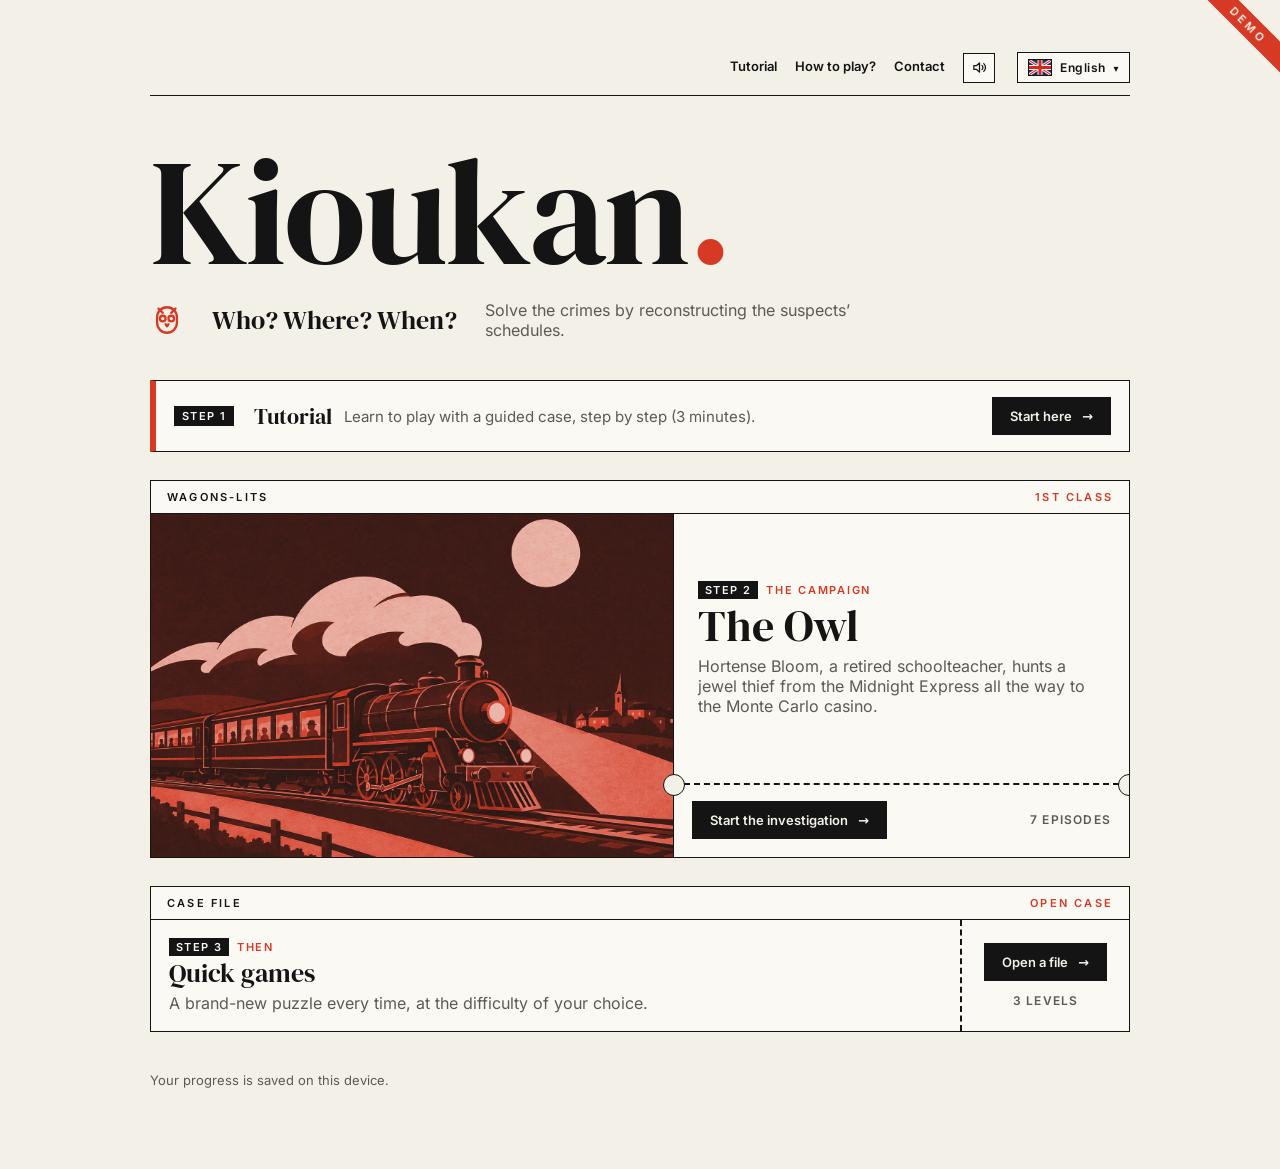
==== index.html @ ba227528 "Menu en trois étapes : tutoriel, campagne du Hibou, puis parties rapides Co-Authored-By: Claude Opus" ====
<!doctype html>
<html lang="fr">
<head>
<meta charset="utf-8">
<meta name="viewport" content="width=device-width,initial-scale=1,viewport-fit=cover">
<title>Kioukan · Qui ? Où ? Quand ?</title>
<link rel="preconnect" href="https://fonts.googleapis.com">
<link rel="preconnect" href="https://fonts.gstatic.com" crossorigin>
<link rel="stylesheet" href="https://fonts.googleapis.com/css2?family=Noto+Sans:wght@400;600;700&family=Playfair+Display:ital,wght@0,700;0,900;1,700;1,900&display=swap">
<style>
.menu{max-width:980px;margin:0 auto;padding:44px 20px 60px;color:var(--ink)}
.mtop{display:flex;justify-content:space-between;align-items:center;font:600 13px var(--sans);border-bottom:1.5px solid var(--ink);padding-bottom:12px}
.mtop .badge{font:600 11px var(--sans);letter-spacing:.14em;text-transform:uppercase;color:var(--accent)}
.mtop nav{display:flex;gap:22px}
.mtop nav a{color:var(--ink);text-decoration:none;border-bottom:1.5px solid transparent;padding-bottom:2px;transition:transform .18s cubic-bezier(.3,1.6,.5,1),color .15s,border-color .15s}
.mtop nav a:hover,.mtop nav a:focus-visible{border-color:var(--accent);color:var(--accent);transform:translateY(-2px)}
.head{margin:50px 0 40px}
.head h1.logo{margin:0 0 8px;font:400 clamp(64px,15vw,150px)/.88 var(--display);letter-spacing:-.02em;display:inline-block;transition:transform .4s cubic-bezier(.3,1.6,.5,1);cursor:default}
.head h1.logo span{display:inline-block}
.head:hover h1.logo{transform:scale(1.04)}
.head h1.logo:hover span{animation:logohop .6s ease-in-out calc(var(--i) * 55ms) 1}
@keyframes logohop{0%,100%{transform:translateY(0) rotate(0)}35%{transform:translateY(-14px) rotate(-6deg)}65%{transform:translateY(2px) rotate(3deg)}}
.sub{display:flex;gap:18px 28px;flex-wrap:wrap;align-items:center;margin-top:14px}
.sub .owl{width:34px;height:34px;color:var(--accent);flex:none;transition:transform .45s cubic-bezier(.3,1.7,.5,1)}
.head:hover .owl{transform:scale(1.5) rotate(-10deg)}
.sub b{font:400 26px/1.1 var(--display)}
.sub p{margin:0;color:var(--ink-2);max-width:44ch}
.tickets{display:grid;gap:28px}
.k-n{display:inline-block;margin-right:8px;padding:2px 7px;background:var(--ink);color:var(--paper);letter-spacing:.12em}
@media(min-width:760px){a.ticket.main{display:grid;grid-template-columns:1.15fr 1fr;grid-template-rows:auto 1fr auto}a.ticket.main .t-top{grid-column:1/-1}a.ticket.main .img{grid-row:2/4;aspect-ratio:auto;min-height:320px;border-right:1.5px solid var(--ink)}a.ticket.main .t-body{display:flex;flex-direction:column;justify-content:center;padding:26px 24px}a.ticket.main h2{font-size:44px}}
a.ticket.quick .img{display:none}a.ticket.quick h2{font-size:26px}
@media(min-width:760px){a.ticket.quick{display:grid;grid-template-columns:1fr auto}a.ticket.quick .t-top{grid-column:1/-1}a.ticket.quick .stub{border-top:0;border-left:2px dashed var(--ink);flex-direction:column;justify-content:center;align-items:stretch;text-align:center;padding:16px 22px}a.ticket.quick .stub::before,a.ticket.quick .stub::after{display:none}}
a.ticket{position:relative;display:flex;flex-direction:column;color:var(--ink);text-decoration:none;background:var(--paper);border:1.5px solid var(--ink);overflow:hidden;transition:transform .25s cubic-bezier(.3,1.5,.5,1),box-shadow .25s}
a.ticket:hover,a.ticket:focus-visible{transform:translate(-3px,-5px) rotate(-.5deg);box-shadow:7px 9px 0 var(--accent)}
a.ticket.quick:hover{transform:translate(-3px,-5px) rotate(.5deg)}
.t-top{display:flex;justify-content:space-between;padding:9px 16px;border-bottom:1.5px solid var(--ink);font:600 11px var(--sans);letter-spacing:.2em;text-transform:uppercase}
.t-top span:last-child{color:var(--accent)}
.img{aspect-ratio:16/10;overflow:hidden;background:var(--panel-2);position:relative}
.img img.p{width:100%;height:100%;object-fit:cover;display:block;transition:transform .6s}
a.ticket:hover .img img.p{transform:scale(1.07)}
.faces{display:flex;gap:12px;padding:18px 16px 0;height:100%;align-items:flex-end;background:var(--panel-2)}
.faces div{flex:1;aspect-ratio:2/3;background-size:cover;background-position:center 18%;transform:rotate(var(--r,0deg));transition:transform .3s}
a.ticket:hover .faces div{transform:translateY(-6px) rotate(var(--r,0deg))}
.t-body{padding:18px 18px 18px;flex:1}
.t-body .k{margin:0;font:600 11px var(--sans);letter-spacing:.16em;text-transform:uppercase;color:var(--accent)}
.t-body h2{margin:4px 0 6px;font:400 32px/1.05 var(--display)}
.t-body p.d{margin:0;color:var(--ink-2)}
.stub{position:relative;display:flex;justify-content:space-between;align-items:center;gap:12px;padding:16px 18px 18px;border-top:2px dashed var(--ink)}
.stub::before,.stub::after{content:"";position:absolute;top:-11px;width:20px;height:20px;border-radius:50%;background:var(--bg);border:1.5px solid var(--ink)}
.stub::before{left:-11px}.stub::after{right:-11px}
.go{display:inline-flex;gap:10px;align-items:center;background:var(--btn);color:var(--btn-ink);padding:11px 18px;font:600 13px var(--sans);transition:background .2s,gap .2s}
.go::after{content:"→"}
a.ticket:hover .go{background:var(--accent);color:var(--accent-ink);gap:16px}
.no{font:600 12px var(--sans);letter-spacing:.1em;text-transform:uppercase;color:var(--ink-2);white-space:nowrap}
.no.prog{color:var(--accent)}
.mtuto{display:flex;gap:12px;align-items:center;flex-wrap:wrap;padding:16px 18px;border:1.5px solid var(--ink);border-left:6px solid var(--accent);background:var(--paper);color:var(--ink);text-decoration:none;font-size:15px;transition:transform .25s,box-shadow .25s}.mtuto:hover{transform:translate(-3px,-4px);box-shadow:6px 7px 0 var(--accent)}.mtuto .k-n{font:600 11px var(--sans);text-transform:uppercase;padding:3px 8px}.mtuto b{font-family:var(--display);font-size:22px;font-weight:400}.mtuto .go{flex:none}.mtuto .d{flex:1 1 240px;color:var(--ink-2)}.mtuto.done{border-left-color:var(--ink-2)}.mtuto.done .go{background:transparent;color:var(--ink);border:1.5px solid var(--ink)}
.mfoot{margin-top:40px;color:var(--ink-2);font-size:13px}
@media(prefers-reduced-motion:reduce){.head h1.logo,.owl,a.ticket,.img img.p,.faces div{transition:none!important;animation:none!important}.head:hover .owl,.head:hover h1.logo,a.ticket:hover{transform:none}}
</style>
<div class="menu">
<div class="mtop"><span></span><nav><a href="tutoriel.html" data-i18n id="tuto-open">Tutoriel</a><a href="histoire.html#rules" data-i18n id="howto-open">Comment jouer ?</a><a href="mailto:maisonparadoxe@gmail.com?subject=Kioukan%20-%20contact" data-i18n>Contact</a><button type="button" class="sndbtn" data-sound-toggle></button><div class="langdd" data-lang-menu></div></nav></div>
<header class="head"><h1 class="logo">Kioukan</h1>
<div class="sub"><span class="owl" aria-hidden="true"><svg viewBox="0 0 24 24" fill="none" stroke="currentColor" stroke-width="1.6" stroke-linecap="round" stroke-linejoin="round"><path d="M6 4 9 7M18 4l-3 3"/><path d="M5 10a7 7 0 0 1 14 0v4a7 7 0 0 1-14 0z"/><circle cx="9" cy="11" r="2"/><circle cx="15" cy="11" r="2"/><path d="m11 15 1 1.5 1-1.5"/></svg></span><b data-i18n>Qui ? Où ? Quand ?</b><p data-i18n>Résolvez les crimes en reconstituant les emplois du temps des suspects.</p></div></header>

<script>window.KIOUKAN_DEMO_CH=1</script>
<script>/* Langue : détection, T(), noms adaptés, bandeau de changement de langue. Chargé avant tout le reste. */
(function () {
  var stored = '';
  try { stored = localStorage.getItem('kioukan.lang') || ''; } catch (e) { /* stockage indisponible */ }
  var nav = (navigator.language || 'en').toLowerCase();
  var lang = stored === 'fr' || stored === 'en' ? stored : (nav.indexOf('fr') === 0 ? 'fr' : 'en');
  window.KIOUKAN_LANG = lang;
  try { document.documentElement.lang = lang; } catch (e) { /* rien */ }

  /* Noms : identifiant interne (français, sert aux images et aux couleurs) → nom affiché en anglais */
  var NAMES = {
    'Hortense Lafleur': 'Hortense Bloom', 'Comtesse Diane de Carat': 'Countess Diana Carat',
    'Rémi Sansou': 'Remy Skint', 'Aria Vibrato': 'Aria Vibrato', 'Ernest Couchette': 'Ernest Bunkley',
    'Jean Bilet': 'Jack Punch', 'Pr Hector Tumulus': 'Prof. Hector Barrow',
    'Mme Vernet': 'Mrs Vernet', 'Dr Aubry': 'Dr Aubry', 'Lucas': 'Lucas', 'Colonel Marchal': 'Colonel Marchal', 'Inès': 'Inès',
    'Mme Delaunay': 'Mrs Delaunay', 'Dr Moreau': 'Dr Moreau', 'Baron Voss': 'Baron Voss', 'Roux': 'Roux', 'Mlle Ferrand': 'Miss Ferrand',
    'Mme Lefèvre': 'Mrs Lefèvre', 'M. Costa': 'Mr Costa', 'Dr Bellamy': 'Dr Bellamy', 'Mme Okafor': 'Mrs Okafor', 'Chef Duval': 'Chef Duval'
  };
  window.KIOUKAN_SHORT_EN = { 'Hortense Lafleur': 'Hortense', 'Comtesse Diane de Carat': 'Countess', 'Rémi Sansou': 'Remy', 'Aria Vibrato': 'Aria', 'Ernest Couchette': 'Ernest', 'Jean Bilet': 'Punch', 'Pr Hector Tumulus': 'Barrow' };
  var REV = {}, k;
  for (k in NAMES) REV[NAMES[k]] = k;
  window.KIOUKAN_NAMES = NAMES;
  /* nom affiché pour un identifiant */
  window.tn = function (n) { return lang === 'en' ? (NAMES[n] || n) : n; };
  /* identifiant français pour un nom affiché (ou déjà un identifiant) */
  window.frName = function (n) { return REV[n] || n; };

  /* Textes d'interface : la clé est le texte français ; sans traduction on garde le français */
  window.KIOUKAN_EN = window.KIOUKAN_EN || {};
  window.T = function (fr, vars) {
    var s = lang === 'en' && window.KIOUKAN_EN[fr] != null ? window.KIOUKAN_EN[fr] : fr;
    if (vars) for (var key in vars) s = s.split('{' + key + '}').join(vars[key]);
    return s;
  };

  /* Changement de langue : bandeau qui descend avec le drapeau, puis la page se recharge ; il remonte à l'arrivée */
  var FLAGS = {
    fr: '<svg viewBox="0 0 3 2" preserveAspectRatio="none"><rect width="1" height="2" fill="#0a3a9c"/><rect x="1" width="1" height="2" fill="#f4f1ea"/><rect x="2" width="1" height="2" fill="#d6281f"/></svg>',
    en: '<svg viewBox="0 0 60 40" preserveAspectRatio="xMidYMid slice"><rect width="60" height="40" fill="#1c2f6e"/><path d="M0 0L60 40M60 0L0 40" stroke="#f4f1ea" stroke-width="8"/><path d="M0 0L60 40M60 0L0 40" stroke="#d6281f" stroke-width="3"/><path d="M30 0V40M0 20H60" stroke="#f4f1ea" stroke-width="13"/><path d="M30 0V40M0 20H60" stroke="#d6281f" stroke-width="8"/></svg>'
  };
  window.setLang = function (l) {
    if (l === lang) return;
    try { localStorage.setItem('kioukan.lang', l); } catch (e) { /* rien */ }
    var on = window.KSFX && window.KSFX.isOn();
    if (on) window.KSFX.play('pick');
    setTimeout(function () { location.reload(); }, on ? 280 : 10);
  };
  document.addEventListener('DOMContentLoaded', function () {
    var tx = document.querySelectorAll('[data-i18n]');
    for (var j = 0; j < tx.length; j++) { var el0 = tx[j]; if (!el0.getAttribute('data-fr')) el0.setAttribute('data-fr', el0.textContent); el0.textContent = window.T(el0.getAttribute('data-fr')); }
    var ar = document.querySelectorAll('[data-i18n-aria]');
    for (var q = 0; q < ar.length; q++) ar[q].setAttribute('aria-label', window.T(ar[q].getAttribute('data-i18n-aria')));
    var menus = document.querySelectorAll('[data-lang-menu]');
    var LANGS = [['fr', 'Français'], ['en', 'English']];
    for (var i = 0; i < menus.length; i++) {
      (function (host) {
        var cur = LANGS.filter(function (x) { return x[0] === lang; })[0];
        host.innerHTML = '<button type="button" class="ld-btn" aria-haspopup="listbox" aria-expanded="false" aria-label="' + (lang === 'fr' ? 'Langue' : 'Language') + '"><i class="lf">' + FLAGS[lang] + '</i><span>' + cur[1] + '</span><em aria-hidden="true">▾</em></button>' +
          '<ul class="ld-list" role="listbox" hidden>' + LANGS.map(function (x) {
            return '<li role="option" tabindex="-1" data-l="' + x[0] + '" aria-selected="' + (x[0] === lang) + '"><i class="lf">' + FLAGS[x[0]] + '</i>' + x[1] + '</li>';
          }).join('') + '</ul>';
        var btn = host.querySelector('.ld-btn'), list = host.querySelector('.ld-list');
        function open(o) { list.hidden = !o; btn.setAttribute('aria-expanded', o ? 'true' : 'false'); host.classList.toggle('open', o); if (o) { var sel = list.querySelector('[aria-selected="true"]'); if (sel) sel.focus(); } }
        btn.addEventListener('click', function (ev) { ev.stopPropagation(); open(list.hidden); });
        list.addEventListener('click', function (ev) { var li = ev.target.closest('li'); if (!li) return; open(false); window.setLang(li.getAttribute('data-l')); });
        list.addEventListener('keydown', function (ev) {
          var items = [].slice.call(list.children), k = items.indexOf(document.activeElement);
          if (ev.key === 'ArrowDown') { ev.preventDefault(); items[(k + 1) % items.length].focus(); }
          else if (ev.key === 'ArrowUp') { ev.preventDefault(); items[(k + items.length - 1) % items.length].focus(); }
          else if (ev.key === 'Enter' || ev.key === ' ') { ev.preventDefault(); if (document.activeElement.click) document.activeElement.click(); }
          else if (ev.key === 'Escape' || ev.key === 'Tab') { open(false); btn.focus(); }
        });
        document.addEventListener('click', function () { if (!list.hidden) open(false); });
      })(menus[i]);
    }
  });
})();
</script>
<script>window.KIOUKAN_EN = window.KIOUKAN_EN || {};
Object.assign(window.KIOUKAN_EN, {"Les Larmes de Lune": "Moon Tears", "Le collier de la comtesse a disparu.": "The countess’s necklace has vanished.", "Bijou, son caniche, a aboyé à {h} : c’est l’heure du vol, et le voleur était seul avec lui {lieu}. Reconstitue les déplacements des trois passagers.": "Jewel, her poodle, barked at {h}: that is the time of the theft, and the thief was alone with the dog {lieu}. Reconstruct the movements of the three passengers.", "le voleur": "the thief", "vol": "theft", "Paris – Nice, par le chemin des écoliers : sept nuits à bord de l’Express de minuit.": "Paris to Nice, the scenic route: seven nights aboard the Midnight Express.", "Première nuit. Le train file vers le sud.": "First night. The train races south.", "Non… Non, non, non !": "No… No, no, no!", "CLAC": "SLAM", "Mon collier ! Les Larmes de Lune ! Volé pendant que je dînais !": "My necklace! The Moon Tears! Stolen while I was at dinner!", "Respirez, comtesse. Prochain arrêt : Lyon, à minuit. Votre voleur est encore à bord.": "Breathe, Countess. Next stop: Lyon, at midnight. Your thief is still on board.", "Hortense Lafleur. Institutrice à la retraite… et détective à ses heures.": "Hortense Bloom. Retired schoolteacher… and part-time detective.", "Votre caniche a aboyé à {h} précises.": "Your poodle barked at {h} sharp.", "C’est l’heure du vol. Le voleur était seul avec le chien {lieu}.": "That is the time of the theft. The thief was alone with the dog {lieu}.", "Trois passagers n’ont pas d’alibi. Reconstitue leurs allées et venues.": "Three passengers have no alibi. Reconstruct their comings and goings.", "Bon, bon… Je voulais juste l’emprunter pour le casino de Monte-Carlo. Je l’aurais rendu avant le petit-déjeuner !": "Well, well… I only wanted to borrow it for the Monte Carlo casino. I’d have returned it before breakfast!", "Le casino attendra, jeune homme. Rendez ce collier à votre tante.": "The casino can wait, young man. Give that necklace back to your aunt.", "La nuit suivante, un cri d’horreur retentit à bord. Celui du professeur Tumulus…": "The next night, a scream of horror rings out on board. Professor Barrow’s…", "AAAAH !": "AAAAH!", "Le papyrus à la soupe": "The Papyrus in the Soup", "Le papyrus du professeur a fini dans la soupe.": "The professor’s papyrus ended up in the soup.", "La soupière a été renversée à {h}, {lieu}, par la seule personne présente. Qui a noyé Ramsès Deux-Fois ?": "The soup tureen was knocked over at {h}, {lieu}, by the only person there. Who drowned Ramses the Second Helping?", "le coupable": "the culprit", "méfait": "mischief", "Mon papyrus de Ramsès Deux-Fois ! Trempé dans la soupe à l’oignon ! Trois mille ans d’histoire, et ça sent la ciboulette !": "My papyrus of Ramses the Second Helping! Soaked in onion soup! Three thousand years of history, and it smells of chives!", "La soupière a été renversée à {h}, {lieu}. Une seule personne s’y trouvait.": "The tureen was knocked over at {h}, {lieu}. Only one person was there.", "Ce soir, le professeur Tumulus n’a pas quitté la voiture-bar. Restent trois suspects.": "Tonight, Professor Barrow never left the bar car. That leaves three suspects.", "Je voulais seulement le faire sécher… sur la soupière. Elle était chaude, c’était pratique !": "I only wanted to dry it… on the tureen. It was hot, it was handy!", "Un papyrus n’est pas une serviette, Ernest. Même en wagon-restaurant.": "A papyrus is not a napkin, Ernest. Even in a dining car.", "Troisième nuit. Le contrôleur cherche désespérément quelque chose…": "Third night. The inspector is desperately looking for something…", "La poinçonneuse": "The Ticket Punch", "La poinçonneuse du contrôleur a disparu.": "The inspector’s ticket punch has disappeared.", "Elle a été dérobée à {h}, {lieu}. Jean Bilet était au fourgon, il est hors de cause. Lequel des trois autres passagers ?": "It was stolen at {h}, {lieu}. Jack Punch was in the luggage van, so he is in the clear. Which of the other three passengers did it?", "Ma poinçonneuse ! Sans elle, je ne peux plus poinçonner ! Un contrôleur qui ne poinçonne pas, c’est un passager !": "My ticket punch! Without it, I can’t punch! An inspector who doesn’t punch is just a passenger!", "On l’a prise {lieu}, à {h}. Le voleur y était seul.": "It was taken {lieu}, at {h}. The thief was alone there.", "Cette fois, la nuit sera plus longue : six créneaux à reconstituer.": "This time the night will be longer: six time slots to reconstruct.", "Je voulais faire des confettis pour ma première à l’Opéra. Les confettis poinçonnés, c’est très chic.": "I wanted to make confetti for my opening night at the Opera. Punched confetti is very chic.", "Chic, peut-être. Légal, certainement pas.": "Chic, perhaps. Legal, certainly not.", "Quatrième nuit. C’est Bijou, le caniche, qui disparaît.": "Fourth night. This time it’s Jewel the poodle who vanishes.", "OUAF !": "WOOF!", "Un caniche sans billet": "A Poodle Without a Ticket", "Bijou le caniche a été enlevé.": "Jewel the poodle has been kidnapped.", "Le chien a été emmené à {h}, {lieu}, par une personne seule avec lui. Retrouve-la.": "The dog was taken at {h}, {lieu}, by someone alone with it. Find them.", "enlèvement": "kidnapping", "Bijou ! Mon Bijou ! Quelqu’un a enlevé mon caniche !": "Jewel! My Jewel! Someone has kidnapped my poodle!", "On l’a entendu gémir {lieu} à {h}. Son ravisseur était seul avec lui.": "Whimpering was heard {lieu} at {h}. The kidnapper was alone with the dog.", "Le professeur Tumulus dormait sous ses papyrus et le neveu ronflait. Restent trois suspects.": "Professor Barrow was asleep under his papyri and the nephew was snoring. That leaves three suspects.", "Le règlement est clair : pas de billet, pas de voyage. Même pour un caniche.": "The rules are clear: no ticket, no travel. Even for a poodle.", "Le caniche voyage avec sa maîtresse, monsieur Bilet. Il a même un collier, lui.": "The poodle travels with its mistress, Mr Punch. It even has a collar, which is more than I can say for you.", "Cinquième nuit. La diva Aria Vibrato ne peut plus chanter une note…": "Fifth night. The diva Aria Vibrato can’t sing a single note…", "Fausse note": "A Sour Note", "Les pastilles de la diva ont été piégées.": "The diva’s throat lozenges have been tampered with.", "Quelqu’un a glissé des bonbons au piment dans la boîte d’Aria Vibrato à {h}, {lieu}. Lequel des quatre ?": "Someone slipped chilli sweets into Aria Vibrato’s tin at {h}, {lieu}. Which of the four?", "Mes pastilles pour la voix ! Remplacées par des bonbons au piment ! Ma voix… elle est partie en fumée !": "My voice lozenges! Swapped for chilli sweets! My voice… it went up in smoke!", "Quatre suspects, cette fois. L’échange a eu lieu {lieu}, à {h}.": "Four suspects this time. The swap took place {lieu}, at {h}.", "La comtesse, elle, ne quittait pas Bijou d’une semelle.": "The countess, meanwhile, never let Jewel out of her sight.", "Elle faisait ses vocalises toute la nuit ! Même mes momies ne pouvaient plus dormir.": "She did her vocal warm-ups all night long! Even my mummies couldn’t sleep.", "Il existe des bouchons d’oreilles, professeur. Ils sont moins épicés.": "Earplugs exist, Professor. They are less spicy.", "Sixième nuit. Le train freine brutalement en pleine campagne.": "Sixth night. The train brakes sharply in the middle of the countryside.", "SKRIIII !": "SKREEEE!", "Signal d’alarme": "Pull the Cord", "Le signal d’alarme a été tiré.": "The emergency cord has been pulled.", "Le train s’est arrêté net à {h}. La poignée se trouve {lieu}, et le coupable y était seul. Qui a fait ça ?": "The train stopped dead at {h}. The handle is {lieu}, and the culprit was alone there. Who did this?", "alarme": "alarm", "Quelqu’un a tiré le signal d’alarme ! Une heure de retard ! Vous savez combien de billets je vais devoir re-poinçonner ?": "Someone pulled the emergency cord! An hour late! Do you know how many tickets I’ll have to re-punch?", "La poignée a été tirée {lieu}, à {h}. Le coupable était seul.": "The handle was pulled {lieu}, at {h}. The culprit was alone.", "Je pensais que c’était la poignée des toilettes ! Et puis… je voulais descendre à Monaco. Le casino, vous comprenez.": "I thought it was the toilet chain! And then… I wanted to get off at Monaco. The casino, you understand.", "Rémi, encore vous. Je commence à connaître votre chronologie par cœur.": "Remy, you again. I’m starting to know your timeline by heart.", "Au matin du septième jour, la comtesse ouvre son écrin. Le collier est là… mais il est faux.": "On the morning of the seventh day, the countess opens her jewel case. The necklace is there… but it’s fake.", "La plume du Hibou": "The Owl’s Feather", "Le vrai collier a été remplacé par une copie.": "The real necklace has been replaced by a copy.", "Une plume de hibou a été trouvée dans l’écrin. L’échange a eu lieu à {h}, {lieu}. Qui travaille pour le Hibou ?": "An owl feather was found in the case. The swap took place at {h}, {lieu}. Who works for the Owl?", "échange": "swap", "C’est du verre ! On a échangé mes Larmes de Lune contre une vulgaire copie ! Et il y a… une plume !": "It’s glass! My Moon Tears have been swapped for a cheap copy! And there’s… a feather!", "Une plume de hibou. La signature d’un cambrioleur célèbre. L’échange a eu lieu {lieu}, à {h}.": "An owl feather. The signature of a famous burglar. The swap took place {lieu}, at {h}.", "Dernier mystère avant Nice. Rémi, puni, n’a pas quitté sa tante de la nuit : il est hors de cause.": "Last mystery before Nice. Remy, grounded, never left his aunt all night: he is in the clear.", "Un monsieur masqué m’a donné un très gros pourboire pour échanger deux colliers. Je croyais que c’était un jeu de société !": "A masked gentleman gave me a very generous tip to swap two necklaces. I thought it was a parlour game!", "Le Hibou. Il a déjà filé avec le vrai collier. Mais un hibou, ça finit toujours par rentrer au nid.": "The Owl. He has already made off with the real necklace. But an owl always comes back to its nest.", "Fin du chapitre 1. Direction Nice, et le Grand Hôtel des Mouettes.": "End of chapter 1. Next stop: Nice, and the Grand Hôtel des Mouettes.", "À 22 h, Rémi a emprunté dix francs à Ernest « jusqu’à demain ». À 23 h, Ernest le cherchait pour récupérer son argent : ils n’étaient pas dans la même voiture.": "At 10 pm, Remy borrowed ten francs from Ernest \"until tomorrow\". At 11 pm, Ernest was looking for him to get his money back: they were not in the same car.", "De 21 h à 21 h 30, Aria a fait ses vocalises sans bouger d’un pouce : une diva ne se déplace pas pendant ses gammes.": "From 9 pm to 9:30 pm, Aria did her vocal exercises without moving an inch: a diva does not move during her scales.", "Ernest a changé trois fois de voiture dans la soirée, plateau à la main : une fois entre 21 h et 21 h 30, une autre entre 22 h et 22 h 30.": "Ernest changed cars three times during the evening, tray in hand: once between 9 pm and 9:30 pm, and once between 10 pm and 10:30 pm.", "Rémi est passé par le fourgon à un moment de la soirée. Pour y cacher ses créanciers, paraît-il.": "Remy passed through the luggage van at some point in the evening. To hide from his creditors, apparently.", "Au cours de la soirée, Aria est passée au wagon-restaurant réclamer du miel pour sa gorge. Ernest y est passé lui aussi, à un moment ou à un autre.": "During the evening, Aria passed through the dining car to ask for honey for her throat. Ernest passed through too, at one time or another.", "Le contrôleur a vérifié le billet d’Aria quand la pendule a sonné dix coups… puis encore à 23 h, « par précaution ». Les deux fois, ils étaient dans la même voiture.": "The inspector checked Aria’s ticket when the clock struck ten… then again at 11 pm, \"just in case\". Both times, they were in the same car.", "À 21 h comme à 22 h, Ernest astiquait l’argenterie, seul dans sa voiture.": "At 9 pm and at 10 pm, Ernest was polishing the silverware, alone in his car.", "Jean Bilet a changé de voiture quatre fois dans la soirée. Un contrôleur ne tient pas en place.": "Jack Punch changed cars four times during the evening. An inspector can’t sit still.", "Ernest a changé trois fois de voiture, mais de 22 h 30 à 23 h, il n’a pas quitté la sienne : il recollait une soupière.": "Ernest changed cars three times, but from 10:30 pm to 11 pm he stayed put: he was gluing a soup tureen back together.", "À 21 h 30, Aria n’était plus dans la voiture où elle se trouvait à 21 h : elle fuyait un courant d’air.": "At 9:30 pm, Aria was no longer in the car she had been in at 9 pm: she was fleeing a draught.", "Dans la soirée, Aria est passée par le salon-fumoir (en toussant ostensiblement) et Ernest par la voiture-bar.": "During the evening, Aria passed through the smoking lounge (coughing ostentatiously) and Ernest through the bar car.", "À 21 h 30, le professeur Tumulus expliquait à Aria comment on momifie un chat. Elle faisait semblant d’écouter, juste à côté de lui.": "At 9:30 pm, Professor Barrow was explaining to Aria how to mummify a cat. She pretended to listen, right next to him.", "Rémi a suivi Aria comme son ombre à 22 h et à 22 h 30, pour lui emprunter de quoi jouer. Entre ces deux heures, elle a changé de voiture pour le semer… en vain.": "Remy followed Aria like a shadow at 10 pm and 10:30 pm, to borrow gambling money. Between those two times she changed cars to shake him off… in vain.", "Quand la pendule a sonné onze coups, le professeur faisait la sieste, seul dans sa voiture. Et le wagon-lit A était désert.": "When the clock struck eleven, the professor was napping, alone in his car. And sleeper A was deserted.", "Aria a changé trois fois de voiture dans la soirée, mais elle n’a pas bougé de 22 h 30 à 23 h : elle se remaquillait.": "Aria changed cars three times during the evening, but she didn’t move from 10:30 pm to 11 pm: she was touching up her make-up.", "Rémi a changé trois fois de voiture, mais de 21 h à 21 h 30 il est resté au même endroit, à recompter ses dettes.": "Remy changed cars three times, but from 9 pm to 9:30 pm he stayed put, recounting his debts.", "Le professeur a changé trois fois de voiture. Il n’a pas bougé de 21 h 30 à 22 h, ni de 22 h 30 à 23 h : il dort beaucoup.": "The professor changed cars three times. He didn’t move from 9:30 pm to 10 pm, nor from 10:30 pm to 11 pm: he sleeps a lot.", "Ni Rémi ni le professeur n’ont mis les pieds dans la voiture-bar de la soirée : l’un n’a plus un sou, l’autre ne boit que de la tisane.": "Neither Remy nor the professor set foot in the bar car all evening: one is out of money, the other only drinks herbal tea.", "Le professeur est passé par le wagon-lit A à un moment de la soirée, à la recherche de ses lunettes (qu’il avait sur le nez).": "The professor passed through sleeper A at some point in the evening, looking for his glasses (which he was wearing).", "À 21 h, Ernest a proposé un café au contrôleur, qui l’a refusé : « Pas pendant le service. »": "At 9 pm, Ernest offered the inspector a coffee, who refused: \"Not while on duty.\"", "Quand la pendule a sonné dix coups, puis encore à 22 h 30, Ernest servait du miel chaud à Aria, qui se plaignait de sa gorge.": "When the clock struck ten, and again at 10:30 pm, Ernest was serving hot honey to Aria, who was complaining about her throat.", "À 23 h, le contrôleur exigeait le billet d’Aria. Ernest, lui, n’était pas avec eux.": "At 11 pm, the inspector was demanding Aria’s ticket. Ernest was not with them.", "Ernest a changé quatre fois de voiture dans la soirée, dont une fois entre 21 h 30 et 22 h.": "Ernest changed cars four times during the evening, once of them between 9:30 pm and 10 pm.", "Le contrôleur a changé quatre fois de voiture, notamment entre 21 h 30 et 22 h, puis entre 22 h et 22 h 30.": "The inspector changed cars four times, notably between 9:30 pm and 10 pm, then between 10 pm and 10:30 pm.", "Le wagon-restaurant était désert à 21 h et à 22 h : le chef était en grève.": "The dining car was deserted at 9 pm and at 10 pm: the chef was on strike.", "Ernest n’a jamais mis les pieds dans le salon-fumoir de la soirée : la fumée lui fait pleurer les yeux.": "Ernest never set foot in the smoking lounge all evening: the smoke makes his eyes water.", "Le contrôleur n’a mis les pieds ni dans le wagon-lit A, ni dans la voiture-bar. Le règlement, c’est le règlement.": "The inspector set foot in neither sleeper A nor the bar car. Rules are rules.", "Au cours de la soirée, Aria est passée par le salon-fumoir et, à un moment, sur le toit du train pour « respirer l’air des cimes ».": "During the evening, Aria passed through the smoking lounge and, at one point, onto the roof of the train to \"breathe the mountain air\".", "Le contrôleur est passé par le wagon-restaurant à un moment de la soirée.": "The inspector passed through the dining car at some point in the evening.", "À 21 h comme à 21 h 30, Rémi était avec le professeur, à essayer de lui vendre une « authentique » momie de chat.": "At 9 pm and at 9:30 pm, Remy was with the professor, trying to sell him an \"authentic\" cat mummy.", "À 22 h 30, le contrôleur a surpris Rémi sans billet. Il l’a noté deux fois dans son carnet.": "At 10:30 pm, the inspector caught Remy without a ticket. He wrote it down twice in his notebook.", "Quand la pendule a sonné onze coups, Ernest consolait Rémi, qui venait de perdre aux cartes.": "When the clock struck eleven, Ernest was comforting Remy, who had just lost at cards.", "Le professeur a changé trois fois de voiture, mais il n’a pas bougé de 22 h à 22 h 30 : il ronflait.": "The professor changed cars three times, but he didn’t move from 10 pm to 10:30 pm: he was snoring.", "Le professeur est passé par le wagon-lit A au cours de la soirée.": "The professor passed through sleeper A during the evening.", "Ernest n’a changé que deux fois de voiture dans la soirée, dont une fois entre 21 h et 21 h 30.": "Ernest changed cars only twice during the evening, once of them between 9 pm and 9:30 pm.", "Le contrôleur a changé trois fois de voiture, mais de 22 h 30 à 23 h, il n’a pas bougé : il remplissait son carnet.": "The inspector changed cars three times, but from 10:30 pm to 11 pm he didn’t move: he was filling in his notebook.", "Trois lieux déserts : le wagon-lit A à 21 h, la voiture-bar à 22 h et le toit du train à 22 h 30.": "Three deserted spots: sleeper A at 9 pm, the bar car at 10 pm and the roof of the train at 10:30 pm.", "Trois serments : le professeur n’a jamais mis les pieds dans la voiture-bar, Rémi jamais dans le wagon-restaurant, et le contrôleur jamais sur le toit.": "Three oaths: the professor never set foot in the bar car, Remy never in the dining car, and the inspector never on the roof.", "Ernest est monté sur le toit du train à un moment de la soirée, pour secouer une nappe.": "Ernest climbed onto the roof of the train at some point in the evening, to shake out a tablecloth.", "Quand la pendule a sonné neuf coups, ils étaient tous les quatre dans la même voiture pour le tournoi de belote : Rémi, Ernest, Aria et le professeur.": "When the clock struck nine, all four were in the same car for the belote tournament: Remy, Ernest, Aria and the professor.", "À 22 h, Aria, Rémi et le professeur partageaient la même voiture… et la même tarte.": "At 10 pm, Aria, Remy and the professor shared the same car… and the same tart.", "À 22 h 30 comme à 23 h, Ernest était seul dans sa voiture, à compter ses pourboires.": "At 10:30 pm and at 11 pm, Ernest was alone in his car, counting his tips.", "Ernest a changé trois fois de voiture dans la soirée, mais pas entre 21 h et 21 h 30 : la belote, c’est sacré.": "Ernest changed cars three times during the evening, but not between 9 pm and 9:30 pm: belote is sacred.", "Aria n’a pas bougé de 22 h à 22 h 30 : elle avait trouvé un public.": "Aria didn’t move from 10 pm to 10:30 pm: she had found an audience.", "Le professeur n’a pas bougé de 22 h 30 à 23 h : il dormait.": "The professor didn’t move from 10:30 pm to 11 pm: he was sleeping.", "Personne dans le salon-fumoir à 22 h 30. Personne sur le toit ni dans le wagon-restaurant à 23 h.": "Nobody in the smoking lounge at 10:30 pm. Nobody on the roof or in the dining car at 11 pm.", "Le professeur est passé par le salon-fumoir à un moment de la soirée, sa pipe éteinte à la main.": "The professor passed through the smoking lounge at some point in the evening, an unlit pipe in his hand.", "À 21 h, puis de nouveau à 23 h, Aria répétait son grand air devant le professeur.": "At 9 pm, and again at 11 pm, Aria rehearsed her big aria in front of the professor.", "À 21 h 30, Ernest apportait un grog à Aria.": "At 9:30 pm, Ernest brought Aria a hot toddy.", "À 21 h 30, le contrôleur a réveillé le professeur pour contrôler son billet. Le professeur s’est rendormi aussitôt et n’a pas bougé jusqu’à 22 h.": "At 9:30 pm, the inspector woke the professor to check his ticket. The professor fell straight back asleep and didn’t move until 10 pm.", "Quand la pendule a sonné dix coups, Aria signait un autographe au contrôleur… sur son carnet de contraventions.": "When the clock struck ten, Aria was signing an autograph for the inspector… in his book of fines.", "À 22 h 30, Aria s’était isolée pour se concentrer : personne d’autre dans sa voiture. La voiture-bar, elle, était vide.": "At 10:30 pm, Aria had shut herself away to concentrate: nobody else in her car. The bar car was empty.", "À 23 h 30, le professeur était seul, penché sur un hiéroglyphe.": "At 11:30 pm, the professor was alone, bent over a hieroglyph.", "Le professeur a changé quatre fois de voiture et il est passé par le toit du train à un moment de la soirée.": "The professor changed cars four times and passed over the roof of the train at some point in the evening.", "À 22 h, à 22 h 30 et à 23 h, Ernest était toujours dans la même voiture, à préparer les plateaux du petit-déjeuner.": "At 10 pm, 10:30 pm and 11 pm, Ernest was always in the same car, preparing the breakfast trays.", "Le contrôleur n’a pas bougé de 23 h à 23 h 30.": "The inspector didn’t move from 11 pm to 11:30 pm.", "Aria et Ernest sont tous deux passés par le salon-fumoir dans la soirée, pas forcément au même moment.": "Aria and Ernest both passed through the smoking lounge during the evening, not necessarily at the same time.", "Le contrôleur est passé par le wagon-lit A à un moment de la soirée, pour compter les couchettes.": "The inspector passed through sleeper A at some point in the evening, to count the berths.", "Hmm. Son alibi tient. Reprenons la chronologie.": "Hmm. Their alibi holds. Let’s go back over the timeline.", "Je retire ce que j’ai dit. Mon carnet n’a pas dit son dernier mot.": "I take back what I said. My notebook has not had its final word.", "Fausse piste. Le coupable doit bien rire.": "A false lead. The culprit must be laughing.", "Ce n’était pas l’heure ni la bonne personne. Recomptons.": "Wrong time, wrong person. Let’s recount.", "Moi ? Je n’ai même pas de quoi m’offrir un alibi !": "Me? I can’t even afford an alibi!", "Quelle audace ! Je n’ai que faire des bijoux des autres : j’ai les miens.": "How dare you! I have no use for other people’s jewels: I have my own.", "Vingt ans de service, et pas une petite cuillère ne m’a jamais manqué !": "Twenty years of service, and not one teaspoon has ever gone missing!", "Je contrôle les billets, madame, pas les soupçons.": "I check tickets, madam, not suspicions.", "J’étudie les momies, pas les cambriolages. Elles au moins ne me dérangent pas.": "I study mummies, not burglaries. At least they don’t disturb me.", "Moi ? Votre cliente ? Vous perdez la tête, ma chère Hortense.": "Me? Your client? You’re losing your mind, my dear Hortense.", "L’Express de minuit": "The Midnight Express", "Paris – Nice, en wagon-lit. Un collier, un caniche et beaucoup trop de suspects pour un seul train.": "Paris to Nice, by sleeper train. A necklace, a poodle and far too many suspects for a single train.", "Affaire classée": "Case closed", "Annuler": "Cancel", "Au moins une de ses déclarations est vraie et au moins une est fausse.": "At least one of their statements is true and at least one is false.", "Bientôt": "Coming soon", "Carnet d’Hortense": "Hortense’s notebook", "Chapitre": "Chapter", "Chapitres 2 à {n}": "Chapters 2 to {n}", "Choisir un lieu": "Choose a location", "Chronologie": "Timeline", "Constats": "Clues", "Contrôle toute la grille d’un coup": "Checks the whole grid at once", "Demi-vérités": "Half-truths", "Désigner le coupable": "Name the culprit", "Effacer": "Clear", "Effacer la case": "Clear cell", "Fermer": "Close", "Fin de la démo": "End of the demo", "Il sera marqué « résolu avec aide ».": "It will be marked “solved with help”.", "Indice": "Hint", "J’accuse !": "I accuse!", "J’accuse…": "I accuse…", "Kioukan - mes retours sur la démo": "Kioukan - my feedback on the demo", "Le reste de l’enquête est encore en développement.": "The rest of the investigation is still in development.", "Les suspects": "The suspects", "Lis d’abord « Comment jouer »": "Read “How to play” first", "Masquer les déclarations confirmées": "Hide confirmed statements", "Masquer les indices confirmés": "Hide confirmed clues", "Merci d’avoir mené l’enquête ! Le chapitre 1 s’achève ici : le Hibou court toujours, et le reste du jeu (hôtel, manoir, paquebot, opéra et casino) est encore en développement.": "Thank you for investigating! Chapter 1 ends here: the Owl is still at large, and the rest of the game (hotel, manor, ocean liner, opera and casino) is still in development.", "Ouvrir l’enquête": "Open the case", "Passer cet épisode": "Skip this episode", "Plan à": "Plan at", "Première enquête ?": "First case?", "Preuves": "Proof", "Qui ment ?": "Who is lying?", "Rejouer": "Play again", "Tous les constats sont confirmés.": "All clues are confirmed.", "Toutes ses déclarations sont confirmées.": "All of their statements are confirmed.", "Témoignages": "Statements", "Un menteur": "One liar", "Verrouillé": "Locked", "Vos retours sont précieux : dites-nous ce que vous avez aimé, ce qui vous a bloqué, et ce que vous voudriez voir ensuite.": "Your feedback matters: tell us what you liked, what stumped you, and what you would like to see next.", "Vérification en direct": "Live checking", "Vérification en direct : les erreurs s’affichent tout de suite en rouge.": "Live checking: mistakes show up in red straight away.", "Vérification manuelle : rien ne s’affiche tant que tu n’appuies pas sur « Vérifier ».": "Manual checking: nothing shows until you press “Check”.", "Vérifier": "Check", "cases": "cells", "certaines": "certain", "chronologie complète : désigne le menteur": "timeline complete: name the liar", "confirmé": "confirmed", "confirmés": "confirmed", "constats": "clues", "coupable": "guilty", "dit vrai": "tells the truth", "désigne un menteur": "name a liar", "faux": "false", "indices": "clues", "innocent": "innocent", "lieu des faits": "scene of the crime", "menteur ?": "liar?", "passage entre voitures": "passage between cars", "personnes": "people", "porte": "door", "résolu avec aide": "solved with help", "résolu ✓": "solved ✓", "touche une case": "tap a cell", "trappe vers le toit": "hatch to the roof", "trop loin": "too far", "vide": "empty", "vrai": "true", "vérification en direct désactivée": "live checking off", "Écrire à l’équipe": "Write to the team", "Épisode": "Episode", "à": "at", "contradiction": "contradiction", "contradictions": "contradictions", "fausse accusation": "wrong accusation", "fausses accusations": "wrong accusations", "ment en partie": "partly lies", "ment sur tout": "lies about everything", "Démo terminée, merci !": "Demo complete, thank you!", "Bravo, l’histoire est terminée !": "Well done, the story is over!", "Vous faites erreur !": "You are mistaken!", "Pr Hector Tumulus": "Prof. Hector Barrow", "← Menu": "← Menu", "Comment jouer ?": "How to play?", "Comment jouer": "How to play", "Mode histoire · Le Hibou": "Story mode · The Owl", "Épisodes": "Episodes", "Introduction": "Introduction", "L'affaire": "The case", "Chronologie des déplacements": "Timeline of movements", "Le train en coupe": "The train, cutaway", "Dossier en préparation…": "Preparing the case file…", "Nouvelle affaire": "New case", "Décor": "Setting", "Mode de jeu": "Game mode", "Difficulté": "Difficulty", "Plan du manoir": "Plan of the manor", "Classique": "Classic", "Plan du train": "Plan of the train", "Plan de l’hôtel": "Plan of the hotel", "Manoir": "Manor", "Train": "Train", "Hôtel": "Hotel", "Le maître des lieux a été retrouvé mort": "The master of the house has been found dead", "Sa montre s’est arrêtée à": "His watch stopped at", "dans le manoir ce soir-là": "in the manor that evening", "Un riche voyageur a été retrouvé mort": "A wealthy traveller has been found dead", "Sa montre à gousset s’est arrêtée à": "His pocket watch stopped at", "à bord de l’express cette nuit-là": "aboard the express that night", "Le directeur de l’hôtel a été retrouvé mort": "The hotel manager has been found dead", "dans l’hôtel ce soir-là": "in the hotel that evening", "L’affaire": "The case", "Trois": "Three", "Quatre": "Four", "Cinq": "Five", "scène du crime": "scene of the crime", " suspects ont été interrogés. Les innocents ont dit la vérité. Le meurtrier, seul avec la victime à cet instant, a mêlé le vrai et le faux : au moins une de ses déclarations est vraie, au moins une est fausse. Démasque-le.": " suspects were questioned. The innocent told the truth. The killer, alone with the victim at that moment, mixed truth and lies: at least one of the statements is true and at least one is false. Unmask them.", " suspects ont été interrogés. Les innocents ont dit la vérité. Le meurtrier, seul avec la victime à cet instant, a menti dans chacune de ses déclarations. Démasque-le.": " suspects were questioned. The innocent told the truth. The killer, alone with the victim at that moment, lied in every statement. Unmask them.", "Déclarations": "Statements", "confirmées": "confirmed", "ment : tout est faux": "lies: everything is false", "Affaire suivante": "Next case", "Qui est le meurtrier ? Une mauvaise réponse est comptée comme une erreur.": "Who is the killer? A wrong answer counts as a mistake.", "Instruction du dossier…": "Preparing the case file…", "Masquer les constats confirmés": "Hide confirmed clues", "Vérification manuelle : rien ne s’affiche tant que tu n’appuies pas sur « Vérifier », qui contrôle toute la grille d’un coup.": "Manual checking: nothing shows while you play; press “Check” to check the whole grid at once.", "Chaque case de la <b>chronologie</b> indique la pièce où se trouvait un suspect à une heure donnée. Touche une case pour choisir la pièce.": "Each cell of the <b>timeline</b> shows which {unit} a suspect was in at a given time. Tap a cell to choose the {unit}.", "Entre deux heures, un suspect <b>reste sur place</b> ou <b>passe une porte</b> (les traits colorés du plan). Un mur sans porte ne se traverse pas.": "Between two times, a suspect either <b>stays put</b> or <b>goes through a door</b> (the coloured marks on the plan). Nobody walks through a wall.", "Tous les <b>constats</b> sont vrais. Il n’existe qu’une seule chronologie qui les respecte tous.": "Every <b>clue</b> is true. Only one timeline fits them all.", "À l’heure du crime, un seul suspect se trouvait dans la pièce du crime : c’est le <b>meurtrier</b>. Complète la grille pour le démasquer.": "At the time of the crime, only one suspect was in the {unit} of the crime: that is the <b>killer</b>. Fill in the grid to unmask them.", "Touche une heure pour voir qui était où sur le plan. Les cases au fond doré sont des alibis déjà confirmés.": "Tap a time to see who was where on the plan. Gold cells are alibis already confirmed.", "Chaque case de la <b>chronologie</b> indique la pièce où se trouvait un suspect à une heure donnée. Entre deux heures, on reste sur place ou on passe une porte.": "Each cell of the <b>timeline</b> shows which {unit} a suspect was in at a given time. Between two times, you either stay put or go through a door.", "Chaque suspect fait des <b>déclarations</b>. Les innocents disent la vérité. <b>Un seul suspect ment</b>, et toutes ses déclarations sont fausses.": "Each suspect makes <b>statements</b>. The innocent tell the truth. <b>Only one suspect lies</b>, and all of their statements are false.", "Le menteur est le <b>meurtrier</b> : c’est le seul suspect qui se trouvait dans la pièce du crime à l’heure du crime.": "The liar is the <b>killer</b>: the only suspect who was in the {unit} of the crime at the time of the crime.", "Désigne celui que tu soupçonnes sous <b>Qui ment ?</b>, puis remplis la grille. Chaque déclaration se vérifie sur la chronologie : essaie un suspect, change d’avis si ça coince.": "Pick the one you suspect under <b>Who is lying?</b>, then fill in the grid. Each statement is checked against the timeline: try a suspect, and change your mind if it gets stuck.", "Les <b>preuves</b> sont des faits certains. Elles sont déjà placées dans les cases au fond doré.": "<b>Proof</b> is certain fact. It is already placed in the gold cells.", "Chaque suspect fait des <b>déclarations</b>. Les innocents disent toujours la vérité.": "Each suspect makes <b>statements</b>. The innocent always tell the truth.", "Le <b>meurtrier</b> mélange le vrai et le faux : <b>au moins une</b> de ses déclarations est vraie et <b>au moins une</b> est fausse. C’est le seul suspect qui se trouvait dans la pièce du crime à l’heure du crime.": "The <b>killer</b> mixes truth and lies: <b>at least one</b> of their statements is true and <b>at least one</b> is false. They are the only suspect who was in the {unit} of the crime at the time of the crime.", "Désigne celui que tu soupçonnes sous <b>Qui ment ?</b>. Ses déclarations s’affichent alors comme vraies ou fausses d’après ta grille, et il doit en avoir des deux sortes.": "Pick the one you suspect under <b>Who is lying?</b>. Their statements then show as true or false based on your grid, and they must have both kinds.", "Dans ce mode, le coupable est le menteur. <b>Qui ment ?</b> sert à tester une hypothèse (les déclarations se colorent). <b>J’accuse !</b> sert à la valider : une bonne accusation gagne tout de suite.": "In this mode, the culprit is the liar. <b>Who is lying?</b> lets you test a hypothesis (statements get coloured). <b>I accuse!</b> confirms it: a correct accusation wins immediately.", "Pas besoin de tout remplir : dès que tu es sûr, touche <b>J’accuse !</b> et désigne le coupable. Une bonne accusation gagne tout de suite. Une mauvaise est comptée comme une erreur et le suspect est écarté.": "No need to fill everything in: as soon as you are sure, tap <b>I accuse!</b> and name the culprit. A correct accusation wins immediately. A wrong one counts as a mistake and the suspect is ruled out.", "<b>Vérification en direct</b> : cochée, les erreurs apparaissent aussitôt en rouge (une case qui contredit un constat, ou un trajet impossible). Décochée, rien ne s’affiche pendant que tu joues : le bouton <b>Vérifier</b> contrôle alors toute la grille d’un coup, à la demande. C’est le mode sans filet.": "<b>Live checking</b>: when ticked, mistakes turn red straight away (a cell that contradicts a clue, or an impossible journey). When unticked, nothing shows while you play: the <b>Check</b> button then checks the whole grid on demand. No safety net.", "Contact": "Contact", "Wagons-Lits": "Wagons-Lits", "1ʳᵉ classe": "1st class", "Mode histoire": "Story mode", "Le Hibou": "The Owl", "Hortense Lafleur, institutrice à la retraite, traque un voleur de bijoux de l’Express de minuit jusqu’au casino de Monte-Carlo.": "Hortense Bloom, a retired schoolteacher, hunts a jewel thief from the Midnight Express all the way to the Monte Carlo casino.", "Commencer l’enquête": "Start the investigation", "7 épisodes": "7 episodes", "Dossier": "Case file", "Affaire libre": "Open case", "Partie rapide": "Quick game", "Une affaire au hasard": "A random case", "Une énigme toujours nouvelle, à la difficulté de votre choix.": "A brand-new puzzle every time, at the difficulty of your choice.", "Ouvrir un dossier": "Open a file", "3 niveaux": "3 levels", "Votre progression est enregistrée sur cet appareil.": "Your progress is saved on this device.", "Qui ? Où ? Quand ?": "Who? Where? When?", "Résolvez les crimes en reconstituant les emplois du temps des suspects.": "Solve the crimes by reconstructing the suspects’ schedules.", "Démo terminée": "Demo complete", "Relire l’enquête": "Reread the case", "Reprendre l’enquête": "Resume the case", "Passer en français": "Passer en français", "Merci d’avoir joué !": "Thank you for playing!", "Le chapitre 1 s’achève ici : le Hibou court toujours, et le reste du jeu (hôtel, manoir, paquebot, opéra et casino) est encore en développement. Vous venez de tester la démo, et cela compte énormément pour nous.": "Chapter 1 ends here: the Owl is still at large, and the rest of the game (hotel, manor, ocean liner, opera and casino) is still in development. You have just played the demo, and that means a great deal to us.", "Si le jeu vous a plu, faites-le découvrir à vos proches : chaque joueur de plus nous aide à continuer l’enquête.": "If you enjoyed the game, please tell your friends and family: every extra player helps us continue the investigation.", "Dites-nous ce que vous avez aimé, ce qui vous a bloqué, et ce que vous voudriez voir ensuite.": "Tell us what you liked, what stumped you, and what you would like to see next.", "Partager le jeu": "Share the game", "Nous écrire": "Write to us", "Essayer la partie rapide": "Try the quick game", "Ce que j’ai aimé :\n\nCe qui m’a bloqué :\n\nCe que j’aimerais voir ensuite :\n": "What I liked:\n\nWhat stumped me:\n\nWhat I would like to see next:\n", "Je viens d’essayer Kioukan, un jeu d’enquête où l’on reconstitue les alibis des suspects. Essaie !": "I just tried Kioukan, a detective game where you reconstruct the suspects’ alibis. Give it a go!", "Lien copié, il ne reste qu’à le coller !": "Link copied, just paste it!", "Les trois modes de jeu": "The three game modes", "mode actuel": "current mode", "Tous les indices du carnet sont vrais : il suffit de reconstituer la seule chronologie qui les respecte tous.": "Every clue in the notebook is true: you just need to rebuild the one timeline that fits them all.", "Les suspects font des déclarations. Un seul ment, et c’est le coupable : toutes ses déclarations sont fausses.": "The suspects make statements. Only one is lying, and that is the culprit: all of their statements are false.", "Le coupable mêle le vrai et le faux : au moins une de ses déclarations est vraie et au moins une est fausse. Les innocents disent toujours vrai.": "The culprit mixes truth and lies: at least one of their statements is true and at least one is false. The innocent always tell the truth.", "<b>La chronologie.</b> Chaque case indique dans quelle pièce se trouvait un suspect à une heure donnée. Touche une case pour choisir la pièce.": "<b>The timeline.</b> Each cell shows which room a suspect was in at a given time. Tap a cell to choose the room.", "<b>Les déplacements.</b> Entre deux heures, un suspect reste sur place ou franchit une porte. Un mur ne se traverse pas : le plan te montre les passages.": "<b>Movements.</b> Between two times, a suspect either stays put or goes through a door. Nobody walks through walls: the plan shows you the passages.", "<b>Le crime.</b> À l’heure du crime, le coupable était seul dans la pièce où il a été commis.": "<b>The crime.</b> At the time of the crime, the culprit was alone in the room where it happened.", "<b>Les cases dorées</b> sont des faits établis. Le bouton <b>Indice</b> en révèle une de plus, et la <b>vérification en direct</b> signale tes erreurs en rouge.": "<b>Gold cells</b> are established facts. The <b>Hint</b> button reveals one more, and <b>live checking</b> flags your mistakes in red.", "<b>J’accuse !</b> Dès que tu es sûr, désigne le coupable. Une mauvaise accusation compte comme une erreur.": "<b>I accuse!</b> As soon as you are sure, name the culprit. A wrong accusation counts as a mistake.", "Mode d’emploi": "Instructions", "Un crime a été commis. Reconstitue qui était où, et à quelle heure, pour démasquer le coupable.": "A crime has been committed. Work out who was where, and when, to unmask the culprit.", "Deux façons de jouer": "Two ways to play", "une enquête en épisodes, avec ses personnages et ses dialogues.": "an episodic investigation, with its characters and dialogue.", "une affaire au hasard, avec le décor (manoir, train, hôtel), le mode et la difficulté de ton choix.": "a random case, with the setting (manor, train, hotel), mode and difficulty of your choice."});
Object.assign(window.KIOUKAN_EN, {"Moi, noyer un papyrus ? Mes cordes vocales ont horreur de la vapeur de soupe !": "Me, drown a papyrus? My vocal cords can't stand soup steam!", "Je contrôle les billets, madame, pas les soupes.": "I check tickets, madam, not soups.", "Moi ? Je n’ai même pas de quoi payer un billet à poinçonner !": "Me? I can't even afford a ticket to punch!", "Je ne collectionne que les antiquités, madame, pas les poinçonneuses.": "I only collect antiquities, madam, not ticket punches.", "Enlever Bijou ? Il me mord les mollets depuis Paris, madame !": "Kidnap Bijou? He's been biting my calves since Paris, madam!", "Je suis allergique aux poils, madame. Un caniche ? Atchoum !": "I'm allergic to fur, madam. A poodle? Achoo!", "Des bonbons au piment ? Je n’ai même pas de quoi acheter des bonbons doux !": "Chili candies? I can't even afford the mild ones!", "Vingt ans de service, madame : jamais je ne mettrais de piment dans une boîte de pastilles !": "Twenty years of service, madam: I would never put chili in a tin of lozenges!", "Je contrôle les billets, madame, pas les pastilles.": "I check tickets, madam, not lozenges.", "Moi ? Si je veux arrêter un train, il me suffit de chanter une note aiguë !": "Me? If I want to stop a train, I just sing a high note!", "Un steward ne tire pas le signal d’alarme, madame : il rassure les passagers !": "A steward doesn't pull the alarm, madam: he reassures the passengers!", "J’étais plongé dans mes notes sur Ramsès : le train aurait pu dérailler que je n’aurais rien remarqué.": "I was buried in my notes on Ramses: the train could have derailed and I wouldn't have noticed.", "Un hibou, moi ? Je suis un rossignol, madame, nuance !": "An owl, me? I'm a nightingale, madam, there's a difference!", "J’ai poinçonné bien des billets, madame, mais jamais celui d’un hibou !": "I've punched plenty of tickets, madam, but never an owl's!", "Le Hibou ? J’étudie les momies, madame, pas les oiseaux de nuit.": "The Owl? I study mummies, madam, not birds of the night."});
Object.assign(window.KIOUKAN_EN, {"À 21 h 30, le contrôleur relisait son carnet, seul dans sa voiture : personne d’autre ne supportait ses remarques.": "At 9:30 pm, the inspector was rereading his notebook, alone in his car: nobody else could stand his remarks.", "À 22 h, Rémi était seul dans sa voiture, à recompter ses dernières pièces. Ça ne prend pas longtemps.": "At 10 pm, Remy was alone in his car, recounting his last few coins. It doesn’t take long.", "À 21 h comme à 21 h 30, le professeur est resté dans la même voiture, à réciter ses fouilles à une momie de poche.": "At 9 pm and at 9:30 pm, the professor stayed in the same car, reciting his excavations to a pocket mummy.", "Le professeur et le contrôleur ont voyagé ensemble à 22 h comme à 22 h 30 : l’un dormait, l’autre vérifiait que ce sommeil était réglementaire.": "The professor and the inspector travelled together at 10 pm and at 10:30 pm: one slept, the other checked that the sleep was within regulations.", "À 22 h 30, Ernest et le professeur se trouvaient dans la même voiture : la tisane du professeur refroidissait, comme d’habitude.": "At 10:30 pm, Ernest and the professor were in the same car: the professor’s herbal tea was getting cold, as usual.", "Rémi a changé trois fois de voiture dans la soirée : il fuyait ses créanciers, et ils étaient nombreux.": "Remy changed cars three times during the evening: he was dodging his creditors, and there were many of them.", "À 21 h 30 comme à 22 h, Rémi est resté dans la même voiture, le temps de parier sur l’heure d’arrivée du train.": "At 9:30 pm and at 10 pm, Remy stayed in the same car, just long enough to bet on the train’s arrival time.", "Rémi n’a jamais mis les pieds dans la voiture-bar : il n’avait même pas de quoi s’y payer un verre.": "Remy never set foot in the bar car: he couldn’t even afford a drink there.", "Rémi a traversé le toit du train à un moment de la soirée, pour échapper à un créancier.": "Remy crossed the roof of the train at some point in the evening, to escape a creditor.", "Ernest n’a changé que deux fois de voiture dans la soirée, plateau à la main.": "Ernest changed cars only twice during the evening, tray in hand.", "À 22 h comme à 22 h 30, Ernest est resté dans la même voiture : un plateau de tisanes à servir sans rien renverser.": "At 10 pm and at 10:30 pm, Ernest stayed in the same car: a tray of herbal teas to serve without spilling a drop.", "Ernest est passé par le salon-fumoir à un moment de la soirée, à la recherche d’un cendrier.": "Ernest passed through the smoking lounge at some point in the evening, looking for an ashtray.", "Le contrôleur a changé deux fois de voiture : un homme de règlement ne court pas après les wagons.": "The inspector changed cars twice: a man of regulations doesn’t chase after carriages."});
Object.assign(window.KIOUKAN_EN, {"À 21 h comme à 21 h 30, Aria a fait ses vocalises sans bouger d’un pouce : une diva ne se déplace pas pendant ses gammes.": "At 9 pm and at 9:30 pm, Aria did her vocal exercises without moving an inch: a diva does not move during her scales.", "Ernest a changé trois fois de voiture, mais à 22 h 30 comme à 23 h, il n’a pas quitté la sienne : il recollait une soupière.": "Ernest changed cars three times, but at 10:30 pm and at 11 pm he stayed put: he was gluing a soup tureen back together.", "Aria a changé trois fois de voiture dans la soirée, mais elle n’a pas bougé à 22 h 30 comme à 23 h : elle se remaquillait.": "Aria changed cars three times during the evening, but she was in the same car at 10:30 pm and at 11 pm: she was touching up her make-up.", "Rémi a changé trois fois de voiture, mais à 21 h comme à 21 h 30 il est resté au même endroit, à recompter ses dettes.": "Remy changed cars three times, but at 9 pm and at 9:30 pm he stayed put, recounting his debts.", "Le professeur a changé trois fois de voiture. Il n’a pas bougé à 21 h 30 comme à 22 h, ni à 22 h 30 comme à 23 h : il dort beaucoup.": "The professor changed cars three times. He was in the same car at 9:30 pm and at 10 pm, and again at 10:30 pm and at 11 pm: he sleeps a lot.", "Aria n’a pas bougé à 22 h comme à 22 h 30 : elle avait trouvé un public.": "Aria stayed put at 10 pm and at 10:30 pm: she had found an audience.", "Le professeur n’a pas bougé à 22 h 30 comme à 23 h : il dormait.": "The professor stayed put at 10:30 pm and at 11 pm: he was sleeping.", "Le contrôleur n’a pas bougé à 23 h comme à 23 h 30.": "The inspector stayed put at 11 pm and at 11:30 pm."});
Object.assign(window.KIOUKAN_EN, {"Mon papyrus de Ramsès Deux ! Trempé dans la soupe à l’oignon ! Ramsès Deux-Louches, voilà ce qu’il est devenu ! Trois mille ans d’histoire, et ça sent la ciboulette !": "My papyrus of Ramses the Second! Soaked in onion soup! Ramses the Second Helping, that’s what it’s become! Three thousand years of history, and it smells of chives!", "La soupière a été renversée à {h}, {lieu}, par la seule personne présente. Qui a noyé Ramsès Deux ?": "The soup tureen was knocked over at {h}, {lieu}, by the only person there. Who drowned Ramses the Second?"});
Object.assign(window.KIOUKAN_EN, {"Tutoriel": "Tutorial", "Une enquête pour apprendre à jouer, étape par étape.": "A case to learn how to play, step by step.", "Le sucrier de la comtesse": "The countess’s sugar bowl", "Mon sucrier en argent ! Il a disparu de la voiture-bar !": "My silver sugar bowl! It has vanished from the bar car!", "Du calme, comtesse. Nous allons retrouver le voleur… et je vais t’expliquer chaque étape.": "Calm down, countess. We will find the thief… and I will explain every step.", "Entraînement : trois suspects, quatre heures à reconstituer, et un guide pour t’accompagner.": "Practice case: three suspects, four times to rebuild, and a guide to walk you through it.", "Le sucrier de la comtesse a disparu.": "The countess’s sugar bowl has vanished.", "Le sucrier a disparu {lieu}, à {h}, et le voleur y était seul. Trois passagers, quatre heures à reconstituer.": "The sugar bowl vanished {lieu}, at {h}, and the thief was alone there. Three passengers, four times to rebuild.", "Un sucrier en argent, ça fait un si joli tintement… Je voulais seulement l’entendre sonner.": "A silver sugar bowl makes such a lovely ring… I only wanted to hear it chime.", "Entraînement terminé ! Maintenant, la vraie enquête commence : un collier a disparu dans l’Express de minuit.": "Practice over! Now the real case begins: a necklace has vanished on the Midnight Express.", "Commencer la vraie enquête": "Start the real case", "À 21 h 30, Aria et Ernest étaient dans la même voiture : elle lui racontait sa dernière tournée.": "At 9:30 pm, Aria and Ernest were in the same car: she was telling him about her latest tour.", "Rémi a changé de voiture entre 21 h et 21 h 30 : il cherchait un endroit où compter ses pièces en paix.": "Remy changed cars between 9 pm and 9:30 pm: he was looking for somewhere to count his coins in peace.", "À 21 h 30, personne dans le fourgon : même les bagages avaient pris congé.": "At 9:30 pm, nobody in the luggage van: even the bags had taken the evening off.", "À 21 h 30 comme à 22 h, Rémi est resté dans la même voiture, à bouder.": "At 9:30 pm and at 10 pm, Remy stayed in the same car, sulking.", "À 21 h comme à 21 h 30, Ernest est resté dans la même voiture : un steward ne lâche pas son plateau.": "At 9 pm and at 9:30 pm, Ernest stayed in the same car: a steward never lets go of his tray.", "À 21 h 30 comme à 22 h, Aria est restée dans la même voiture, à s’échauffer la voix.": "At 9:30 pm and at 10 pm, Aria stayed in the same car, warming up her voice.", "À 22 h comme à 22 h 30, Aria est encore restée dans la même voiture, très sûre d’elle.": "At 10 pm and at 10:30 pm, Aria stayed in the same car again, very sure of herself.", "À 22 h, Aria était seule dans sa voiture : personne ne supportait ses vocalises.": "At 10 pm, Aria was alone in her car: nobody could stand her vocal exercises.", "Rémi est passé par le wagon-restaurant à un moment de la soirée, attiré par l’odeur du potage.": "Remy passed through the dining car at some point in the evening, drawn by the smell of soup.", "À 22 h 30, Ernest et Rémi étaient dans la même voiture : l’un servait, l’autre mendiait.": "At 10:30 pm, Ernest and Remy were in the same car: one was serving, the other begging."});
Object.assign(window.KIOUKAN_EN, {"Première fois ?": "First time?", "Apprends à jouer avec une enquête guidée, pas à pas (3 minutes).": "Learn to play with a guided case, step by step (3 minutes)."});

Object.assign(window.KIOUKAN_EN, {'Étape 1':'Step 1','Étape 2':'Step 2','Étape 3':'Step 3','Tutoriel':'Tutorial','Commencer ici':'Start here','Refaire':'Replay','La campagne':'The campaign','Pour continuer':'Then','Parties rapides':'Quick games'});
</script>
<script>/* Effets sonores synthétisés (WebAudio, aucun fichier) : composteur, coq, Big Ben, jeu. */
(function () {
  var ctx = null, master = null, on = true, vol = 0.7;
  try { on = localStorage.getItem('kioukan.sound') !== 'off'; var sv = parseFloat(localStorage.getItem('kioukan.volume')); if (sv >= 0 && sv <= 1) vol = sv; } catch (e) { /* rien */ }
  function ac() {
    if (!ctx) {
      var C = window.AudioContext || window.webkitAudioContext;
      if (!C) return null;
      ctx = new C(); master = ctx.createGain(); master.gain.value = 0.8 * vol; master.connect(ctx.destination); setTimeout(decodeAll, 0);
    }
    if (ctx.state === 'suspended') ctx.resume();
    return ctx;
  }
  function env(g, t, a, peak, d) { g.gain.setValueAtTime(0.0001, t); g.gain.exponentialRampToValueAtTime(peak, t + a); g.gain.exponentialRampToValueAtTime(0.0001, t + a + d); }
  function osc(type, f0, f1, t, dur, peak, dest) {
    var o = ctx.createOscillator(), g = ctx.createGain();
    o.type = type; o.frequency.setValueAtTime(f0, t); if (f1 !== f0) o.frequency.exponentialRampToValueAtTime(f1, t + dur);
    env(g, t, Math.min(0.01, dur / 3), peak, dur); o.connect(g); g.connect(dest || master); o.start(t); o.stop(t + dur + 0.05);
  }
  function noise(t, dur, peak, f, q, type) {
    var n = Math.floor(ctx.sampleRate * dur), buf = ctx.createBuffer(1, n, ctx.sampleRate), d = buf.getChannelData(0), i;
    for (i = 0; i < n; i++) d[i] = Math.random() * 2 - 1;
    var s = ctx.createBufferSource(), fl = ctx.createBiquadFilter(), g = ctx.createGain();
    s.buffer = buf; fl.type = type || 'bandpass'; fl.frequency.value = f; fl.Q.value = q || 1;
    env(g, t, 0.002, peak, dur); s.connect(fl); fl.connect(g); g.connect(master); s.start(t);
  }

  /* vrais enregistrements : chargés à la demande, décodés au premier usage */
  var SAMPLES = { tic: 'audio/tic.mp3', flip: 'audio/flip.mp3', bonus: 'audio/bonus.mp3', coin: 'audio/coin.mp3', tear: 'audio/tear.mp3', malus: 'audio/malus.mp3', forbid: 'audio/forbid.mp3', ok: 'audio/ok.mp3', ko: 'audio/ko.mp3', victory: 'audio/victory.mp3' }, bufs = {}, raw = {};
  /* nom du jeu -> [échantillon, gain] ; sans échantillon prêt, on retombe sur la version synthétisée */
  var MAP = { tick: ['tic', 0.9], flip: ['flip', 0.6], pick: ['bonus', 0.55], hint: ['coin', 0.8], erase: ['tear', 0.7], win: ['ok', 0.8], wrong: ['ko', 0.8], malus: ['malus', 0.7], forbid: ['forbid', 0.7], victory: ['victory', 0.8] };
  function sampleLoad(name) {
    if (raw[name] || !SAMPLES[name] || !window.fetch) return;
    raw[name] = fetch(SAMPLES[name]).then(function (r) { return r.arrayBuffer(); }).catch(function () { return null; });
  }
  function decodeAll() {
    Object.keys(SAMPLES).forEach(function (n) {
      sampleLoad(n);
      raw[n].then(function (ab) { if (!ab || bufs[n]) return null; return new Promise(function (ok, ko) { ctx.decodeAudioData(ab.slice(0), ok, ko); }); })
        .then(function (b) { if (b) bufs[n] = b; }).catch(function () { /* rien */ });
    });
  }
  function samplePlay(name, gain) {
    sampleLoad(name);
    var go = function (b) { var s = ctx.createBufferSource(), g = ctx.createGain(); s.buffer = b; g.gain.value = gain || 1; s.connect(g); g.connect(master); s.start(); };
    if (bufs[name]) { go(bufs[name]); return; }
    raw[name].then(function (ab) { if (!ab) return null; return new Promise(function (ok, ko) { ctx.decodeAudioData(ab.slice(0), ok, ko); }); })
      .then(function (b) { if (b) { bufs[name] = b; go(b); } }).catch(function () { /* rien */ });
  }
  var S = {
    /* composteur de billet : clic métallique, coup sourd, petit tintement */
    punch: function (t) {
      noise(t, 0.03, 0.9, 3200, 3);
      osc('sine', 190, 55, t + 0.01, 0.11, 0.9);
      noise(t + 0.012, 0.05, 0.5, 900, 1.2);
      osc('triangle', 2900, 2600, t + 0.05, 0.22, 0.12);
      osc('triangle', 4300, 4100, t + 0.05, 0.14, 0.06);
    },
    click: function (t) { noise(t, 0.02, 0.35, 2400, 2); osc('sine', 900, 600, t, 0.04, 0.12); },
    tick: function (t) { noise(t, 0.015, 0.3, 3000, 4); osc('square', 1500, 1500, t, 0.02, 0.04); },
    pick: function (t) { osc('triangle', 520, 780, t, 0.09, 0.22); osc('sine', 1040, 1040, t + 0.03, 0.08, 0.08); },
    hint: function (t) { osc('sine', 880, 880, t, 0.16, 0.2); osc('sine', 1320, 1320, t + 0.09, 0.28, 0.16); },
    erase: function (t) { noise(t, 0.12, 0.25, 1800, 0.7, 'highpass'); },
    accuse: function (t) { osc('sawtooth', 220, 220, t, 0.28, 0.12); osc('sawtooth', 277, 277, t, 0.28, 0.1); osc('sawtooth', 330, 330, t, 0.28, 0.09); },
    wrong: function (t) { osc('sawtooth', 160, 110, t, 0.38, 0.28); osc('square', 150, 100, t + 0.02, 0.34, 0.1); },
    win: function (t) {
      [523.25, 659.25, 783.99, 1046.5].forEach(function (f, i) { osc('triangle', f, f, t + i * 0.1, 0.5, 0.2); osc('sine', f * 2, f * 2, t + i * 0.1, 0.4, 0.06); });
      noise(t + 0.45, 0.4, 0.12, 6000, 1, 'highpass');
    }
  };

  var DUR = {};
  window.KSFX = {
    play: function (name) {
      if (!on || vol <= 0 || !S[name]) return;
      var c = ac(); if (!c) return;
      var m = MAP[name];
      if (m) { sampleLoad(m[0]); if (bufs[m[0]]) { samplePlay(m[0], m[1]); return; } if (!S[name]) { samplePlay(m[0], m[1]); return; } }
      try { S[name](c.currentTime + 0.01); } catch (e) { /* rien */ }
    },
    force: function (name) { var c = ac(); if (!c) return; var m = MAP[name]; if (m && (bufs[m[0]] || !S[name])) { samplePlay(m[0], m[1]); return; } if (S[name]) { try { S[name](c.currentTime + 0.01); } catch (e) { /* rien */ } } },
    dur: function (name) { return (DUR[name] || 0.4) * 1000; },
    preload: function (name) { sampleLoad(name); },
    preloadAll: function () { for (var k in SAMPLES) sampleLoad(k); },
    isOn: function () { return on && vol > 0; },
    vol: function () { return vol; },
    setVol: function (v) { vol = Math.max(0, Math.min(1, v)); if (vol > 0 && !on) on = true; if (master) master.gain.value = 0.8 * vol; try { localStorage.setItem('kioukan.volume', String(vol)); localStorage.setItem('kioukan.sound', on ? 'on' : 'off'); } catch (e) { /* rien */ } sync(); },
    set: function (v) { on = !!v; if (on && vol <= 0) vol = 0.7; if (master) master.gain.value = 0.8 * vol; try { localStorage.setItem('kioukan.sound', on ? 'on' : 'off'); localStorage.setItem('kioukan.volume', String(vol)); } catch (e) { /* rien */ } sync(); if (on) window.KSFX.play('click'); }
  };

  var ICON_ON = '<svg viewBox="0 0 24 24" width="17" height="17" fill="none" stroke="currentColor" stroke-width="1.8" stroke-linecap="round" stroke-linejoin="round" aria-hidden="true"><path d="M4 9.5v5h3.5L12 18.5v-13L7.5 9.5z"/><path d="M15.5 9a4 4 0 0 1 0 6M18 6.5a7.5 7.5 0 0 1 0 11"/></svg>';
  var ICON_OFF = '<svg viewBox="0 0 24 24" width="17" height="17" fill="none" stroke="currentColor" stroke-width="1.8" stroke-linecap="round" stroke-linejoin="round" aria-hidden="true"><path d="M4 9.5v5h3.5L12 18.5v-13L7.5 9.5z"/><path d="M16 9.5l5 5M21 9.5l-5 5"/></svg>';
  function sync() {
    var b = document.querySelectorAll('[data-sound-toggle]'), fr = window.KIOUKAN_LANG !== 'en', muted = !on || vol <= 0;
    for (var i = 0; i < b.length; i++) {
      b[i].innerHTML = muted ? ICON_OFF : ICON_ON;
      b[i].setAttribute('aria-expanded', b[i].parentNode.classList.contains('open') ? 'true' : 'false');
      b[i].setAttribute('aria-label', fr ? 'Réglages du son' : 'Sound settings');
      b[i].title = b[i].getAttribute('aria-label');
      var w = b[i].parentNode, r = w.querySelector('.snd-range'), m = w.querySelector('.snd-mute');
      if (r) { r.value = Math.round(vol * 100); r.setAttribute('aria-label', fr ? 'Volume' : 'Volume'); }
      if (m) m.textContent = fr ? (muted ? 'Activer le son' : 'Couper le son') : (muted ? 'Turn sound on' : 'Mute');
    }
  }
  function build() {
    var b = document.querySelectorAll('[data-sound-toggle]');
    for (var i = 0; i < b.length; i++) {
      (function (btn) {
        var w = document.createElement('span'); w.className = 'sndwrap';
        btn.parentNode.insertBefore(w, btn); w.appendChild(btn);
        var pop = document.createElement('div'); pop.className = 'sndpop'; pop.hidden = true;
        pop.innerHTML = '<input type="range" class="snd-range" min="0" max="100" step="5"><button type="button" class="snd-mute"></button>';
        w.appendChild(pop);
        btn.setAttribute('aria-haspopup', 'true');
        btn.addEventListener('click', function (e) { e.preventDefault(); e.stopPropagation(); pop.hidden = !pop.hidden; w.classList.toggle('open', !pop.hidden); sync(); if (!pop.hidden) window.KSFX.force('click'); });
        var r = pop.querySelector('.snd-range');
        r.addEventListener('input', function () { window.KSFX.setVol(r.value / 100); });
        r.addEventListener('change', function () { window.KSFX.play('pick'); });
        pop.querySelector('.snd-mute').addEventListener('click', function (e) { e.stopPropagation(); window.KSFX.set(!(on && vol > 0)); });
        pop.addEventListener('click', function (e) { e.stopPropagation(); });
        document.addEventListener('click', function () { if (!pop.hidden) { pop.hidden = true; w.classList.remove('open'); sync(); } });
        document.addEventListener('keydown', function (e) { if (e.key === 'Escape' && !pop.hidden) { pop.hidden = true; w.classList.remove('open'); btn.focus(); sync(); } });
      })(b[i]);
    }
  }
  document.addEventListener('DOMContentLoaded', function () {
    build(); sync(); window.KSFX.preloadAll();
    document.addEventListener('click', function (e) {
      var t = e.target.closest ? e.target : null; if (!t) return;
      if (t.closest('.sndwrap')) return;
      var tk = t.closest('a.ticket');
      if (tk && on && !(e.metaKey || e.ctrlKey || e.shiftKey || e.button)) {
        e.preventDefault(); window.KSFX.play('punch');
        var href = tk.getAttribute('href'); setTimeout(function () { location.href = href; }, 330); return;
      }
      var act = t.closest('[data-act]');
      if (act) {
        var a = act.getAttribute('data-act');
        var map = { cell: 'tick', clear: 'erase', reset: 'erase', hint: 'hint', accuse: 'accuse', time: 'tick', liar: 'tick', next: 'punch', ep: 'punch', new: 'punch', skip: 'click', replay: 'click', list: 'flip', share: 'pick', close: 'click', check: 'click' };
        if (map[a]) window.KSFX.play(map[a]);
      } else if (t.closest('.btn, .navbtn, button')) { if (!t.closest('.ld-list, .acc-btn')) window.KSFX.play('click'); }
    }, true);
  });
})();
</script>
<style id="skin">@font-face{font-family:'DM Serif Display';src:url(fonts/dm-serif-display-latin-400-normal.woff2) format('woff2');font-display:swap}
@font-face{font-family:'Inter';font-weight:400;src:url(fonts/inter-latin-400-normal.woff2) format('woff2');font-display:swap}
@font-face{font-family:'Inter';font-weight:600;src:url(fonts/inter-latin-600-normal.woff2) format('woff2');font-display:swap}
/* ===== Habillage éditorial : papier blanc cassé, noir, vermillon ===== */
:root{
  --bg:#f3f0e8; --paper:#fbf9f3; --panel-2:#ece7da; --cell:#f6f3ea; --gutter:#fbf9f3;
  --ink:#141414; --ink-2:#5d5a52; --line:#d9d4c6; --line-2:#b8b1a0;
  --accent:#d63a24; --accent-ink:#fbf9f3; --accent-2:#d63a24; --ok:#2f6f4e;
  --btn:#141414; --btn-ink:#f3f0e8; --shadow:none;
  --display:'DM Serif Display',Georgia,serif;
  --given:#f0dba0;
  --sans:'Inter','Noto Sans',system-ui,sans-serif;
}
@media (prefers-color-scheme: dark){:root:not([data-theme="light"]){
  --bg:#121211; --paper:#1b1b19; --panel-2:#262623; --cell:#161614; --gutter:#121211;
  --ink:#f3f0e8; --ink-2:#aaa69b; --line:#34332f; --line-2:#4b4a44;
  --accent:#ff6a4d; --accent-ink:#121211; --accent-2:#ff6a4d; --ok:#6fd3a2;
  --btn:#f3f0e8; --btn-ink:#121211; --given:#5a4a1c;}}
:root[data-theme="dark"]{
  --bg:#121211; --paper:#1b1b19; --panel-2:#262623; --cell:#161614; --gutter:#121211;
  --ink:#f3f0e8; --ink-2:#aaa69b; --line:#34332f; --line-2:#4b4a44;
  --accent:#ff6a4d; --accent-ink:#121211; --accent-2:#ff6a4d; --ok:#6fd3a2;
  --btn:#f3f0e8; --btn-ink:#121211; --given:#5a4a1c;}
body{background:var(--bg);font-family:var(--sans)}

/* navigation */
.topnav{max-width:1040px;margin:0 auto 14px;display:flex;gap:18px;align-items:center;font:600 13px var(--sans)}
.navbtn{color:var(--ink);text-decoration:none;border-bottom:1.5px solid transparent;padding:6px 0;transition:transform .18s cubic-bezier(.3,1.6,.5,1),color .15s,border-color .15s}
.navbtn:hover,.navbtn:focus-visible{border-color:var(--accent);color:var(--accent);transform:translateY(-2px)}

/* titres */
.logo,h1,.lvl-title,.demo-end h3{font-family:var(--display)!important;font-weight:400!important;font-style:normal!important}
h1,.logo{letter-spacing:-.01em;color:var(--ink);text-shadow:none}
h1::after,.logo::after{content:".";color:var(--accent)}
.lvl-title{letter-spacing:0;font-size:32px;line-height:1.05}
.motto{font-family:var(--display);font-style:normal}
.collection,.mode-tag,.kicker,.lvl-title span{font-family:var(--sans)!important;font-weight:600!important;letter-spacing:.16em!important}
.label,h2.label{font:600 12px var(--sans)!important;letter-spacing:.16em;text-transform:uppercase;color:var(--accent-2)}
details.panel>summary{font:600 12px var(--sans);letter-spacing:.16em;text-transform:uppercase;color:var(--accent);cursor:pointer}

/* panneaux : filet noir en haut, le reste léger */
.panel,.card,.mode,.fiche,details{border:1px solid var(--line)!important;border-top:3px solid var(--ink)!important;border-radius:0!important;box-shadow:none!important}
select,.lvl-select,.ep-picker{border:1px solid var(--ink)!important;border-radius:0!important;box-shadow:none!important}
.scene{border:0!important;border-radius:0!important}

/* boutons */
button,.btn,a.btn{border:1.5px solid var(--ink)!important;border-radius:0!important;box-shadow:none!important;font-family:var(--sans);font-weight:600;
  transition:transform .18s cubic-bezier(.3,1.6,.5,1),background .15s,color .15s,box-shadow .15s}
button:not(:disabled):not(.time):not(.ep-btn):hover,button:not(:disabled):not(.time):not(.ep-btn):focus-visible,.btn:hover,a.btn:hover,.btn:focus-visible{transform:translate(-2px,-3px);box-shadow:4px 5px 0 var(--accent)!important}
button:not(:disabled):active,.btn:active{transform:translate(2px,2px)!important;box-shadow:none!important}
button.primary,.btn.primary{background:var(--btn);border-color:var(--btn)!important;color:var(--btn-ink)}
.btn.accuse{background:var(--accent);border-color:var(--accent)!important;color:var(--accent-ink)}
button.time{padding-left:3px;padding-right:3px;font-size:13px;letter-spacing:-.02em;white-space:nowrap;overflow:visible}
button.time:not(:disabled):hover{transform:translate(-1px,-2px);box-shadow:3px 4px 0 var(--accent)}
.ep-btn:not(:disabled):hover{transform:translateX(4px)}
.seg{border:0!important;background:transparent!important;padding:0!important;gap:8px!important;box-shadow:none!important}
.seg button{margin:0}
.pcard{border:0!important;border-radius:0!important;box-shadow:none!important}
.mini{border:2px solid var(--ink)!important}

/* carnet */
.clue{border-top:1px solid var(--line)!important}
.clue.rule .txt{font-weight:600;border-left:3px solid var(--accent);padding-left:10px}
.speaker b{font-family:var(--display)!important;font-weight:400!important;font-size:17px}
.bubbles .clue{border-radius:0!important;background:var(--panel-2)!important;border:0!important}
.bubbles .clue::before{display:none}
.tag{border-radius:0!important;letter-spacing:.1em;text-transform:uppercase;font-size:10px}

/* dialogues façon pièce de théâtre */
.story-text .sq b{font-family:var(--sans);font-weight:600;color:var(--accent);letter-spacing:.14em}
.snar{color:var(--ink-2)}
.story-text .sline{display:block;margin:14px 0 4px}
.story-text .sline .mini{display:none}
.story-text .sline .sq{display:block}
.story-text .sline .sq b{display:block;font-size:11.5px;text-transform:uppercase;margin-bottom:2px}
.story-text .sline .sq i,.story-text .sline .sq{font-family:var(--display);font-style:normal;font-size:19px;line-height:1.4;color:var(--ink)}
.story-text .sline .sq{padding-left:14px;border-left:3px solid var(--accent)}
.story-text .snar{font-style:italic;color:var(--ink-2);margin:10px 0}

/* démo */
body::before{content:"DÉMO";position:fixed;top:14px;right:-38px;width:140px;text-align:center;transform:rotate(45deg);background:var(--accent);color:var(--accent-ink);font:600 11px var(--sans);letter-spacing:.3em;padding:4px 0;z-index:50;pointer-events:none;animation:demoroll 9s ease-in-out infinite}
@keyframes demoroll{0%,60%{opacity:1;transform:rotate(45deg) scale(1,1)}70%{opacity:1;transform:rotate(45deg) scale(.15,1.8)}74%,84%{opacity:0;transform:rotate(45deg) scale(.02,1.8)}94%,100%{opacity:1;transform:rotate(45deg) scale(1,1)}}
@media (prefers-reduced-motion:reduce){body::before{animation:none}}
.demo-end{margin:18px 0 6px;padding:18px 20px;border:1px solid var(--line);border-top:3px solid var(--accent);background:var(--panel-2)}
.demo-end h3{margin:0 0 6px;font-size:26px;color:var(--ink)}
.demo-end p{margin:6px 0}
.demo-soon h3 span{color:var(--ink-2)}
.demo-soon p{margin:4px 0 0;color:var(--ink-2);font-style:italic}

/* bandeau d'ambiance d'épisode : un billet, avec ses encoches */
.cover.ep-banner{position:relative;margin:6px 0 20px;padding:84px 20px 20px;border:0;border-radius:0;background-size:cover;background-position:center 68%;overflow:hidden;text-align:left;
  -webkit-mask:radial-gradient(circle 11px at 0 50%,#0000 98%,#000) left/51% 100% no-repeat,radial-gradient(circle 11px at 100% 50%,#0000 98%,#000) right/51% 100% no-repeat;
  mask:radial-gradient(circle 11px at 0 50%,#0000 98%,#000) left/51% 100% no-repeat,radial-gradient(circle 11px at 100% 50%,#0000 98%,#000) right/51% 100% no-repeat}
.cover.ep-banner::before{content:"";position:absolute;inset:0;background:linear-gradient(to top,rgba(20,20,20,.94) 12%,rgba(20,20,20,.7) 62%,rgba(20,20,20,.3) 100%)}
.cover.ep-banner>*{position:relative}
.cover.ep-banner .kicker,.cover.ep-banner .blurb,.cover.ep-banner .lvl-title{color:#f3f0e8!important}
.cover.ep-banner .lvl-title span{color:#ff8a70!important}
.cover.ep-banner .blurb{font-style:italic}

/* avatars ronds cadrés sur le visage */
.mini{position:relative;overflow:hidden}
.mini img.pcard,.mini img.pbw{position:absolute!important;max-width:none!important;transform:none!important;object-fit:fill!important;border:0!important;border-radius:0!important;box-shadow:none!important;
  width:calc(var(--z,1) * 100%)!important;height:auto!important;left:calc(50% - var(--fx,.5) * var(--z,1) * 100%)!important;top:calc(50% - var(--fy,.33) * 1.5 * var(--z,1) * 100%)!important}

.howto{text-align:center;color:var(--ink-2);font-size:14px;margin:6px 0 14px}
.howto a,.foot a{color:var(--accent);font-weight:600}

/* plans : fonds recolorés (noir, vermillon, papier) */
.plan .furn,.plan .deco,.plan rect[fill^="url(#pf-"],.plan>image{filter:url(#duo)}
.plan .wall{stroke:var(--ink)!important}
@media (prefers-reduced-motion:reduce){button,.btn,.navbtn{transition:none!important}button:hover,.btn:hover,.navbtn:hover{transform:none!important}}

/* une couleur par suspect */
:root{--s0:#2f5fc4; --s1:#1f9a6b; --s2:#c99a14; --s3:#1a8a92; --s4:#9b2e45; --s5:#4a4a52; --s6:#8a6bb8; --s7:#6b3fa0; --s8:#6b7a2a; --s9:#4a8fd6; --s10:#6b7f95; --s11:#c93a58; --s12:#2f6b4f; --s13:#d9a21b; --s14:#c9702a; --s15:#c23f86; --s16:#8a5a36; --s17:#4b49b0; --s18:#e07a1f;}
@media (prefers-color-scheme: dark){:root:not([data-theme="light"]){--s0:#6f9bf2; --s1:#4cc58f; --s2:#f0c24a; --s3:#4fc3d6; --s4:#e0708a; --s5:#b4b4be; --s6:#b9a0e6; --s7:#b28cf0; --s8:#aab85a; --s9:#7fb8f0; --s10:#a3b4c8; --s11:#f27c96; --s12:#6fb08f; --s13:#f2c14b; --s14:#f0a066; --s15:#f27cc0; --s16:#c99468; --s17:#8f8df0; --s18:#f6a45a;}}
:root[data-theme="dark"]{--s0:#6f9bf2; --s1:#4cc58f; --s2:#f0c24a; --s3:#4fc3d6; --s4:#e0708a; --s5:#b4b4be; --s6:#b9a0e6; --s7:#b28cf0; --s8:#aab85a; --s9:#7fb8f0; --s10:#a3b4c8; --s11:#f27c96; --s12:#6fb08f; --s13:#f2c14b; --s14:#f0a066; --s15:#f27cc0; --s16:#c99468; --s17:#8f8df0; --s18:#f6a45a;}
.s0{--c:var(--s0)} .s1{--c:var(--s1)} .s2{--c:var(--s2)} .s3{--c:var(--s3)} .s4{--c:var(--s4)} .s5{--c:var(--s5)} .s6{--c:var(--s6)} .s7{--c:var(--s7)} .s8{--c:var(--s8)} .s9{--c:var(--s9)} .s10{--c:var(--s10)} .s11{--c:var(--s11)} .s12{--c:var(--s12)} .s13{--c:var(--s13)} .s14{--c:var(--s14)} .s15{--c:var(--s15)} .s16{--c:var(--s16)} .s17{--c:var(--s17)} .s18{--c:var(--s18)}
.mini{border:3px solid var(--c,var(--ink))!important}
.fiche,.pola{border-bottom:4px solid var(--c,var(--ink))!important;transition:transform .25s cubic-bezier(.3,1.6,.5,1),box-shadow .25s,opacity .2s}
.fiche-img,.pola-img{overflow:hidden}
.fiche .pcard,.pola .pcard{transition:transform .5s}
.fiche:hover,.pola:hover{transform:translateY(-5px) rotate(-1deg);box-shadow:0 9px 0 -3px var(--c)!important}
.fiche:hover .pcard,.pola:hover .pcard{transform:scale(1.05)}
.cell{box-shadow:inset 0 -4px 0 var(--c,var(--line-2))!important;transition:opacity .2s,transform .15s}
.cell:not(.empty):not(.given){background:color-mix(in srgb,var(--c) 14%,var(--cell))}
button.cell:not(:disabled):not(.time):not(.ep-btn):hover{transform:translateY(-1px);box-shadow:inset 0 -4px 0 var(--c,var(--line-2))!important}
.who,.tok,.lc-tok{transition:opacity .2s}
.tok .ring{stroke-width:3}
body:has(.fiche.s0:hover) :is(.cell,.who,.tok,.lc-tok,.fiche,.pola):not(.s0),
body:has(.pola.s0:hover) :is(.cell,.who,.tok,.lc-tok,.fiche,.pola):not(.s0),
body:has(.who.s0:hover) :is(.cell,.who,.tok,.lc-tok,.fiche,.pola):not(.s0){opacity:.32}
body:has(.fiche.s1:hover) :is(.cell,.who,.tok,.lc-tok,.fiche,.pola):not(.s1),
body:has(.pola.s1:hover) :is(.cell,.who,.tok,.lc-tok,.fiche,.pola):not(.s1),
body:has(.who.s1:hover) :is(.cell,.who,.tok,.lc-tok,.fiche,.pola):not(.s1){opacity:.32}
body:has(.fiche.s2:hover) :is(.cell,.who,.tok,.lc-tok,.fiche,.pola):not(.s2),
body:has(.pola.s2:hover) :is(.cell,.who,.tok,.lc-tok,.fiche,.pola):not(.s2),
body:has(.who.s2:hover) :is(.cell,.who,.tok,.lc-tok,.fiche,.pola):not(.s2){opacity:.32}
body:has(.fiche.s3:hover) :is(.cell,.who,.tok,.lc-tok,.fiche,.pola):not(.s3),
body:has(.pola.s3:hover) :is(.cell,.who,.tok,.lc-tok,.fiche,.pola):not(.s3),
body:has(.who.s3:hover) :is(.cell,.who,.tok,.lc-tok,.fiche,.pola):not(.s3){opacity:.32}
body:has(.fiche.s4:hover) :is(.cell,.who,.tok,.lc-tok,.fiche,.pola):not(.s4),
body:has(.pola.s4:hover) :is(.cell,.who,.tok,.lc-tok,.fiche,.pola):not(.s4),
body:has(.who.s4:hover) :is(.cell,.who,.tok,.lc-tok,.fiche,.pola):not(.s4){opacity:.32}
body:has(.fiche.s5:hover) :is(.cell,.who,.tok,.lc-tok,.fiche,.pola):not(.s5),
body:has(.pola.s5:hover) :is(.cell,.who,.tok,.lc-tok,.fiche,.pola):not(.s5),
body:has(.who.s5:hover) :is(.cell,.who,.tok,.lc-tok,.fiche,.pola):not(.s5){opacity:.32}
body:has(.fiche.s6:hover) :is(.cell,.who,.tok,.lc-tok,.fiche,.pola):not(.s6),
body:has(.pola.s6:hover) :is(.cell,.who,.tok,.lc-tok,.fiche,.pola):not(.s6),
body:has(.who.s6:hover) :is(.cell,.who,.tok,.lc-tok,.fiche,.pola):not(.s6){opacity:.32}
body:has(.fiche.s7:hover) :is(.cell,.who,.tok,.lc-tok,.fiche,.pola):not(.s7),
body:has(.pola.s7:hover) :is(.cell,.who,.tok,.lc-tok,.fiche,.pola):not(.s7),
body:has(.who.s7:hover) :is(.cell,.who,.tok,.lc-tok,.fiche,.pola):not(.s7){opacity:.32}
body:has(.fiche.s8:hover) :is(.cell,.who,.tok,.lc-tok,.fiche,.pola):not(.s8),
body:has(.pola.s8:hover) :is(.cell,.who,.tok,.lc-tok,.fiche,.pola):not(.s8),
body:has(.who.s8:hover) :is(.cell,.who,.tok,.lc-tok,.fiche,.pola):not(.s8){opacity:.32}
body:has(.fiche.s9:hover) :is(.cell,.who,.tok,.lc-tok,.fiche,.pola):not(.s9),
body:has(.pola.s9:hover) :is(.cell,.who,.tok,.lc-tok,.fiche,.pola):not(.s9),
body:has(.who.s9:hover) :is(.cell,.who,.tok,.lc-tok,.fiche,.pola):not(.s9){opacity:.32}
body:has(.fiche.s10:hover) :is(.cell,.who,.tok,.lc-tok,.fiche,.pola):not(.s10),
body:has(.pola.s10:hover) :is(.cell,.who,.tok,.lc-tok,.fiche,.pola):not(.s10),
body:has(.who.s10:hover) :is(.cell,.who,.tok,.lc-tok,.fiche,.pola):not(.s10){opacity:.32}
body:has(.fiche.s11:hover) :is(.cell,.who,.tok,.lc-tok,.fiche,.pola):not(.s11),
body:has(.pola.s11:hover) :is(.cell,.who,.tok,.lc-tok,.fiche,.pola):not(.s11),
body:has(.who.s11:hover) :is(.cell,.who,.tok,.lc-tok,.fiche,.pola):not(.s11){opacity:.32}
body:has(.fiche.s12:hover) :is(.cell,.who,.tok,.lc-tok,.fiche,.pola):not(.s12),
body:has(.pola.s12:hover) :is(.cell,.who,.tok,.lc-tok,.fiche,.pola):not(.s12),
body:has(.who.s12:hover) :is(.cell,.who,.tok,.lc-tok,.fiche,.pola):not(.s12){opacity:.32}
body:has(.fiche.s13:hover) :is(.cell,.who,.tok,.lc-tok,.fiche,.pola):not(.s13),
body:has(.pola.s13:hover) :is(.cell,.who,.tok,.lc-tok,.fiche,.pola):not(.s13),
body:has(.who.s13:hover) :is(.cell,.who,.tok,.lc-tok,.fiche,.pola):not(.s13){opacity:.32}
body:has(.fiche.s14:hover) :is(.cell,.who,.tok,.lc-tok,.fiche,.pola):not(.s14),
body:has(.pola.s14:hover) :is(.cell,.who,.tok,.lc-tok,.fiche,.pola):not(.s14),
body:has(.who.s14:hover) :is(.cell,.who,.tok,.lc-tok,.fiche,.pola):not(.s14){opacity:.32}
body:has(.fiche.s15:hover) :is(.cell,.who,.tok,.lc-tok,.fiche,.pola):not(.s15),
body:has(.pola.s15:hover) :is(.cell,.who,.tok,.lc-tok,.fiche,.pola):not(.s15),
body:has(.who.s15:hover) :is(.cell,.who,.tok,.lc-tok,.fiche,.pola):not(.s15){opacity:.32}
body:has(.fiche.s16:hover) :is(.cell,.who,.tok,.lc-tok,.fiche,.pola):not(.s16),
body:has(.pola.s16:hover) :is(.cell,.who,.tok,.lc-tok,.fiche,.pola):not(.s16),
body:has(.who.s16:hover) :is(.cell,.who,.tok,.lc-tok,.fiche,.pola):not(.s16){opacity:.32}
body:has(.fiche.s17:hover) :is(.cell,.who,.tok,.lc-tok,.fiche,.pola):not(.s17),
body:has(.pola.s17:hover) :is(.cell,.who,.tok,.lc-tok,.fiche,.pola):not(.s17),
body:has(.who.s17:hover) :is(.cell,.who,.tok,.lc-tok,.fiche,.pola):not(.s17){opacity:.32}
body:has(.fiche.s18:hover) :is(.cell,.who,.tok,.lc-tok,.fiche,.pola):not(.s18),
body:has(.pola.s18:hover) :is(.cell,.who,.tok,.lc-tok,.fiche,.pola):not(.s18),
body:has(.who.s18:hover) :is(.cell,.who,.tok,.lc-tok,.fiche,.pola):not(.s18){opacity:.32}
@media (prefers-reduced-motion:reduce){.fiche,.pola,.fiche .pcard,.pola .pcard,.cell{transition:none!important}.fiche:hover,.pola:hover,.fiche:hover .pcard,.pola:hover .pcard{transform:none}}

/* ---------- Langue : menu déroulant + bannière ---------- */
.langdd{position:relative;margin-left:4px;font:600 12px var(--sans)}
.ld-btn{display:inline-flex;align-items:center;gap:8px;padding:6px 10px;background:var(--paper);color:var(--ink);border:1px solid var(--ink);cursor:pointer;font:inherit;letter-spacing:.04em;transition:transform .15s,box-shadow .15s}
.ld-btn:hover{transform:translate(-1px,-2px);box-shadow:3px 4px 0 var(--accent)}
.ld-btn em{font-style:normal;font-size:10px;transition:transform .2s}
.langdd.open .ld-btn em{transform:rotate(180deg)}
.lf{display:inline-block;width:22px;height:15px;border:1px solid var(--ink);line-height:0;overflow:hidden;flex:none}
.lf svg{width:100%;height:100%;display:block}
.ld-list{position:absolute;right:0;top:calc(100% + 6px);min-width:100%;margin:0;padding:4px;list-style:none;background:var(--paper);border:1px solid var(--ink);border-top:3px solid var(--ink);box-shadow:4px 5px 0 var(--accent);z-index:60;animation:ldin .16s ease-out}
.ld-list[hidden]{display:none}
.ld-list li{display:flex;align-items:center;gap:10px;padding:8px 10px;cursor:pointer;white-space:nowrap;outline:0}
.ld-list li:hover,.ld-list li:focus{background:var(--ink);color:var(--paper)}
.ld-list li[aria-selected="true"]{color:var(--accent)}
.ld-list li[aria-selected="true"]:hover,.ld-list li[aria-selected="true"]:focus{color:var(--paper)}
@keyframes ldin{from{opacity:0;transform:translateY(-4px)}to{opacity:1;transform:none}}
.mtop nav{display:flex;align-items:center;gap:18px}
html[lang="en"] .board{--tw:64px}
html[lang="en"] .board .time{font-size:12px;padding-left:4px;padding-right:4px;white-space:nowrap}
html[lang="en"] body::before{content:"DEMO"}

.sndbtn{display:inline-flex;align-items:center;justify-content:center;width:32px;height:30px;padding:0;background:var(--paper);color:var(--ink);border:1px solid var(--ink);cursor:pointer;transition:transform .15s,box-shadow .15s}
.sndbtn:hover{transform:translate(-1px,-2px);box-shadow:3px 4px 0 var(--accent)}
.sndbtn[aria-pressed="false"]{opacity:.65}
.sndwrap{position:relative;display:inline-flex}
.sndpop{position:absolute;right:0;top:calc(100% + 6px);z-index:60;display:flex;flex-direction:column;gap:10px;min-width:176px;padding:12px;background:var(--paper);border:1px solid var(--ink);border-top:3px solid var(--ink);box-shadow:4px 5px 0 var(--accent);animation:ldin .16s ease-out}
.sndpop[hidden]{display:none}
.snd-range{width:100%;accent-color:var(--accent);cursor:pointer}
.snd-mute{padding:7px 10px;background:var(--ink);color:var(--paper);border:0;cursor:pointer;font:600 12px var(--sans);letter-spacing:.04em}
.snd-mute:hover{background:var(--accent)}
.demo-end .end-btns{display:flex;flex-wrap:wrap;gap:10px;margin-top:6px}
.demo-end .end-btns .btn{text-decoration:none;display:inline-flex;align-items:center}
.share-msg{margin:10px 0 0;font-size:13px;color:var(--accent);min-height:1em}
.plan .rtint{opacity:.42;pointer-events:none}
.rules .modes-help{list-style:none;margin-left:-22px;padding:12px 14px;background:var(--bg);border-left:3px solid var(--accent)}
.rules .modes-help>b{display:block;margin-bottom:6px;font-family:'DM Serif Display',serif;font-weight:400;font-size:17px;color:var(--ink)}
.rules .modes-help ul{margin:0;padding-left:18px;display:flex;flex-direction:column;gap:6px}
.rules .modes-help li.cur{color:var(--ink)}
.rules .modes-help em{font-style:normal;color:var(--accent);font-size:12px;letter-spacing:.04em}
.howto-dlg{width:min(640px,calc(100vw - 32px));max-height:calc(100vh - 48px);padding:0;border:1px solid var(--ink);border-top:4px solid var(--ink);background:var(--paper);color:var(--ink);box-shadow:8px 9px 0 var(--accent);overflow:auto}
.howto-dlg::backdrop{background:rgba(10,10,10,.55)}
.howto-in{position:relative;padding:28px 28px 26px}
.howto-x{position:absolute;right:10px;top:8px;width:34px;height:34px;border:0;background:transparent;color:var(--ink);font-size:28px;line-height:1;cursor:pointer}
.howto-x:hover{color:var(--accent)}
.howto-in .hk{margin:0 0 4px;font:600 11px var(--sans);letter-spacing:.18em;text-transform:uppercase;color:var(--accent)}
.howto-in h2{margin:0 0 10px;font:400 34px 'DM Serif Display',serif}
.howto-in h3{margin:22px 0 8px;font:400 20px 'DM Serif Display',serif}
.howto-in .hl{margin:0 0 14px;font-size:16px}
.howto-in ol{margin:0;padding-left:22px;display:flex;flex-direction:column;gap:8px}
.howto-in .hm{margin:0;padding-left:18px;display:flex;flex-direction:column;gap:7px}
.howto-in li{font-size:15px;line-height:1.5}
</style>
</head>
<body>
<svg width="0" height="0" style="position:absolute" aria-hidden="true" focusable="false"><filter id="duo" color-interpolation-filters="sRGB"><feColorMatrix type="matrix" values="0.33 0.5 0.17 0 0  0.33 0.5 0.17 0 0  0.33 0.5 0.17 0 0  0 0 0 1 0"/><feComponentTransfer><feFuncR type="table" tableValues="0.078 0.839 0.953"/><feFuncG type="table" tableValues="0.078 0.227 0.941"/><feFuncB type="table" tableValues="0.078 0.141 0.910"/></feComponentTransfer></filter></svg><script>
window.addEventListener('error', function (e) {
  var d = document.getElementById('err-banner');
  if (!d) { d = document.createElement('pre'); d.id = 'err-banner'; d.style.cssText = 'position:fixed;left:0;right:0;top:0;z-index:99;margin:0;padding:10px 12px;background:#fff;color:#b00020;font:12px/1.4 monospace;white-space:pre-wrap;border-bottom:3px solid #b00020'; document.body.appendChild(d); }
  d.textContent += 'Erreur : ' + e.message + (e.lineno ? ' (ligne ' + e.lineno + ')' : '') + '\n';
});
</script>
<noscript><p style="padding:16px">Kioukan a besoin de JavaScript pour fonctionner.</p></noscript>
<main class="tickets">
<a class="mtuto" href="tutoriel.html" id="tuto-cta"><span class="k-n" data-i18n>Étape 1</span><b data-i18n>Tutoriel</b> <span class="d" data-i18n>Apprends à jouer avec une enquête guidée, pas à pas (3 minutes).</span> <span class="go" id="tuto-btn" data-i18n>Commencer ici</span></a>
<a class="ticket main" href="histoire.html"><div class="t-top"><span data-i18n>Wagons-Lits</span><span data-i18n>1ʳᵉ classe</span></div>
<div class="img"><img class="p" id="story-img" src="img/bg-night.webp" alt=""></div>
<div class="t-body"><p class="k"><span class="k-n" data-i18n>Étape 2</span><span data-i18n>La campagne</span></p><h2 data-i18n>Le Hibou</h2><p class="d" data-i18n>Hortense Lafleur, institutrice à la retraite, traque un voleur de bijoux de l’Express de minuit jusqu’au casino de Monte-Carlo.</p></div>
<div class="stub"><span class="go" id="story-btn" data-i18n>Commencer l’enquête</span><span class="no" id="story-no" data-i18n>7 épisodes</span></div></a>
<a class="ticket quick" href="partie.html"><div class="t-top"><span data-i18n>Dossier</span><span data-i18n>Affaire libre</span></div>
<div class="img"><div class="faces" id="faces"></div></div>
<div class="t-body"><p class="k"><span class="k-n" data-i18n>Étape 3</span><span data-i18n>Pour continuer</span></p><h2 data-i18n>Parties rapides</h2><p class="d" data-i18n>Une énigme toujours nouvelle, à la difficulté de votre choix.</p></div>
<div class="stub"><span class="go" data-i18n>Ouvrir un dossier</span><span class="no" data-i18n>3 niveaux</span></div></a>
</main>
<p class="mfoot" data-i18n>Votre progression est enregistrée sur cet appareil.</p></div>
<dialog id="howto" class="howto-dlg" aria-labelledby="howto-title"><div class="howto-in"><button type="button" class="howto-x" aria-label="Fermer" data-close>×</button><div id="howto-body"></div></div></dialog>
<script src="img/images.js"></script>
<script>
(function () {
  var I = window.KIOUKAN_IMAGES || {};
  try { if (localStorage.getItem('kioukan.tuto') === 'done') { var tc = document.getElementById('tuto-cta'); if (tc) tc.classList.add('done'); var tb = document.getElementById('tuto-btn'); if (tb) tb.textContent = (window.T || String)('Refaire'); } } catch (e) { /* stockage indisponible */ }
  var lg = document.querySelector('.logo');
  if (lg) { lg.setAttribute('aria-label', 'Kioukan'); lg.innerHTML = lg.textContent.split('').map(function (c, i) { return '<span aria-hidden="true" style="--i:' + i + '">' + c + '</span>'; }).join(''); }
  if (I['bg:night']) document.getElementById('story-img').src = I['bg:night'];
  var f = document.getElementById('faces'), rot = [-3, 2, -1];
  ['remi-sansou', 'aria-vibrato', 'ernest-couchette'].forEach(function (k, i) { if (I[k]) f.innerHTML += '<div style="background-image:url(' + I[k] + ');--r:' + rot[i] + 'deg"></div>'; });
  try {
    var pr = JSON.parse(localStorage.getItem('kioukan.histoire') || '{}'), n = Object.keys(pr.solved || {}).length;
    if (n) {
      var no = document.getElementById('story-no');
      no.removeAttribute('data-i18n'); no.textContent = n >= 7 ? T('Démo terminée') : T('Épisode') + ' ' + Math.min(n + 1, 7) + ' / 7'; no.className = 'no prog';
      var sb = document.getElementById('story-btn'); sb.removeAttribute('data-i18n'); sb.textContent = T(n >= 7 ? 'Relire l’enquête' : 'Reprendre l’enquête');
    }
  } catch (e) { /* stockage indisponible */ }
})();

(function () {
  var dlg = document.getElementById('howto'), op = document.getElementById('howto-open');
  if (!dlg || !op || !dlg.showModal) return;
  var body = document.getElementById('howto-body');
  function build() {
    var steps = [
      T('<b>La chronologie.</b> Chaque case indique dans quelle pièce se trouvait un suspect à une heure donnée. Touche une case pour choisir la pièce.'),
      T('<b>Les déplacements.</b> Entre deux heures, un suspect reste sur place ou franchit une porte. Un mur ne se traverse pas : le plan te montre les passages.'),
      T('<b>Le crime.</b> À l’heure du crime, le coupable était seul dans la pièce où il a été commis.'),
      T('<b>Les cases dorées</b> sont des faits établis. Le bouton <b>Indice</b> en révèle une de plus, et la <b>vérification en direct</b> signale tes erreurs en rouge.'),
      T('<b>J’accuse !</b> Dès que tu es sûr, désigne le coupable. Une mauvaise accusation compte comme une erreur.')
    ];
    var modes = [[T('Classique'), T('Tous les indices du carnet sont vrais : il suffit de reconstituer la seule chronologie qui les respecte tous.')],
      [T('Un menteur'), T('Les suspects font des déclarations. Un seul ment, et c’est le coupable : toutes ses déclarations sont fausses.')],
      [T('Demi-vérités'), T('Le coupable mêle le vrai et le faux : au moins une de ses déclarations est vraie et au moins une est fausse. Les innocents disent toujours vrai.')]];
    body.innerHTML = '<p class="hk">' + T('Mode d’emploi') + '</p><h2 id="howto-title">' + T('Comment jouer') + '</h2>' +
      '<p class="hl">' + T('Un crime a été commis. Reconstitue qui était où, et à quelle heure, pour démasquer le coupable.') + '</p>' +
      '<ol>' + steps.map(function (s) { return '<li>' + s + '</li>'; }).join('') + '</ol>' +
      '<h3>' + T('Les trois modes de jeu') + '</h3><ul class="hm">' + modes.map(function (x) { return '<li><b>' + x[0] + '</b> : ' + x[1] + '</li>'; }).join('') + '</ul>' +
      '<h3>' + T('Deux façons de jouer') + '</h3><ul class="hm"><li><b>' + T('Mode histoire') + '</b> : ' + T('une enquête en épisodes, avec ses personnages et ses dialogues.') + '</li><li><b>' + T('Partie rapide') + '</b> : ' + T('une affaire au hasard, avec le décor (manoir, train, hôtel), le mode et la difficulté de ton choix.') + '</li></ul>';
    dlg.querySelector('.howto-x').setAttribute('aria-label', T('Fermer'));
  }
  op.addEventListener('click', function (e) { e.preventDefault(); build(); dlg.showModal(); });
  dlg.addEventListener('click', function (e) { if (e.target === dlg || e.target.hasAttribute('data-close')) dlg.close(); });
  if (location.hash === '#how') { build(); dlg.showModal(); }
})();
</script>

</body>
</html>
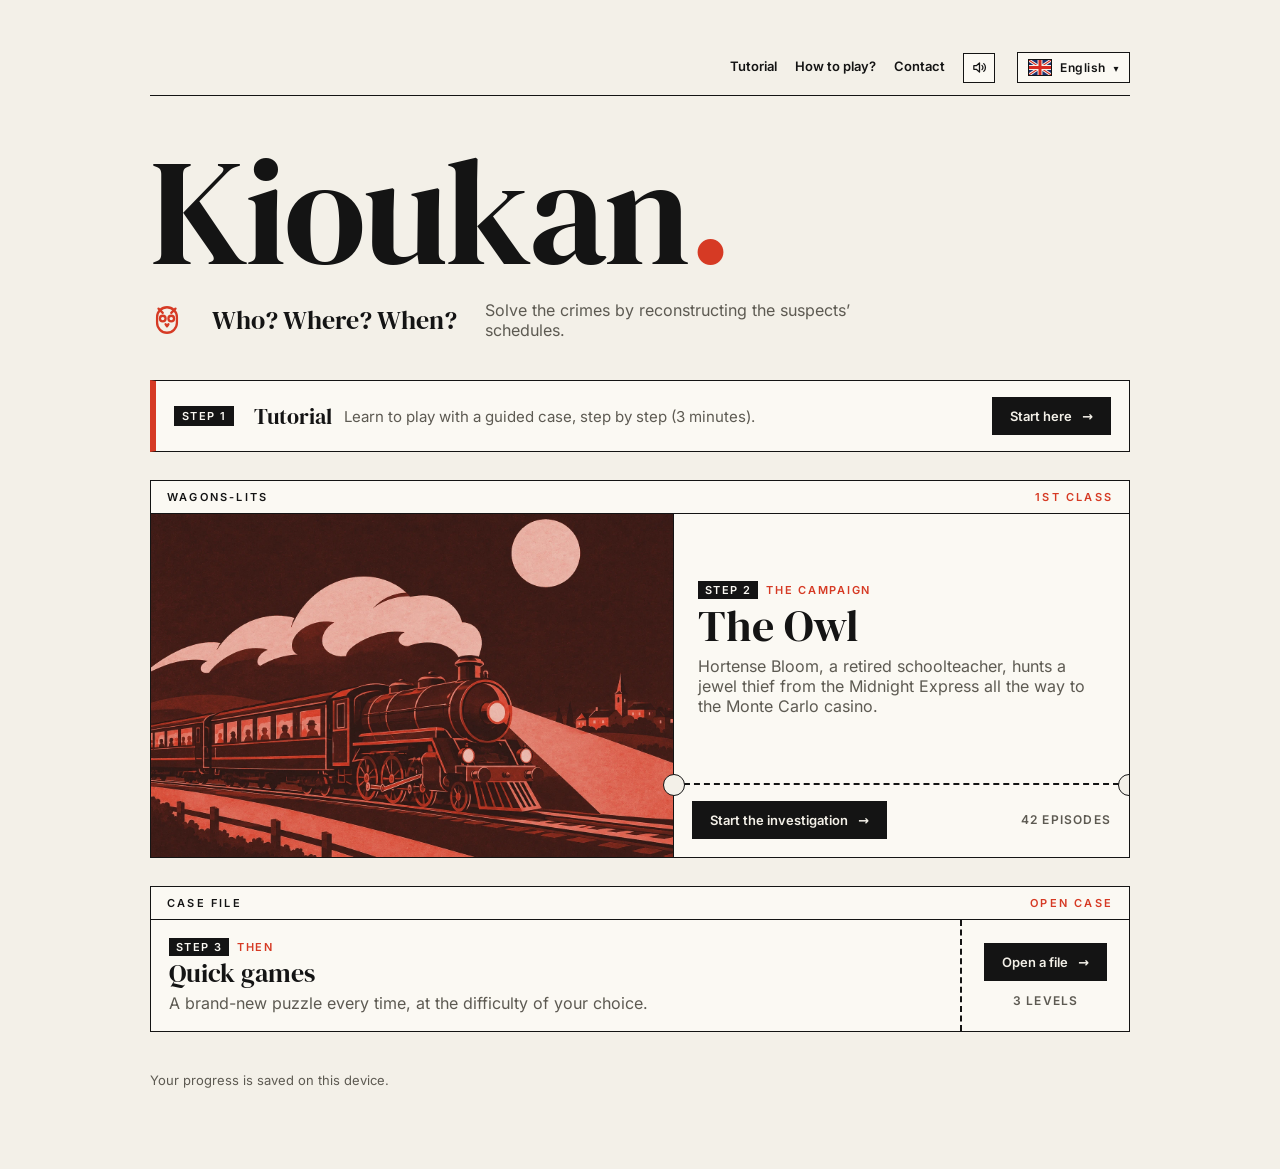
==== commit c5ac9449: "Jeu complet : les 6 chapitres (42 épisodes) sont ouverts, mentions de démo retirées Co-Authored-By: " ====
--- a/index.html
+++ b/index.html
@@ -62,7 +62,7 @@
 <header class="head"><h1 class="logo">Kioukan</h1>
 <div class="sub"><span class="owl" aria-hidden="true"><svg viewBox="0 0 24 24" fill="none" stroke="currentColor" stroke-width="1.6" stroke-linecap="round" stroke-linejoin="round"><path d="M6 4 9 7M18 4l-3 3"/><path d="M5 10a7 7 0 0 1 14 0v4a7 7 0 0 1-14 0z"/><circle cx="9" cy="11" r="2"/><circle cx="15" cy="11" r="2"/><path d="m11 15 1 1.5 1-1.5"/></svg></span><b data-i18n>Qui ? Où ? Quand ?</b><p data-i18n>Résolvez les crimes en reconstituant les emplois du temps des suspects.</p></div></header>
 
-<script>window.KIOUKAN_DEMO_CH=1</script>
+<script>window.KIOUKAN_DEMO_CH=0</script>
 <script>/* Langue : détection, T(), noms adaptés, bandeau de changement de langue. Chargé avant tout le reste. */
 (function () {
   var stored = '';
@@ -77,11 +77,12 @@
     'Hortense Lafleur': 'Hortense Bloom', 'Comtesse Diane de Carat': 'Countess Diana Carat',
     'Rémi Sansou': 'Remy Skint', 'Aria Vibrato': 'Aria Vibrato', 'Ernest Couchette': 'Ernest Bunkley',
     'Jean Bilet': 'Jack Punch', 'Pr Hector Tumulus': 'Prof. Hector Barrow',
+    'André Vivalto': 'André Vivalto', 'Paul Ochon': 'Paul Pillow', 'Lise Défait': 'Sheila Sheets', 'Max Valise': 'Lou Gage', 'Jacques Teil': 'Tom Collins', 'Ginette Pépite': 'Goldie Nugget', 'Chef Al Dente': 'Chef Al Dente', 'Maître Gérard Menvussa': 'Seymour Nott', 'Lucie Fer': 'Lucy Fer', 'Hippolyte Plateau': 'Ivor Tray', 'Julie Enne': 'Julie Anne', 'Basile Bouture': 'Bud Cutting', 'Dr Mehdi Cament': 'Dr Medi Cation', 'Marcel Hélice': 'Rusty Propp', 'Paul Ka': 'Paul Kerr', 'Cécile Ence': 'Cecily Hush', 'Agathe Crispie': 'Agatha Crispy', 'Capitaine Jean Tempête': 'Captain John Gale', 'Enzo Lyrico': 'Enzo Lyrico', 'Paulette Paillette': 'Sally Sequin', 'Sam Souffle': 'Sam Whisper', 'Gérard Rideau': 'Kurt Tenn', 'Maestro Vivaldo Baguette': 'Maestro Vivaldo Baguette', 'René Vaplu': 'Noah Morbets', 'Bernadette Banco': 'Betty Allin', 'Jacques Potte': 'Jack Potts',
     'Mme Vernet': 'Mrs Vernet', 'Dr Aubry': 'Dr Aubry', 'Lucas': 'Lucas', 'Colonel Marchal': 'Colonel Marchal', 'Inès': 'Inès',
     'Mme Delaunay': 'Mrs Delaunay', 'Dr Moreau': 'Dr Moreau', 'Baron Voss': 'Baron Voss', 'Roux': 'Roux', 'Mlle Ferrand': 'Miss Ferrand',
     'Mme Lefèvre': 'Mrs Lefèvre', 'M. Costa': 'Mr Costa', 'Dr Bellamy': 'Dr Bellamy', 'Mme Okafor': 'Mrs Okafor', 'Chef Duval': 'Chef Duval'
   };
-  window.KIOUKAN_SHORT_EN = { 'Hortense Lafleur': 'Hortense', 'Comtesse Diane de Carat': 'Countess', 'Rémi Sansou': 'Remy', 'Aria Vibrato': 'Aria', 'Ernest Couchette': 'Ernest', 'Jean Bilet': 'Punch', 'Pr Hector Tumulus': 'Barrow' };
+  window.KIOUKAN_SHORT_EN = { 'Hortense Lafleur': 'Hortense', 'Comtesse Diane de Carat': 'Countess', 'Rémi Sansou': 'Remy', 'Aria Vibrato': 'Aria', 'Ernest Couchette': 'Ernest', 'Jean Bilet': 'Punch', 'Pr Hector Tumulus': 'Barrow', 'André Vivalto': 'Vivalto', 'Paul Ochon': 'Pillow', 'Lise Défait': 'Sheila', 'Max Valise': 'Lou', 'Jacques Teil': 'Collins', 'Ginette Pépite': 'Goldie', 'Chef Al Dente': 'Al Dente', 'Maître Gérard Menvussa': 'Nott', 'Lucie Fer': 'Lucy', 'Hippolyte Plateau': 'Ivor', 'Julie Enne': 'Julie', 'Basile Bouture': 'Bud', 'Dr Mehdi Cament': 'Cation', 'Marcel Hélice': 'Rusty', 'Paul Ka': 'Kerr', 'Cécile Ence': 'Cecily', 'Agathe Crispie': 'Agatha', 'Capitaine Jean Tempête': 'Gale', 'Enzo Lyrico': 'Enzo', 'Paulette Paillette': 'Sally', 'Sam Souffle': 'Sam', 'Gérard Rideau': 'Tenn', 'Maestro Vivaldo Baguette': 'Baguette', 'René Vaplu': 'Noah', 'Bernadette Banco': 'Betty', 'Jacques Potte': 'Potts' };
   var REV = {}, k;
   for (k in NAMES) REV[NAMES[k]] = k;
   window.KIOUKAN_NAMES = NAMES;
@@ -151,6 +152,9 @@
 Object.assign(window.KIOUKAN_EN, {"Première fois ?": "First time?", "Apprends à jouer avec une enquête guidée, pas à pas (3 minutes).": "Learn to play with a guided case, step by step (3 minutes)."});
 
 Object.assign(window.KIOUKAN_EN, {'Étape 1':'Step 1','Étape 2':'Step 2','Étape 3':'Step 3','Tutoriel':'Tutorial','Commencer ici':'Start here','Refaire':'Replay','La campagne':'The campaign','Pour continuer':'Then','Parties rapides':'Quick games'});
+
+/* Chapitres 2 à 6 */
+Object.assign(window.KIOUKAN_EN, {"Le Grand Hôtel des Mouettes": "The Grand Hotel of Gulls", "Nice. Un palace où les clés disparaissent plus vite que les croissants.": "Nice. A palace where keys vanish faster than croissants.", "Les croissants fantômes": "The phantom croissants", "Les croissants de la comtesse ont été mangés.": "The countess’s croissants have been eaten.", "Le plateau a été dévalisé à {h}, {lieu}. Il reste des miettes et trois suspects.": "The tray was raided at {h}, {lieu}. All that’s left are crumbs and three suspects.", "larcin": "pilfering", "Nice. Le Grand Hôtel des Mouettes, cinq étoiles, trois mouettes empaillées et un directeur très nerveux.": "Nice. The Grand Hotel of Gulls: five stars, three stuffed seagulls and a very nervous manager.", "On m’a monté un plateau de petit-déjeuner… vide ! Où sont passés mes croissants ?": "They brought up my breakfast tray… empty! Where have my croissants gone?", "Le plateau est resté sans surveillance {lieu} à {h}. Quelqu’un y était seul… avec la faim.": "The tray was left unattended {lieu} at {h}. Someone was alone there… with an appetite.", "Je porte des valises toute la journée… J’avais un petit creux. Ils avaient l’air tellement seuls, ces croissants.": "I carry suitcases all day long… I was feeling peckish. Those croissants looked so lonely.", "Des miettes sur votre veste, Max. Le pire alibi du monde.": "Crumbs on your jacket, Lou. The worst alibi in the world.", "À midi, c’est le passe-partout de l’hôtel qui s’évapore.": "At noon, it’s the hotel’s master key that vanishes into thin air.", "Max a tenu compagnie à Lise à 20 h et à 20 h 30 : il l’aidait à porter les draps propres (et goûtait les chocolats des oreillers).": "Lou kept Sheila company at 8 pm and at 8:30 pm: he was helping her carry clean sheets (and tasting the chocolates on the pillows).", "À 21 h 30, Max, Lise et le chef se sont retrouvés au même endroit, à se marcher sur les pieds.": "At 9:30 pm, Lou, Sheila and the chef ended up in the same place, treading on each other’s toes.", "À 22 h, le chef était seul, à goûter sa sauce pour la quarantième fois.": "At 10 pm, the chef was alone, tasting his sauce for the fortieth time.", "Lise a changé trois fois de pièce : pas entre 20 h 30 et 21 h (un drap à plier au carré), mais bien entre 21 h 30 et 22 h.": "Sheila changed rooms three times: not between 8:30 pm and 9 pm (a sheet to fold just so), but indeed between 9:30 pm and 10 pm.", "Le chef n’a pas bougé à 20 h comme à 20 h 30, ni à 21 h comme à 21 h 30. Un chef ne court pas : il mijote.": "The chef stayed put at 8 pm and at 8:30 pm, and again at 9 pm and at 9:30 pm. A chef doesn’t run: he simmers.", "Max a changé de pièce entre 21 h et 21 h 30 : quelqu’un avait sonné.": "Lou changed rooms between 9 pm and 9:30 pm: someone had rung.", "À 22 h 30, la terrasse était déserte. Même les mouettes dormaient.": "At 10:30 pm, the terrace was deserted. Even the seagulls were asleep.", "Le chef est passé par le restaurant à un moment de la soirée, pour sermonner un client sur la cuisson de ses pâtes.": "The chef passed through the restaurant at some point in the evening, to lecture a guest on how to cook pasta.", "Je change les draps, madame, pas les plateaux. Et je préfère les biscottes.": "I change sheets, madam, not trays. And I prefer rusks.", "Manger mes propres croissants ? Jamais ! Je les goûte, nuance.": "Eat my own croissants? Never! I taste them. There’s a difference.", "Le passe-partout": "The master key", "La clé qui ouvre toutes les portes a disparu.": "The key that opens every door has disappeared.", "Le passe-partout a été décroché à {h}, {lieu}. Quatre suspects, une seule clé.": "The master key was taken off its hook at {h}, {lieu}. Four suspects, one single key.", "Le passe-partout ! Vingt ans de contrôle dans l’Express, et on me vole la clé de l’hôtel sous le nez ! Mon sifflet n’y survivra pas !": "The master key! Twenty years checking tickets on the Express, and they steal the hotel key from under my nose! My whistle will never get over it!", "Elle était accrochée {lieu}. Disparue à {h}, quand une seule personne y était.": "It was hanging {lieu}. Gone at {h}, when only one person was there.", "Je voulais juste admirer les bijoux des autres suites. Regarder n’est pas voler, voyons !": "I only wanted to admire the jewels in the other suites. Looking isn’t stealing, surely!", "Ouvrir la porte des autres, si, madame Pépite.": "Opening other people’s doors is, Mrs Nugget.", "Le soir, c’est au bar que le drame éclate.": "In the evening, drama breaks out at the bar.", "Quand la pendule a sonné huit coups, Lise et le chef ont entamé une dispute sur la bonne façon de plier une serviette. À 20 h 30, ils y étaient encore. À 21 h aussi.": "When the clock struck eight, Sheila and the chef started arguing about the proper way to fold a napkin. At 8:30 pm they were still at it. At 9 pm too.", "À 22 h, le barman, le chef et Lise trinquaient ensemble : la serviette se plie en cygne, c’est réglé.": "At 10 pm, the barman, the chef and Sheila were raising a glass together: the napkin folds into a swan, case closed.", "Lise a changé de pièce entre 21 h et 21 h 30 : un oreiller mal tapé l’appelait.": "Sheila changed rooms between 9 pm and 9:30 pm: a badly plumped pillow was calling her.", "Le barman a changé quatre fois de pièce sans jamais mettre les pieds à la réception, où l’attend une pile de factures. Il est passé par la suite 12, en revanche.": "The barman changed rooms four times without ever setting foot in the reception, where a pile of bills awaits him. He did pass through suite 12, though.", "Ginette a changé trois fois de pièce, et elle est passée par la terrasse pour faire admirer son collier aux mouettes.": "Goldie changed rooms three times, and she passed through the terrace to show her necklace off to the seagulls.", "Personne dans le couloir à 21 h 30. Le chef, lui, est passé par l’ascenseur à un moment de la soirée, en chantant.": "Nobody in the corridor at 9:30 pm. The chef, for his part, passed through the lift at some point in the evening, singing.", "J’ai déjà mon trousseau, madame : vingt-trois clés, et aucune n’ouvre le bonheur.": "I already have my own bunch, madam: twenty-three keys, and none of them opens the door to happiness.", "Une clé ? Moi, je n’ouvre que des bouteilles.": "A key? The only thing I open is bottles.", "La seule clé qui m’intéresse, c’est la clé du garde-manger !": "The only key I care about is the key to the pantry!", "Cocktail secret": "Secret cocktail", "Le carnet de cocktails du barman a été volé.": "The barman’s cocktail notebook has been stolen.", "Il a été subtilisé à {h}, {lieu}. Le voleur y était seul, peut-être un peu assoiffé.": "It was swiped at {h}, {lieu}. The thief was alone there, perhaps a little thirsty.", "Mon carnet de recettes ! Le secret du « Mouette Sauvage » ! Trente ans de shaker, envolés !": "My recipe book! The secret of the “Wild Gull”! Thirty years of shaking, gone!", "Le carnet a disparu {lieu}, à {h}.": "The notebook disappeared {lieu}, at {h}.", "Mamma mia… je voulais la recette pour ma sauce. Une sauce Mouette Sauvage, ça aurait fait un malheur !": "Mamma mia… I wanted the recipe for my sauce. A Wild Gull sauce would have been a smash hit!", "Un malheur, c’est le mot, chef.": "A smash is the word, chef.", "Le lendemain, la femme de chambre fait une découverte troublante.": "The next day, the chambermaid makes a troubling discovery.", "À 20 h et à 20 h 30, le directeur suivait le chef partout pour discuter du prix du caviar.": "At 8 pm and at 8:30 pm, the manager was following the chef everywhere to discuss the price of caviar.", "Ginette a gardé Max près d’elle à 20 h comme à 20 h 30, pour lui faire porter ses quatorze chapeaux.": "Goldie kept Lou close at 8 pm and at 8:30 pm, to have him carry her fourteen hats.", "Quand la pendule a sonné neuf coups, Ginette complimentait le chef Al Dente sur ses moustaches.": "When the clock struck nine, Goldie was complimenting Chef Al Dente on his moustache.", "À 21 h, Max était seul, assis sur une valise. Il n’en a pas bougé jusqu’à 21 h 30.": "At 9 pm, Lou was alone, sitting on a suitcase. He didn’t move from it until 9:30 pm.", "Ginette a changé quatre fois de pièce. À 22 h, elle était seule, et elle s’en plaignait à voix haute.": "Goldie changed rooms four times. At 10 pm she was alone, and complaining about it loudly.", "Le directeur n’a changé que deux fois de pièce, dont une entre 20 h 30 et 21 h. Il économise ses pas.": "The manager changed rooms only twice, once of them between 8:30 pm and 9 pm. He saves his steps.", "Le chef n’a pas bougé à 21 h 30 comme à 22 h. Il « réfléchissait », dit-il.": "The chef stayed put at 9:30 pm and at 10 pm. He was “thinking”, he says.", "Personne sur la terrasse à 22 h : les mouettes avaient chassé tout le monde.": "Nobody on the terrace at 10 pm: the seagulls had chased everyone away.", "Max n’a jamais mis les pieds dans le couloir de la soirée, mais il est passé par le restaurant.": "Lou never set foot in the corridor all evening, but he did pass through the restaurant.", "Le chef est passé par la terrasse, mais jamais par la suite 12 : « Je ne monte pas, je cuisine. »": "The chef passed through the terrace, but never through suite 12: “I don’t go upstairs, I cook.”", "Voler une recette dans mon propre hôtel ? Je préfère encore la commander au bar.": "Steal a recipe in my own hotel? I’d rather just order it at the bar.", "Moi, je ne bois que du lait-grenadine, madame.": "Me, I only drink milk with grenadine, madam.", "Je ne copie pas les recettes, très chère. Je les fais servir.": "I don’t copy recipes, darling. I have them served.", "Lit défait": "The unmade bed", "Quelqu’un a fait la sieste dans le lit de camp du veilleur.": "Someone took a nap on the night watchman’s camp bed.", "La sieste a commencé à {h}, {lieu}. Le dormeur y était seul. Qui ?": "The nap began at {h}, {lieu}. The sleeper was alone there. Who?", "sieste": "nap", "Le lit de camp du veilleur de nuit, je l’avais fait au carré. Et maintenant… il est défait ! Quelqu’un a dormi dedans !": "I made the night watchman’s camp bed with hospital corners. And now… it’s unmade! Someone slept in it!", "Quelqu’un s’est glissé {lieu} à {h}. Seul, et sans doute fatigué.": "Someone slipped in {lieu} at {h}. Alone, and no doubt tired.", "Je dirige cet hôtel depuis vingt ans sans jamais dormir une nuit entière… Ce lit de camp est divin.": "I’ve run this hotel for twenty years without ever sleeping a whole night… That camp bed is divine.", "Paul Ochon… polochon ! Un directeur qui dort dans les suites, c’était écrit.": "Paul Pillow… of course! A manager who sleeps in the suites, it was written all over his name.", "Mais à l’heure du thé, Marcelle, la mouette empaillée de l’entrée, a disparu.": "But at teatime, Marcelle, the stuffed seagull in the entrance hall, has disappeared.", "À 20 h, le barman servait un double expresso au directeur et un jus d’orange à Max. Rémi n’était pas avec le barman : il évite les endroits où l’on paie.": "At 8 pm, the barman was serving a double espresso to the manager and an orange juice to Lou. Remy was not with the barman: he avoids places where you have to pay.", "Max ne lâche plus le barman : à 20 h 30 comme à 22 h, il était à ses côtés, à apprendre le shaker.": "Lou won’t leave the barman’s side: at 8:30 pm and at 10 pm he was right next to him, learning to shake cocktails.", "À 20 h 30, Rémi a proposé au directeur un pari sur la couleur des serviettes. Le directeur a refusé.": "At 8:30 pm, Remy offered the manager a bet on the colour of the napkins. The manager declined.", "Quand la pendule a sonné neuf coups, Rémi demandait au barman une ardoise. Refusée aussi.": "When the clock struck nine, Remy was asking the barman for a tab. Declined as well.", "À 21 h 30, Rémi était seul, à compter ce qu’il lui restait. Pas grand-chose.": "At 9:30 pm, Remy was alone, counting what he had left. Not much.", "Le directeur a changé trois fois de pièce : pas entre 20 h 30 et 21 h, mais bien entre 21 h 30 et 22 h, et il bâillait.": "The manager changed rooms three times: not between 8:30 pm and 9 pm, but indeed between 9:30 pm and 10 pm, and he was yawning.", "À 22 h 30, le directeur était seul, à se ronger les ongles en pensant à la presse.": "At 10:30 pm, the manager was alone, biting his nails at the thought of the press.", "Max et Rémi ont chacun changé cinq fois de pièce : l’un portait des valises, l’autre fuyait ses créanciers.": "Lou and Remy each changed rooms five times: one was carrying suitcases, the other was dodging his creditors.", "Le bar était désert à 20 h 30 ; la terrasse, vide quand la pendule a sonné neuf coups.": "The bar was deserted at 8:30 pm; the terrace empty when the clock struck nine.", "Max n’a jamais mis les pieds ni dans le couloir ni dans le restaurant : trop de clients qui réclament un service.": "Lou never set foot in either the corridor or the restaurant: too many guests demanding service.", "Rémi est passé par la suite 12 à un moment de la soirée. Pour « admirer la vue », dit-il.": "Remy passed through suite 12 at some point in the evening. To “admire the view”, he says.", "Une sieste ? Je cours dans les couloirs toute la journée, madame, je n’ai pas le temps de dormir !": "A nap? I run up and down the corridors all day, madam, I don’t have time to sleep!", "Je dors debout derrière mon comptoir, madame. Je n’ai pas besoin d’un lit.": "I sleep standing up behind my bar, madam. I don’t need a bed.", "Un lit de camp ? J’ai un vrai lit, madame. Payé à crédit, mais un vrai lit.": "A camp bed? I have a real bed, madam. Bought on credit, but a real bed.", "La mouette empaillée": "The stuffed seagull", "Marcelle, la mouette empaillée, a disparu.": "Marcelle, the stuffed seagull, has disappeared.", "Elle a quitté son perchoir à {h}, {lieu}. Quatre suspects, un seul oiseau.": "She left her perch at {h}, {lieu}. Four suspects, one single bird.", "disparition": "disappearance", "Marcelle ! Notre mascotte ! Empaillée en 1903 ! Le symbole de l’hôtel !": "Marcelle! Our mascot! Stuffed in 1903! The very symbol of the hotel!", "Marcelle a quitté son perchoir {lieu} à {h}. Quelqu’un l’a emportée, seul.": "Marcelle left her perch {lieu} at {h}. Someone carried her off, alone.", "Elle était pleine de poussière ! Je l’ai emmenée prendre un bain. Elle n’a pas protesté.": "She was covered in dust! I took her for a bath. She didn’t complain.", "Une mouette propre est une mouette heureuse. Rendez-la quand même.": "A clean seagull is a happy seagull. Give her back all the same.", "Cette nuit-là, la boîte à biscuits de la comtesse est retrouvée grand ouverte.": "That night, the countess’s biscuit tin is found wide open.", "À 21 h, Ginette racontait à Lise les potins de l’étage. À 21 h 30, Lise n’était plus avec elle : elle en avait assez entendu.": "At 9 pm, Goldie was telling Sheila the gossip from her floor. At 9:30 pm, Sheila was no longer with her: she had heard enough.", "À 22 h et à 22 h 30, Ginette était accoudée près du barman, à siroter son troisième « Mouette Sauvage ».": "At 10 pm and at 10:30 pm, Goldie was leaning on the bar next to the barman, sipping her third “Wild Gull”.", "Le chef n’a pas bougé à 20 h 30 comme à 21 h. À 21 h, il était seul et parlait à ses tomates.": "The chef stayed put at 8:30 pm and at 9 pm. At 9 pm he was alone, talking to his tomatoes.", "Le barman a changé cinq fois de pièce, et il est passé par le restaurant réclamer des citrons.": "The barman changed rooms five times, and he passed through the restaurant to beg for lemons.", "Lise a changé cinq fois de pièce, plumeau en main ; elle est passée par la terrasse et par le bar.": "Sheila changed rooms five times, feather duster in hand; she passed through the terrace and through the bar.", "Le chef a changé quatre fois de pièce sans jamais mettre les pieds sur la terrasse (les mouettes lui volent ses anchois) ni dans le restaurant (les clients lui posent des questions).": "The chef changed rooms four times without ever setting foot on the terrace (the seagulls steal his anchovies) or in the restaurant (the guests ask him questions).", "Ginette n’a pas bougé à 20 h 30 comme à 21 h, puis elle a changé de pièce entre 21 h et 21 h 30. Elle est passée par le restaurant dans la soirée.": "Goldie stayed put at 8:30 pm and at 9 pm, then changed rooms between 9 pm and 9:30 pm. She passed through the restaurant during the evening.", "Les cuisines sont restées désertes à 20 h, à 20 h 30 et à 22 h 30 : grève des marmitons.": "The kitchens stayed deserted at 8 pm, at 8:30 pm and at 10:30 pm: the kitchen boys were on strike.", "Quand la pendule a sonné neuf coups, l’ascenseur, le couloir et le restaurant étaient vides.": "When the clock struck nine, the lift, the corridor and the restaurant were empty.", "À 21 h 30, toujours personne dans le couloir ni dans le restaurant.": "At 9:30 pm, still nobody in the corridor or in the restaurant.", "Une mouette empaillée dans un cocktail ? Même moi, je n’ose pas.": "A stuffed seagull in a cocktail? Even I wouldn’t dare.", "Ce volatile est d’un goût affreux, ma chère. Je ne vole que ce qui brille.": "That bird is in dreadful taste, darling. I only steal what sparkles.", "Une mouette ? Je cuisine le poisson, pas ceux qui le mangent !": "A seagull? I cook fish, not the birds that eat them!", "Le coffre de l’hôtel": "The hotel safe", "La copie du collier a été volée dans sa boîte à biscuits.": "The copy of the necklace was stolen from its biscuit tin.", "Une nouvelle plume de hibou. La boîte a été ouverte à {h}, {lieu}. Attention : il faudra peut-être tester une hypothèse et voir si elle mène à une contradiction.": "Another owl feather. The tin was opened at {h}, {lieu}. Careful: you may need to test a hypothesis and see whether it leads to a contradiction.", "Le faux collier ! Je l’avais caché dans une boîte à biscuits — personne ne fouille une boîte à biscuits ! Et à la place… une plume !": "The fake necklace! I’d hidden it in a biscuit tin — nobody searches a biscuit tin! And in its place… a feather!", "Le Hibou veut même la copie. Intéressant. La boîte a été ouverte {lieu} à {h}. Cette énigme-là demande de poser des hypothèses.": "The Owl even wants the copy. Interesting. The tin was opened {lieu} at {h}. This puzzle calls for hypotheses.", "Le monsieur masqué laisse de très gros pourboires… Il m’a juste demandé d’ouvrir une boîte à biscuits. Je ne savais pas que c’était mal !": "The masked gentleman leaves very big tips… He only asked me to open a biscuit tin. I didn’t know it was wrong!", "Le Hibou recrute dans tous les métiers. Il me faut sa liste de contacts.": "The Owl recruits from every trade. I need his list of contacts.", "Le soir même, l’hôtel donne son grand bal annuel. Cinq suspects sur la piste…": "That same evening, the hotel holds its grand annual ball. Five suspects on the dance floor…", "Max ne lâchait pas Ginette d’une semelle : à 20 h 30 comme à 21 h, ils étaient dans la même pièce, une valise à chaque main.": "Lou wouldn’t leave Goldie’s side: at 8:30 pm and at 9 pm they were in the same room, a suitcase in each hand.", "À 22 h, Max et le barman se trouvaient dans la même pièce : le barman lui promettait « un gros pourboire, bientôt ».": "At 10 pm, Lou and the barman were in the same room: the barman was promising him “a big tip, soon”.", "À 20 h, Max était seul dans sa pièce, à astiquer ses valises.": "At 8 pm, Lou was alone in his room, polishing his suitcases.", "À 20 h 30, le barman était seul dans sa pièce, à compter ses bouteilles. Deux fois.": "At 8:30 pm, the barman was alone in his room, counting his bottles. Twice.", "Le directeur a changé cinq fois de pièce dans la soirée : un directeur d’hôtel est toujours quelque part ailleurs.": "The manager changed rooms five times during the evening: a hotel manager is always somewhere else.", "Max a changé trois fois de pièce : les valises ne se portent pas toutes seules.": "Lou changed rooms three times: suitcases don’t carry themselves.", "À 20 h comme à 20 h 30, Ginette est restée dans la même pièce, occupée à essayer ses bagues l’une après l’autre.": "At 8 pm and at 8:30 pm, Goldie stayed in the same room, busy trying on her rings one after another.", "À 21 h comme à 21 h 30, Max est resté dans la même pièce : il attendait un pourboire qui ne venait pas.": "At 9 pm and at 9:30 pm, Lou stayed in the same room: he was waiting for a tip that never came.", "À 21 h comme à 21 h 30, le barman est resté dans la même pièce : il « faisait l’inventaire ».": "At 9 pm and at 9:30 pm, the barman stayed in the same room: he was “taking stock”.", "Max a changé de pièce entre 20 h 30 et 21 h : il fuyait la réclamation d’un client.": "Lou changed rooms between 8:30 pm and 9 pm: he was fleeing a guest’s complaint.", "À 20 h, personne au bar : les verres attendaient en rang.": "At 8 pm, nobody at the bar: the glasses were waiting in a row.", "À 20 h 30, personne au restaurant ni à la réception.": "At 8:30 pm, nobody in the restaurant or at the reception.", "Le couloir était désert à 21 h 30, et encore à 22 h 30.": "The corridor was deserted at 9:30 pm, and again at 10:30 pm.", "Max n’a jamais mis les pieds dans le couloir : les moquettes, ça lui donne le vertige.": "Lou never set foot in the corridor: carpets make him dizzy.", "Le directeur est passé par le bar dans la soirée, pour surveiller la consommation de ses clients.": "The manager passed through the bar during the evening, to keep an eye on what his guests were drinking.", "Ginette est passée par le couloir et par l’ascenseur dans la soirée, à la recherche de sa bague préférée.": "Goldie passed through the corridor and the lift during the evening, looking for her favourite ring.", "Le barman est passé par la terrasse à un moment de la soirée, pour « prendre l’air ».": "The barman passed through the terrace at some point in the evening, to “get some air”.", "Cambrioler le coffre de mon propre hôtel ? Je fais déjà des cauchemars quand on vole une serviette !": "Burgle the safe of my own hotel? I already have nightmares when someone steals a towel!", "Une boîte à biscuits ? Si c’était moi, il ne resterait plus de biscuits, madame.": "A biscuit tin? If it were me, madam, there wouldn’t be a biscuit left.", "Une copie ? Je ne porte que du vrai, ma chère.": "A copy? I only wear the real thing, darling.", "Le bal des Mouettes": "The Gulls’ ball", "Le carnet d’Hortense a été volé pendant le bal.": "Hortense’s notebook was stolen during the ball.", "Cinq suspects cette fois. Le carnet a disparu à {h}, {lieu}. Il faudra ruser… sans carnet.": "Five suspects this time. The notebook disappeared at {h}, {lieu}. You’ll have to be cunning… without a notebook.", "En plein bal, les lumières s’éteignent. Quand elles se rallument, le carnet d’Hortense a disparu !": "In the middle of the ball, the lights go out. When they come back on, Hortense’s notebook has vanished!", "Mon carnet ! Toutes mes notes sur le Hibou ! On me l’a pris {lieu}, à {h}.": "My notebook! All my notes on the Owl! It was taken from me {lieu}, at {h}.", "Le Hibou voulait savoir ce que vous saviez. Il m’a promis une broche en diamant…": "The Owl wanted to know what you knew. He promised me a diamond brooch…", "Et où se cache-t-il, ce Hibou ?": "And where is this Owl hiding?", "Je ne sais pas… Mais il a parlé d’un testament, dans un manoir en Provence.": "I don’t know… But he mentioned a will, in a manor house in Provence.", "Fin du chapitre 2. Direction le Manoir des Oliviers.": "End of chapter 2. Next stop: the Olive Tree Manor.", "Quand la pendule a sonné huit coups, Ginette était avec le chef : elle voulait goûter les petits fours « avant les autres ».": "When the clock struck eight, Goldie was with the chef: she wanted to taste the petits fours “before everyone else”.", "À 20 h 30, Max faisait valser Lise. Entre 20 h 30 et 21 h, elle a changé de pièce : il lui marchait sur les pieds.": "At 8:30 pm, Lou was waltzing with Sheila. Between 8:30 pm and 9 pm she changed rooms: he kept treading on her toes.", "Quand la pendule a sonné dix coups, Max servait le champagne au directeur. Le chef, lui, n’était pas avec Max.": "When the clock struck ten, Lou was serving champagne to the manager. The chef, for his part, was not with Lou.", "Le chef a changé quatre fois de pièce. À 20 h 30, il était seul, à recompter ses petits fours (il en manquait).": "The chef changed rooms four times. At 8:30 pm he was alone, recounting his petits fours (some were missing).", "Le directeur n’a changé que deux fois de pièce. Il n’a pas bougé à 21 h comme à 21 h 30, et à 21 h 30 il était seul, à guetter les journalistes.": "The manager changed rooms only twice. He stayed put at 9 pm and at 9:30 pm, and at 9:30 pm he was alone, on the lookout for journalists.", "Lise n’a changé que deux fois de pièce : elle n’a pas bougé à 21 h 30 comme à 22 h, et elle est passée par la terrasse dans la soirée.": "Sheila changed rooms only twice: she stayed put at 9:30 pm and at 10 pm, and she passed through the terrace during the evening.", "Max a changé trois fois de pièce, et il est passé par les cuisines, plateau à la main.": "Lou changed rooms three times, and he passed through the kitchens, tray in hand.", "Ginette a changé de pièce entre 20 h et 20 h 30, puis n’a plus bougé à 21 h comme à 21 h 30. Elle est passée par la suite 12 au cours de la soirée.": "Goldie changed rooms between 8 pm and 8:30 pm, then stayed put at 9 pm and at 9:30 pm. She passed through suite 12 in the course of the evening.", "À 21 h 30, personne dans l’ascenseur ni à la réception.": "At 9:30 pm, nobody in the lift or at the reception.", "Quand la pendule a sonné dix coups, la terrasse était déserte : il pleuvait des confettis.": "When the clock struck ten, the terrace was deserted: it was raining confetti.", "Pendant mon bal ? J’étais trop occupé à compter les petits fours !": "During my ball? I was far too busy counting the petits fours!", "Je ramasse les confettis, madame, pas les carnets.": "I sweep up confetti, madam, not notebooks.", "Moi, au bal, je portais les manteaux. Pas les carnets !": "At the ball, I was carrying coats. Not notebooks!", "Pendant le bal, je surveillais mon soufflé. Un soufflé, ça ne se quitte pas des yeux !": "During the ball I was watching my soufflé. You never take your eyes off a soufflé!", "Le Manoir des Oliviers": "The Olive Tree Manor", "Provence. Un testament, une famille, et des témoins qui ne disent pas toujours la vérité.": "Provence. A will, a family, and witnesses who don’t always tell the truth.", "Le testament envolé": "The vanishing will", "Le testament de l’oncle Aristide a disparu.": "Uncle Aristide’s will has disappeared.", "Il a été volé à {h}, {lieu}. Chaque suspect a fait des déclarations : les innocents disent la vérité, le voleur ment à chaque fois. Trouve le menteur.": "It was stolen at {h}, {lieu}. Each suspect has made statements: the innocent tell the truth, the thief lies every time. Find the liar.", "Le Manoir des Oliviers. La famille de Carat s’y réunit pour lire le testament de l’oncle Aristide.": "The Olive Tree Manor. The Carat family gathers there to read Uncle Aristide’s will.", "Le testament a disparu ! Juste avant la lecture !": "The will has disappeared! Just before the reading!", "Nouvelle règle, comtesse : ici, chacun me donne sa version. Les innocents disent vrai. Le voleur, lui, ment sur tout.": "New rule, Countess: here, everyone gives me their version. The innocent tell the truth. The thief lies about everything.", "Tonton m’avait légué un chat. UN CHAT. J’ai voulu… améliorer un peu le texte.": "Uncle left me a cat. A CAT. I wanted to… improve the wording a little.", "On n’améliore pas un testament, Lucie. On le lit.": "You don’t improve a will, Lucy. You read it.", "L’après-midi, la tarte aux olives du goûter disparaît.": "In the afternoon, the olive tart for tea disappears.", "« À 19 h comme à 19 h 30, je n’ai pas bougé : une clause, ça ne se lit pas en marchant. »": "“At 7 pm and at 7:30 pm I didn’t move: you don’t read a clause while walking.”", "« À 20 h comme à 20 h 30, je suis resté au même endroit. En ma qualité de notaire, je n’ai rien vu. »": "“At 8 pm and at 8:30 pm I stayed in the same place. In my capacity as notary, I saw nothing.”", "« Hippolyte n’a jamais mis les pieds au jardin de la soirée. L’herbe abîme ses souliers vernis. »": "“Ivor never set foot in the garden all evening. Grass ruins his patent shoes.”", "« Le majordome est passé par la cave à un moment de la soirée. Je l’atteste. »": "“The butler passed through the cellar at some point in the evening. I can attest to it.”", "« Je suis passé par le bureau dans la soirée, pour relire le testament. Rien de plus. »": "“I passed through the study during the evening, to reread the will. Nothing more.”", "« À 19 h 30, Mademoiselle Lucie et moi étions dans la même pièce. Elle a goûté la sauce sans permission. »": "“At 7:30 pm, Miss Lucy and I were in the same room. She tasted the sauce without permission.”", "« Je n’ai pas quitté ma pièce à 20 h 30 comme à 21 h. Un majordome ne court pas : il glisse. »": "“I didn’t leave my room at 8:30 pm or at 9 pm. A butler doesn’t run: he glides.”", "« À 21 h, j’étais avec Hippolyte. Il m’a servi un thé tiède, comme d’habitude. »": "“At 9 pm I was with Ivor. He served me lukewarm tea, as usual.”", "« À 21 h, je n’étais pas avec le notaire. Dieu merci. »": "“At 9 pm I was not with the notary. Thank heavens.”", "« Hippolyte n’a pas bougé à 20 h comme à 20 h 30. Il fait partie des meubles. »": "“Ivor stayed put at 8 pm and at 8:30 pm. He’s part of the furniture.”", "« J’ai changé de pièce entre 19 h et 19 h 30. Je m’ennuyais. »": "“I changed rooms between 7 pm and 7:30 pm. I was bored.”", "« Hippolyte est passé par le salon dans la soirée, plumeau en main. Il époussetait les soupçons. »": "“Ivor passed through the drawing room during the evening, feather duster in hand. He was dusting off suspicions.”", "Voler un testament que je dois lire moi-même ? Ce serait me priver du meilleur moment.": "Steal a will I have to read out myself? That would rob me of the best part.", "Un majordome ne touche jamais aux papiers de monsieur, madame. Seulement à la poussière dessus.": "A butler never touches the master’s papers, madam. Only the dust on them.", "La tarte aux olives": "The olive tart", "La tarte aux olives a été engloutie.": "The olive tart has been gobbled up.", "Quelqu’un l’a mangée à {h}, {lieu}, tout seul. Les innocents disent vrai, le gourmand ment à chaque phrase.": "Someone ate it at {h}, {lieu}, all alone. The innocent tell the truth, the glutton lies in every sentence.", "goûter": "snack", "Ma tarte aux olives ! Je l’avais posée à refroidir, et il ne reste que le plat !": "My olive tart! I left it to cool, and only the dish is left!", "Elle a été dévorée {lieu}, à {h}. Écoutons ce que chacun raconte. L’un d’eux ment.": "It was devoured {lieu}, at {h}. Let’s hear what everyone has to say. One of them is lying.", "Les olives viennent de MES oliviers. C’était une sorte de… dégustation professionnelle.": "The olives come from MY olive trees. It was a sort of… professional tasting.", "Une dégustation de la tarte entière, Basile ?": "A tasting of the entire tart, Bud?", "Le soir, c’est le rosier préféré de l’oncle Aristide qui est saccagé.": "In the evening, it’s Uncle Aristide’s favourite rose bush that gets ransacked.", "« À 19 h 30 comme à 20 h, je n’ai pas bougé : ma pâte reposait, moi aussi. »": "“At 7:30 pm and at 8 pm I didn’t move: my pastry was resting, and so was I.”", "« À 20 h 30 comme à 21 h, je suis restée au même endroit, à éplucher. »": "“At 8:30 pm and at 9 pm I stayed in the same place, peeling.”", "« Rémi n’a jamais mis les pieds dans ma cuisine de la soirée. Heureusement : il m’aurait emprunté mes couteaux. »": "“Remy never set foot in my kitchen all evening. Just as well: he’d have borrowed my knives.”", "« À 20 h 30, j’étais au jardin, à cueillir du thym. »": "“At 8:30 pm I was in the garden, picking thyme.”", "« À 19 h, Julie et Basile étaient ensemble. Je parie qu’ils parlaient de courgettes. »": "“At 7 pm, Julie and Bud were together. I bet they were talking about courgettes.”", "« À 19 h 30, Julie et moi étions dans la même pièce. Je lui ai demandé un petit prêt… refusé. »": "“At 7:30 pm, Julie and I were in the same room. I asked her for a small loan… refused.”", "« Quand l’horloge a sonné neuf coups, Julie et Basile étaient encore ensemble. Je parie qu’ils parlaient toujours de courgettes. »": "“When the clock struck nine, Julie and Bud were still together. I bet they were still talking about courgettes.”", "« À 19 h, Julie était dans le bureau. Elle cherchait les chocolats de monsieur. »": "“At 7 pm, Julie was in the study. She was looking for the master’s chocolates.”", "« À 19 h 30, Rémi et moi étions ensemble, à parler de mes rosiers. »": "“At 7:30 pm, Remy and I were together, talking about my rose bushes.”", "« Rémi n’a pas bougé à 19 h comme à 19 h 30. Planté là comme un poireau. »": "“Remy stayed put at 7 pm and at 7:30 pm. Planted there like a leek.”", "« Rémi n’a jamais mis les pieds dans la bibliothèque. Il ne lit que les cotes des courses. »": "“Remy never set foot in the library. He only reads the racing odds.”", "« Rémi a fait un tour par le bureau dans la soirée. J’ai vu ses traces de semelles. »": "“Remy took a turn through the study during the evening. I saw his footprints.”", "« Rémi est passé par le jardin à un moment donné. Il a piétiné mes bégonias. »": "“Remy passed through the garden at some point. He trampled my begonias.”", "Engloutir ma propre tarte ? Je la connais par cœur, madame, je n’ai plus besoin de la goûter.": "Gobble up my own tart? I know it by heart, madam, I don’t need to taste it any more.", "Des olives ? Je suis fauché, madame, pas affamé… enfin, pas que.": "Olives? I’m broke, madam, not starving… well, not only.", "Le rosier d’Aristide": "Aristide’s rose bush", "Le rosier primé a été dépouillé.": "The prize-winning rose bush has been stripped bare.", "Toutes les roses ont été coupées à {h}, {lieu}. Le coupable y était seul. Ici, tous les constats sont vrais.": "Every rose was cut at {h}, {lieu}. The culprit was alone there. Here, all the findings are true.", "cueillette": "picking", "Le rosier de monsieur Aristide ! Toutes les roses coupées ! Il avait gagné trois concours !": "Mr Aristide’s rose bush! Every rose cut! It had won three competitions!", "Retour aux constats, sans témoignages. Les roses ont été coupées {lieu} à {h}.": "Back to findings, no testimonies. The roses were cut {lieu} at {h}.", "C’était… pour un bouquet. Pour mademoiselle Julie. Un majordome a aussi un cœur, madame.": "It was… for a bouquet. For Miss Julie. A butler has a heart too, madam.", "Un cœur, oui. Un sécateur, apparemment aussi.": "A heart, yes. And apparently a pair of secateurs as well.", "Le lendemain, la lecture du testament reprend… et le notaire s’endort au milieu.": "The next day, the reading of the will resumes… and the notary falls asleep in the middle of it.", "À 19 h 30, le majordome aidait Julie à écosser des petits pois. Julie, elle, n’a pas bougé à 19 h 30 comme à 20 h.": "At 7:30 pm, the butler was helping Julie shell peas. Julie, for her part, stayed put at 7:30 pm and at 8 pm.", "Le docteur n’a pas bougé à 19 h comme à 19 h 30 ; à 19 h 30, Lucie est venue lui réclamer des cachets « contre l’ennui ».": "The doctor stayed put at 7 pm and at 7:30 pm; at 7:30 pm, Lucy came to ask him for pills “against boredom”.", "À 20 h 30, Lucie se faisait ausculter par le docteur Cament. Diagnostic : mauvaise foi chronique.": "At 8:30 pm, Lucy was being examined by Dr Cation. Diagnosis: chronic bad faith.", "Quand l’horloge a sonné neuf coups, Julie servait une tisane à Lucie, qui l’a trouvée imbuvable.": "When the clock struck nine, Julie was serving herbal tea to Lucy, who found it undrinkable.", "Le majordome a changé cinq fois de pièce sans jamais mettre les pieds dans le hall, mais il est passé par le salon.": "The butler changed rooms five times without ever setting foot in the hall, but he did pass through the drawing room.", "Julie n’a changé que deux fois de pièce : elle n’a pas bougé à 20 h 30 comme à 21 h, et elle est passée par le salon.": "Julie changed rooms only twice: she stayed put at 8:30 pm and at 9 pm, and she passed through the drawing room.", "Lucie a changé trois fois de pièce, dont une fois entre 19 h 30 et 20 h.": "Lucy changed rooms three times, once of them between 7:30 pm and 8 pm.", "Lucie n’a pas bougé à 21 h comme à 21 h 30. Elle est passée par le salon dans la soirée, le nez en l’air.": "Lucy stayed put at 9 pm and at 9:30 pm. She passed through the drawing room during the evening, nose in the air.", "Le salon était désert à 19 h 30. Le docteur y est passé à un autre moment de la soirée.": "The drawing room was deserted at 7:30 pm. The doctor passed through it at another moment in the evening.", "Des roses ? Moi, je cueille des poireaux.": "Roses? I pick leeks.", "Des fleurs ? Je préfère qu’on m’en offre, voyons.": "Flowers? I’d rather someone gave me some, really.", "Mon diagnostic : allergie aux pollens. Je ne m’approche jamais des rosiers.": "My diagnosis: pollen allergy. I never go near rose bushes.", "Le notaire endormi": "The sleeping notary", "Le notaire s’est endormi pendant la lecture.": "The notary fell asleep during the reading.", "Son thé a été trafiqué à {h}, {lieu}. Même le notaire endormi a donné sa version. Les innocents disent vrai, le coupable ment toujours.": "His tea was tampered with at {h}, {lieu}. Even the sleeping notary gave his version. The innocent tell the truth, the culprit always lies.", "somnifère": "sleeping draught", "Maître Menvussa ronfle au milieu de la lecture ! Quelqu’un a mis un somnifère dans son thé !": "Mr Nott is snoring in the middle of the reading! Someone put a sleeping draught in his tea!", "Le thé a été trafiqué {lieu} à {h}. Quatre témoins, un menteur.": "The tea was tampered with {lieu} at {h}. Four witnesses, one liar.", "Il lisait si lentement… J’ai pensé qu’une petite sieste lui ferait du bien. Et à nous aussi.": "He was reading so slowly… I thought a little nap would do him good. And us too.", "Docteur Cament. Vous prescrivez des somnifères sans ordonnance, maintenant ?": "Dr Cation. Prescribing sleeping pills without a prescription now?", "Pendant ce temps, la bouteille de 1899 de l’oncle a disparu.": "Meanwhile, Uncle’s bottle of 1899 has disappeared.", "« À 21 h, j’étais avec Julie, qui me décrivait ses aigreurs d’estomac. »": "“At 9 pm I was with Julie, who was describing her heartburn to me.”", "« Le notaire n’a pas bougé à 20 h 30 comme à 21 h. Il dormait, je l’ai ausculté. »": "“The notary stayed put at 8:30 pm and at 9 pm. He was asleep, I examined him.”", "« Julie n’a pas bougé à 20 h 30 comme à 21 h non plus. Repos complet : je le lui avais prescrit. »": "“Julie stayed put at 8:30 pm and at 9 pm as well. Complete rest: I had prescribed it.”", "« Basile a changé de pièce entre 20 h 30 et 21 h. Il trotte comme un lapin, ce jardinier. »": "“Bud changed rooms between 8:30 pm and 9 pm. He scampers about like a rabbit, that gardener.”", "« À 19 h 30, j’étais à la cave. Pour raisons médicales. »": "“At 7:30 pm I was in the cellar. For medical reasons.”", "« À 19 h, Julie et moi étions dans la même pièce. Je n’ai rien vu d’autre, comme toujours. »": "“At 7 pm, Julie and I were in the same room. I saw nothing else, as always.”", "« Julie n’a pas bougé à 19 h comme à 19 h 30. Je l’ai remarqué, pour une fois. »": "“Julie stayed put at 7 pm and at 7:30 pm. I noticed it, for once.”", "« À 20 h 30, le notaire et moi étions ensemble. Il m’a parlé de successions, je lui ai parlé de boutures. »": "“At 8:30 pm, the notary and I were together. He talked to me about inheritances, I talked to him about cuttings.”", "« À 20 h 30, le docteur et Julie étaient ensemble. Il lui prenait le pouls, elle lui tendait une tartine. »": "“At 8:30 pm, the doctor and Julie were together. He was taking her pulse, she was handing him a slice of bread and jam.”", "« À 20 h, le notaire n’était pas avec Julie. Elle le fuit depuis l’affaire du gigot. »": "“At 8 pm, the notary was not with Julie. She has been avoiding him since the business with the leg of lamb.”", "« Le notaire n’a pas bougé à 19 h 30 comme à 20 h. Il a des racines, celui-là. »": "“The notary stayed put at 7:30 pm and at 8 pm. That one has put down roots.”", "« Le notaire a changé de pièce entre 20 h et 20 h 30. On aurait dit une limace pressée. »": "“The notary changed rooms between 8 pm and 8:30 pm. Like a slug in a hurry.”", "« Le docteur a changé de pièce entre 20 h 30 et 21 h, sa sacoche sous le bras. »": "“The doctor changed rooms between 8:30 pm and 9 pm, his bag under his arm.”", "« Julie n’a jamais mis les pieds dans le hall de la soirée. Ses fourneaux ne la lâchent pas. »": "“Julie never set foot in the hall all evening. Her stove won’t let her go.”", "« Je suis passé par la cave dans la soirée, chercher du terreau. »": "“I passed through the cellar during the evening, to fetch some compost.”", "« Quand l’horloge a sonné sept coups, le docteur était à la cave. Il comptait les bouteilles, à mon avis. »": "“When the clock struck seven, the doctor was in the cellar. Counting the bottles, if you ask me.”", "« Quand l’horloge a sonné neuf coups, le docteur et le notaire étaient ensemble. Deux bavards dans la même casserole. »": "“When the clock struck nine, the doctor and the notary were together. Two chatterboxes in the same pot.”", "« À 19 h, le docteur n’était pas avec Basile. Ces deux-là ne mangent pas à la même table. »": "“At 7 pm, the doctor was not with Bud. Those two don’t eat at the same table.”", "« Le notaire a changé de pièce entre 19 h et 19 h 30. Il a toujours faim au mauvais moment. »": "“The notary changed rooms between 7 pm and 7:30 pm. He’s always hungry at the wrong moment.”", "M’endormir moi-même ? Mes lectures y suffisent très bien, madame.": "Put myself to sleep? My own readings do that perfectly well, madam.", "Moi, je fais dormir les graines, madame, pas les notaires.": "I put seeds to sleep, madam, not notaries.", "Ma tisane réveille les morts, madame. Elle ne les endort pas !": "My herbal tea wakes the dead, madam. It doesn’t send people to sleep!", "Cave à surprises": "Cellar of surprises", "La bouteille de 1899 a disparu.": "The bottle of 1899 has disappeared.", "Elle a été emportée à {h}, {lieu}. Un des quatre suspects ment sur toute la ligne.": "It was carried off at {h}, {lieu}. One of the four suspects lies all the way.", "Le Château-Margaux 1899 ! La bouteille préférée de monsieur ! Je l’avais montée de la cave pour le dîner… et elle a disparu !": "The 1899 Château Margaux! The master’s favourite bottle! I had brought it up from the cellar for dinner… and it has disappeared!", "La bouteille a été prise {lieu}, à {h}. Écoutons leurs versions.": "The bottle was taken {lieu}, at {h}. Let’s hear their versions.", "Je l’ai… vendue. Pour rembourser une petite dette. Une toute petite. Avec beaucoup de zéros.": "I… sold it. To pay off a little debt. A tiny one. With lots of zeros.", "Rémi, vous êtes le seul suspect que je retrouve dans chaque chapitre.": "Remy, you are the only suspect I run into in every chapter.", "Le lendemain matin, quelqu’un a dessiné une moustache sur le portrait de l’oncle Aristide.": "The next morning, someone has drawn a moustache on Uncle Aristide’s portrait.", "« À 20 h 30, Hippolyte et Basile n’étaient pas ensemble. Ils se détestent, c’est reposant. »": "“At 8:30 pm, Ivor and Bud were not together. They loathe each other, which is restful.”", "« Basile n’a pas bougé à 19 h 30 comme à 20 h. Comme ses salades. »": "“Bud stayed put at 7:30 pm and at 8 pm. Like his lettuces.”", "« Basile a changé de pièce entre 20 h 30 et 21 h. Une mauvaise herbe, ça se déplace. »": "“Bud changed rooms between 8:30 pm and 9 pm. Weeds get around.”", "« À 21 h, j’étais à la cuisine. Je volais des biscuits, si vous voulez tout savoir. »": "“At 9 pm I was in the kitchen. Stealing biscuits, if you must know.”", "« À 19 h, Hippolyte et moi étions ensemble. Je lui ai emprunté un peu de monnaie. »": "“At 7 pm, Ivor and I were together. I borrowed a little change from him.”", "« À 20 h 30, Lucie et Hippolyte étaient dans la même pièce. Je parie qu’ils parlaient de moi. »": "“At 8:30 pm, Lucy and Ivor were in the same room. I bet they were talking about me.”", "« À 20 h 30, Lucie et Basile étaient ensemble, eux aussi. Cote à deux contre un. »": "“At 8:30 pm, Lucy and Bud were together too. Odds of two to one.”", "« À 20 h 30, j’étais avec Lucie. Parole de joueur. »": "“At 8:30 pm I was with Lucy. Gambler’s honour.”", "« Quand l’horloge a sonné neuf coups, Lucie et Hippolyte étaient ensemble. Je mettrais ma chemise là-dessus. »": "“When the clock struck nine, Lucy and Ivor were together. I’d bet my shirt on it.”", "« À 21 h, Hippolyte et moi étions ensemble. Il gardait la main sur l’argenterie. »": "“At 9 pm, Ivor and I were together. He kept a hand on the silverware.”", "« Je n’ai jamais mis les pieds dans le bureau de la soirée. Je n’aime pas les endroits où l’on compte. »": "“I never set foot in the study all evening. I don’t like places where people count.”", "« Quand l’horloge a sonné sept coups, Hippolyte était à la cuisine. Il goûtait la sauce en douce. »": "“When the clock struck seven, Ivor was in the kitchen. Sneaking a taste of the sauce.”", "« À 21 h, Hippolyte était dans le hall, raide comme un portemanteau. »": "“At 9 pm, Ivor was in the hall, as stiff as a coat stand.”", "« Je n’ai pas quitté ma pièce à 20 h comme à 20 h 30, si je puis me permettre. »": "“I didn’t leave my room at 8 pm or at 8:30 pm, if I may say so.”", "« Monsieur Rémi n’a jamais mis les pieds dans la bibliothèque. Il ne lit pas. »": "“Mr Remy never set foot in the library. He doesn’t read.”", "« Je n’ai jamais mis les pieds dans la cave de la soirée. Je laisse la poussière aux araignées. »": "“I never set foot in the cellar all evening. I leave the dust to the spiders.”", "« Monsieur Rémi est passé par le jardin dans la soirée. Il cherchait des pièces dans la fontaine, je présume. »": "“Mr Remy passed through the garden during the evening. Looking for coins in the fountain, I presume.”", "« Basile est passé par la cave à un moment de la soirée. Avec ses bottes, naturellement. »": "“Bud passed through the cellar at some point in the evening. In his boots, naturally.”", "« Quand l’horloge a sonné sept coups, Mademoiselle Lucie était dans le bureau. Je n’ai pas osé demander pourquoi. »": "“When the clock struck seven, Miss Lucy was in the study. I didn’t dare ask why.”", "« À 19 h 30, j’étais au jardin, si je puis me permettre, à cueillir des roses pour la table. »": "“At 7:30 pm I was in the garden, if I may say so, picking roses for the table.”", "« À 19 h 30, Lucie et Rémi étaient ensemble. Deux ronces dans le même buisson. »": "“At 7:30 pm, Lucy and Remy were together. Two brambles in the same bush.”", "« À 19 h 30, j’étais à la cuisine, pour livrer mes radis. »": "“At 7:30 pm I was in the kitchen, delivering my radishes.”", "Du vin de 1899 ? Je ne bois que du champagne de l’année.": "Wine from 1899? I only drink this year’s champagne.", "Je garde cette bouteille depuis trente ans, madame. Je l’aurais volée bien plus tôt.": "I’ve been looking after that bottle for thirty years, madam. I would have stolen it long ago.", "Moi, je ne bois que l’eau de mon arrosoir.": "I only drink the water from my watering can.", "Le portrait moustachu": "The moustached portrait", "Le portrait de l’oncle a été moustachu.": "Uncle’s portrait has been given a moustache.", "Le gribouillage date de {h}, {lieu}. Tous les constats sont vrais, mais il faudra raisonner par l’absurde : suppose, et vois si ça coince.": "The scribble dates from {h}, {lieu}. All the findings are true, but you’ll have to reason by contradiction: suppose, and see if it jams.", "gribouillage": "scribbling", "L’oncle Aristide… avec une moustache en guidon de vélo ! C’est un sacrilège !": "Uncle Aristide… with a handlebar moustache! It’s sacrilege!", "La peinture était fraîche {lieu} à {h}. Énigme corsée : il faudra sans doute tester des hypothèses.": "The paint was fresh {lieu} at {h}. A tough one: you’ll probably have to test hypotheses.", "Aristide m’a toujours dit que la moustache m’allait mieux qu’à lui. Je voulais vérifier.": "Aristide always told me the moustache suited me better than him. I wanted to check.", "Maître Menvussa. Vous qui n’avez jamais rien vu… vous avez tout dessiné.": "Mr Nott. You who never see a thing… you drew it all.", "La nuit tombe sur le manoir. Un codicille secret vient d’être retrouvé… puis volé.": "Night falls on the manor. A secret codicil has just been found… then stolen.", "Julie et Lucie ne se quittaient pas : à 19 h, à 20 h 30 puis à 21 h 30, elles étaient dans la même pièce, à échanger des ragots.": "Julie and Lucy were inseparable: at 7 pm, at 8:30 pm and then at 9:30 pm they were in the same room, swapping gossip.", "À 21 h, le docteur et Julie étaient dans la même pièce : il lui prescrivait du repos, elle lui servait de la tarte.": "At 9 pm, the doctor and Julie were in the same room: he was prescribing her rest, she was serving him tart.", "Le docteur et Julie n’étaient pas ensemble à 19 h 30, ni à 20 h 30 : elle fuyait ses « consultations ».": "The doctor and Julie were not together at 7:30 pm, nor at 8:30 pm: she was dodging his “consultations”.", "À 19 h, le docteur était seul dans sa pièce, à prendre son propre pouls.": "At 7 pm, the doctor was alone in his room, taking his own pulse.", "À 20 h 30, le notaire était seul dans sa pièce, à relire une clause pour la dixième fois.": "At 8:30 pm, the notary was alone in his room, rereading a clause for the tenth time.", "Julie n’a changé que deux fois de pièce dans la soirée : une cuisinière aime ses habitudes.": "Julie changed rooms only twice during the evening: a cook loves her habits.", "À 19 h comme à 19 h 30, le notaire est resté dans la même pièce, plongé dans ses codicilles.": "At 7 pm and at 7:30 pm, the notary stayed in the same room, buried in his codicils.", "Le docteur a changé quatre fois de pièce : il faisait sa tournée des malades imaginaires.": "The doctor changed rooms four times: he was doing his rounds of imaginary patients.", "À 19 h 30, à 20 h comme à 20 h 30, Julie est restée dans la même pièce : un gâteau ne se surveille pas en marchant.": "At 7:30 pm, at 8 pm and at 8:30 pm, Julie stayed in the same room: you don’t watch a cake while walking.", "À 19 h 30 comme à 20 h, le docteur est resté dans la même pièce, à se tâter le pouls.": "At 7:30 pm and at 8 pm, the doctor stayed in the same room, feeling his own pulse.", "À 20 h 30 comme à 21 h, Lucie et le notaire sont restés chacun dans la même pièce : elle comptait les virgules du testament, lui les relisait.": "At 8:30 pm and at 9 pm, Lucy and the notary each stayed in the same room: she was counting the commas in the will, he was rereading them.", "Julie a changé de pièce entre 20 h 30 et 21 h : la tarte refroidissait ailleurs.": "Julie changed rooms between 8:30 pm and 9 pm: the tart was cooling somewhere else.", "À 19 h, personne dans le salon ni dans le jardin.": "At 7 pm, nobody in the drawing room or the garden.", "À 20 h 30, le bureau et la bibliothèque étaient déserts.": "At 8:30 pm, the study and the library were deserted.", "À 21 h 30, personne dans le salon, dans le jardin ni dans le bureau.": "At 9:30 pm, nobody in the drawing room, the garden or the study.", "Le notaire n’a jamais mis les pieds dans le hall : il y a trop de courants d’air pour un testament.": "The notary never set foot in the hall: far too draughty for a will.", "Lucie est passée par le jardin à un moment de la soirée, pour « prendre l’air ».": "Lucy passed through the garden at some point in the evening, to “get some air”.", "Une moustache ? Je dessine sur les gâteaux, madame, pas sur les tableaux.": "A moustache? I draw on cakes, madam, not on paintings.", "Gribouiller un portrait ? J’ai bien trop bon goût.": "Scribble on a portrait? My taste is far too good for that.", "J’ai une écriture de médecin, madame. Personne n’aurait reconnu une moustache.": "I have a doctor’s handwriting, madam. Nobody would have recognised a moustache.", "Le codicille": "The codicil", "Le codicille secret a été volé.": "The secret codicil has been stolen.", "Une plume de hibou l’a remplacé. Vol à {h}, {lieu}. Les innocents disent vrai, le voleur ment à chaque déclaration.": "An owl feather has taken its place. Theft at {h}, {lieu}. The innocent tell the truth, the thief lies in every statement.", "Le codicille de 1920 ! Celui qui disait que les Larmes de Lune… enfin, celui qui disait quelque chose d’important ! Volé !": "The 1920 codicil! The one that said the Moon Tears… well, the one that said something important! Stolen!", "Et une plume de hibou à sa place. Le vol a eu lieu {lieu} à {h}. Un menteur parmi quatre, sur six créneaux.": "And an owl feather in its place. The theft happened {lieu} at {h}. One liar among four, over six time slots.", "Le Hibou paie bien mieux que l’héritage de tonton. Au revoir, cousine !": "The Owl pays far better than Uncle’s inheritance. Goodbye, cousin!", "Lucie Fer s’enfuit vers le port de Nice et monte à bord du paquebot Bel Azur.": "Lucy Fer flees to the port of Nice and boards the liner Bel Azur.", "Comtesse, faites vos valises. Nous prenons la mer.": "Countess, pack your bags. We are going to sea.", "Fin du chapitre 3.": "End of chapter 3.", "« Quand l’horloge a sonné huit coups, Basile et le docteur étaient ensemble. Le docteur examinait une écharde. »": "“When the clock struck eight, Bud and the doctor were together. The doctor was examining a splinter.”", "« À 21 h, Basile et moi étions dans la même pièce. Il avait de la terre sur les chaussures. Sur mes tapis. »": "“At 9 pm, Bud and I were in the same room. He had soil on his shoes. On my rugs.”", "« À 21 h 30, le docteur et Mademoiselle Lucie étaient ensemble. Mademoiselle toussait de façon… théâtrale. »": "“At 9:30 pm, the doctor and Miss Lucy were together. Miss Lucy was coughing in a… theatrical manner.”", "« À 20 h 30, le docteur et moi n’étions pas ensemble. Je ne fréquente pas la Faculté. »": "“At 8:30 pm, the doctor and I were not together. I don’t keep company with the medical profession.”", "« Je n’ai pas quitté ma pièce à 20 h comme à 20 h 30. Un majordome attend qu’on le sonne. »": "“I didn’t leave my room at 8 pm or at 8:30 pm. A butler waits to be rung for.”", "« Mademoiselle Lucie est passée par le jardin dans la soirée, sans s’essuyer les pieds en rentrant. »": "“Miss Lucy passed through the garden during the evening, without wiping her feet on the way back in.”", "« À 19 h, Basile était au salon. Sans autorisation. »": "“At 7 pm, Bud was in the drawing room. Without permission.”", "« À 19 h 30, le docteur était au jardin, à respirer « le bon air » à pleins poumons. »": "“At 7:30 pm, the doctor was in the garden, breathing in ‘the good air’ by the lungful.”", "« Quand l’horloge a sonné sept coups, Hippolyte et Lucie étaient ensemble. Un chardon et une ortie. »": "“When the clock struck seven, Ivor and Lucy were together. A thistle and a nettle.”", "« Hippolyte n’a pas bougé à 21 h comme à 21 h 30. Un vrai tuteur de tomates. »": "“Ivor stayed put at 9 pm and at 9:30 pm. A real tomato stake.”", "« À 21 h, le docteur était au jardin. Il marchait sur mes semis. »": "“At 9 pm, the doctor was in the garden. Walking on my seedlings.”", "« Quand l’horloge a sonné neuf coups, j’étais dans le hall, à rempoter un ficus. »": "“When the clock struck nine, I was in the hall, repotting a ficus.”", "« À 20 h, Hippolyte et Basile étaient ensemble. Je n’ai rien diagnostiqué de grave. »": "“At 8 pm, Ivor and Bud were together. I diagnosed nothing serious.”", "« À 21 h 30, Basile et Lucie étaient dans la même pièce. Elle avait l’air en pleine forme. Trop. »": "“At 9:30 pm, Bud and Lucy were in the same room. She looked in fine form. Too fine.”", "« Basile n’a pas bougé à 20 h 30 comme à 21 h. Excellent pour son dos. »": "“Bud stayed put at 8:30 pm and at 9 pm. Excellent for his back.”", "« J’ai changé de pièce entre 21 h et 21 h 30. Prescription : marcher. »": "“I changed rooms between 9 pm and 9:30 pm. Prescription: walking.”", "« Lucie est passée par la cave dans la soirée. Mauvais pour les bronches, l’humidité. »": "“Lucy passed through the cellar during the evening. Bad for the lungs, all that damp.”", "« À 19 h, le docteur et moi étions ensemble. Il m’a trouvé une santé insolente. »": "“At 7 pm, the doctor and I were together. He found me in insolently good health.”", "« À 20 h, le docteur et moi étions encore ensemble. Je ne le lâche plus. »": "“At 8 pm, the doctor and I were still together. I’m not letting him out of my sight.”", "« À 21 h 30, Hippolyte et le docteur étaient ensemble. Le duo le plus ennuyeux du manoir. »": "“At 9:30 pm, Ivor and the doctor were together. The most boring duo in the manor.”", "« Le docteur n’a pas bougé à 20 h 30 comme à 21 h. Il se prescrit du repos, lui aussi. »": "“The doctor stayed put at 8:30 pm and at 9 pm. He prescribes himself rest too.”", "« Le docteur a changé de pièce entre 19 h et 19 h 30. Il fuyait une patiente, sans doute. »": "“The doctor changed rooms between 7 pm and 7:30 pm. Fleeing a patient, no doubt.”", "« J’ai changé de pièce entre 21 h et 21 h 30. J’avais mieux à faire. »": "“I changed rooms between 9 pm and 9:30 pm. I had better things to do.”", "« Quand l’horloge a sonné huit coups, j’étais au jardin. Les roses de tonton sont superbes la nuit. »": "“When the clock struck eight, I was in the garden. Uncle’s roses are superb at night.”", "Le codicille ? Je ne sais même pas ce que c’est, madame. Mais je l’ai épousseté.": "The codicil? I don’t even know what that is, madam. But I dusted it.", "Un codi-quoi ? Moi, je ne vole que des boutures.": "A codi-what? The only thing I steal is cuttings.", "Les papiers de famille, très peu pour moi. J’ai assez des ordonnances.": "Family papers are not for me. I have enough with prescriptions.", "Le paquebot Bel Azur": "The liner Bel Azur", "En mer. Personne ne peut descendre, et quelqu’un ment encore.": "At sea. Nobody can get off, and someone is still lying.", "Le compas affolé": "The crazy compass", "Le compas du navire a été saboté.": "The ship’s compass has been sabotaged.", "Un aimant a été collé à {h}, {lieu}. Le saboteur y était seul. Tous les constats sont vrais.": "A magnet was stuck on at {h}, {lieu}. The saboteur was alone there. All the findings are true.", "sabotage": "sabotage", "À bord du Bel Azur, cap sur la Corse. En théorie.": "On board the Bel Azur, heading for Corsica. In theory.", "Quelqu’un a collé un aimant sous le compas ! On tourne en rond depuis une heure !": "Someone has stuck a magnet under the compass! We’ve been going round in circles for an hour!", "L’aimant a été posé {lieu} à {h}.": "The magnet was placed {lieu} at {h}.", "Je testais une intrigue pour mon prochain roman : « Mort sur un paquebot qui tourne en rond ». Ça marche, non ?": "I was testing a plot for my next novel: “Death on a Liner Going Round in Circles”. It works, doesn’t it?", "Trop bien, madame Crispie. Votre éditeur sera ravi, le capitaine beaucoup moins.": "Too well, Mrs Crispy. Your publisher will be delighted; the captain, much less so.", "Le lendemain, quelqu’un coupe toutes les cordes du piano de voyage de Paul Ka.": "The next day, someone cuts every string of Paul Kerr’s travelling piano.", "À 20 h, Marcel racontait à Cécile la vie intime de ses pistons. Cécile n’a rien répondu : elle ne répond jamais.": "At 8 pm, Rusty was telling Cecily about the private life of his pistons. Cecily didn’t reply: she never does.", "À 20 h 30, Agathe interrogeait Cécile pour son prochain roman. Elle a obtenu trois hochements de tête.": "At 8:30 pm, Agatha was interviewing Cecily for her next novel. She got three nods.", "Quand la cloche du bord a sonné neuf coups, le pianiste jouait une polka à Cécile, qui s’est bouché les oreilles.": "When the ship’s bell struck nine, the pianist was playing Cecily a polka; she put her fingers in her ears.", "À 20 h, Agathe était seule, à noircir son carnet.": "At 8 pm, Agatha was alone, filling her notebook.", "Cécile a changé quatre fois de pièce, toujours en silence ; à 22 h 30, elle était enfin seule. Le bonheur.": "Cecily changed rooms four times, always in silence; at 10:30 pm she was finally alone. Bliss.", "Marcel a changé trois fois de pièce, notamment entre 21 h et 21 h 30, puis entre 22 h et 22 h 30.": "Rusty changed rooms three times, notably between 9 pm and 9:30 pm, then between 10 pm and 10:30 pm.", "Le pianiste a changé quatre fois de pièce, mais il n’a pas bougé à 20 h comme à 20 h 30 : il battait la mesure.": "The pianist changed rooms four times, but he stayed put at 8 pm and at 8:30 pm: he was beating time.", "Agathe est passée par la salle à manger dans la soirée, et elle a changé de pièce entre 22 h et 22 h 30.": "Agatha passed through the dining room during the evening, and she changed rooms between 10 pm and 10:30 pm.", "À 21 h 30, la salle des machines, la cabine 7, la salle à manger et le salon de musique étaient déserts.": "At 9:30 pm, the engine room, cabin 7, the dining room and the music room were deserted.", "À 22 h, personne dans la salle à manger : le soufflé était retombé.": "At 10 pm, nobody in the dining room: the soufflé had collapsed.", "À 22 h 30, personne dans la cabine 12, ni dans la cabine 7, ni au salon de musique.": "At 10:30 pm, nobody in cabin 12, nor in cabin 7, nor in the music room.", "Marcel n’a jamais mis les pieds sur la passerelle ni dans la coursive : « Trop loin de mes chaudières. »": "Rusty never set foot on the bridge or in the gangway: “Too far from my boilers.”", "Cécile n’a jamais mis les pieds dans la salle des machines. Trop bruyant.": "Cecily never set foot in the engine room. Too noisy.", "Saboter le compas ? Et finir perdu en mer avec vous tous ? Non merci.": "Sabotage the compass? And end up lost at sea with all of you? No thank you.", "Moi, je ne sais même pas où est le nord. Seulement où est le do.": "I don’t even know where north is. Only where middle C is.", "Silence à bord": "Silence on board", "Le piano a perdu toutes ses cordes.": "The piano has lost all its strings.", "Elles ont été coupées à {h}, {lieu}. Les innocents disent vrai, le coupable ment à chaque fois.": "They were cut at {h}, {lieu}. The innocent tell the truth, the culprit lies every time.", "Mon piano de voyage ! Je l’avais sorti pour l’accorder… Plus une corde ! Comment je joue ma polka, maintenant ?": "My travelling piano! I took it out to tune it… Not a string left! How am I supposed to play my polka now?", "Les cordes ont été coupées {lieu} à {h}. Retour des témoignages : un des quatre ment.": "The strings were cut {lieu} at {h}. Testimonies are back: one of the four is lying.", "Cécile Ence… « silence » ! Mademoiselle voulait simplement un peu de calme. Son nom aurait dû me mettre sur la piste.": "Cecily Hush… hush! The lady simply wanted a little peace and quiet. Her name should have put me on the trail.", "Le lendemain, la casquette du capitaine passe par-dessus bord.": "The next day, the captain’s cap goes overboard.", "« Cécile n’a jamais mis les pieds dans la cabine 7 de la soirée. Je l’aurais entendue… enfin, non. »": "“Cecily never set foot in cabin 7 all evening. I’d have heard her… well, no.”", "« À 21 h, Agathe était au salon de musique, à prendre des notes. Sur moi, j’espère. »": "“At 9 pm, Agatha was in the music room, taking notes. About me, I hope.”", "« À 22 h, Lucie et moi étions ensemble. Un personnage fascinant, cette Lucie. Chapitre douze. »": "“At 10 pm, Lucy and I were together. A fascinating character, that Lucy. Chapter twelve.”", "« À 22 h, Marcel et Cécile étaient ensemble. Lui parlait, elle pas. »": "“At 10 pm, Rusty and Cecily were together. He talked, she didn’t.”", "« À 21 h, Cécile et moi n’étions pas ensemble. Dommage, je voulais l’interviewer. »": "“At 9 pm, Cecily and I were not together. A pity, I wanted to interview her.”", "« Cécile est passée par le salon de musique dans la soirée. Une muette parmi les instruments : quel symbole ! »": "“Cecily passed through the music room during the evening. A mute among the instruments: what symbolism!”", "« À 21 h, Lucie était dans la salle des machines. Une héroïne qui se salit les mains : j’adore. »": "“At 9 pm, Lucy was in the engine room. A heroine who gets her hands dirty: I love it.”", "« À 21 h 30, Marcel était dans la salle des machines. Évidemment. »": "“At 9:30 pm, Rusty was in the engine room. Obviously.”", "« Marcel n’a pas bougé. De 21 h à 21 h 30. »": "“Rusty. Didn’t move. 9 pm, 9:30 pm.”", "« Agathe ? Jamais à la salle à manger. »": "“Agatha? Never in the dining room.”", "« Marcel ? Jamais en cabine 12. »": "“Rusty? Never in cabin 12.”", "« Moi ? Passée par la salle à manger. »": "“Me? Passed through the dining room.”", "« Agathe. Pont promenade. 20 h 30. »": "“Agatha. Promenade deck. 8:30 pm.”", "« Moi. Coursive. 21 h. »": "“Me. Gangway. 9 pm.”", "« Cécile n’a jamais mis les pieds dans la salle des machines. Dommage : c’est le seul endroit où l’on ne s’entend pas parler. »": "“Cecily never set foot in the engine room. A pity: it’s the only place where you can’t hear yourself talk.”", "« À 22 h, Cécile était dans la coursive. Muette, comme toujours. »": "“At 10 pm, Cecily was in the gangway. Silent, as always.”", "Des cordes de piano ? J’ai déjà assez de câbles à réparer, madame.": "Piano strings? I’ve got enough cables to repair already, madam.", "Un piano muet ? Quelle idée d’intrigue… mais ce n’est pas la mienne.": "A silent piano? What a plot idea… but it isn’t mine.", "Couper des cordes ? Je risquerais de m’abîmer les ongles.": "Cut strings? I might chip my nails.", "Casquette à la mer": "Cap overboard", "La casquette du capitaine a fini à la mer.": "The captain’s cap ended up in the sea.", "Elle a été lancée à {h}, {lieu}. Cinq suspects, et le coupable y était seul.": "It was thrown at {h}, {lieu}. Five suspects, and the culprit was alone there.", "plouf": "splash", "Ma casquette ! Trente ans de navigation ! Un capitaine sans casquette, c’est un passager avec des galons !": "My cap! Thirty years at sea! A captain without a cap is just a passenger with stripes!", "Elle a été jetée par un hublot, {lieu}, à {h}. Cinq suspects, toutes les pièces à surveiller.": "It was thrown out of a porthole, {lieu}, at {h}. Five suspects, every room to watch.", "Il m’a fait jouer la même polka quarante-deux fois. QUARANTE-DEUX. J’ai craqué.": "He made me play the same polka forty-two times. FORTY-TWO. I snapped.", "Circonstances atténuantes, monsieur Ka.": "Mitigating circumstances, Mr Kerr.", "Le lendemain, la fin du manuscrit d’Agathe Crispie a disparu.": "The next day, the ending of Agatha Crispy’s manuscript has disappeared.", "À 20 h et à 20 h 30, Marcel parlait chaudières à Cécile, qui n’a pas dit un mot.": "At 8 pm and at 8:30 pm, Rusty was talking boilers to Cecily, who didn’t say a word.", "Quand la cloche a sonné neuf coups, puis à 21 h 30, le pianiste faisait danser Marcel. Mal.": "When the bell struck nine, and again at 9:30 pm, the pianist was making Rusty dance. Badly.", "Le pianiste a changé trois fois de pièce ; à 20 h 30, il était seul, à répéter sa polka.": "The pianist changed rooms three times; at 8:30 pm he was alone, rehearsing his polka.", "À 20 h 30, Agathe était seule, en plein chapitre. Elle a changé de pièce entre 21 h 30 et 22 h.": "At 8:30 pm, Agatha was alone, in the middle of a chapter. She changed rooms between 9:30 pm and 10 pm.", "Quand la cloche a sonné neuf coups, Cécile était seule — enfin. Elle n’a pas bougé à 21 h 30 comme à 22 h.": "When the bell struck nine, Cecily was alone — at last. She stayed put at 9:30 pm and at 10 pm.", "À 22 h, le pianiste était seul. Pour une fois, on ne l’entendait pas.": "At 10 pm, the pianist was alone. For once, nobody could hear him.", "À 22 h, Agathe était seule, à chercher une rime à « paquebot ».": "At 10 pm, Agatha was alone, looking for a rhyme for “steamship”.", "Marcel a changé quatre fois de pièce : ses chaudières le réclament partout.": "Rusty changed rooms four times: his boilers need him everywhere.", "Rémi n’a pas bougé à 20 h 30 comme à 21 h, et il est passé par le salon de musique dans la soirée, pour parier sur la prochaine fausse note.": "Remy stayed put at 8:30 pm and at 9 pm, and he passed through the music room during the evening, to bet on the next wrong note.", "La passerelle était déserte à 21 h 30 : le capitaine dînait.": "The bridge was deserted at 9:30 pm: the captain was having dinner.", "Quand la cloche a sonné dix coups, personne dans la salle à manger, dans la cabine 12 ni dans la coursive.": "When the bell struck ten, nobody in the dining room, in cabin 12 or in the gangway.", "Cécile n’a jamais mis les pieds au salon de musique (trop de bruit), mais elle est passée par la coursive.": "Cecily never set foot in the music room (too much noise), but she did pass through the gangway.", "Agathe est passée par le pont promenade dans la soirée, pour « humer l’intrigue ».": "Agatha passed through the promenade deck during the evening, to “sniff out the plot”.", "Je vis dans la salle des machines, madame. Je ne vois même jamais la mer.": "I live in the engine room, madam. I never even see the sea.", "Jeter une casquette ? Dans mes romans, on jette plutôt des cadavres.": "Throw a cap? In my novels, it’s usually bodies that get thrown.", "Une casquette ? J’aurais pu la revendre, madame, pas la jeter !": "A cap? I could have sold it, madam, not thrown it away!", "Le dernier chapitre": "The last chapter", "La fin du roman d’Agathe Crispie a été volée.": "The ending of Agatha Crispy’s novel has been stolen.", "Les pages ont été prises à {h}, {lieu}. Les innocents disent vrai ; le voleur ment à chaque fois.": "The pages were taken at {h}, {lieu}. The innocent tell the truth; the thief lies every time.", "Les dix dernières pages de mon roman ! Celles où l’on découvre l’assassin !": "The last ten pages of my novel! The ones where you find out who the murderer is!", "Les pages ont disparu {lieu} à {h}. Six créneaux, quatre témoins, un menteur.": "The pages disappeared {lieu} at {h}. Six time slots, four witnesses, one liar.", "Je ne supporte pas le suspense ! Il fallait que je sache qui était l’assassin !": "I can’t stand suspense! I had to know who the murderer was!", "C’était le majordome, capitaine. C’est toujours le majordome. Sauf au manoir.": "It was the butler, Captain. It’s always the butler. Except at the manor.", "En pleine nuit, les machines s’arrêtent. Le paquebot dérive.": "In the middle of the night, the engines stop. The liner is drifting.", "« À 21 h, Cécile et moi étions ensemble. Je lui ai joué une polka. Elle n’a pas applaudi. »": "“At 9 pm, Cecily and I were together. I played her a polka. She didn’t clap.”", "« À 21 h 30, Lucie et Cécile étaient dans la même pièce. Un duo sans paroles. »": "“At 9:30 pm, Lucy and Cecily were in the same room. A duet without words.”", "« À 22 h 30, le capitaine et moi étions ensemble. Il m’a réclamé une marche militaire. »": "“At 10:30 pm, the captain and I were together. He demanded a military march.”", "« Le capitaine n’a pas bougé à 20 h comme à 20 h 30. Ancré comme un piano à queue. »": "“The captain stayed put at 8 pm and at 8:30 pm. Anchored like a grand piano.”", "« Lucie n’a pas bougé à 20 h comme à 20 h 30 non plus. Un soupir dans la partition. »": "“Lucy stayed put at 8 pm and at 8:30 pm too. A rest in the score.”", "« Cécile n’a pas bougé à 21 h 30 comme à 22 h. Ni d’un pouce, ni d’une note. »": "“Cecily stayed put at 9:30 pm and at 10 pm. Not an inch, not a note.”", "« Le capitaine est passé par le salon de musique dans la soirée. Il a marché sur ma partition. »": "“The captain passed through the music room during the evening. He stepped on my sheet music.”", "« Le pianiste n’a pas bougé à 21 h comme à 21 h 30. Il mangeait. Beaucoup. »": "“The pianist stayed put at 9 pm and at 9:30 pm. He was eating. A lot.”", "« À 22 h, le capitaine n’était pas au salon de musique. Je vous le dis gratuitement, pour une fois. »": "“At 10 pm, the captain was not in the music room. I’m telling you for free, for once.”", "« Le capitaine n’a jamais mis les pieds dans la salle des machines. Il a peur de se salir. »": "“The captain never set foot in the engine room. He’s afraid of getting dirty.”", "« Je suis passée par la coursive dans la soirée. Comme tout le monde, non ? »": "“I passed through the gangway during the evening. Like everybody, surely?”", "« À 21 h, Cécile était dans la salle à manger. Elle mâchait en silence, comme le reste. »": "“At 9 pm, Cecily was in the dining room. Chewing in silence, like everything else.”", "« À 21 h 30, le capitaine était dans la coursive, à se chercher un cap. »": "“At 9:30 pm, the captain was in the gangway, trying to find his bearings.”", "« À 20 h, le pianiste et Lucie étaient ensemble, parole de capitaine ! »": "“At 8 pm, the pianist and Lucy were together, on my word as a captain!”", "« Quand la cloche a sonné neuf coups, Lucie et moi étions ensemble ! »": "“When the bell struck nine, Lucy and I were together!”", "« À 21 h 30 aussi, Lucie et moi étions ensemble ! Je la tenais à l’œil, mille hublots ! »": "“At 9:30 pm too, Lucy and I were together! I had my eye on her, by a thousand portholes!”", "« Et à 22 h, encore avec Lucie ! Je ne l’ai pas quittée des yeux ! »": "“And at 10 pm, still with Lucy! I never took my eyes off her!”", "« À 22 h comme à 22 h 30, je n’ai pas bougé : un capitaine reste à son poste ! »": "“At 10 pm and at 10:30 pm I didn’t move: a captain stays at his post!”", "« Cécile n’a jamais mis les pieds au salon de musique, par tous les embruns ! »": "“Cecily never set foot in the music room, by all the sea spray!”", "« À 20 h 30, Lucie était dans la salle à manger, à se goinfrer de homard ! »": "“At 8:30 pm, Lucy was in the dining room, stuffing herself with lobster!”", "« À 22 h 30, le pianiste était dans la salle à manger, à finir les restes ! »": "“At 10:30 pm, the pianist was in the dining room, finishing the leftovers!”", "« Le capitaine. Avec moi. 20 h. »": "“The captain. With me. 8 pm.”", "« 22 h. Le pianiste et Lucie. Ensemble. »": "“10 pm. The pianist and Lucy. Together.”", "« Lucie. Pas bougé. De 20 h 30 à 21 h. »": "“Lucy. Didn’t move. 8:30 pm, 9 pm.”", "« Le capitaine ? Jamais en cabine 7. »": "“The captain? Never in cabin 7.”", "« Le pianiste. Passé par la passerelle. »": "“The pianist. Passed through the bridge.”", "La fin d’un roman ? Je ne lis que des partitions, madame.": "The ending of a novel? I only read sheet music, madam.", "Je connais déjà la fin, très chère : c’est toujours moi qui gagne.": "I already know the ending, darling: I always win.", "Machine arrière": "Full astern", "La clé de la vanne à charbon a été volée.": "The key to the coal valve has been stolen.", "Elle a disparu à {h}, {lieu}. Tous les constats sont vrais, mais l’énigme est corsée : suppose, et vois si ça coince.": "It disappeared at {h}, {lieu}. All the findings are true, but this one is tough: suppose, and see if it jams.", "le saboteur": "the saboteur", "Quelqu’un a volé la clé de la vanne à charbon ! Sans elle, impossible de relancer les machines !": "Someone has stolen the key to the coal valve! Without it, there’s no restarting the engines!", "Je l’avais oubliée {lieu}. Elle a disparu à {h}. Il faudra sans doute faire une hypothèse et la pousser jusqu’au bout.": "I had left it {lieu}. It disappeared at {h}. You’ll probably have to make a hypothesis and push it all the way.", "Le Hibou avait besoin qu’on ralentisse. Son canot automobile n’est pas très rapide.": "The Owl needed us to slow down. His motorboat isn’t very fast.", "Son canot ? Il est donc tout près.": "His boat? Then he’s very close.", "Le soir suivant, une bouteille est jetée à la mer. À l’intérieur, un message.": "The following evening, a bottle is thrown into the sea. Inside, a message.", "Quand la cloche a sonné neuf coups, Marcel apprenait au pianiste le bruit exact d’une bielle qui chante. À 22 h, la leçon continuait.": "When the bell struck nine, Rusty was teaching the pianist the exact sound of a singing connecting rod. At 10 pm, the lesson went on.", "À 21 h et à 21 h 30, Agathe suivait Lucie partout : « Une héroïne pareille, ça ne s’invente pas. »": "At 9 pm and at 9:30 pm, Agatha followed Lucy everywhere: “You couldn’t make up a heroine like that.”", "À 20 h, Lucie était seule, à griffonner un message.": "At 8 pm, Lucy was alone, scribbling a message.", "Marcel a changé quatre fois de pièce ; à 21 h 30, il était seul, à graisser une clé à molette.": "Rusty changed rooms four times; at 9:30 pm he was alone, greasing an adjustable spanner.", "Agathe a changé cinq fois de pièce sans jamais mettre les pieds dans la coursive ; elle est passée par la salle à manger.": "Agatha changed rooms five times without ever setting foot in the gangway; she passed through the dining room.", "Le pianiste a changé cinq fois de pièce. Il est passé par la salle des machines et par la cabine 12, mais jamais par le salon de musique : son piano n’a plus de cordes.": "The pianist changed rooms five times. He passed through the engine room and cabin 12, but never through the music room: his piano has no strings left.", "Lucie a changé de pièce entre 21 h 30 et 22 h.": "Lucy changed rooms between 9:30 pm and 10 pm.", "Quand la cloche a sonné huit coups, personne dans la salle à manger, sur le pont promenade ni sur la passerelle.": "When the bell struck eight, nobody in the dining room, on the promenade deck or on the bridge.", "À 20 h 30, la salle des machines, la cabine 12 et la cabine 7 étaient désertes.": "At 8:30 pm, the engine room, cabin 12 and cabin 7 were deserted.", "À 21 h 30, la salle à manger était vide.": "At 9:30 pm, the dining room was empty.", "À 22 h 30, plus personne dans la salle des machines. C’est bien le problème.": "At 10:30 pm, nobody left in the engine room. That’s exactly the problem.", "Marcel n’a jamais mis les pieds ni dans la cabine 7 ni au salon de musique.": "Rusty never set foot in either cabin 7 or the music room.", "Lucie n’a jamais mis les pieds dans la salle à manger, mais elle est passée par la cabine 12.": "Lucy never set foot in the dining room, but she did pass through cabin 12.", "Ma propre clé ? Je n’ai pas besoin de la voler, madame : je la perds tout seul.": "My own key? I don’t need to steal it, madam: I lose it all by myself.", "Arrêter le navire en pleine intrigue ? Jamais. Le suspense doit continuer.": "Stop the ship in the middle of a plot? Never. The suspense must go on.", "Je joue du piano, madame, pas de la vanne.": "I play the piano, madam, not the valve.", "Bouteille à la mer": "Message in a bottle", "Quelqu’un a envoyé un message au Hibou.": "Someone has sent a message to the Owl.", "La bouteille a été lancée à {h}, {lieu}. Les innocents disent vrai, le messager ment à chaque phrase.": "The bottle was thrown at {h}, {lieu}. The innocent tell the truth, the messenger lies in every sentence.", "message": "message", "Ce message en bouteille dit : « Opéra, samedi, loge de la diva ». Quelqu’un a prévenu le Hibou. La bouteille est partie par un hublot, {lieu}, à {h}.": "This message in a bottle says: “Opera, Saturday, the diva’s dressing room”. Someone has tipped off the Owl. The bottle went out through a porthole, {lieu}, at {h}.", "Il paie en lingots, madame. Moi, je suis payé en charbon.": "He pays in gold bars, madam. I get paid in coal.", "Le Hibou achète tout le monde. Sauf moi.": "The Owl buys everyone. Except me.", "Cette nuit-là, une lampe clignote derrière un hublot. Au loin, un canot répond.": "That night, a lamp blinks behind a porthole. In the distance, a boat answers.", "« À 20 h, Cécile et moi étions ensemble. Une excellente auditrice. »": "“At 8 pm, Cecily and I were together. An excellent listener.”", "« À 20 h 30, Cécile et Marcel étaient ensemble. Lui parlait chaudières, elle regardait la mer. »": "“At 8:30 pm, Cecily and Rusty were together. He talked boilers, she watched the sea.”", "« Quand la cloche a sonné neuf coups, Cécile et Agathe étaient ensemble. Je les ai vues, par tous les embruns ! »": "“When the bell struck nine, Cecily and Agatha were together. I saw them, by all the sea spray!”", "« À 21 h 30 comme à 22 h, je n’ai pas bougé, mille hublots ! »": "“At 9:30 pm and at 10 pm I didn’t move, by a thousand portholes!”", "« Marcel n’a pas bougé à 21 h 30 comme à 22 h. Il ronflait plus fort que ses chaudières. »": "“Rusty stayed put at 9:30 pm and at 10 pm. He was snoring louder than his boilers.”", "« À 22 h comme à 22 h 30, je n’ai pas bougé non plus. Un capitaine est un roc. »": "“At 10 pm and at 10:30 pm I didn’t move either. A captain is a rock.”", "« Je n’ai jamais mis les pieds au salon de musique. La polka me donne le mal de mer. »": "“I never set foot in the music room. Polkas make me seasick.”", "« Cécile n’a jamais mis les pieds dans la salle à manger. Elle ne mange pas, elle observe. »": "“Cecily never set foot in the dining room. She doesn’t eat, she observes.”", "« Quand la cloche a sonné huit coups, Agathe était dans la cabine 7, à taper son roman. »": "“When the bell struck eight, Agatha was in cabin 7, typing her novel.”", "« 22 h. Marcel et Agathe. Ensemble. »": "“10 pm. Rusty and Agatha. Together.”", "« Agathe. Pas bougé. De 21 h à 21 h 30. »": "“Agatha. Didn’t move. 9 pm, 9:30 pm.”", "« À 22 h, le capitaine et Cécile étaient ensemble. Sur la tête de mes pistons. »": "“At 10 pm, the captain and Cecily were together. On the head of my pistons.”", "« À 22 h 30, ils étaient encore ensemble, le capitaine et Cécile. Inséparables comme une bielle et son piston. »": "“At 10:30 pm they were still together, the captain and Cecily. Inseparable as a rod and its piston.”", "« Cécile n’a pas bougé à 21 h comme à 21 h 30. Pas un boulon de travers. »": "“Cecily stayed put at 9 pm and at 9:30 pm. Not a bolt out of place.”", "« Agathe n’a pas bougé à 21 h 30 comme à 22 h. Elle avait trouvé l’inspiration, faut croire. »": "“Agatha stayed put at 9:30 pm and at 10 pm. Found her inspiration, I reckon.”", "« À 22 h 30, Cécile n’était pas sur la passerelle. Je l’aurais vue, j’ai l’œil. »": "“At 10:30 pm, Cecily was not on the bridge. I’d have seen her, I’ve got a good eye.”", "« Le capitaine n’a jamais mis les pieds sur le pont promenade. Trop de passagers à saluer. »": "“The captain never set foot on the promenade deck. Too many passengers to greet.”", "« À 20 h 30, Cécile était sur la passerelle, à regarder les étoiles. »": "“At 8:30 pm, Cecily was on the bridge, looking at the stars.”", "« À 22 h comme à 22 h 30, je n’ai pas bougé : j’écrivais la scène finale. »": "“At 10 pm and at 10:30 pm I didn’t move: I was writing the final scene.”", "« Cécile a changé de pièce entre 22 h et 22 h 30. Sans un mot, évidemment. »": "“Cecily changed rooms between 10 pm and 10:30 pm. Without a word, of course.”", "« Marcel est passé par la salle à manger dans la soirée. De la graisse jusqu’aux coudes. Quel personnage ! »": "“Rusty passed through the dining room during the evening. Grease up to his elbows. What a character!”", "Écrire au Hibou ? Je n’écris qu’au journal de bord, madame !": "Write to the Owl? I only write in the ship’s log, madam!", "Une bouteille à la mer ? Trop de clichés, ma chère. Je n’écris pas ainsi.": "A message in a bottle? Far too clichéd, darling. That’s not how I write.", "Le canot de minuit": "The midnight boat", "Quelqu’un a fait des signaux au canot du Hibou.": "Someone has been signalling to the Owl’s boat.", "La lampe a clignoté à {h}, {lieu}. Les innocents disent vrai, la fuyarde ment toujours. Difficile : il faudra parfois supposer pour avancer.": "The lamp blinked at {h}, {lieu}. The innocent tell the truth, the runaway always lies. Hard: sometimes you’ll have to suppose to move forward.", "la fugitive": "the fugitive", "fuite": "escape", "Des signaux lumineux en pleine mer ! Et à minuit, un canot de sauvetage a disparu… avec quelqu’un dedans !": "Light signals in the middle of the sea! And at midnight, a lifeboat disappeared… with someone in it!", "Les signaux venaient {lieu}, à {h}. Qui les a faits a pris le canot. Énigme corsée : certaines pistes ne tombent qu’en testant une hypothèse.": "The signals were sent {lieu}, at {h}. Whoever made them took the boat. A tough one: some leads only fall into place when you test a hypothesis.", "Trop tard, Hortense ! Rendez-vous à Monte-Carlo… si vous aimez l’opéra.": "Too late, Hortense! See you in Monte Carlo… if you like opera.", "Fin du chapitre 4. Monte-Carlo. Ce samedi, Aria Vibrato chante à l’Opéra.": "End of chapter 4. Monte Carlo. This Saturday, Aria Vibrato sings at the Opera.", "« Lucie. Avec moi. 20 h 30. »": "“Lucy. With me. 8:30 pm.”", "« 22 h 30. Lucie et Rémi. Ensemble. »": "“10:30 pm. Lucy and Remy. Together.”", "« 22 h 30. Le pianiste et Lucie. Ensemble aussi. »": "“10:30 pm. The pianist and Lucy. Together too.”", "« 22 h 30. Lucie et moi ? Pas ensemble. »": "“10:30 pm. Lucy and me? Not together.”", "« Moi. Pont promenade. 20 h. »": "“Me. Promenade deck. 8 pm.”", "« Rémi. Coursive. 22 h. »": "“Remy. Gangway. 10 pm.”", "« À 22 h, Lucie et Rémi étaient ensemble. Ils comptaient des billets. »": "“At 10 pm, Lucy and Remy were together. They were counting banknotes.”", "« Rémi a changé de pièce entre 20 h et 20 h 30. Il m’avait promis de me rembourser. »": "“Remy changed rooms between 8 pm and 8:30 pm. He had promised to pay me back.”", "« Je n’ai jamais mis les pieds dans la salle à manger : je jeûne avant les concerts. »": "“I never set foot in the dining room: I fast before concerts.”", "« Cécile n’a jamais mis les pieds dans la cabine 7. Elle n’aime pas les numéros impairs. »": "“Cecily never set foot in cabin 7. She doesn’t like odd numbers.”", "« À 21 h, j’étais sur la passerelle, à jouer de l’harmonica aux mouettes. »": "“At 9 pm I was on the bridge, playing the harmonica to the seagulls.”", "« À 20 h, le pianiste et moi étions ensemble. Il m’a joué une polka, j’ai survécu. »": "“At 8 pm, the pianist and I were together. He played me a polka; I survived.”", "« À 22 h, Cécile et Rémi n’étaient pas ensemble. Qui voudrait de Rémi ? »": "“At 10 pm, Cecily and Remy were not together. Who would want Remy?”", "« Cécile n’a pas bougé à 22 h comme à 22 h 30. Une statue. Une statue muette. »": "“Cecily stayed put at 10 pm and at 10:30 pm. A statue. A silent statue.”", "« Cécile est passée par la salle à manger dans la soirée. Elle a pris un dessert sans dire merci. »": "“Cecily passed through the dining room during the evening. She took a dessert without saying thank you.”", "« Cécile est passée par la cabine 12, aussi. Une curieuse, cette muette. »": "“Cecily passed through cabin 12, too. Nosy, for a mute.”", "« À 20 h 30, le pianiste et moi étions ensemble. Je lui ai parié qu’il raterait son la. »": "“At 8:30 pm, the pianist and I were together. I bet him he’d miss his A.”", "« Quand la cloche a sonné neuf coups, Lucie et moi étions ensemble. Elle m’a prêté de l’argent. Si, si. »": "“When the bell struck nine, Lucy and I were together. She lent me money. Honestly.”", "« Le pianiste n’a pas bougé à 22 h comme à 22 h 30. Je l’aurais parié, et j’aurais gagné. »": "“The pianist stayed put at 10 pm and at 10:30 pm. I’d have bet on it, and won.”", "« Le pianiste a changé de pièce entre 20 h et 20 h 30. Il fuyait son public. »": "“The pianist changed rooms between 8 pm and 8:30 pm. Fleeing his audience.”", "« Je n’ai jamais mis les pieds sur la passerelle. Le capitaine me doit encore une revanche. »": "“I never set foot on the bridge. The captain still owes me a rematch.”", "« Je n’ai jamais mis les pieds dans la salle à manger non plus. Trop cher. »": "“I never set foot in the dining room either. Too expensive.”", "« Quand la cloche a sonné huit coups, Lucie était sur la passerelle. Elle scrutait l’horizon comme si quelqu’un allait venir. »": "“When the bell struck eight, Lucy was on the bridge. Scanning the horizon as if someone were coming.”", "Des signaux ? Moi, je ne connais que le solfège.": "Signals? The only ones I know are in sol-fa.", "Des signaux au canot ? Je n’ai même pas de quoi payer une lampe, madame.": "Signals to the boat? I can’t even afford a lamp, madam.", "L’Opéra de Monte-Carlo": "The Monte Carlo Opera", "Rideau ! Ici, même les coupables chantent à moitié faux.": "Curtain up! Here, even the culprits sing half out of tune.", "Prima donna": "Prima donna", "Le diadème de la diva a disparu.": "The diva’s tiara has disappeared.", "Il a été pris à {h}, {lieu}. Les innocents disent toujours vrai. Le coupable mêle le vrai et le faux : au moins une vraie déclaration, au moins une fausse.": "It was taken at {h}, {lieu}. The innocent always tell the truth. The culprit mixes truth and lies: at least one true statement, at least one false.", "la coupable": "the culprit", "L’Opéra de Monte-Carlo, deux heures avant la première.": "The Monte Carlo Opera, two hours before opening night.", "Mon diadème ! Je ne peux pas chanter Tosca tête nue !": "My tiara! I can’t sing Tosca bareheaded!", "Nouvelle règle, et elle est plus vicieuse : le coupable mélange le vrai et le faux. Au moins une de ses phrases est vraie, au moins une est fausse.": "A new rule, and a nastier one: the culprit mixes truth and lies. At least one of their sentences is true, at least one is false.", "Il manquait des paillettes ! Une diva sans paillettes, c’est une choriste.": "It was missing sequins! A diva without sequins is just a chorus girl.", "Paulette Paillette… Je n’aurais pas dû chercher plus loin.": "Sally Sequin… I needn’t have looked any further.", "À la répétition, le maestro cherche sa baguette partout.": "At rehearsal, the maestro searches everywhere for his baton.", "« À 20 h, Sam et moi étions ensemble. Il me soufflait mon texte ; je le connaissais déjà, évidemment. »": "“At 8 pm, Sam and I were together. He was prompting my lines; I already knew them, obviously.”", "« Quand la pendule a sonné neuf coups, Paulette et Sam étaient ensemble. Deux petites mains de l’ombre. »": "“When the clock struck nine, Sally and Sam were together. Two little hands behind the scenes.”", "« À 21 h 30, Sam et moi étions encore ensemble. Il me suit partout : c’est le prix de la gloire. »": "“At 9:30 pm, Sam and I were still together. He follows me everywhere: the price of fame.”", "« À 20 h, Paulette n’était pas avec moi : mon costume attendait ses paillettes. »": "“At 8 pm, Sally was not with me: my costume was waiting for its sequins.”", "« Paulette n’a pas bougé à 20 h 30 comme à 21 h. Elle cousait ma cape. Ma cape ! »": "“Sally stayed put at 8:30 pm and at 9 pm. She was sewing my cape. My cape!”", "« Paulette n’a pas bougé à 21 h comme à 21 h 30 non plus. Elle cousait. »": "“Sally stayed put at 9 pm and at 9:30 pm as well. She was sewing.”", "« Quand la pendule a sonné huit coups, Paulette était sur la scène, à ramasser mes paillettes. »": "“When the clock struck eight, Sally was on the stage, picking up my sequins.”", "« À 20 h 30, Enzo et moi étions ensemble. Je lui ai recousu un bouton, il ne m’a pas dit merci. »": "“At 8:30 pm, Enzo and I were together. I sewed a button back on for him; he didn’t say thank you.”", "« Enzo est passé par les cintres dans la soirée. Il voulait voir la salle d’en haut. »": "“Enzo passed through the flies during the evening. He wanted to see the house from above.”", "« … à 20 h 30, Paulette et moi étions ensemble… elle m’a piqué avec une épingle… »": "“… at 8:30 pm, Sally and I were together… she pricked me with a pin…”", "« … à 20 h 30, Enzo n’était pas avec Paulette… elle a eu de la chance… »": "“… at 8:30 pm, Enzo was not with Sally… lucky her…”", "« … Enzo n’a pas bougé à 20 h comme à 20 h 30… il faisait ses vocalises… »": "“… Enzo stayed put at 8 pm and at 8:30 pm… doing his vocal exercises…”", "« … moi, je n’ai pas bougé à 21 h comme à 21 h 30… comme d’habitude… »": "“… me, I stayed put at 9 pm and at 9:30 pm… as usual…”", "« … Enzo est passé par la scène dans la soirée… sans moi, il aurait oublié pourquoi… »": "“… Enzo passed through the stage during the evening… without me, he’d have forgotten why…”", "Un diadème ? J’ai assez de lumière sur scène, madame !": "A tiara? I get enough light on stage, madam!", "Moi, je reste dans mon trou, madame. Je ne vois jamais la diva que de dessous.": "I stay in my box, madam. I only ever see the diva from below.", "Baguette magique": "Magic baton", "La baguette du maestro a disparu.": "The maestro’s baton has disappeared.", "Elle a été prise à {h}, {lieu}. Le coupable mêle le vrai et le faux, les autres disent vrai.": "It was taken at {h}, {lieu}. The culprit mixes truth and lies, the others tell the truth.", "Ma baguette ! Sans elle, l’orchestre joue n’importe comment ! Enfin… plus que d’habitude.": "My baton! Without it, the orchestra plays any old how! Well… more than usual.", "Elle a disparu {lieu} à {h}. Le coupable dit vrai… à moitié.": "It disappeared {lieu} at {h}. The culprit tells the truth… by halves.", "Il dirige si lentement ! Je voulais chanter mon air en moins de dix minutes, pour une fois.": "He conducts so slowly! For once, I wanted to sing my aria in under ten minutes.", "Un ténor pressé. On aura tout vu.": "A tenor in a hurry. Now I’ve seen everything.", "Pendant la générale, le rideau tombe en plein milieu du premier acte.": "During the dress rehearsal, the curtain drops right in the middle of the first act.", "« 21 h 30. Sam pas avec moi. Noté. »": "“9:30 pm. Sam not with me. Noted.”", "« Enzo est passé par la loge de la diva. Noté sur ma feuille de service. »": "“Enzo passed through the diva’s dressing room. Noted on my running sheet.”", "« Sam est passé par la scène. Noté aussi. »": "“Sam passed through the stage. Noted too.”", "« … à 20 h, Enzo et moi étions ensemble… je lui soufflais ses répliques… il les oubliait quand même… »": "“… at 8 pm, Enzo and I were together… I was prompting his lines… he forgot them anyway…”", "« … quand la pendule a sonné neuf coups, Enzo et moi étions encore ensemble… il ne me lâche pas… »": "“… when the clock struck nine, Enzo and I were still together… he won’t let go of me…”", "« … à 21 h, j’étais au foyer… à manger un petit four… ne le dites à personne… »": "“… at 9 pm, I was in the foyer… eating a petit four… don’t tell anyone…”", "« À 21 h comme à 21 h 30, je n’ai pas bougé. Une voix comme la mienne se repose. »": "“At 9 pm and at 9:30 pm I didn’t move. A voice like mine needs rest.”", "« À 21 h 30, Sam était dans la loge de la diva. Il fouinait. »": "“At 9:30 pm, Sam was in the diva’s dressing room. Snooping around.”", "« À 22 h, j’étais au parterre, à vérifier l’acoustique. »": "“At 10 pm I was in the stalls, checking the acoustics.”", "Une baguette ? J’ai déjà mes cordes et mes poulies, madame.": "A baton? I’ve already got my ropes and my pulleys, madam.", "La baguette ? J’ai déjà le livret, c’est bien assez lourd.": "The baton? I’ve already got the script, that’s heavy enough.", "Le rideau tombe": "The curtain falls", "Le rideau est tombé en pleine générale.": "The curtain fell in the middle of the dress rehearsal.", "Quelqu’un a actionné le levier à {h}, {lieu}. Les innocents disent vrai, le coupable ment à chaque fois.": "Someone pulled the lever at {h}, {lieu}. The innocent tell the truth, the culprit lies every time.", "chute": "fall", "Mon rideau est tombé tout seul ! Enfin… pas tout seul. Quelqu’un a touché au levier.": "My curtain came down all by itself! Well… not all by itself. Someone touched the lever.", "Le levier a été actionné {lieu} à {h}. Ici, le coupable ment sur tout.": "The lever was pulled {lieu} at {h}. Here, the culprit lies about everything.", "Je me suis assoupi contre le levier… Souffler les répliques, c’est épuisant.": "I dozed off against the lever… Prompting is exhausting.", "Un souffleur qui s’endort. Il y a des métiers à risque.": "A prompter who falls asleep. Some jobs are dangerous.", "Le soir même, le texte du souffleur est introuvable.": "That same evening, the prompter’s script is nowhere to be found.", "« À 20 h 30, Sam et moi étions ensemble. Dans la même mesure, si j’ose dire. »": "“At 8:30 pm, Sam and I were together. In the same bar, if I may say so.”", "« À 20 h comme à 20 h 30, je n’ai pas bougé : un maestro ne quitte pas son pupitre. »": "“At 8 pm and at 8:30 pm I didn’t move: a maestro doesn’t leave his podium.”", "« Sam n’a pas bougé à 20 h 30 comme à 21 h. Una pausa lunga, molto lunga. »": "“Sam stayed put at 8:30 pm and at 9 pm. Una pausa lunga, molto lunga.”", "« À 21 h comme à 21 h 30, je n’ai pas bougé. Tempo giusto. »": "“At 9 pm and at 9:30 pm I didn’t move. Tempo giusto.”", "« À 22 h 30, Paulette était dans les cintres. Elle cousait là-haut, pianissimo. »": "“At 10:30 pm, Sally was in the flies. She was sewing up there, pianissimo.”", "« … Paulette a changé de pièce entre 21 h et 21 h 30… »": "“… Sally changed rooms between 9 pm and 9:30 pm…”", "« … à 20 h, je n’étais pas au parterre… je ne me montre jamais au public… »": "“… at 8 pm, I was not in the stalls… I never show myself to the audience…”", "« … le maestro n’a jamais mis les pieds dans la machinerie… trop de bruit pour ses oreilles… »": "“… the maestro never set foot in the machinery room… too noisy for his ears…”", "« … quand la pendule a sonné huit coups, Aria était dans les coulisses… elle chauffait sa voix… »": "“… when the clock struck eight, Aria was in the wings… warming up her voice…”", "« Quand la pendule a sonné neuf coups, le maestro et moi étions ensemble. Il avait perdu un bouton. »": "“When the clock struck nine, the maestro and I were together. He had lost a button.”", "« À 20 h, Aria était dans la loge de la diva. Où voulez-vous qu’elle soit ? »": "“At 8 pm, Aria was in the diva’s dressing room. Where else would she be?”", "« À 22 h, j’étais dans la machinerie, à repriser un velours. »": "“At 10 pm I was in the machinery room, darning a velvet drape.”", "« À 22 h, le maestro et moi étions ensemble. Il battait la mesure, je battais des records. »": "“At 10 pm, the maestro and I were together. He was beating time, I was beating records.”", "« À 22 h 30, Sam et moi étions ensemble. Il m’a soufflé une note. Fausse. »": "“At 10:30 pm, Sam and I were together. He prompted me a note. A wrong one.”", "« À 20 h 30 comme à 21 h, je n’ai pas bougé : vocalises. »": "“At 8:30 pm and at 9 pm I didn’t move: vocal exercises.”", "« À 21 h 30 comme à 22 h, je n’ai pas bougé. Une diva ne quitte pas la lumière. »": "“At 9:30 pm and at 10 pm I didn’t move. A diva doesn’t leave the spotlight.”", "« À 22 h comme à 22 h 30, je n’ai pas bougé non plus. Une diva ne court pas. »": "“At 10 pm and at 10:30 pm I didn’t move either. A diva doesn’t run.”", "« À 20 h, Paulette était dans la loge de la diva, à me coudre des paillettes. »": "“At 8 pm, Sally was in the diva’s dressing room, sewing sequins on for me.”", "Faire tomber le rideau pendant MA générale ? Jamais, madame. Je le fais tomber à la fin.": "Bring the curtain down during MY dress rehearsal? Never, madam. I bring it down at the end.", "Je couds les rideaux, madame. Je ne les décroche pas.": "I sew curtains, madam. I don’t take them down.", "Couper la générale juste avant mon solo ? Vous plaisantez !": "Cut the dress rehearsal just before my solo? You must be joking!", "Trou de mémoire": "A slip of memory", "Le livret du souffleur a disparu.": "The prompter’s script has disappeared.", "Il a été pris à {h}, {lieu}. Le coupable mêle le vrai et le faux, les trois autres disent vrai.": "It was taken at {h}, {lieu}. The culprit mixes truth and lies, the other three tell the truth.", "Mon livret ! Toutes les répliques de ce soir ! Sans lui, je souffle dans le vide !": "My script! All of tonight’s lines! Without it, I’m prompting into thin air!", "Le livret a disparu {lieu} à {h}. Quatre suspects, et le coupable dit vrai… parfois.": "The script disappeared {lieu} at {h}. Four suspects, and the culprit tells the truth… sometimes.", "Je voulais improviser, chéri. Le génie ne se souffle pas.": "I wanted to improvise, darling. Genius can’t be prompted.", "Et la poinçonneuse, c’était aussi du génie ?": "And the ticket punch, was that genius too?", "À la répétition suivante, tout l’orchestre joue faux.": "At the next rehearsal, the whole orchestra plays out of tune.", "« À 21 h 30, le régisseur et moi étions ensemble. Il me chronométrait. »": "“At 9:30 pm, the stage manager and I were together. He was timing me.”", "« Paulette a changé de pièce entre 21 h et 21 h 30. Elle me cherchait, forcément. »": "“Sally changed rooms between 9 pm and 9:30 pm. Looking for me, naturally.”", "« J’ai changé de pièce entre 21 h 30 et 22 h, pour une entrée triomphale. »": "“I changed rooms between 9:30 pm and 10 pm, for a triumphant entrance.”", "« Le régisseur n’a jamais mis les pieds dans les cintres. Il a le vertige. »": "“The stage manager never set foot in the flies. He’s afraid of heights.”", "« 22 h. Enzo et Paulette. Ensemble. Noté. »": "“10 pm. Enzo and Sally. Together. Noted.”", "« Enzo. Pas bougé. De 21 h à 21 h 30. »": "“Enzo. Didn’t move. 9 pm, 9:30 pm.”", "« Moi. Changé de pièce entre 21 h 30 et 22 h. »": "“Me. Changed rooms between 9:30 pm and 10 pm.”", "« Aria est passée par la fosse d’orchestre. Noté. »": "“Aria passed through the orchestra pit. Noted.”", "« 21 h 30. Paulette. Fosse d’orchestre. »": "“9:30 pm. Sally. Orchestra pit.”", "« À 20 h 30, le régisseur et moi étions ensemble, à chercher une épingle. »": "“At 8:30 pm, the stage manager and I were together, looking for a pin.”", "« Enzo n’a pas bougé à 20 h comme à 20 h 30 : il se regardait dans un miroir. »": "“Enzo stayed put at 8 pm and at 8:30 pm: he was looking at himself in a mirror.”", "« Je suis passée par la machinerie dans la soirée. Des paillettes partout, après. »": "“I passed through the machinery room during the evening. Sequins everywhere, afterwards.”", "« À 20 h 30, le régisseur et Paulette étaient ensemble. Je les ai vus, ma chère. »": "“At 8:30 pm, the stage manager and Sally were together. I saw them, darling.”", "« À 22 h, Enzo était sur la scène, à me voler la vedette. »": "“At 10 pm, Enzo was on the stage, stealing my limelight.”", "Le livret ? Je connais mon rôle par cœur, madame. Enfin… presque.": "The script? I know my part by heart, madam. Well… almost.", "Un livret ? Je ne lis que les plans de scène.": "A script? The only thing I read is stage plans.", "Je fais des ourlets, madame, pas des trous de mémoire.": "I make hems, madam, not memory gaps.", "Le diapason trafiqué": "The doctored tuning fork", "Le diapason de l’orchestre a été trafiqué.": "The orchestra’s tuning fork has been tampered with.", "Il a été limé à {h}, {lieu}. Tous les constats sont vrais. Énigme difficile : suppose, et cherche la contradiction.": "It was filed down at {h}, {lieu}. All the findings are true. A hard puzzle: suppose, and look for the contradiction.", "Tout l’orchestre est un demi-ton trop bas ! Je chante comme une casserole !": "The whole orchestra is a semitone flat! I sound like a saucepan!", "Le diapason a été limé {lieu} à {h}. Pas de témoignages ici, mais une énigme corsée.": "The tuning fork was filed {lieu} at {h}. No testimonies here, but a tough puzzle.", "Ce ténor chante trop haut ! Je voulais qu’il chante faux, juste une fois.": "That tenor sings too high! I wanted him to sing out of tune, just once.", "Résultat : tout le monde chante faux. Bravo, maestro.": "Result: everybody sings out of tune. Bravo, maestro.", "Cette nuit-là, une voix fantôme résonne dans l’opéra désert.": "That night, a ghostly voice echoes through the empty opera house.", "À 20 h, le maestro donnait ses dernières consignes à Enzo : ils se trouvaient dans la même pièce.": "At 8 pm, the maestro was giving Enzo his final instructions: they were in the same room.", "À 20 h, le régisseur et Sam se trouvaient dans la même pièce, à se disputer un projecteur.": "At 8 pm, the stage manager and Sam were in the same room, fighting over a spotlight.", "À 22 h, le maestro, le régisseur et Sam étaient dans la même pièce : une vraie réunion de crise, sans crise.": "At 10 pm, the maestro, the stage manager and Sam were in the same room: a proper crisis meeting, minus the crisis.", "À 21 h, Enzo était seul dans sa pièce, à s’admirer dans un miroir.": "At 9 pm, Enzo was alone in his room, admiring himself in a mirror.", "À 21 h 30, le maestro comme Enzo étaient seuls dans leur pièce : l’un battait la mesure, l’autre la contre-battait.": "At 9:30 pm, the maestro and Enzo were each alone in their room: one was beating time, the other beating against it.", "À 22 h 30, le maestro et le régisseur étaient chacun seuls dans leur pièce, à ruminer.": "At 10:30 pm, the maestro and the stage manager were each alone in their room, brooding.", "Le maestro a changé cinq fois de pièce : un chef d’orchestre ne tient pas en place.": "The maestro changed rooms five times: a conductor can’t keep still.", "Le régisseur a changé quatre fois de pièce : il court derrière chaque décor.": "The stage manager changed rooms four times: he runs after every piece of scenery.", "Sam a changé cinq fois de pièce : un souffleur sort de son trou plus souvent qu’on ne croit.": "Sam changed rooms five times: a prompter leaves his box more often than you’d think.", "À 21 h comme à 21 h 30, Enzo est resté dans la même pièce, à s’échauffer la voix.": "At 9 pm and at 9:30 pm, Enzo stayed in the same room, warming up his voice.", "À 21 h 30 comme à 22 h, le régisseur est resté dans la même pièce, à surveiller ses fils.": "At 9:30 pm and at 10 pm, the stage manager stayed in the same room, keeping an eye on his ropes.", "À 22 h comme à 22 h 30, Enzo est resté dans la même pièce, à soigner sa gorge.": "At 10 pm and at 10:30 pm, Enzo stayed in the same room, nursing his throat.", "À 21 h, le maestro n’était pas dans le parterre : on ne dirige pas un public.": "At 9 pm, the maestro was not in the stalls: you don’t conduct an audience.", "À 22 h 30, Sam n’était pas dans le foyer : on n’y souffle personne.": "At 10:30 pm, Sam was not in the foyer: there’s nobody to prompt there.", "Le maestro est passé par le parterre à un moment de la soirée, pour vérifier l’acoustique.": "The maestro passed through the stalls at some point in the evening, to check the acoustics.", "Le régisseur est passé par la loge de la diva à un moment de la soirée, pour réparer un miroir.": "The stage manager passed through the diva’s dressing room at some point in the evening, to repair a mirror.", "Enzo est passé par la machinerie, pour « vérifier l’écho ».": "Enzo passed through the machinery room, to “check the echo”.", "Trafiquer un diapason ? Je ne sais même pas lequel est le la.": "Tamper with a tuning fork? I don’t even know which one is the A.", "Moi, je souffle les paroles, madame. Pas les notes.": "I prompt words, madam. Not notes.", "Fausser l’orchestre ? Je chante assez faux tout seul, merci !": "Put the orchestra out of tune? I sing out of tune enough on my own, thank you!", "La voix des cintres": "The voice in the flies", "Une voix mystérieuse chante la nuit.": "A mysterious voice sings at night.", "On l’a entendue à {h}, {lieu}. Le coupable mêle le vrai et le faux ; les autres disent vrai.": "It was heard at {h}, {lieu}. The culprit mixes truth and lies; the others tell the truth.", "chant": "singing", "Une voix ! En pleine nuit ! Elle chante mieux que moi ! C’est forcément un fantôme !": "A voice! In the middle of the night! It sings better than I do! It must be a ghost!", "Les fantômes n’ont pas d’alibi. La voix venait {lieu} à {h}.": "Ghosts don’t have alibis. The voice was heard {lieu} at {h}.", "Trente ans que je baisse le rideau sur les autres. J’avais envie de chanter, moi aussi.": "Thirty years bringing the curtain down on everyone else. I wanted to sing too.", "Et vous chantez rudement bien, monsieur Rideau.": "And you sing jolly well, Mr Tenn.", "Soir de première. Un bouquet anonyme arrive pour la diva… avec une plume.": "Opening night. An anonymous bouquet arrives for the diva… with a feather.", "« À 20 h, le régisseur et moi étions ensemble. Il comptait les secondes, je comptais les paillettes. »": "“At 8 pm, the stage manager and I were together. He was counting seconds, I was counting sequins.”", "« À 20 h 30, Aria et moi étions ensemble. Retouches de dernière minute. »": "“At 8:30 pm, Aria and I were together. Last-minute alterations.”", "« Le régisseur n’a pas bougé à 21 h 30 comme à 22 h. Il surveillait ses cordes comme moi mes bobines. »": "“The stage manager stayed put at 9:30 pm and at 10 pm. He watched his ropes the way I watch my spools.”", "« … à 22 h, Aria et le régisseur étaient ensemble… elle répétait… il chronométrait… »": "“… at 10 pm, Aria and the stage manager were together… she was rehearsing… he was timing…”", "« … à 20 h comme à 20 h 30, je n’ai pas bougé… dans mon trou, comme toujours… »": "“… at 8 pm and at 8:30 pm I didn’t move… in my box, as always…”", "« … Paulette est passée par la fosse d’orchestre… »": "“… Sally passed through the orchestra pit…”", "« … quand la pendule a sonné dix coups, Aria était dans la machinerie… je l’ai entendue avant de la voir… »": "“… when the clock struck ten, Aria was in the machinery room… I heard her before I saw her…”", "« Je suis passée par les cintres dans la soirée. Pour l’acoustique, voyons. »": "“I passed through the flies during the evening. For the acoustics, naturally.”", "« À 22 h, Sam était dans la fosse d’orchestre. Il me soufflait des fausses notes. »": "“At 10 pm, Sam was in the orchestra pit. He was prompting me wrong notes.”", "« 21 h 30. Sam et Aria. Ensemble. »": "“9:30 pm. Sam and Aria. Together.”", "« 21 h 30. Sam et moi. Ensemble. Noté. »": "“9:30 pm. Sam and me. Together. Noted.”", "Chanter la nuit ? Je dors avec mes épingles, madame.": "Sing at night? I sleep with my pins, madam.", "Je chuchote, madame. Je ne chante jamais.": "I whisper, madam. I never sing.", "Si c’était moi, toute la ville l’aurait entendu, madame.": "If it had been me, the whole town would have heard it, madam.", "Bouquet final": "Grand finale", "Un bouquet du Hibou a été livré.": "A bouquet from the Owl has been delivered.", "Il a été déposé à {h}, {lieu}. Le coupable mêle le vrai et le faux ; les autres disent vrai.": "It was left at {h}, {lieu}. The culprit mixes truth and lies; the others tell the truth.", "la messagère": "the messenger", "livraison": "delivery", "Un bouquet de roses noires… et un mot : « Casino, minuit, le Hibou vous attend ».": "A bouquet of black roses… and a note: “Casino, midnight, the Owl awaits you”.", "Le bouquet a été déposé {lieu} à {h}. Six créneaux, et le coupable dit vrai à moitié.": "The bouquet was left {lieu} at {h}. Six time slots, and the culprit tells half the truth.", "Cette fois, je n’ai même pas couru. Le Hibou vous attend, Hortense. Il vous connaît bien.": "This time I didn’t even run. The Owl is waiting for you, Hortense. He knows you well.", "Il me connaît ? Alors je le connais aussi.": "He knows me? Then I know him too.", "Fin du chapitre 5. Minuit approche. Le Casino de Monte-Carlo brille de mille feux.": "End of chapter 5. Midnight approaches. The Monte Carlo Casino glitters with a thousand lights.", "« Paulette a changé de pièce entre 20 h et 20 h 30. Une habilleuse court toujours. »": "“Sally changed rooms between 8 pm and 8:30 pm. A dresser is always on the run.”", "« Lucie a changé de pièce entre 22 h et 22 h 30. Elle avait l’air pressée. »": "“Lucy changed rooms between 10 pm and 10:30 pm. She seemed in a hurry.”", "« Lucie est passée par la loge de la diva dans la soirée. Elle admirait mes affiches. »": "“Lucy passed through the diva’s dressing room during the evening. She was admiring my posters.”", "« À 20 h 30, j’étais dans la loge de la diva. Simple visite de courtoisie. »": "“At 8:30 pm I was in the diva’s dressing room. Just a courtesy call.”", "« Enzo n’a pas bougé à 20 h comme à 20 h 30. Il se contemplait. »": "“Enzo stayed put at 8 pm and at 8:30 pm. He was contemplating himself.”", "« Quand la pendule a sonné neuf coups, Enzo était dans les cintres. Il vocalisait pour les pigeons. »": "“When the clock struck nine, Enzo was in the flies. Singing scales to the pigeons.”", "« Enzo n’a pas bougé à 21 h 30 comme à 22 h. Ni de la mesure, d’ailleurs. »": "“Enzo stayed put at 9:30 pm and at 10 pm. Nor did he keep time, for that matter.”", "« À 22 h comme à 22 h 30, je n’ai pas bougé. Le chef reste au pupitre. »": "“At 10 pm and at 10:30 pm I didn’t move. The conductor stays at his podium.”", "« Paulette n’a pas bougé à 22 h comme à 22 h 30. Fermata. »": "“Sally stayed put at 10 pm and at 10:30 pm. Fermata.”", "« Paulette a changé de pièce entre 21 h et 21 h 30. Allegro. »": "“Sally changed rooms between 9 pm and 9:30 pm. Allegro.”", "« Paulette n’a jamais mis les pieds au parterre. Le parterre, c’est pour le public. »": "“Sally never set foot in the stalls. The stalls are for the audience.”", "« À 22 h 30, Enzo était sur la scène. Hélas. »": "“At 10:30 pm, Enzo was on the stage. Alas.”", "« À 22 h, Enzo et le maestro étaient ensemble, à se disputer le tempo. »": "“At 10 pm, Enzo and the maestro were together, arguing about the tempo.”", "« À 21 h 30, Enzo et moi n’étions pas ensemble. Pour une fois, j’ai eu la paix. »": "“At 9:30 pm, Enzo and I were not together. For once, I had some peace.”", "« Le maestro n’a pas bougé à 20 h comme à 20 h 30. Il battait la mesure dans le vide. »": "“The maestro stayed put at 8 pm and at 8:30 pm. Beating time to nothing.”", "« Le maestro est passé par le parterre dans la soirée, en saluant des fauteuils vides. »": "“The maestro passed through the stalls during the evening, bowing to empty seats.”", "« À 21 h 30, Lucie était au parterre. Elle n’applaudissait personne. »": "“At 9:30 pm, Lucy was in the stalls. She wasn’t applauding anyone.”", "Des fleurs du Hibou ? On ne m’en offre déjà pas assez !": "Flowers from the Owl? I don’t get enough as it is!", "Je suis trop occupé à saluer, madame, pour livrer des bouquets.": "I’m far too busy taking bows, madam, to deliver bouquets.", "Je pique des fleurs sur les chapeaux, pas dans les loges.": "I pin flowers on hats, not in dressing rooms.", "Le Casino de Monte-Carlo": "The Monte Carlo Casino", "Rien ne va plus : le Hibou abat ses dernières cartes.": "Rien ne va plus: the Owl plays its last cards.", "Rien ne va plus": "Rien ne va plus", "La roulette a été truquée.": "The roulette wheel has been rigged.", "Le mécanisme a été modifié à {h}, {lieu}. Tous les constats sont vrais, mais il faudra tester des hypothèses.": "The mechanism was altered at {h}, {lieu}. All the findings are true, but you’ll have to test hypotheses.", "la tricheuse": "the cheat", "triche": "cheating", "Le Casino de Monte-Carlo. Ici, tout le monde a quelque chose à cacher. Surtout dans ses manches.": "The Monte Carlo Casino. Here, everyone has something to hide. Especially up their sleeves.", "La roulette est truquée ! Le 17 sort à chaque fois ! Rien ne va plus !": "The roulette is rigged! 17 comes up every time! Rien ne va plus!", "Le mécanisme a été trafiqué {lieu} à {h}. Énigme corsée.": "The mechanism was tampered with {lieu} at {h}. A tough puzzle.", "Le 17, c’est mon chiffre porte-bonheur. Je l’ai juste… un peu aidé.": "17 is my lucky number. I just… gave it a little help.", "Banco, madame. Vous avez perdu.": "All in, madam. And you’ve lost.", "Au comptoir de la caisse, on découvre des jetons en chocolat.": "At the cash desk, someone finds chocolate chips.", "À 21 h, René et Rémi étaient dans la même pièce : Rémi tentait d’emprunter une mise, René l’en dissuadait.": "At 9 pm, Noah and Remy were in the same room: Remy was trying to borrow a stake, Noah was talking him out of it.", "Le directeur et Bernadette n’étaient pas ensemble à 22 h 30 : elle évitait ses questions sur sa chance.": "The manager and Betty were not together at 10:30 pm: she was dodging his questions about her luck.", "À 21 h puis à 22 h, Bernadette était seule dans sa pièce, à embrasser ses dés porte-bonheur.": "At 9 pm and then at 10 pm, Betty was alone in her room, kissing her lucky dice.", "René a changé cinq fois de pièce : un croupier tourne autour de toutes les tables.": "Noah changed rooms five times: a croupier makes the rounds of every table.", "À 21 h comme à 21 h 30, Rémi est resté dans la même pièce : plus personne ne voulait lui prêter d’argent.": "At 9 pm and at 9:30 pm, Remy stayed in the same room: nobody would lend him money any more.", "Rémi a changé quatre fois de pièce : il cherchait un prêteur.": "Remy changed rooms four times: he was looking for a lender.", "Le directeur a changé cinq fois de pièce, toujours là où l’on n’avait pas besoin de lui.": "The manager changed rooms five times, always wherever he wasn’t needed.", "Bernadette a changé cinq fois de pièce, au gré de ses pressentiments.": "Betty changed rooms five times, following her hunches.", "À 22 h 30, Rémi n’était pas dans la salle de jeu : il n’avait plus de quoi y entrer.": "At 10:30 pm, Remy was not in the gaming room: he couldn’t afford to go in any more.", "À 21 h, personne dans le hall, sur la terrasse ni dans le salon privé.": "At 9 pm, nobody in the hall, on the terrace or in the private lounge.", "À 21 h 30, la terrasse était déserte : il pleuvait.": "At 9:30 pm, the terrace was deserted: it was raining.", "À 22 h, personne au bar américain : les verres restaient pleins, c’est tout dire.": "At 10 pm, nobody at the American bar: the glasses stayed full, which says it all.", "À 23 h 30, personne au bar américain, dans le hall ni dans le bureau.": "At 11:30 pm, nobody at the American bar, in the hall or in the office.", "Ni le directeur ni Bernadette n’ont jamais mis les pieds dans la caisse : ils préfèrent regarder l’argent de loin.": "Neither the manager nor Betty ever set foot in the cash desk: they prefer to look at money from a distance.", "René est passé par le salon privé à un moment de la soirée, pour servir une partie confidentielle.": "Noah passed through the private lounge at some point in the evening, to deal a confidential game.", "Rémi est passé par la caisse dans la soirée, en espérant qu’on l’y oublie.": "Remy passed through the cash desk during the evening, hoping they’d forget him there.", "Bernadette est passée par la terrasse et par le salon privé dans la soirée, pour chercher ses porte-bonheur.": "Betty passed through the terrace and the private lounge during the evening, looking for her lucky charms.", "Truquer ma propre roulette ? Rien ne va plus, madame, mais pas à ce point !": "Rig my own roulette wheel? Rien ne va plus, madam, but not to that extent!", "Si je savais truquer une roulette, madame, je ne serais pas fauché !": "If I knew how to rig a roulette wheel, madam, I wouldn’t be broke!", "Truquer mon casino ? Il gagne déjà tout seul, madame.": "Rig my casino? It already wins all by itself, madam.", "Jetons en chocolat": "Chocolate chips", "Les jetons de la caisse ont été remplacés.": "The chips in the cash desk have been swapped.", "Des jetons en chocolat ont pris la place des vrais à {h}, {lieu}. Les innocents disent vrai, le faussaire ment toujours. Difficile.": "Chocolate chips took the place of the real ones at {h}, {lieu}. The innocent tell the truth, the forger always lies. Hard.", "le faussaire": "the forger", "Des jetons en chocolat ! Dans MA caisse ! Ils fondent sur la table de black-jack !": "Chocolate chips! In MY cash desk! They’re melting on the blackjack table!", "L’échange a eu lieu {lieu} à {h}. Un menteur parmi quatre, et pas des plus faciles.": "The swap took place {lieu} at {h}. One liar among four, and not the easiest one.", "Faites vos jeux… ou plutôt, faites vos goûters. Le Hibou m’a promis une confiserie à Nice.": "Place your bets… or rather, place your snacks. The Owl promised me a sweet shop in Nice.", "Encore lui. Il est forcément ici, ce soir.": "Him again. He must be here tonight.", "Le directeur pose une minute sa mallette des recettes. Une minute de trop.": "The manager puts down his takings case for one minute. One minute too many.", "« À 22 h 30 comme à 23 h, je n’ai pas bougé. Dans MA maison, je surveille. »": "“At 10:30 pm and at 11 pm I didn’t move. In MY house, I keep watch.”", "« René est passé par le bureau dans la soirée. Mon bureau ! »": "“Noah passed through the office during the evening. My office!”", "« À 21 h 30, Rémi était dans le hall, à mendier une avance. »": "“At 9:30 pm, Remy was in the hall, begging for an advance.”", "« À 22 h comme à 22 h 30, je n’ai pas bougé. J’étais en veine. »": "“At 10 pm and at 10:30 pm I didn’t move. I was on a winning streak.”", "« Le directeur n’a pas bougé à 23 h comme à 23 h 30. Je parie dix francs que c’est vrai. »": "“The manager stayed put at 11 pm and at 11:30 pm. I bet ten francs it’s true.”", "« Le directeur est passé par le salon privé dans la soirée. Dix contre un qu’il y comptait des billets. »": "“The manager passed through the private lounge during the evening. Ten to one he was counting banknotes there.”", "« Bernadette est passée par la terrasse, pour souffler sur ses dés. »": "“Betty passed through the terrace, to blow on her dice.”", "« Quand la pendule a sonné neuf coups, j’étais dans la salle de jeu. Évidemment. »": "“When the clock struck nine, I was in the gaming room. Obviously.”", "« À 22 h, Rémi et moi étions ensemble. Il m’a porté la poisse. »": "“At 10 pm, Remy and I were together. He brought me bad luck.”", "« À 22 h 30, le directeur et moi étions ensemble. Il m’a refusé un crédit. Le 17 lui en voudra. »": "“At 10:30 pm, the manager and I were together. He refused me credit. Number 17 will hold it against him.”", "« Le directeur n’a pas bougé à 21 h comme à 21 h 30. Collé à sa recette. »": "“The manager stayed put at 9 pm and at 9:30 pm. Glued to his takings.”", "« René n’a pas bougé à 21 h 30 comme à 22 h. Un croupier ne lâche pas sa table. »": "“Noah stayed put at 9:30 pm and at 10 pm. A croupier doesn’t leave his table.”", "« Rémi n’a jamais mis les pieds sur la terrasse. Il a peur du vent… et de ses créanciers. »": "“Remy never set foot on the terrace. He’s afraid of the wind… and of his creditors.”", "« Je suis passée par le salon privé dans la soirée. Banco ! »": "“I passed through the private lounge during the evening. All in!”", "« Quand la pendule a sonné neuf coups, j’étais dans le hall. J’ai touché la statue, pour la chance. »": "“When the clock struck nine, I was in the hall. I touched the statue, for luck.”", "« À 22 h 30, Rémi et Bernadette étaient ensemble. Rien ne va plus. »": "“At 10:30 pm, Remy and Betty were together. Rien ne va plus.”", "« À 22 h 30, Bernadette et moi étions ensemble aussi. Faites vos jeux. »": "“At 10:30 pm, Betty and I were together too. Place your bets.”", "« À 23 h 30, Rémi et moi n’étions pas ensemble. Les mauvais payeurs, je les évite. »": "“At 11:30 pm, Remy and I were not together. I avoid bad payers.”", "« Je n’ai jamais mis les pieds dans le salon privé. Les jeux sont faits. »": "“I never set foot in the private lounge. Les jeux sont faits.”", "« Quand la pendule a sonné onze coups, Rémi était dans la salle de jeu. Il misait ses boutons de manchette. »": "“When the clock struck eleven, Remy was in the gaming room. He was betting his cufflinks.”", "Des jetons en chocolat ? Je préfère les vrais, ils fondent moins vite.": "Chocolate chips? I prefer the real ones, they melt more slowly.", "Si c’était moi, madame, je les aurais mangés.": "If it were me, madam, I’d have eaten them.", "Je mise mes vrais jetons, ma chère. Le chocolat, je le mange.": "I bet my real chips, darling. Chocolate, I eat.", "La mallette du directeur": "The manager’s case", "La mallette du directeur a été vidée.": "The manager’s case has been emptied.", "Elle a été ouverte à {h}, {lieu}. Le coupable mêle le vrai et le faux ; les autres disent vrai.": "It was opened at {h}, {lieu}. The culprit mixes truth and lies; the others tell the truth.", "la voleuse": "the thief", "Ma mallette ! Les recettes de la soirée ! Et une plume de hibou, bien sûr !": "My case! The evening’s takings! And an owl feather, of course!", "Ouverte {lieu} à {h}. Le coupable mêle le vrai et le faux.": "Opened {lieu} at {h}. The culprit mixes truth and lies.", "D’accord, vous m’avez eue. Mais je n’ai jamais vu le visage du Hibou. Il porte toujours un masque… et une voilette.": "All right, you’ve caught me. But I’ve never seen the Owl’s face. He always wears a mask… and a veil.", "Une voilette ? Le Hibou serait… une femme ?": "A veil? Could the Owl be… a woman?", "À la table de baccara, les gains de Bernadette Banco s’envolent.": "At the baccarat table, Betty Allin’s winnings vanish into thin air.", "« À 23 h 30, René et moi étions ensemble. Il me porte chance. »": "“At 11:30 pm, Noah and I were together. He brings me luck.”", "« À 21 h 30 comme à 22 h, je n’ai pas bougé : j’avais une main de rêve. »": "“At 9:30 pm and at 10 pm I didn’t move: I had a dream hand.”", "« Quand la pendule a sonné neuf coups, Lucie était sur la terrasse. Elle guettait la mer, cette chipie. »": "“When the clock struck nine, Lucy was on the terrace. Watching the sea, the little minx.”", "« À 22 h 30, Bernadette et moi étions ensemble. Elle perdait, je comptais. »": "“At 10:30 pm, Betty and I were together. She was losing, I was counting.”", "« Rémi n’a jamais mis les pieds dans le salon privé. On n’y fait pas crédit. »": "“Remy never set foot in the private lounge. No credit given there.”", "« Quand la pendule a sonné neuf coups, Bernadette et René étaient ensemble. Elle lui soufflait sur les doigts, pour la chance. »": "“When the clock struck nine, Betty and Noah were together. She was blowing on his fingers, for luck.”", "« À 23 h 30, Lucie et moi étions ensemble. Elle me doit de l’argent. Ou l’inverse. »": "“At 11:30 pm, Lucy and I were together. She owes me money. Or the other way round.”", "« Lucie n’a pas bougé à 21 h 30 comme à 22 h. Je l’aurais parié. D’ailleurs, je l’ai parié. »": "“Lucy stayed put at 9:30 pm and at 10 pm. I’d have bet on it. In fact, I did bet on it.”", "« René est passé par la terrasse dans la soirée, prendre l’air entre deux tours. »": "“Noah passed through the terrace during the evening, for some air between two spins.”", "« À 21 h 30, j’étais sur la terrasse, à prendre l’air. Et des paris. »": "“At 9:30 pm I was on the terrace, getting some air. And some bets.”", "« Quand la pendule a sonné dix coups, j’étais dans le hall. J’attendais quelqu’un de généreux. »": "“When the clock struck ten, I was in the hall. Waiting for someone generous.”", "« Quand la pendule a sonné onze coups, Lucie était dans la salle de jeu. Elle gagnait, évidemment. »": "“When the clock struck eleven, Lucy was in the gaming room. Winning, obviously.”", "« À 23 h, j’étais au bar américain. On y fait encore crédit. Enfin, on y faisait. »": "“At 11 pm I was at the American bar. They still give credit there. Well, they used to.”", "« À 22 h 30, Bernadette et Lucie n’étaient pas ensemble. Mesdames, les jeux sont faits. »": "“At 10:30 pm, Betty and Lucy were not together. Ladies, les jeux sont faits.”", "« Bernadette est passée par le bar américain. Rien ne va plus. »": "“Betty passed through the American bar. Rien ne va plus.”", "Vider une mallette ? Je préfère la remplir à la roulette.": "Empty a case? I’d rather fill it up at the roulette table.", "Si j’avais vidé une mallette, madame, je vous aurais payé un café !": "If I had emptied a case, madam, I’d have bought you a coffee!", "Je compte l’argent, madame. Je ne le déplace pas.": "I count money, madam. I don’t move it.", "Banco !": "All in!", "Les gains de Bernadette Banco ont disparu.": "Betty Allin’s winnings have disappeared.", "Ils ont été pris à {h}, {lieu}. Cinq suspects et des constats tous vrais.": "They were taken at {h}, {lieu}. Five suspects, and every finding is true.", "Mes gains ! Toute ma soirée ! Je les avais posés une seconde !": "My winnings! My whole evening! I only put them down for a second!", "Cinq suspects, dont deux vieilles connaissances. Les gains ont disparu {lieu} à {h}.": "Five suspects, two of them old acquaintances. The winnings disappeared {lieu} at {h}.", "Je suis serveur ici le samedi… Le monsieur, enfin la dame masquée, m’a encore donné un pourboire.": "I wait tables here on Saturdays… The masked gentleman, I mean the masked lady, gave me another tip.", "Ernest ! Depuis le train, vous travaillez pour elle ?": "Ernest! Have you been working for her ever since the train?", "Soudain, des centaines de plumes de hibou tombent du plafond.": "Suddenly, hundreds of owl feathers fall from the ceiling.", "Quand la pendule a sonné neuf coups, le directeur expliquait à Rémi pourquoi le casino ne fait pas crédit.": "When the clock struck nine, the manager was explaining to Remy why the casino doesn’t give credit.", "À 22 h, Ernest tendait un plateau à Rémi, qui a pris deux coupes. À 23 h, Ernest l’évitait : ils n’étaient plus ensemble.": "At 10 pm, Ernest held out a tray to Remy, who took two glasses. At 11 pm, Ernest was avoiding him: they were no longer together.", "À 22 h, le directeur faisait les honneurs du casino à Aria, qui vocalisait entre deux phrases.": "At 10 pm, the manager was showing Aria around the casino; she sang scales between sentences.", "Quand la pendule a sonné onze coups, le directeur et le croupier comptaient la recette.": "When the clock struck eleven, the manager and the croupier were counting the takings.", "René était seul à 21 h et à 22 h. Et à 21 h, il n’était pas dans la salle de jeu, contrairement à ses habitudes.": "Noah was alone at 9 pm and at 10 pm. And at 9 pm he was not in the gaming room, unusually for him.", "Rémi a changé trois fois de pièce. À 21 h 30, il était seul ; à 22 h 30 comme à 23 h, il n’a pas bougé.": "Remy changed rooms three times. At 9:30 pm he was alone; at 10:30 pm and at 11 pm he stayed put.", "Le directeur a changé quatre fois de pièce ; à 22 h 30, il était seul, à faire les cent pas.": "The manager changed rooms four times; at 10:30 pm he was alone, pacing up and down.", "Ernest a changé quatre fois de pièce, plateau en équilibre.": "Ernest changed rooms four times, tray balanced on his hand.", "René a changé quatre fois de pièce : un croupier va là où sont les jetons.": "Noah changed rooms four times: a croupier goes where the chips are.", "Aria a changé trois fois de pièce, en vocalisant à chaque porte.": "Aria changed rooms three times, singing scales at every door.", "Quand la pendule a sonné neuf coups, le hall et la caisse étaient vides.": "When the clock struck nine, the hall and the cash desk were empty.", "À 21 h 30, personne dans la salle de jeu : on changeait les tapis.": "At 9:30 pm, nobody in the gaming room: they were changing the baize.", "À 22 h 30, le salon privé était désert.": "At 10:30 pm, the private lounge was deserted.", "Les gains de Bernadette ? Je ne les ai jamais vus partir… c’est bien ça qui me surprend.": "Betty’s winnings? I never saw them leave… which is exactly what surprises me.", "Je ramasse les mises, madame. Pas les gains des clientes.": "I collect the stakes, madam. Not the customers’ winnings.", "Des gains ? Je ne sais même pas à quoi ça ressemble.": "Winnings? I don’t even know what they look like.", "Voler une joueuse ? Je préfère qu’on me jette des fleurs.": "Rob a gambler? I’d rather people threw flowers at me.", "Pluie de plumes": "A shower of feathers", "Une pluie de plumes a semé la panique.": "A shower of feathers has caused panic.", "Elles ont été lâchées à {h}, {lieu}. Les innocents disent vrai, le coupable ment toujours. Difficile.": "They were released at {h}, {lieu}. The innocent tell the truth, the culprit always lies. Hard.", "diversion": "diversion", "Des plumes partout ! Dans les cartes, dans les verres, dans ma moustache !": "Feathers everywhere! In the cards, in the glasses, in my moustache!", "Une diversion. Les plumes ont été lâchées {lieu} à {h}. Un menteur parmi quatre, et la comtesse elle-même témoigne.": "A diversion. The feathers were released {lieu} at {h}. One liar among four, and the countess herself is a witness.", "Elle m’a promis le premier rôle à la Scala. Une diva ne refuse pas la Scala.": "She promised me the lead role at La Scala. A diva doesn’t turn down La Scala.", "« Elle ». Vous avez dit « elle ».": "“She”. You said “she”.", "Pendant la confusion, le chapeau et le carnet d’Hortense disparaissent.": "In the confusion, Hortense’s hat and notebook disappear.", "« Aria n’a pas bougé à 22 h comme à 22 h 30, ma chère. Une diva, ça se pose. »": "“Aria stayed put at 10 pm and at 10:30 pm, darling. A diva likes to settle.”", "« Le directeur n’a pas bougé à 22 h 30 comme à 23 h. Il fait un très joli meuble, ma chère. »": "“The manager stayed put at 10:30 pm and at 11 pm. He makes a very pretty piece of furniture, darling.”", "« J’ai changé de pièce entre 22 h et 22 h 30. Une comtesse ne reste pas en place. »": "“I changed rooms between 10 pm and 10:30 pm. A countess never stays still.”", "« À 21 h 30, la comtesse et Rémi étaient ensemble. Il lui empruntait une broche, je crois. »": "“At 9:30 pm, the countess and Remy were together. He was borrowing a brooch from her, I believe.”", "« Quand la pendule a sonné onze coups, le directeur et moi étions ensemble. Il m’a offert des roses. »": "“When the clock struck eleven, the manager and I were together. He gave me roses.”", "« Le directeur n’a pas bougé à 21 h comme à 21 h 30. Il m’attendait, naturellement. »": "“The manager stayed put at 9 pm and at 9:30 pm. Waiting for me, naturally.”", "« Rémi a changé de pièce entre 21 h et 21 h 30. Il fuyait un créancier. Ou moi. »": "“Remy changed rooms between 9 pm and 9:30 pm. Fleeing a creditor. Or me.”", "« Je n’ai jamais mis les pieds dans le bureau. Mauvais pour la voix. »": "“I never set foot in the office. Bad for the voice.”", "« Rémi n’a jamais mis les pieds dans la salle de jeu. Il est guéri ! »": "“Remy never set foot in the gaming room. He’s cured!”", "« À 22 h 30, j’étais à la caisse, à échanger un autographe contre des jetons. »": "“At 10:30 pm I was at the cash desk, trading an autograph for chips.”", "« Quand la pendule a sonné onze coups, la comtesse était dans le bureau. Elle a tant d’affaires à régler. »": "“When the clock struck eleven, the countess was in the office. She has so much business to attend to.”", "« À 22 h 30, Rémi et moi étions ensemble. Il me réclamait une avance. Refusée. »": "“At 10:30 pm, Remy and I were together. He was asking me for an advance. Refused.”", "« À 23 h 30, Aria et Rémi étaient ensemble. Dans MA maison, je vois tout. »": "“At 11:30 pm, Aria and Remy were together. In MY house, I see everything.”", "« À 22 h 30, la comtesse et Aria n’étaient pas ensemble. Deux reines ne partagent pas un trône. »": "“At 10:30 pm, the countess and Aria were not together. Two queens don’t share a throne.”", "« À 21 h 30 comme à 22 h, je n’ai pas bougé. Un directeur ne court pas : il règne. »": "“At 9:30 pm and at 10 pm I didn’t move. A manager doesn’t run: he reigns.”", "« Rémi n’a pas bougé à 21 h 30 comme à 22 h. Il attendait qu’on lui prête de l’argent. Il attend encore. »": "“Remy stayed put at 9:30 pm and at 10 pm. Waiting for someone to lend him money. He’s still waiting.”", "« J’ai changé de pièce entre 22 h et 22 h 30, pour une tournée d’inspection. »": "“I changed rooms between 10 pm and 10:30 pm, for a tour of inspection.”", "« Quand la pendule a sonné neuf coups, j’étais dans le hall, à accueillir mes clients. »": "“When the clock struck nine, I was in the hall, welcoming my guests.”", "« Quand la pendule a sonné onze coups, Rémi était dans le hall, à faire semblant de partir. »": "“When the clock struck eleven, Remy was in the hall, pretending to leave.”", "« À 23 h 30, j’étais au bar américain. Pour surveiller, naturellement. »": "“At 11:30 pm I was at the American bar. Keeping watch, naturally.”", "« À 22 h, la comtesse et Aria n’étaient pas ensemble. Je parie qu’elles se boudaient. »": "“At 10 pm, the countess and Aria were not together. I bet they were sulking.”", "« J’ai changé de pièce entre 22 h et 22 h 30. La chance tourne, il faut la suivre. »": "“I changed rooms between 10 pm and 10:30 pm. Luck turns; you have to follow it.”", "« Je n’ai jamais mis les pieds sur la terrasse. Le vent emporte les billets. »": "“I never set foot on the terrace. The wind blows the banknotes away.”", "« Aria est passée par le hall dans la soirée. On l’a entendue avant de la voir. »": "“Aria passed through the hall during the evening. We heard her before we saw her.”", "« La comtesse est passée par le salon privé. Forcément : il est privé. »": "“The countess passed through the private lounge. Of course: it’s private.”", "« À 23 h 30, la comtesse était dans le bureau. Elle aime les coffres, la comtesse. »": "“At 11:30 pm, the countess was in the office. She does like safes, the countess.”", "Des plumes ? Ma chère, je ne porte que des perles.": "Feathers? Darling, I only wear pearls.", "Semer la panique dans mon casino ? C’est mauvais pour les affaires, madame.": "Spread panic in my casino? Bad for business, madam.", "Des plumes ? Je dors sur un oreiller de paille, madame.": "Feathers? I sleep on a straw pillow, madam.", "Double jeu": "Double game", "Le chapeau et le carnet d’Hortense ont été volés.": "Hortense’s hat and notebook have been stolen.", "Ils ont été pris à {h}, {lieu}. Le coupable mêle le vrai et le faux ; les autres disent vrai.": "They were taken at {h}, {lieu}. The culprit mixes truth and lies; the others tell the truth.", "Mon chapeau ! Et mon carnet, encore ! On me les a pris {lieu} à {h}.": "My hat! And my notebook, again! They were taken from me {lieu} at {h}.", "Allons, ma chère Hortense, ce n’est qu’un chapeau.": "Come now, my dear Hortense, it’s only a hat.", "Je voulais protéger quelqu’un… Une personne de ma famille. Dans votre carnet, vous aviez presque deviné.": "I wanted to protect someone… Someone in my family. In your notebook, you had almost guessed.", "Votre famille, Rémi ? Vous n’avez qu’une tante.": "Your family, Remy? You only have an aunt.", "Gala de clôture. Les vraies Larmes de Lune sont exposées sous une cloche de verre… puis s’évaporent.": "Closing gala. The real Moon Tears are on display under a glass dome… then evaporate.", "« Quand la pendule a sonné neuf coups, Rémi et Bernadette étaient ensemble. Ils pariaient sur mes bijoux. »": "“When the clock struck nine, Remy and Betty were together. They were betting on my jewels.”", "« À 22 h comme à 22 h 30, je n’ai pas bougé, ma chère Hortense. »": "“At 10 pm and at 10:30 pm I didn’t move, my dear Hortense.”", "« Bernadette n’a pas bougé à 22 h comme à 22 h 30 non plus. Elle couvait ses jetons, ma chère. »": "“Betty stayed put at 10 pm and at 10:30 pm as well. Brooding over her chips, darling.”", "« René est passé par le bar américain dans la soirée. Un croupier assoiffé, quelle tristesse. »": "“Noah passed through the American bar during the evening. A thirsty croupier, how sad.”", "« À 22 h, la comtesse et moi étions ensemble. Elle a misé sur le 17. »": "“At 10 pm, the countess and I were together. She bet on 17.”", "« À 23 h 30, la comtesse et Rémi étaient ensemble. Faites vos jeux, madame la comtesse. »": "“At 11:30 pm, the countess and Remy were together. Place your bets, Countess.”", "« La comtesse est passée par le bureau dans la soirée. Rien ne va plus, me suis-je dit. »": "“The countess passed through the office during the evening. Rien ne va plus, I said to myself.”", "« À 22 h 30, Rémi était dans le salon privé. Sans invitation. »": "“At 10:30 pm, Remy was in the private lounge. Without an invitation.”", "« Quand la pendule a sonné onze coups, Bernadette était sur la terrasse, à parler à la lune. »": "“When the clock struck eleven, Betty was on the terrace, talking to the moon.”", "« Je suis passé par la caisse dans la soirée. Pour regarder, seulement. »": "“I passed through the cash desk during the evening. Just to look.”", "« Quand la pendule a sonné onze coups, Bernadette était au bar américain. Je lui ai offert un verre. Avec son argent. »": "“When the clock struck eleven, Betty was at the American bar. I bought her a drink. With her money.”", "« Rémi n’a pas bougé à 23 h comme à 23 h 30. Il avait misé sa chemise. »": "“Remy stayed put at 11 pm and at 11:30 pm. He had bet his shirt.”", "« La comtesse n’a pas bougé à 23 h comme à 23 h 30 non plus. Elle portait chance au 17. »": "“The countess stayed put at 11 pm and at 11:30 pm as well. She was bringing 17 luck.”", "« René est passé par le salon privé dans la soirée. J’ai croisé les doigts. »": "“Noah passed through the private lounge during the evening. I crossed my fingers.”", "« À 22 h, j’étais au bar américain. Banco ! »": "“At 10 pm I was at the American bar. All in!”", "Votre chapeau ? Avec tout le respect que je vous dois, Hortense, il n’est pas à mon goût.": "Your hat? With all due respect, Hortense, it isn’t to my taste.", "Je ne vole pas de chapeaux, madame. Je ne les tire même pas.": "I don’t steal hats, madam. I don’t even tip them.", "Je joue gros, ma chère, mais pas avec vos affaires.": "I play for high stakes, darling, but not with your belongings.", "Le dernier vol du Hibou.": "The Owl’s last theft.", "Le collier a disparu à {h}, {lieu}. Le coupable mêle le vrai et le faux ; les autres disent vrai. Démasque le Hibou.": "The necklace disappeared at {h}, {lieu}. The culprit mixes truth and lies; the others tell the truth. Unmask the Owl.", "le Hibou": "the Owl", "dernier vol": "last theft", "Les Larmes de Lune étaient sous la cloche il y a une minute ! Elles ont disparu !": "The Moon Tears were under the dome a minute ago! They’ve disappeared!", "Dernière affaire. Le collier a disparu {lieu} à {h}. Le Hibou est parmi ces quatre-là. Et il mêle le vrai et le faux.": "Last case. The necklace disappeared {lieu} at {h}. The Owl is among these four. And mixes truth and lies.", "Bravo, ma chère Hortense. Oui, c’était moi. L’assurance paie très bien les colliers volés… et je m’ennuyais tellement à Paris.": "Bravo, my dear Hortense. Yes, it was me. The insurance pays very well for stolen necklaces… and I was so terribly bored in Paris.", "Vous avez volé votre propre collier, comtesse. Puis vous m’avez engagée pour le retrouver.": "You stole your own necklace, Countess. Then you hired me to find it.", "Il fallait bien quelqu’un d’intelligent pour rendre le jeu amusant.": "Somebody clever was needed to make the game amusing.", "Chapeau, comtesse. Mais la prison n’a pas de wagon-lit.": "Hats off, Countess. But prison has no sleeping car.", "FIN. L’Express de minuit repart vers Paris. Hortense Lafleur a enfin le temps de lire un bon roman policier.": "THE END. The Midnight Express sets off back to Paris. Hortense Bloom finally has time to read a good detective novel.", "« Aria n’a pas bougé à 21 h comme à 21 h 30, ma chère. Elle chauffait sa voix. »": "“Aria stayed put at 9 pm and at 9:30 pm, darling. She was warming up her voice.”", "« À 22 h 30, le directeur était dans le salon privé, ma chère. Il y fait ses petits comptes. »": "“At 10:30 pm, the manager was in the private lounge, darling. He does his little sums there.”", "« Aria n’a pas bougé à 21 h comme à 21 h 30. Je l’aurais parié. »": "“Aria stayed put at 9 pm and at 9:30 pm. I’d have bet on it.”", "« Le directeur a changé de pièce entre 22 h 30 et 23 h. Il trottait comme un caniche. »": "“The manager changed rooms between 10:30 pm and 11 pm. Trotting about like a poodle.”", "« À 22 h 30, Aria et moi étions ensemble. Elle m’a chanté du Puccini. Gratuitement ! »": "“At 10:30 pm, Aria and I were together. She sang me some Puccini. For free!”", "« Rémi n’a pas bougé à 21 h comme à 21 h 30. Il guettait quelque chose. »": "“Remy stayed put at 9 pm and at 9:30 pm. He was watching for something.”", "« Aria n’a pas bougé à 22 h comme à 22 h 30. Dans MA maison, les divas se posent. »": "“Aria stayed put at 10 pm and at 10:30 pm. In MY house, divas settle down.”", "« La comtesse n’a pas bougé à 22 h 30 comme à 23 h. Une cliente modèle. »": "“The countess stayed put at 10:30 pm and at 11 pm. A model guest.”", "« Aria est passée par le salon privé dans la soirée. Elle y a laissé son parfum. »": "“Aria passed through the private lounge during the evening. She left her perfume there.”", "« À 23 h 30, Rémi et moi étions ensemble. Il m’a demandé un autographe… pour le revendre. »": "“At 11:30 pm, Remy and I were together. He asked me for an autograph… to sell it on.”", "« Le directeur n’a pas bougé à 21 h comme à 21 h 30. Il m’écoutait chanter, j’imagine. »": "“The manager stayed put at 9 pm and at 9:30 pm. Listening to me sing, I imagine.”", "« Quand la pendule a sonné neuf coups, le directeur était sur la terrasse, à fumer son cigare. »": "“When the clock struck nine, the manager was on the terrace, smoking his cigar.”", "« À 23 h 30, Rémi était dans le hall, à mendier un dernier jeton. »": "“At 11:30 pm, Remy was in the hall, begging for one last chip.”", "« À 23 h 30, le directeur était à la caisse, à recompter ses sous. »": "“At 11:30 pm, the manager was at the cash desk, recounting his pennies.”", "« À 23 h 30, la comtesse était dans la salle de jeu. Fraîche comme une rose. »": "“At 11:30 pm, the countess was in the gaming room. As fresh as a daisy.”", "Moi, le Hibou ? Je suis à peine capable d’être un moineau, madame.": "Me, the Owl? I can barely manage to be a sparrow, madam.", "Le Hibou ? Il m’a déjà coûté mes Larmes de Lune, madame !": "The Owl? He has already cost me my Moon Tears, madam!", "Je suis un rossignol, madame, je vous l’ai déjà dit !": "I’m a nightingale, madam, I’ve told you before!", "Accuser le directeur ? Dans son propre hôtel ? Quel manque de savoir-vivre.": "Accuse the manager? In his own hotel? How terribly ill-mannered.", "Je fais les lits, pas les mauvais coups.": "I make beds, not mischief.", "Je porte les bagages, pas les accusations !": "I carry luggage, not accusations!", "Je secoue des shakers, pas des coffres-forts.": "I shake cocktails, not safes.", "Ma chère, je n’ai jamais rien volé. On me l’offre, nuance.": "Darling, I have never stolen a thing. People give it to me. There’s a difference.", "Mamma mia ! Je suis innocent comme un risotto !": "Mamma mia! I’m as innocent as a risotto!", "Moi ? Je n’ai rien vu, rien entendu… et je n’ai rien fait.": "Me? I saw nothing, heard nothing… and did nothing.", "J’arrache les mauvaises herbes, pas les objets de valeur.": "I pull up weeds, not valuables.", "J’étais à mes fourneaux. Demandez donc à mes carottes.": "I was at my stove. Ask my carrots.", "Accusez-moi encore, et je vous jette un regard noir.": "Accuse me again and I’ll give you a filthy look.", "Un majordome ne vole pas, madame. Il débarrasse.": "A butler doesn’t steal, madam. He clears away.", "Mon diagnostic : vous faites fausse route.": "My diagnosis: you’re barking up the wrong tree.", "Mille sabords… euh, mille regrets : ce n’est pas moi !": "Shiver me timbers… er, shiver me regrets: it wasn’t me!", "J’étais dans le cambouis jusqu’aux oreilles !": "I was up to my ears in engine grease!", "Je ne joue que du piano, pas la comédie.": "I play the piano, not the fool.", "Si j’avais fait le coup, ma chère, vous ne l’auriez jamais deviné.": "If I had done it, darling, you would never have guessed.", "Moi ? Je suis ténor, pas voleur ! Do de poitrine, main sur le cœur !": "Me? I’m a tenor, not a thief! High C from the chest, hand on heart!", "Vous jouez faux, madame l’enquêtrice.": "You’re playing out of tune, Madam Detective.", "Je couds des paillettes, je ne découds pas les alibis.": "I sew on sequins, I don’t unpick alibis.", "Je baisse le rideau, pas les bras.": "I lower the curtain, not my guard.", "J’en ai le souffle coupé !": "It takes my breath away!", "Faites vos jeux, madame… mais pas avec moi.": "Place your bets, madam… but not on me.", "Je dirige ce casino. Je ne le vole pas, je le ruine légalement.": "I run this casino. I don’t rob it, I ruin it legally.", "Je joue gros, mais je joue honnête !": "I play for high stakes, but I play fair!"});
 </script>
 <script>/* Effets sonores synthétisés (WebAudio, aucun fichier) : composteur, coq, Big Ben, jeu. */
 (function () {
@@ -502,7 +506,7 @@
 .mtop nav{display:flex;align-items:center;gap:18px}
 html[lang="en"] .board{--tw:64px}
 html[lang="en"] .board .time{font-size:12px;padding-left:4px;padding-right:4px;white-space:nowrap}
-html[lang="en"] body::before{content:"DEMO"}
+html[lang="en"] body::before{content:"DEMO"} body::before{display:none!important}
 
 .sndbtn{display:inline-flex;align-items:center;justify-content:center;width:32px;height:30px;padding:0;background:var(--paper);color:var(--ink);border:1px solid var(--ink);cursor:pointer;transition:transform .15s,box-shadow .15s}
 .sndbtn:hover{transform:translate(-1px,-2px);box-shadow:3px 4px 0 var(--accent)}
@@ -550,7 +554,7 @@
 <a class="ticket main" href="histoire.html"><div class="t-top"><span data-i18n>Wagons-Lits</span><span data-i18n>1ʳᵉ classe</span></div>
 <div class="img"><img class="p" id="story-img" src="img/bg-night.webp" alt=""></div>
 <div class="t-body"><p class="k"><span class="k-n" data-i18n>Étape 2</span><span data-i18n>La campagne</span></p><h2 data-i18n>Le Hibou</h2><p class="d" data-i18n>Hortense Lafleur, institutrice à la retraite, traque un voleur de bijoux de l’Express de minuit jusqu’au casino de Monte-Carlo.</p></div>
-<div class="stub"><span class="go" id="story-btn" data-i18n>Commencer l’enquête</span><span class="no" id="story-no" data-i18n>7 épisodes</span></div></a>
+<div class="stub"><span class="go" id="story-btn" data-i18n>Commencer l’enquête</span><span class="no" id="story-no" data-i18n>42 épisodes</span></div></a>
 <a class="ticket quick" href="partie.html"><div class="t-top"><span data-i18n>Dossier</span><span data-i18n>Affaire libre</span></div>
 <div class="img"><div class="faces" id="faces"></div></div>
 <div class="t-body"><p class="k"><span class="k-n" data-i18n>Étape 3</span><span data-i18n>Pour continuer</span></p><h2 data-i18n>Parties rapides</h2><p class="d" data-i18n>Une énigme toujours nouvelle, à la difficulté de votre choix.</p></div>
@@ -558,6 +562,7 @@
 </main>
 <p class="mfoot" data-i18n>Votre progression est enregistrée sur cet appareil.</p></div>
 <dialog id="howto" class="howto-dlg" aria-labelledby="howto-title"><div class="howto-in"><button type="button" class="howto-x" aria-label="Fermer" data-close>×</button><div id="howto-body"></div></div></dialog>
+<script>Object.assign(window.KIOUKAN_EN || (window.KIOUKAN_EN = {}), {"42 épisodes": "42 episodes", "Histoire terminée": "Story complete"});</script>
 <script src="img/images.js"></script>
 <script>
 (function () {
@@ -572,8 +577,8 @@
     var pr = JSON.parse(localStorage.getItem('kioukan.histoire') || '{}'), n = Object.keys(pr.solved || {}).length;
     if (n) {
       var no = document.getElementById('story-no');
-      no.removeAttribute('data-i18n'); no.textContent = n >= 7 ? T('Démo terminée') : T('Épisode') + ' ' + Math.min(n + 1, 7) + ' / 7'; no.className = 'no prog';
-      var sb = document.getElementById('story-btn'); sb.removeAttribute('data-i18n'); sb.textContent = T(n >= 7 ? 'Relire l’enquête' : 'Reprendre l’enquête');
+      no.removeAttribute('data-i18n'); no.textContent = n >= 42 ? T('Histoire terminée') : T('Épisode') + ' ' + Math.min(n + 1, 42) + ' / 42'; no.className = 'no prog';
+      var sb = document.getElementById('story-btn'); sb.removeAttribute('data-i18n'); sb.textContent = T(n >= 42 ? 'Relire l’enquête' : 'Reprendre l’enquête');
     }
   } catch (e) { /* stockage indisponible */ }
 })();
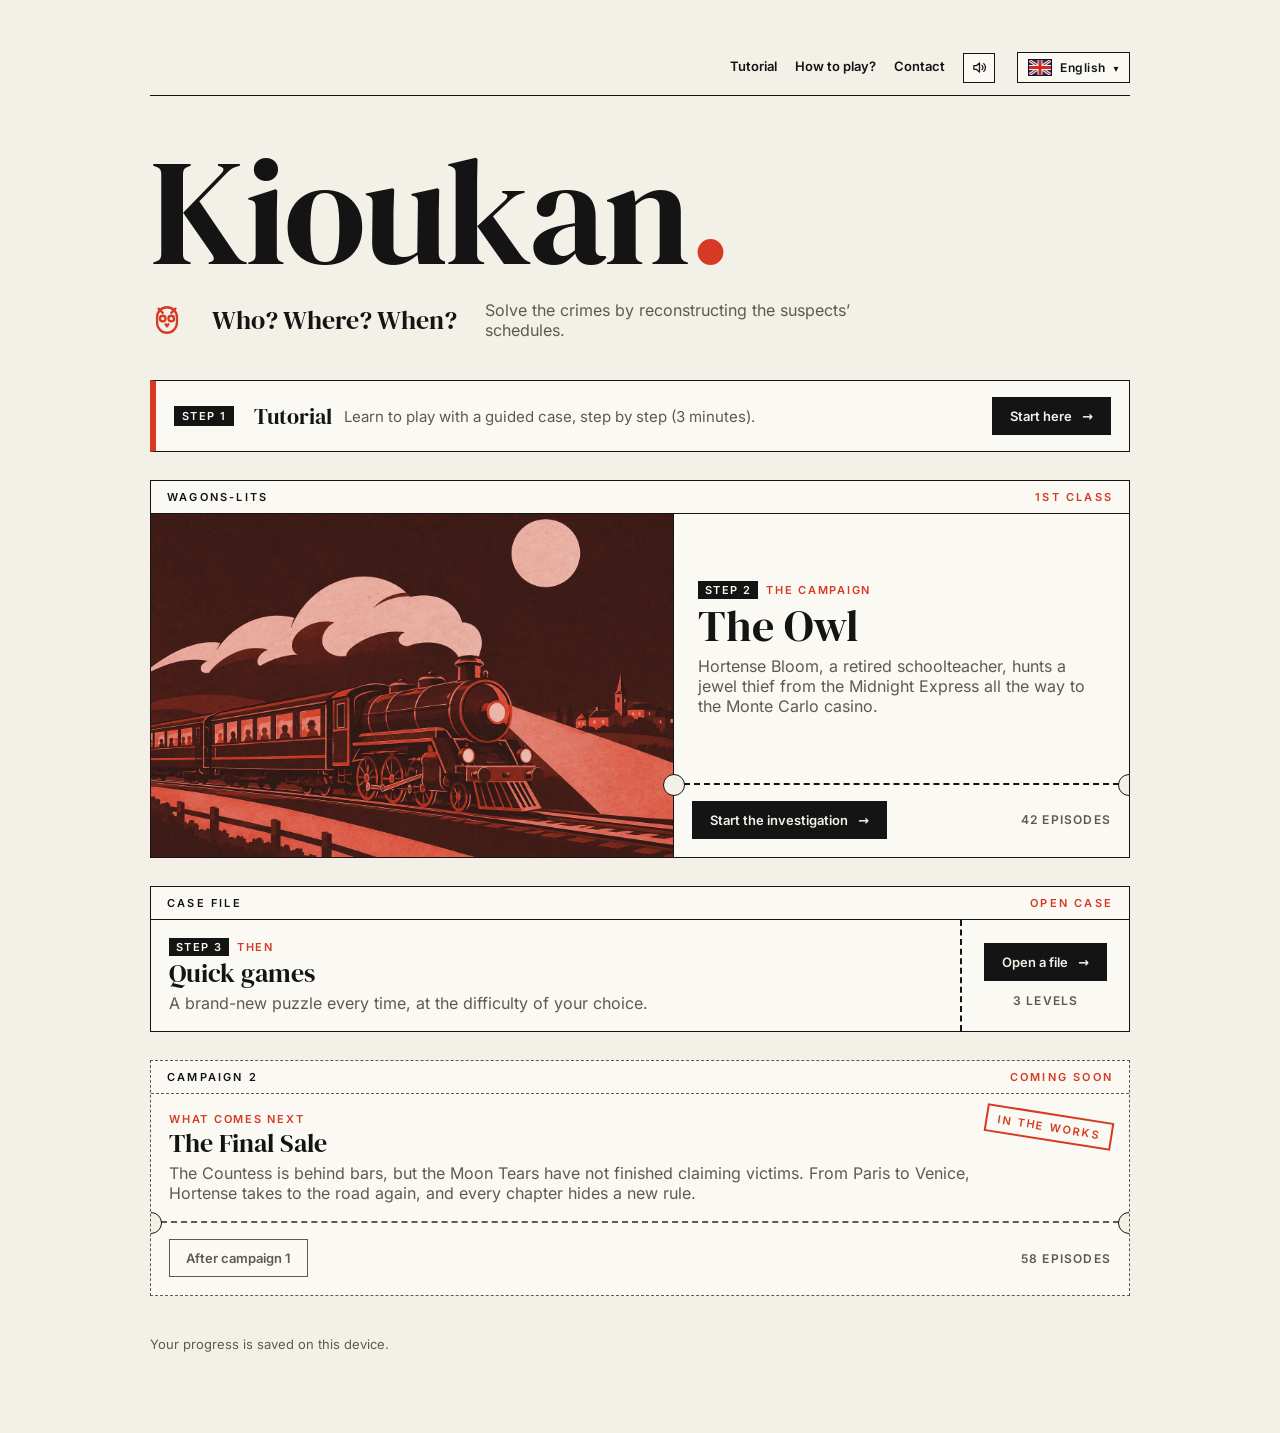
==== commit 09214069: "Accueil : teaser de la campagne 2 « La Dernière Vente » (bientôt), menu du haut sans débordement sur" ====
--- a/index.html
+++ b/index.html
@@ -54,6 +54,13 @@
 .no{font:600 12px var(--sans);letter-spacing:.1em;text-transform:uppercase;color:var(--ink-2);white-space:nowrap}
 .no.prog{color:var(--accent)}
 .mtuto{display:flex;gap:12px;align-items:center;flex-wrap:wrap;padding:16px 18px;border:1.5px solid var(--ink);border-left:6px solid var(--accent);background:var(--paper);color:var(--ink);text-decoration:none;font-size:15px;transition:transform .25s,box-shadow .25s}.mtuto:hover{transform:translate(-3px,-4px);box-shadow:6px 7px 0 var(--accent)}.mtuto .k-n{font:600 11px var(--sans);text-transform:uppercase;padding:3px 8px}.mtuto b{font-family:var(--display);font-size:22px;font-weight:400}.mtuto .go{flex:none}.mtuto .d{flex:1 1 240px;color:var(--ink-2)}.mtuto.done{border-left-color:var(--ink-2)}.mtuto.done .go{background:transparent;color:var(--ink);border:1.5px solid var(--ink)}
+.ticket.soon{position:relative;display:flex;flex-direction:column;color:var(--ink);background:var(--paper);border:1.5px dashed var(--ink-2);overflow:hidden}
+.ticket.soon .t-top{border-bottom:1.5px dashed var(--ink-2)}
+.ticket.soon .t-body{padding-right:120px}.ticket.soon h2{font-size:26px}
+.ticket.soon .stub{border-top:2px dashed var(--ink-2)}
+.ticket.soon .wait{display:inline-flex;align-items:center;padding:10px 16px;border:1.5px solid var(--ink-2);color:var(--ink-2);font:600 13px var(--sans)}
+.ticket.soon .stamp{position:absolute;right:16px;top:52px;transform:rotate(9deg);border:2px solid var(--accent);color:var(--accent);padding:5px 10px;font:600 11px var(--sans);letter-spacing:.18em;text-transform:uppercase;background:var(--paper)}
+@media(max-width:480px){.ticket.soon .t-body{padding-right:18px;padding-top:48px}.ticket.soon .stamp{top:48px}}
 .mfoot{margin-top:40px;color:var(--ink-2);font-size:13px}
 @media(prefers-reduced-motion:reduce){.head h1.logo,.owl,a.ticket,.img img.p,.faces div{transition:none!important;animation:none!important}.head:hover .owl,.head:hover h1.logo,a.ticket:hover{transform:none}}
 </style>
@@ -504,6 +511,7 @@
 .ld-list li[aria-selected="true"]:hover,.ld-list li[aria-selected="true"]:focus{color:var(--paper)}
 @keyframes ldin{from{opacity:0;transform:translateY(-4px)}to{opacity:1;transform:none}}
 .mtop nav{display:flex;align-items:center;gap:18px}
+@media(max-width:440px){.mtop nav{flex-wrap:wrap;justify-content:flex-end;gap:8px 14px}}
 html[lang="en"] .board{--tw:64px}
 html[lang="en"] .board .time{font-size:12px;padding-left:4px;padding-right:4px;white-space:nowrap}
 html[lang="en"] body::before{content:"DEMO"} body::before{display:none!important}
@@ -559,10 +567,15 @@
 <div class="img"><div class="faces" id="faces"></div></div>
 <div class="t-body"><p class="k"><span class="k-n" data-i18n>Étape 3</span><span data-i18n>Pour continuer</span></p><h2 data-i18n>Parties rapides</h2><p class="d" data-i18n>Une énigme toujours nouvelle, à la difficulté de votre choix.</p></div>
 <div class="stub"><span class="go" data-i18n>Ouvrir un dossier</span><span class="no" data-i18n>3 niveaux</span></div></a>
+<div class="ticket soon" aria-label="Campagne 2, bientôt"><div class="t-top"><span data-i18n>Campagne 2</span><span data-i18n>Bientôt</span></div>
+<span class="stamp" data-i18n>En cours d’écriture</span>
+<div class="t-body"><p class="k"><span data-i18n>La suite</span></p><h2 data-i18n>La Dernière Vente</h2><p class="d" data-i18n>La Comtesse est derrière les barreaux, mais les Larmes de Lune n’ont pas fini de faire des victimes. De Paris à Venise, Hortense reprend la route, et chaque chapitre cache une règle nouvelle.</p></div>
+<div class="stub"><span class="wait" id="c2-lock" data-i18n>Après la campagne 1</span><span class="no" data-i18n>58 épisodes</span></div></div>
 </main>
 <p class="mfoot" data-i18n>Votre progression est enregistrée sur cet appareil.</p></div>
 <dialog id="howto" class="howto-dlg" aria-labelledby="howto-title"><div class="howto-in"><button type="button" class="howto-x" aria-label="Fermer" data-close>×</button><div id="howto-body"></div></div></dialog>
-<script>Object.assign(window.KIOUKAN_EN || (window.KIOUKAN_EN = {}), {"42 épisodes": "42 episodes", "Histoire terminée": "Story complete"});</script>
+<script>Object.assign(window.KIOUKAN_EN || (window.KIOUKAN_EN = {}), {"42 épisodes": "42 episodes", "Histoire terminée": "Story complete", "Campagne 2": "Campaign 2", "Bientôt": "Coming soon", "En cours d’écriture": "In the works", "La suite": "What comes next", "La Dernière Vente": "The Final Sale", "La Comtesse est derrière les barreaux, mais les Larmes de Lune n’ont pas fini de faire des victimes. De Paris à Venise, Hortense reprend la route, et chaque chapitre cache une règle nouvelle.": "The Countess is behind bars, but the Moon Tears have not finished claiming victims. From Paris to Venice, Hortense takes to the road again, and every chapter hides a new rule.", "Après la campagne 1": "After campaign 1", "58 épisodes": "58 episodes", "Campagne 1 terminée, patience !": "Campaign 1 done, stay tuned!"});</script>
+<script>Object.assign(window.KIOUKAN_EN || (window.KIOUKAN_EN = {}), {"« À 19 h, le docteur était au jardin, à respirer « le bon air » à pleins poumons. »": "“At 7 pm, the doctor was in the garden, breathing in ‘the good air’ by the lungful.”", "« À 21 h, Marcel était dans la coursive. Un mécanicien hors de sa salle des machines : quel rebondissement ! »": "“At 9 pm, Rusty was in the gangway. A mechanic out of his engine room: what a twist!”", "« À 20 h, Lucie était dans la salle à manger, à se goinfrer de homard ! »": "“At 8 pm, Lucy was in the dining room, stuffing herself with lobster!”", "« À 21 h 30, j’étais sur la scène, à répéter mon grand air. »": "“At 9:30 pm, I was on the stage, rehearsing my big aria.”", "« À 22 h, Enzo était sur la scène. Hélas. »": "“At 10 pm, Enzo was on the stage. Alas.”", "« À 22 h, Rémi était au bar américain, à mendier une avance. »": "“At 10 pm, Remy was at the American bar, begging for an advance.”", "« À 21 h, j’étais dans le hall, à guetter les gros joueurs. Et leurs pourboires. »": "“At 9 pm, I was in the hall, watching for the high rollers. And their tips.”", "Le contrôleur est passé par le salon-fumoir dans la soirée, pour poinçonner les cigares.": "The conductor passed through the smoking lounge during the evening, to punch the cigars.", "« À 20 h, il n’y avait personne à la cave. Je l’atteste. »": "“At 8 pm, there was nobody in the cellar. I can attest to it.”", "« Je suis passé par la salle des machines dans la soirée. Forcément. »": "“I passed through the engine room during the evening. Obviously.”", "« À 20 h, Lucie et moi étions dans la même pièce. Elle m’a demandé comment on arrête un moteur. »": "“At 8 pm, Lucy and I were in the same room. She asked me how you stop an engine.”", "Marcel n’a jamais mis les pieds dans la salle à manger : trop de nappes blanches pour ses mains pleines de cambouis.": "Rusty never set foot in the dining room: too many white tablecloths for his greasy hands.", "« Je n’ai pas bougé à 20 h 30 comme à 21 h : je faisais mes vocalises. »": "“I didn’t move at 8:30 pm and at 9 pm: I was doing my vocal exercises.”", "« Sam est passé par la scène dans la soirée. Il cherchait son trou, je suppose. »": "“Sam passed through the stage during the evening. Looking for his box, I suppose.”", "« À 21 h, il n’y avait personne en coulisses. J’y ai cherché un public, en vain. »": "“At 9 pm, there was nobody in the wings. I looked for an audience there, in vain.”", "« À 21 h, la fosse d’orchestre était vide. Les musiciens prenaient leur pause. »": "“At 9 pm, the orchestra pit was empty. The musicians were on their break.”", "« Le régisseur a changé de pièce entre 20 h 30 et 21 h. Une corde à surveiller, sans doute. »": "“The stage manager changed rooms between 8:30 pm and 9 pm. A rope to keep an eye on, no doubt.”", "« À 21 h, personne dans la fosse d’orchestre. J’y ai ramassé trois boutons. »": "“At 9 pm, nobody in the orchestra pit. I picked up three buttons there.”", "« Sam n’a pas bougé à 21 h comme à 21 h 30. Il révisait son livret. »": "“Sam stayed put at 9 pm and at 9:30 pm. He was going over his script.”", "« Et Enzo n’a pas bougé à 22 h comme à 22 h 30. Il saluait. Longuement. »": "“And Enzo stayed put at 10 pm and at 10:30 pm. He was taking his bows. At length.”", "« À 21 h 30, il n’y avait personne au bar américain. J’ai dû me servir moi-même. »": "“At 9:30 pm, there was nobody at the American bar. I had to serve myself.”", "« À 21 h 30, Rémi et moi n’étions pas ensemble. Il porte la poisse. »": "“At 9:30 pm, Remy and I were not together. He brings bad luck.”"});</script>
 <script src="img/images.js"></script>
 <script>
 (function () {
@@ -578,6 +591,7 @@
     if (n) {
       var no = document.getElementById('story-no');
       no.removeAttribute('data-i18n'); no.textContent = n >= 42 ? T('Histoire terminée') : T('Épisode') + ' ' + Math.min(n + 1, 42) + ' / 42'; no.className = 'no prog';
+      if (n >= 42) { var cl = document.getElementById('c2-lock'); cl.removeAttribute('data-i18n'); cl.textContent = T('Campagne 1 terminée, patience !'); }
       var sb = document.getElementById('story-btn'); sb.removeAttribute('data-i18n'); sb.textContent = T(n >= 42 ? 'Relire l’enquête' : 'Reprendre l’enquête');
     }
   } catch (e) { /* stockage indisponible */ }
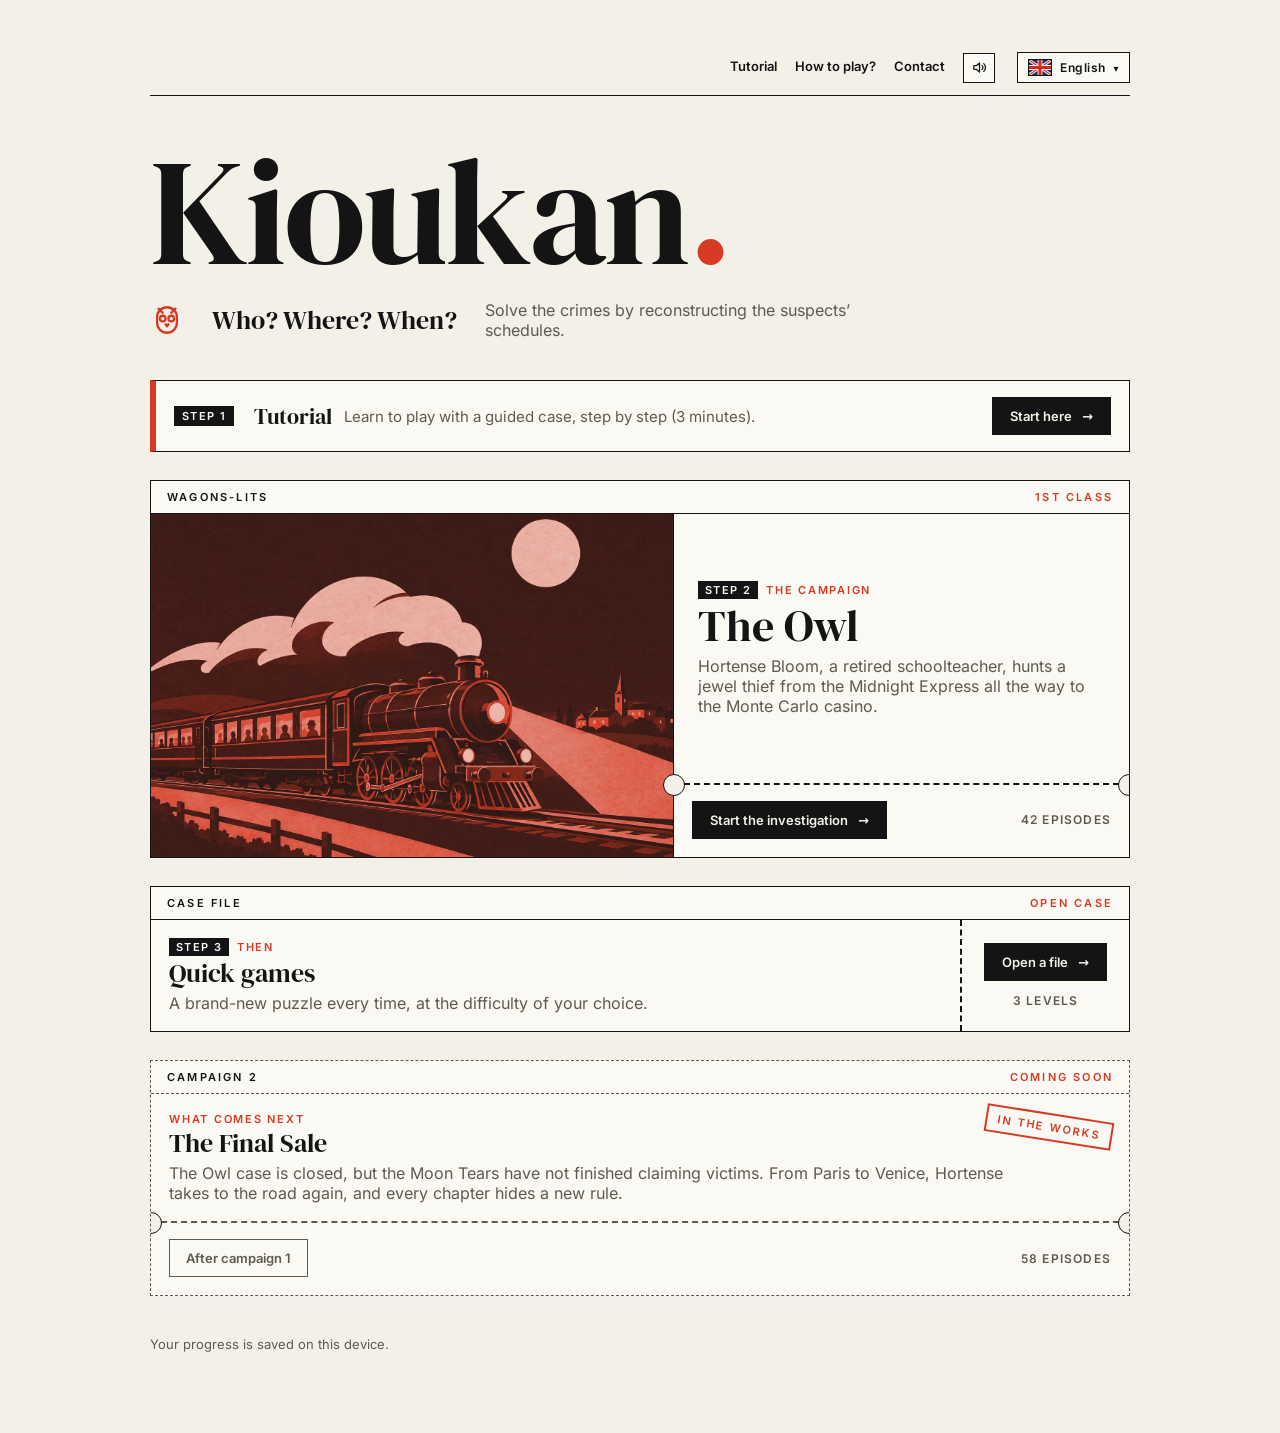
==== commit 3df91629: "Accueil : le teaser de la campagne 2 ne dévoile plus le coupable de la campagne 1 Co-Authored-By: Cl" ====
--- a/index.html
+++ b/index.html
@@ -75,7 +75,7 @@
   var stored = '';
   try { stored = localStorage.getItem('kioukan.lang') || ''; } catch (e) { /* stockage indisponible */ }
   var nav = (navigator.language || 'en').toLowerCase();
-  var lang = stored === 'fr' || stored === 'en' ? stored : (nav.indexOf('fr') === 0 ? 'fr' : 'en');
+  var lang = stored === 'fr' || stored === 'en' || stored === 'it' ? stored : (nav.indexOf('fr') === 0 ? 'fr' : nav.indexOf('it') === 0 ? 'it' : 'en');
   window.KIOUKAN_LANG = lang;
   try { document.documentElement.lang = lang; } catch (e) { /* rien */ }
 
@@ -89,19 +89,51 @@
     'Mme Delaunay': 'Mrs Delaunay', 'Dr Moreau': 'Dr Moreau', 'Baron Voss': 'Baron Voss', 'Roux': 'Roux', 'Mlle Ferrand': 'Miss Ferrand',
     'Mme Lefèvre': 'Mrs Lefèvre', 'M. Costa': 'Mr Costa', 'Dr Bellamy': 'Dr Bellamy', 'Mme Okafor': 'Mrs Okafor', 'Chef Duval': 'Chef Duval'
   };
+  /* Noms italiens : jeux de mots refaits en italien (pas de traduction littérale) */
+  var NAMES_IT = {
+    'Hortense Lafleur': 'Ortensia Fiore', 'Comtesse Diane de Carat': 'Contessa Diana dei Carati',
+    'Rémi Sansou': 'Remo Squattrinato', 'Aria Vibrato': 'Aria Vibrato', 'Ernest Couchette': 'Ernesto Cuccetta',
+    'Jean Bilet': 'Gianni Biglietti', 'Pr Hector Tumulus': 'Prof. Ettore Tumulo',
+    'André Vivalto': 'André Vivalto', 'Paul Ochon': 'Paolo Guanciale', 'Lise Défait': 'Lisa Sfatta', 'Max Valise': 'Max Valigia', 'Jacques Teil': 'Aldo Spritz', 'Ginette Pépite': 'Gina Pepita', 'Chef Al Dente': 'Chef Al Dente',
+    'Maître Gérard Menvussa': 'Notaio Guido Nonvedo', 'Lucie Fer': 'Lucia Fero', 'Hippolyte Plateau': 'Ippolito Vassoio', 'Julie Enne': 'Giulia Soffritto', 'Basile Bouture': 'Basilio Talea', 'Dr Mehdi Cament': 'Dott. Medi Camento',
+    'Capitaine Jean Tempête': 'Capitano Gianni Tempesta', 'Marcel Hélice': 'Marcello Elica', 'Paul Ka': 'Mario Zurka', 'Cécile Ence': 'Cecilia Silenzi', 'Agathe Crispie': 'Agata Crispi',
+    'Enzo Lyrico': 'Enzo Lyrico', 'Maestro Vivaldo Baguette': 'Maestro Vivaldo Bacchetta', 'Paulette Paillette': 'Carla Lustrini', 'Sam Souffle': 'Saverio Soffio', 'Gérard Rideau': 'Gerardo Sipario',
+    'René Vaplu': 'Renato Puntata', 'Bernadette Banco': 'Bernardetta Banco', 'Jacques Potte': 'Giacomo Potti',
+    'Mme Vernet': 'Sig.ra Vernet', 'Dr Aubry': 'Dott. Aubry', 'Lucas': 'Lucas', 'Colonel Marchal': 'Colonnello Marchal', 'Inès': 'Inès',
+    'Mme Delaunay': 'Sig.ra Delaunay', 'Dr Moreau': 'Dott. Moreau', 'Baron Voss': 'Barone Voss', 'Roux': 'Roux', 'Mlle Ferrand': 'Sig.na Ferrand',
+    'Mme Lefèvre': 'Sig.ra Lefèvre', 'M. Costa': 'Sig. Costa', 'Dr Bellamy': 'Dott. Bellamy', 'Mme Okafor': 'Sig.ra Okafor', 'Chef Duval': 'Chef Duval',
+    'Inspecteur Armand Songe': 'Ispettore Filippo Fandoni', 'Juge Odile Hibéré': 'Giudice Delia Berata', 'Gédéon Barreau': 'Gedeone Sbarra', 'Maître Adjugé Vandu': 'Maestro Aldo Venduto',
+    'Ana Gramme': 'Anna Gramma', 'Marquis Hugues de Montfaucon': 'Marchese Ugo di Montfalcone', 'Pia Doppio': 'Pia Doppio', 'Paola Doppio': 'Paola Doppio',
+    'Frère Bernard Lhermite': 'Frate Bernardo Eremita', 'Frank Suisse': 'Franco Svizzero', 'Gaspard Pièce': 'Gaspare Grimaldello', 'Cyrielle Bougie': 'Cirilla Candela',
+    'Monsieur Moustache': 'Signor Baffo', 'Barnabé': 'Barnaba'
+  };
+  window.KIOUKAN_SHORT_IT = { 'Hortense Lafleur': 'Ortensia', 'Comtesse Diane de Carat': 'Contessa', 'Rémi Sansou': 'Remo', 'Aria Vibrato': 'Aria', 'Ernest Couchette': 'Ernesto', 'Jean Bilet': 'Biglietti', 'Pr Hector Tumulus': 'Tumulo',
+    'André Vivalto': 'Vivalto', 'Paul Ochon': 'Guanciale', 'Lise Défait': 'Lisa', 'Max Valise': 'Max', 'Jacques Teil': 'Spritz', 'Ginette Pépite': 'Gina', 'Chef Al Dente': 'Al Dente',
+    'Maître Gérard Menvussa': 'Nonvedo', 'Lucie Fer': 'Lucia', 'Hippolyte Plateau': 'Ippolito', 'Julie Enne': 'Giulia', 'Basile Bouture': 'Basilio', 'Dr Mehdi Cament': 'Camento',
+    'Capitaine Jean Tempête': 'Tempesta', 'Marcel Hélice': 'Marcello', 'Paul Ka': 'Zurka', 'Cécile Ence': 'Cecilia', 'Agathe Crispie': 'Agata',
+    'Enzo Lyrico': 'Enzo', 'Maestro Vivaldo Baguette': 'Bacchetta', 'Paulette Paillette': 'Carla', 'Sam Souffle': 'Saverio', 'Gérard Rideau': 'Sipario', 'René Vaplu': 'Renato', 'Bernadette Banco': 'Banco', 'Jacques Potte': 'Potti',
+    'Inspecteur Armand Songe': 'Fandoni', 'Juge Odile Hibéré': 'Berata', 'Gédéon Barreau': 'Sbarra', 'Maître Adjugé Vandu': 'Venduto', 'Ana Gramme': 'Anna', 'Marquis Hugues de Montfaucon': 'Marchese',
+    'Pia Doppio': 'Pia', 'Paola Doppio': 'Paola', 'Frère Bernard Lhermite': 'Frate Bernardo', 'Frank Suisse': 'Svizzero', 'Gaspard Pièce': 'Gaspare', 'Cyrielle Bougie': 'Cirilla', 'Monsieur Moustache': 'Baffo', 'Barnabé': 'Barnaba' };
+  window.KIOUKAN_NAMES_IT = NAMES_IT;
   window.KIOUKAN_SHORT_EN = { 'Hortense Lafleur': 'Hortense', 'Comtesse Diane de Carat': 'Countess', 'Rémi Sansou': 'Remy', 'Aria Vibrato': 'Aria', 'Ernest Couchette': 'Ernest', 'Jean Bilet': 'Punch', 'Pr Hector Tumulus': 'Barrow', 'André Vivalto': 'Vivalto', 'Paul Ochon': 'Pillow', 'Lise Défait': 'Sheila', 'Max Valise': 'Lou', 'Jacques Teil': 'Collins', 'Ginette Pépite': 'Goldie', 'Chef Al Dente': 'Al Dente', 'Maître Gérard Menvussa': 'Nott', 'Lucie Fer': 'Lucy', 'Hippolyte Plateau': 'Ivor', 'Julie Enne': 'Julie', 'Basile Bouture': 'Bud', 'Dr Mehdi Cament': 'Cation', 'Marcel Hélice': 'Rusty', 'Paul Ka': 'Kerr', 'Cécile Ence': 'Cecily', 'Agathe Crispie': 'Agatha', 'Capitaine Jean Tempête': 'Gale', 'Enzo Lyrico': 'Enzo', 'Paulette Paillette': 'Sally', 'Sam Souffle': 'Sam', 'Gérard Rideau': 'Tenn', 'Maestro Vivaldo Baguette': 'Baguette', 'René Vaplu': 'Noah', 'Bernadette Banco': 'Betty', 'Jacques Potte': 'Potts' };
   var REV = {}, k;
   for (k in NAMES) REV[NAMES[k]] = k;
+  for (k in NAMES_IT) REV[NAMES_IT[k]] = k;
   window.KIOUKAN_NAMES = NAMES;
   /* nom affiché pour un identifiant */
-  window.tn = function (n) { return lang === 'en' ? (NAMES[n] || n) : n; };
+  window.tn = function (n) { return lang === 'en' ? (NAMES[n] || n) : lang === 'it' ? (NAMES_IT[n] || n) : n; };
+  /* nom court affiché (fiches, grille) */
+  window.tshort = function (n, fallback) { var m = lang === 'en' ? window.KIOUKAN_SHORT_EN : lang === 'it' ? window.KIOUKAN_SHORT_IT : null; return (m && m[n]) || fallback; };
   /* identifiant français pour un nom affiché (ou déjà un identifiant) */
   window.frName = function (n) { return REV[n] || n; };
 
   /* Textes d'interface : la clé est le texte français ; sans traduction on garde le français */
   window.KIOUKAN_EN = window.KIOUKAN_EN || {};
+  window.KIOUKAN_IT = window.KIOUKAN_IT || {};
   window.T = function (fr, vars) {
-    var s = lang === 'en' && window.KIOUKAN_EN[fr] != null ? window.KIOUKAN_EN[fr] : fr;
+    var s = fr;
+    if (lang === 'en' && window.KIOUKAN_EN[fr] != null) s = window.KIOUKAN_EN[fr];
+    else if (lang === 'it') s = window.KIOUKAN_IT[fr] != null ? window.KIOUKAN_IT[fr] : (window.KIOUKAN_EN[fr] != null ? window.KIOUKAN_EN[fr] : fr);
     if (vars) for (var key in vars) s = s.split('{' + key + '}').join(vars[key]);
     return s;
   };
@@ -109,6 +141,7 @@
   /* Changement de langue : bandeau qui descend avec le drapeau, puis la page se recharge ; il remonte à l'arrivée */
   var FLAGS = {
     fr: '<svg viewBox="0 0 3 2" preserveAspectRatio="none"><rect width="1" height="2" fill="#0a3a9c"/><rect x="1" width="1" height="2" fill="#f4f1ea"/><rect x="2" width="1" height="2" fill="#d6281f"/></svg>',
+    it: '<svg viewBox="0 0 3 2" preserveAspectRatio="none"><rect width="1" height="2" fill="#0b8a3e"/><rect x="1" width="1" height="2" fill="#f4f1ea"/><rect x="2" width="1" height="2" fill="#d6281f"/></svg>',
     en: '<svg viewBox="0 0 60 40" preserveAspectRatio="xMidYMid slice"><rect width="60" height="40" fill="#1c2f6e"/><path d="M0 0L60 40M60 0L0 40" stroke="#f4f1ea" stroke-width="8"/><path d="M0 0L60 40M60 0L0 40" stroke="#d6281f" stroke-width="3"/><path d="M30 0V40M0 20H60" stroke="#f4f1ea" stroke-width="13"/><path d="M30 0V40M0 20H60" stroke="#d6281f" stroke-width="8"/></svg>'
   };
   window.setLang = function (l) {
@@ -124,11 +157,11 @@
     var ar = document.querySelectorAll('[data-i18n-aria]');
     for (var q = 0; q < ar.length; q++) ar[q].setAttribute('aria-label', window.T(ar[q].getAttribute('data-i18n-aria')));
     var menus = document.querySelectorAll('[data-lang-menu]');
-    var LANGS = [['fr', 'Français'], ['en', 'English']];
+    var LANGS = [['fr', 'Français'], ['en', 'English'], ['it', 'Italiano']];
     for (var i = 0; i < menus.length; i++) {
       (function (host) {
         var cur = LANGS.filter(function (x) { return x[0] === lang; })[0];
-        host.innerHTML = '<button type="button" class="ld-btn" aria-haspopup="listbox" aria-expanded="false" aria-label="' + (lang === 'fr' ? 'Langue' : 'Language') + '"><i class="lf">' + FLAGS[lang] + '</i><span>' + cur[1] + '</span><em aria-hidden="true">▾</em></button>' +
+        host.innerHTML = '<button type="button" class="ld-btn" aria-haspopup="listbox" aria-expanded="false" aria-label="' + (lang === 'fr' ? 'Langue' : lang === 'it' ? 'Lingua' : 'Language') + '"><i class="lf">' + FLAGS[lang] + '</i><span>' + cur[1] + '</span><em aria-hidden="true">▾</em></button>' +
           '<ul class="ld-list" role="listbox" hidden>' + LANGS.map(function (x) {
             return '<li role="option" tabindex="-1" data-l="' + x[0] + '" aria-selected="' + (x[0] === lang) + '"><i class="lf">' + FLAGS[x[0]] + '</i>' + x[1] + '</li>';
           }).join('') + '</ul>';
@@ -150,7 +183,7 @@
 })();
 </script>
 <script>window.KIOUKAN_EN = window.KIOUKAN_EN || {};
-Object.assign(window.KIOUKAN_EN, {"Les Larmes de Lune": "Moon Tears", "Le collier de la comtesse a disparu.": "The countess’s necklace has vanished.", "Bijou, son caniche, a aboyé à {h} : c’est l’heure du vol, et le voleur était seul avec lui {lieu}. Reconstitue les déplacements des trois passagers.": "Jewel, her poodle, barked at {h}: that is the time of the theft, and the thief was alone with the dog {lieu}. Reconstruct the movements of the three passengers.", "le voleur": "the thief", "vol": "theft", "Paris – Nice, par le chemin des écoliers : sept nuits à bord de l’Express de minuit.": "Paris to Nice, the scenic route: seven nights aboard the Midnight Express.", "Première nuit. Le train file vers le sud.": "First night. The train races south.", "Non… Non, non, non !": "No… No, no, no!", "CLAC": "SLAM", "Mon collier ! Les Larmes de Lune ! Volé pendant que je dînais !": "My necklace! The Moon Tears! Stolen while I was at dinner!", "Respirez, comtesse. Prochain arrêt : Lyon, à minuit. Votre voleur est encore à bord.": "Breathe, Countess. Next stop: Lyon, at midnight. Your thief is still on board.", "Hortense Lafleur. Institutrice à la retraite… et détective à ses heures.": "Hortense Bloom. Retired schoolteacher… and part-time detective.", "Votre caniche a aboyé à {h} précises.": "Your poodle barked at {h} sharp.", "C’est l’heure du vol. Le voleur était seul avec le chien {lieu}.": "That is the time of the theft. The thief was alone with the dog {lieu}.", "Trois passagers n’ont pas d’alibi. Reconstitue leurs allées et venues.": "Three passengers have no alibi. Reconstruct their comings and goings.", "Bon, bon… Je voulais juste l’emprunter pour le casino de Monte-Carlo. Je l’aurais rendu avant le petit-déjeuner !": "Well, well… I only wanted to borrow it for the Monte Carlo casino. I’d have returned it before breakfast!", "Le casino attendra, jeune homme. Rendez ce collier à votre tante.": "The casino can wait, young man. Give that necklace back to your aunt.", "La nuit suivante, un cri d’horreur retentit à bord. Celui du professeur Tumulus…": "The next night, a scream of horror rings out on board. Professor Barrow’s…", "AAAAH !": "AAAAH!", "Le papyrus à la soupe": "The Papyrus in the Soup", "Le papyrus du professeur a fini dans la soupe.": "The professor’s papyrus ended up in the soup.", "La soupière a été renversée à {h}, {lieu}, par la seule personne présente. Qui a noyé Ramsès Deux-Fois ?": "The soup tureen was knocked over at {h}, {lieu}, by the only person there. Who drowned Ramses the Second Helping?", "le coupable": "the culprit", "méfait": "mischief", "Mon papyrus de Ramsès Deux-Fois ! Trempé dans la soupe à l’oignon ! Trois mille ans d’histoire, et ça sent la ciboulette !": "My papyrus of Ramses the Second Helping! Soaked in onion soup! Three thousand years of history, and it smells of chives!", "La soupière a été renversée à {h}, {lieu}. Une seule personne s’y trouvait.": "The tureen was knocked over at {h}, {lieu}. Only one person was there.", "Ce soir, le professeur Tumulus n’a pas quitté la voiture-bar. Restent trois suspects.": "Tonight, Professor Barrow never left the bar car. That leaves three suspects.", "Je voulais seulement le faire sécher… sur la soupière. Elle était chaude, c’était pratique !": "I only wanted to dry it… on the tureen. It was hot, it was handy!", "Un papyrus n’est pas une serviette, Ernest. Même en wagon-restaurant.": "A papyrus is not a napkin, Ernest. Even in a dining car.", "Troisième nuit. Le contrôleur cherche désespérément quelque chose…": "Third night. The inspector is desperately looking for something…", "La poinçonneuse": "The Ticket Punch", "La poinçonneuse du contrôleur a disparu.": "The inspector’s ticket punch has disappeared.", "Elle a été dérobée à {h}, {lieu}. Jean Bilet était au fourgon, il est hors de cause. Lequel des trois autres passagers ?": "It was stolen at {h}, {lieu}. Jack Punch was in the luggage van, so he is in the clear. Which of the other three passengers did it?", "Ma poinçonneuse ! Sans elle, je ne peux plus poinçonner ! Un contrôleur qui ne poinçonne pas, c’est un passager !": "My ticket punch! Without it, I can’t punch! An inspector who doesn’t punch is just a passenger!", "On l’a prise {lieu}, à {h}. Le voleur y était seul.": "It was taken {lieu}, at {h}. The thief was alone there.", "Cette fois, la nuit sera plus longue : six créneaux à reconstituer.": "This time the night will be longer: six time slots to reconstruct.", "Je voulais faire des confettis pour ma première à l’Opéra. Les confettis poinçonnés, c’est très chic.": "I wanted to make confetti for my opening night at the Opera. Punched confetti is very chic.", "Chic, peut-être. Légal, certainement pas.": "Chic, perhaps. Legal, certainly not.", "Quatrième nuit. C’est Bijou, le caniche, qui disparaît.": "Fourth night. This time it’s Jewel the poodle who vanishes.", "OUAF !": "WOOF!", "Un caniche sans billet": "A Poodle Without a Ticket", "Bijou le caniche a été enlevé.": "Jewel the poodle has been kidnapped.", "Le chien a été emmené à {h}, {lieu}, par une personne seule avec lui. Retrouve-la.": "The dog was taken at {h}, {lieu}, by someone alone with it. Find them.", "enlèvement": "kidnapping", "Bijou ! Mon Bijou ! Quelqu’un a enlevé mon caniche !": "Jewel! My Jewel! Someone has kidnapped my poodle!", "On l’a entendu gémir {lieu} à {h}. Son ravisseur était seul avec lui.": "Whimpering was heard {lieu} at {h}. The kidnapper was alone with the dog.", "Le professeur Tumulus dormait sous ses papyrus et le neveu ronflait. Restent trois suspects.": "Professor Barrow was asleep under his papyri and the nephew was snoring. That leaves three suspects.", "Le règlement est clair : pas de billet, pas de voyage. Même pour un caniche.": "The rules are clear: no ticket, no travel. Even for a poodle.", "Le caniche voyage avec sa maîtresse, monsieur Bilet. Il a même un collier, lui.": "The poodle travels with its mistress, Mr Punch. It even has a collar, which is more than I can say for you.", "Cinquième nuit. La diva Aria Vibrato ne peut plus chanter une note…": "Fifth night. The diva Aria Vibrato can’t sing a single note…", "Fausse note": "A Sour Note", "Les pastilles de la diva ont été piégées.": "The diva’s throat lozenges have been tampered with.", "Quelqu’un a glissé des bonbons au piment dans la boîte d’Aria Vibrato à {h}, {lieu}. Lequel des quatre ?": "Someone slipped chilli sweets into Aria Vibrato’s tin at {h}, {lieu}. Which of the four?", "Mes pastilles pour la voix ! Remplacées par des bonbons au piment ! Ma voix… elle est partie en fumée !": "My voice lozenges! Swapped for chilli sweets! My voice… it went up in smoke!", "Quatre suspects, cette fois. L’échange a eu lieu {lieu}, à {h}.": "Four suspects this time. The swap took place {lieu}, at {h}.", "La comtesse, elle, ne quittait pas Bijou d’une semelle.": "The countess, meanwhile, never let Jewel out of her sight.", "Elle faisait ses vocalises toute la nuit ! Même mes momies ne pouvaient plus dormir.": "She did her vocal warm-ups all night long! Even my mummies couldn’t sleep.", "Il existe des bouchons d’oreilles, professeur. Ils sont moins épicés.": "Earplugs exist, Professor. They are less spicy.", "Sixième nuit. Le train freine brutalement en pleine campagne.": "Sixth night. The train brakes sharply in the middle of the countryside.", "SKRIIII !": "SKREEEE!", "Signal d’alarme": "Pull the Cord", "Le signal d’alarme a été tiré.": "The emergency cord has been pulled.", "Le train s’est arrêté net à {h}. La poignée se trouve {lieu}, et le coupable y était seul. Qui a fait ça ?": "The train stopped dead at {h}. The handle is {lieu}, and the culprit was alone there. Who did this?", "alarme": "alarm", "Quelqu’un a tiré le signal d’alarme ! Une heure de retard ! Vous savez combien de billets je vais devoir re-poinçonner ?": "Someone pulled the emergency cord! An hour late! Do you know how many tickets I’ll have to re-punch?", "La poignée a été tirée {lieu}, à {h}. Le coupable était seul.": "The handle was pulled {lieu}, at {h}. The culprit was alone.", "Je pensais que c’était la poignée des toilettes ! Et puis… je voulais descendre à Monaco. Le casino, vous comprenez.": "I thought it was the toilet chain! And then… I wanted to get off at Monaco. The casino, you understand.", "Rémi, encore vous. Je commence à connaître votre chronologie par cœur.": "Remy, you again. I’m starting to know your timeline by heart.", "Au matin du septième jour, la comtesse ouvre son écrin. Le collier est là… mais il est faux.": "On the morning of the seventh day, the countess opens her jewel case. The necklace is there… but it’s fake.", "La plume du Hibou": "The Owl’s Feather", "Le vrai collier a été remplacé par une copie.": "The real necklace has been replaced by a copy.", "Une plume de hibou a été trouvée dans l’écrin. L’échange a eu lieu à {h}, {lieu}. Qui travaille pour le Hibou ?": "An owl feather was found in the case. The swap took place at {h}, {lieu}. Who works for the Owl?", "échange": "swap", "C’est du verre ! On a échangé mes Larmes de Lune contre une vulgaire copie ! Et il y a… une plume !": "It’s glass! My Moon Tears have been swapped for a cheap copy! And there’s… a feather!", "Une plume de hibou. La signature d’un cambrioleur célèbre. L’échange a eu lieu {lieu}, à {h}.": "An owl feather. The signature of a famous burglar. The swap took place {lieu}, at {h}.", "Dernier mystère avant Nice. Rémi, puni, n’a pas quitté sa tante de la nuit : il est hors de cause.": "Last mystery before Nice. Remy, grounded, never left his aunt all night: he is in the clear.", "Un monsieur masqué m’a donné un très gros pourboire pour échanger deux colliers. Je croyais que c’était un jeu de société !": "A masked gentleman gave me a very generous tip to swap two necklaces. I thought it was a parlour game!", "Le Hibou. Il a déjà filé avec le vrai collier. Mais un hibou, ça finit toujours par rentrer au nid.": "The Owl. He has already made off with the real necklace. But an owl always comes back to its nest.", "Fin du chapitre 1. Direction Nice, et le Grand Hôtel des Mouettes.": "End of chapter 1. Next stop: Nice, and the Grand Hôtel des Mouettes.", "À 22 h, Rémi a emprunté dix francs à Ernest « jusqu’à demain ». À 23 h, Ernest le cherchait pour récupérer son argent : ils n’étaient pas dans la même voiture.": "At 10 pm, Remy borrowed ten francs from Ernest \"until tomorrow\". At 11 pm, Ernest was looking for him to get his money back: they were not in the same car.", "De 21 h à 21 h 30, Aria a fait ses vocalises sans bouger d’un pouce : une diva ne se déplace pas pendant ses gammes.": "From 9 pm to 9:30 pm, Aria did her vocal exercises without moving an inch: a diva does not move during her scales.", "Ernest a changé trois fois de voiture dans la soirée, plateau à la main : une fois entre 21 h et 21 h 30, une autre entre 22 h et 22 h 30.": "Ernest changed cars three times during the evening, tray in hand: once between 9 pm and 9:30 pm, and once between 10 pm and 10:30 pm.", "Rémi est passé par le fourgon à un moment de la soirée. Pour y cacher ses créanciers, paraît-il.": "Remy passed through the luggage van at some point in the evening. To hide from his creditors, apparently.", "Au cours de la soirée, Aria est passée au wagon-restaurant réclamer du miel pour sa gorge. Ernest y est passé lui aussi, à un moment ou à un autre.": "During the evening, Aria passed through the dining car to ask for honey for her throat. Ernest passed through too, at one time or another.", "Le contrôleur a vérifié le billet d’Aria quand la pendule a sonné dix coups… puis encore à 23 h, « par précaution ». Les deux fois, ils étaient dans la même voiture.": "The inspector checked Aria’s ticket when the clock struck ten… then again at 11 pm, \"just in case\". Both times, they were in the same car.", "À 21 h comme à 22 h, Ernest astiquait l’argenterie, seul dans sa voiture.": "At 9 pm and at 10 pm, Ernest was polishing the silverware, alone in his car.", "Jean Bilet a changé de voiture quatre fois dans la soirée. Un contrôleur ne tient pas en place.": "Jack Punch changed cars four times during the evening. An inspector can’t sit still.", "Ernest a changé trois fois de voiture, mais de 22 h 30 à 23 h, il n’a pas quitté la sienne : il recollait une soupière.": "Ernest changed cars three times, but from 10:30 pm to 11 pm he stayed put: he was gluing a soup tureen back together.", "À 21 h 30, Aria n’était plus dans la voiture où elle se trouvait à 21 h : elle fuyait un courant d’air.": "At 9:30 pm, Aria was no longer in the car she had been in at 9 pm: she was fleeing a draught.", "Dans la soirée, Aria est passée par le salon-fumoir (en toussant ostensiblement) et Ernest par la voiture-bar.": "During the evening, Aria passed through the smoking lounge (coughing ostentatiously) and Ernest through the bar car.", "À 21 h 30, le professeur Tumulus expliquait à Aria comment on momifie un chat. Elle faisait semblant d’écouter, juste à côté de lui.": "At 9:30 pm, Professor Barrow was explaining to Aria how to mummify a cat. She pretended to listen, right next to him.", "Rémi a suivi Aria comme son ombre à 22 h et à 22 h 30, pour lui emprunter de quoi jouer. Entre ces deux heures, elle a changé de voiture pour le semer… en vain.": "Remy followed Aria like a shadow at 10 pm and 10:30 pm, to borrow gambling money. Between those two times she changed cars to shake him off… in vain.", "Quand la pendule a sonné onze coups, le professeur faisait la sieste, seul dans sa voiture. Et le wagon-lit A était désert.": "When the clock struck eleven, the professor was napping, alone in his car. And sleeper A was deserted.", "Aria a changé trois fois de voiture dans la soirée, mais elle n’a pas bougé de 22 h 30 à 23 h : elle se remaquillait.": "Aria changed cars three times during the evening, but she didn’t move from 10:30 pm to 11 pm: she was touching up her make-up.", "Rémi a changé trois fois de voiture, mais de 21 h à 21 h 30 il est resté au même endroit, à recompter ses dettes.": "Remy changed cars three times, but from 9 pm to 9:30 pm he stayed put, recounting his debts.", "Le professeur a changé trois fois de voiture. Il n’a pas bougé de 21 h 30 à 22 h, ni de 22 h 30 à 23 h : il dort beaucoup.": "The professor changed cars three times. He didn’t move from 9:30 pm to 10 pm, nor from 10:30 pm to 11 pm: he sleeps a lot.", "Ni Rémi ni le professeur n’ont mis les pieds dans la voiture-bar de la soirée : l’un n’a plus un sou, l’autre ne boit que de la tisane.": "Neither Remy nor the professor set foot in the bar car all evening: one is out of money, the other only drinks herbal tea.", "Le professeur est passé par le wagon-lit A à un moment de la soirée, à la recherche de ses lunettes (qu’il avait sur le nez).": "The professor passed through sleeper A at some point in the evening, looking for his glasses (which he was wearing).", "À 21 h, Ernest a proposé un café au contrôleur, qui l’a refusé : « Pas pendant le service. »": "At 9 pm, Ernest offered the inspector a coffee, who refused: \"Not while on duty.\"", "Quand la pendule a sonné dix coups, puis encore à 22 h 30, Ernest servait du miel chaud à Aria, qui se plaignait de sa gorge.": "When the clock struck ten, and again at 10:30 pm, Ernest was serving hot honey to Aria, who was complaining about her throat.", "À 23 h, le contrôleur exigeait le billet d’Aria. Ernest, lui, n’était pas avec eux.": "At 11 pm, the inspector was demanding Aria’s ticket. Ernest was not with them.", "Ernest a changé quatre fois de voiture dans la soirée, dont une fois entre 21 h 30 et 22 h.": "Ernest changed cars four times during the evening, once of them between 9:30 pm and 10 pm.", "Le contrôleur a changé quatre fois de voiture, notamment entre 21 h 30 et 22 h, puis entre 22 h et 22 h 30.": "The inspector changed cars four times, notably between 9:30 pm and 10 pm, then between 10 pm and 10:30 pm.", "Le wagon-restaurant était désert à 21 h et à 22 h : le chef était en grève.": "The dining car was deserted at 9 pm and at 10 pm: the chef was on strike.", "Ernest n’a jamais mis les pieds dans le salon-fumoir de la soirée : la fumée lui fait pleurer les yeux.": "Ernest never set foot in the smoking lounge all evening: the smoke makes his eyes water.", "Le contrôleur n’a mis les pieds ni dans le wagon-lit A, ni dans la voiture-bar. Le règlement, c’est le règlement.": "The inspector set foot in neither sleeper A nor the bar car. Rules are rules.", "Au cours de la soirée, Aria est passée par le salon-fumoir et, à un moment, sur le toit du train pour « respirer l’air des cimes ».": "During the evening, Aria passed through the smoking lounge and, at one point, onto the roof of the train to \"breathe the mountain air\".", "Le contrôleur est passé par le wagon-restaurant à un moment de la soirée.": "The inspector passed through the dining car at some point in the evening.", "À 21 h comme à 21 h 30, Rémi était avec le professeur, à essayer de lui vendre une « authentique » momie de chat.": "At 9 pm and at 9:30 pm, Remy was with the professor, trying to sell him an \"authentic\" cat mummy.", "À 22 h 30, le contrôleur a surpris Rémi sans billet. Il l’a noté deux fois dans son carnet.": "At 10:30 pm, the inspector caught Remy without a ticket. He wrote it down twice in his notebook.", "Quand la pendule a sonné onze coups, Ernest consolait Rémi, qui venait de perdre aux cartes.": "When the clock struck eleven, Ernest was comforting Remy, who had just lost at cards.", "Le professeur a changé trois fois de voiture, mais il n’a pas bougé de 22 h à 22 h 30 : il ronflait.": "The professor changed cars three times, but he didn’t move from 10 pm to 10:30 pm: he was snoring.", "Le professeur est passé par le wagon-lit A au cours de la soirée.": "The professor passed through sleeper A during the evening.", "Ernest n’a changé que deux fois de voiture dans la soirée, dont une fois entre 21 h et 21 h 30.": "Ernest changed cars only twice during the evening, once of them between 9 pm and 9:30 pm.", "Le contrôleur a changé trois fois de voiture, mais de 22 h 30 à 23 h, il n’a pas bougé : il remplissait son carnet.": "The inspector changed cars three times, but from 10:30 pm to 11 pm he didn’t move: he was filling in his notebook.", "Trois lieux déserts : le wagon-lit A à 21 h, la voiture-bar à 22 h et le toit du train à 22 h 30.": "Three deserted spots: sleeper A at 9 pm, the bar car at 10 pm and the roof of the train at 10:30 pm.", "Trois serments : le professeur n’a jamais mis les pieds dans la voiture-bar, Rémi jamais dans le wagon-restaurant, et le contrôleur jamais sur le toit.": "Three oaths: the professor never set foot in the bar car, Remy never in the dining car, and the inspector never on the roof.", "Ernest est monté sur le toit du train à un moment de la soirée, pour secouer une nappe.": "Ernest climbed onto the roof of the train at some point in the evening, to shake out a tablecloth.", "Quand la pendule a sonné neuf coups, ils étaient tous les quatre dans la même voiture pour le tournoi de belote : Rémi, Ernest, Aria et le professeur.": "When the clock struck nine, all four were in the same car for the belote tournament: Remy, Ernest, Aria and the professor.", "À 22 h, Aria, Rémi et le professeur partageaient la même voiture… et la même tarte.": "At 10 pm, Aria, Remy and the professor shared the same car… and the same tart.", "À 22 h 30 comme à 23 h, Ernest était seul dans sa voiture, à compter ses pourboires.": "At 10:30 pm and at 11 pm, Ernest was alone in his car, counting his tips.", "Ernest a changé trois fois de voiture dans la soirée, mais pas entre 21 h et 21 h 30 : la belote, c’est sacré.": "Ernest changed cars three times during the evening, but not between 9 pm and 9:30 pm: belote is sacred.", "Aria n’a pas bougé de 22 h à 22 h 30 : elle avait trouvé un public.": "Aria didn’t move from 10 pm to 10:30 pm: she had found an audience.", "Le professeur n’a pas bougé de 22 h 30 à 23 h : il dormait.": "The professor didn’t move from 10:30 pm to 11 pm: he was sleeping.", "Personne dans le salon-fumoir à 22 h 30. Personne sur le toit ni dans le wagon-restaurant à 23 h.": "Nobody in the smoking lounge at 10:30 pm. Nobody on the roof or in the dining car at 11 pm.", "Le professeur est passé par le salon-fumoir à un moment de la soirée, sa pipe éteinte à la main.": "The professor passed through the smoking lounge at some point in the evening, an unlit pipe in his hand.", "À 21 h, puis de nouveau à 23 h, Aria répétait son grand air devant le professeur.": "At 9 pm, and again at 11 pm, Aria rehearsed her big aria in front of the professor.", "À 21 h 30, Ernest apportait un grog à Aria.": "At 9:30 pm, Ernest brought Aria a hot toddy.", "À 21 h 30, le contrôleur a réveillé le professeur pour contrôler son billet. Le professeur s’est rendormi aussitôt et n’a pas bougé jusqu’à 22 h.": "At 9:30 pm, the inspector woke the professor to check his ticket. The professor fell straight back asleep and didn’t move until 10 pm.", "Quand la pendule a sonné dix coups, Aria signait un autographe au contrôleur… sur son carnet de contraventions.": "When the clock struck ten, Aria was signing an autograph for the inspector… in his book of fines.", "À 22 h 30, Aria s’était isolée pour se concentrer : personne d’autre dans sa voiture. La voiture-bar, elle, était vide.": "At 10:30 pm, Aria had shut herself away to concentrate: nobody else in her car. The bar car was empty.", "À 23 h 30, le professeur était seul, penché sur un hiéroglyphe.": "At 11:30 pm, the professor was alone, bent over a hieroglyph.", "Le professeur a changé quatre fois de voiture et il est passé par le toit du train à un moment de la soirée.": "The professor changed cars four times and passed over the roof of the train at some point in the evening.", "À 22 h, à 22 h 30 et à 23 h, Ernest était toujours dans la même voiture, à préparer les plateaux du petit-déjeuner.": "At 10 pm, 10:30 pm and 11 pm, Ernest was always in the same car, preparing the breakfast trays.", "Le contrôleur n’a pas bougé de 23 h à 23 h 30.": "The inspector didn’t move from 11 pm to 11:30 pm.", "Aria et Ernest sont tous deux passés par le salon-fumoir dans la soirée, pas forcément au même moment.": "Aria and Ernest both passed through the smoking lounge during the evening, not necessarily at the same time.", "Le contrôleur est passé par le wagon-lit A à un moment de la soirée, pour compter les couchettes.": "The inspector passed through sleeper A at some point in the evening, to count the berths.", "Hmm. Son alibi tient. Reprenons la chronologie.": "Hmm. Their alibi holds. Let’s go back over the timeline.", "Je retire ce que j’ai dit. Mon carnet n’a pas dit son dernier mot.": "I take back what I said. My notebook has not had its final word.", "Fausse piste. Le coupable doit bien rire.": "A false lead. The culprit must be laughing.", "Ce n’était pas l’heure ni la bonne personne. Recomptons.": "Wrong time, wrong person. Let’s recount.", "Moi ? Je n’ai même pas de quoi m’offrir un alibi !": "Me? I can’t even afford an alibi!", "Quelle audace ! Je n’ai que faire des bijoux des autres : j’ai les miens.": "How dare you! I have no use for other people’s jewels: I have my own.", "Vingt ans de service, et pas une petite cuillère ne m’a jamais manqué !": "Twenty years of service, and not one teaspoon has ever gone missing!", "Je contrôle les billets, madame, pas les soupçons.": "I check tickets, madam, not suspicions.", "J’étudie les momies, pas les cambriolages. Elles au moins ne me dérangent pas.": "I study mummies, not burglaries. At least they don’t disturb me.", "Moi ? Votre cliente ? Vous perdez la tête, ma chère Hortense.": "Me? Your client? You’re losing your mind, my dear Hortense.", "L’Express de minuit": "The Midnight Express", "Paris – Nice, en wagon-lit. Un collier, un caniche et beaucoup trop de suspects pour un seul train.": "Paris to Nice, by sleeper train. A necklace, a poodle and far too many suspects for a single train.", "Affaire classée": "Case closed", "Annuler": "Cancel", "Au moins une de ses déclarations est vraie et au moins une est fausse.": "At least one of their statements is true and at least one is false.", "Bientôt": "Coming soon", "Carnet d’Hortense": "Hortense’s notebook", "Chapitre": "Chapter", "Chapitres 2 à {n}": "Chapters 2 to {n}", "Choisir un lieu": "Choose a location", "Chronologie": "Timeline", "Constats": "Clues", "Contrôle toute la grille d’un coup": "Checks the whole grid at once", "Demi-vérités": "Half-truths", "Désigner le coupable": "Name the culprit", "Effacer": "Clear", "Effacer la case": "Clear cell", "Fermer": "Close", "Fin de la démo": "End of the demo", "Il sera marqué « résolu avec aide ».": "It will be marked “solved with help”.", "Indice": "Hint", "J’accuse !": "I accuse!", "J’accuse…": "I accuse…", "Kioukan - mes retours sur la démo": "Kioukan - my feedback on the demo", "Le reste de l’enquête est encore en développement.": "The rest of the investigation is still in development.", "Les suspects": "The suspects", "Lis d’abord « Comment jouer »": "Read “How to play” first", "Masquer les déclarations confirmées": "Hide confirmed statements", "Masquer les indices confirmés": "Hide confirmed clues", "Merci d’avoir mené l’enquête ! Le chapitre 1 s’achève ici : le Hibou court toujours, et le reste du jeu (hôtel, manoir, paquebot, opéra et casino) est encore en développement.": "Thank you for investigating! Chapter 1 ends here: the Owl is still at large, and the rest of the game (hotel, manor, ocean liner, opera and casino) is still in development.", "Ouvrir l’enquête": "Open the case", "Passer cet épisode": "Skip this episode", "Plan à": "Plan at", "Première enquête ?": "First case?", "Preuves": "Proof", "Qui ment ?": "Who is lying?", "Rejouer": "Play again", "Tous les constats sont confirmés.": "All clues are confirmed.", "Toutes ses déclarations sont confirmées.": "All of their statements are confirmed.", "Témoignages": "Statements", "Un menteur": "One liar", "Verrouillé": "Locked", "Vos retours sont précieux : dites-nous ce que vous avez aimé, ce qui vous a bloqué, et ce que vous voudriez voir ensuite.": "Your feedback matters: tell us what you liked, what stumped you, and what you would like to see next.", "Vérification en direct": "Live checking", "Vérification en direct : les erreurs s’affichent tout de suite en rouge.": "Live checking: mistakes show up in red straight away.", "Vérification manuelle : rien ne s’affiche tant que tu n’appuies pas sur « Vérifier ».": "Manual checking: nothing shows until you press “Check”.", "Vérifier": "Check", "cases": "cells", "certaines": "certain", "chronologie complète : désigne le menteur": "timeline complete: name the liar", "confirmé": "confirmed", "confirmés": "confirmed", "constats": "clues", "coupable": "guilty", "dit vrai": "tells the truth", "désigne un menteur": "name a liar", "faux": "false", "indices": "clues", "innocent": "innocent", "lieu des faits": "scene of the crime", "menteur ?": "liar?", "passage entre voitures": "passage between cars", "personnes": "people", "porte": "door", "résolu avec aide": "solved with help", "résolu ✓": "solved ✓", "touche une case": "tap a cell", "trappe vers le toit": "hatch to the roof", "trop loin": "too far", "vide": "empty", "vrai": "true", "vérification en direct désactivée": "live checking off", "Écrire à l’équipe": "Write to the team", "Épisode": "Episode", "à": "at", "contradiction": "contradiction", "contradictions": "contradictions", "fausse accusation": "wrong accusation", "fausses accusations": "wrong accusations", "ment en partie": "partly lies", "ment sur tout": "lies about everything", "Démo terminée, merci !": "Demo complete, thank you!", "Bravo, l’histoire est terminée !": "Well done, the story is over!", "Vous faites erreur !": "You are mistaken!", "Pr Hector Tumulus": "Prof. Hector Barrow", "← Menu": "← Menu", "Comment jouer ?": "How to play?", "Comment jouer": "How to play", "Mode histoire · Le Hibou": "Story mode · The Owl", "Épisodes": "Episodes", "Introduction": "Introduction", "L'affaire": "The case", "Chronologie des déplacements": "Timeline of movements", "Le train en coupe": "The train, cutaway", "Dossier en préparation…": "Preparing the case file…", "Nouvelle affaire": "New case", "Décor": "Setting", "Mode de jeu": "Game mode", "Difficulté": "Difficulty", "Plan du manoir": "Plan of the manor", "Classique": "Classic", "Plan du train": "Plan of the train", "Plan de l’hôtel": "Plan of the hotel", "Manoir": "Manor", "Train": "Train", "Hôtel": "Hotel", "Le maître des lieux a été retrouvé mort": "The master of the house has been found dead", "Sa montre s’est arrêtée à": "His watch stopped at", "dans le manoir ce soir-là": "in the manor that evening", "Un riche voyageur a été retrouvé mort": "A wealthy traveller has been found dead", "Sa montre à gousset s’est arrêtée à": "His pocket watch stopped at", "à bord de l’express cette nuit-là": "aboard the express that night", "Le directeur de l’hôtel a été retrouvé mort": "The hotel manager has been found dead", "dans l’hôtel ce soir-là": "in the hotel that evening", "L’affaire": "The case", "Trois": "Three", "Quatre": "Four", "Cinq": "Five", "scène du crime": "scene of the crime", " suspects ont été interrogés. Les innocents ont dit la vérité. Le meurtrier, seul avec la victime à cet instant, a mêlé le vrai et le faux : au moins une de ses déclarations est vraie, au moins une est fausse. Démasque-le.": " suspects were questioned. The innocent told the truth. The killer, alone with the victim at that moment, mixed truth and lies: at least one of the statements is true and at least one is false. Unmask them.", " suspects ont été interrogés. Les innocents ont dit la vérité. Le meurtrier, seul avec la victime à cet instant, a menti dans chacune de ses déclarations. Démasque-le.": " suspects were questioned. The innocent told the truth. The killer, alone with the victim at that moment, lied in every statement. Unmask them.", "Déclarations": "Statements", "confirmées": "confirmed", "ment : tout est faux": "lies: everything is false", "Affaire suivante": "Next case", "Qui est le meurtrier ? Une mauvaise réponse est comptée comme une erreur.": "Who is the killer? A wrong answer counts as a mistake.", "Instruction du dossier…": "Preparing the case file…", "Masquer les constats confirmés": "Hide confirmed clues", "Vérification manuelle : rien ne s’affiche tant que tu n’appuies pas sur « Vérifier », qui contrôle toute la grille d’un coup.": "Manual checking: nothing shows while you play; press “Check” to check the whole grid at once.", "Chaque case de la <b>chronologie</b> indique la pièce où se trouvait un suspect à une heure donnée. Touche une case pour choisir la pièce.": "Each cell of the <b>timeline</b> shows which {unit} a suspect was in at a given time. Tap a cell to choose the {unit}.", "Entre deux heures, un suspect <b>reste sur place</b> ou <b>passe une porte</b> (les traits colorés du plan). Un mur sans porte ne se traverse pas.": "Between two times, a suspect either <b>stays put</b> or <b>goes through a door</b> (the coloured marks on the plan). Nobody walks through a wall.", "Tous les <b>constats</b> sont vrais. Il n’existe qu’une seule chronologie qui les respecte tous.": "Every <b>clue</b> is true. Only one timeline fits them all.", "À l’heure du crime, un seul suspect se trouvait dans la pièce du crime : c’est le <b>meurtrier</b>. Complète la grille pour le démasquer.": "At the time of the crime, only one suspect was in the {unit} of the crime: that is the <b>killer</b>. Fill in the grid to unmask them.", "Touche une heure pour voir qui était où sur le plan. Les cases au fond doré sont des alibis déjà confirmés.": "Tap a time to see who was where on the plan. Gold cells are alibis already confirmed.", "Chaque case de la <b>chronologie</b> indique la pièce où se trouvait un suspect à une heure donnée. Entre deux heures, on reste sur place ou on passe une porte.": "Each cell of the <b>timeline</b> shows which {unit} a suspect was in at a given time. Between two times, you either stay put or go through a door.", "Chaque suspect fait des <b>déclarations</b>. Les innocents disent la vérité. <b>Un seul suspect ment</b>, et toutes ses déclarations sont fausses.": "Each suspect makes <b>statements</b>. The innocent tell the truth. <b>Only one suspect lies</b>, and all of their statements are false.", "Le menteur est le <b>meurtrier</b> : c’est le seul suspect qui se trouvait dans la pièce du crime à l’heure du crime.": "The liar is the <b>killer</b>: the only suspect who was in the {unit} of the crime at the time of the crime.", "Désigne celui que tu soupçonnes sous <b>Qui ment ?</b>, puis remplis la grille. Chaque déclaration se vérifie sur la chronologie : essaie un suspect, change d’avis si ça coince.": "Pick the one you suspect under <b>Who is lying?</b>, then fill in the grid. Each statement is checked against the timeline: try a suspect, and change your mind if it gets stuck.", "Les <b>preuves</b> sont des faits certains. Elles sont déjà placées dans les cases au fond doré.": "<b>Proof</b> is certain fact. It is already placed in the gold cells.", "Chaque suspect fait des <b>déclarations</b>. Les innocents disent toujours la vérité.": "Each suspect makes <b>statements</b>. The innocent always tell the truth.", "Le <b>meurtrier</b> mélange le vrai et le faux : <b>au moins une</b> de ses déclarations est vraie et <b>au moins une</b> est fausse. C’est le seul suspect qui se trouvait dans la pièce du crime à l’heure du crime.": "The <b>killer</b> mixes truth and lies: <b>at least one</b> of their statements is true and <b>at least one</b> is false. They are the only suspect who was in the {unit} of the crime at the time of the crime.", "Désigne celui que tu soupçonnes sous <b>Qui ment ?</b>. Ses déclarations s’affichent alors comme vraies ou fausses d’après ta grille, et il doit en avoir des deux sortes.": "Pick the one you suspect under <b>Who is lying?</b>. Their statements then show as true or false based on your grid, and they must have both kinds.", "Dans ce mode, le coupable est le menteur. <b>Qui ment ?</b> sert à tester une hypothèse (les déclarations se colorent). <b>J’accuse !</b> sert à la valider : une bonne accusation gagne tout de suite.": "In this mode, the culprit is the liar. <b>Who is lying?</b> lets you test a hypothesis (statements get coloured). <b>I accuse!</b> confirms it: a correct accusation wins immediately.", "Pas besoin de tout remplir : dès que tu es sûr, touche <b>J’accuse !</b> et désigne le coupable. Une bonne accusation gagne tout de suite. Une mauvaise est comptée comme une erreur et le suspect est écarté.": "No need to fill everything in: as soon as you are sure, tap <b>I accuse!</b> and name the culprit. A correct accusation wins immediately. A wrong one counts as a mistake and the suspect is ruled out.", "<b>Vérification en direct</b> : cochée, les erreurs apparaissent aussitôt en rouge (une case qui contredit un constat, ou un trajet impossible). Décochée, rien ne s’affiche pendant que tu joues : le bouton <b>Vérifier</b> contrôle alors toute la grille d’un coup, à la demande. C’est le mode sans filet.": "<b>Live checking</b>: when ticked, mistakes turn red straight away (a cell that contradicts a clue, or an impossible journey). When unticked, nothing shows while you play: the <b>Check</b> button then checks the whole grid on demand. No safety net.", "Contact": "Contact", "Wagons-Lits": "Wagons-Lits", "1ʳᵉ classe": "1st class", "Mode histoire": "Story mode", "Le Hibou": "The Owl", "Hortense Lafleur, institutrice à la retraite, traque un voleur de bijoux de l’Express de minuit jusqu’au casino de Monte-Carlo.": "Hortense Bloom, a retired schoolteacher, hunts a jewel thief from the Midnight Express all the way to the Monte Carlo casino.", "Commencer l’enquête": "Start the investigation", "7 épisodes": "7 episodes", "Dossier": "Case file", "Affaire libre": "Open case", "Partie rapide": "Quick game", "Une affaire au hasard": "A random case", "Une énigme toujours nouvelle, à la difficulté de votre choix.": "A brand-new puzzle every time, at the difficulty of your choice.", "Ouvrir un dossier": "Open a file", "3 niveaux": "3 levels", "Votre progression est enregistrée sur cet appareil.": "Your progress is saved on this device.", "Qui ? Où ? Quand ?": "Who? Where? When?", "Résolvez les crimes en reconstituant les emplois du temps des suspects.": "Solve the crimes by reconstructing the suspects’ schedules.", "Démo terminée": "Demo complete", "Relire l’enquête": "Reread the case", "Reprendre l’enquête": "Resume the case", "Passer en français": "Passer en français", "Merci d’avoir joué !": "Thank you for playing!", "Le chapitre 1 s’achève ici : le Hibou court toujours, et le reste du jeu (hôtel, manoir, paquebot, opéra et casino) est encore en développement. Vous venez de tester la démo, et cela compte énormément pour nous.": "Chapter 1 ends here: the Owl is still at large, and the rest of the game (hotel, manor, ocean liner, opera and casino) is still in development. You have just played the demo, and that means a great deal to us.", "Si le jeu vous a plu, faites-le découvrir à vos proches : chaque joueur de plus nous aide à continuer l’enquête.": "If you enjoyed the game, please tell your friends and family: every extra player helps us continue the investigation.", "Dites-nous ce que vous avez aimé, ce qui vous a bloqué, et ce que vous voudriez voir ensuite.": "Tell us what you liked, what stumped you, and what you would like to see next.", "Partager le jeu": "Share the game", "Nous écrire": "Write to us", "Essayer la partie rapide": "Try the quick game", "Ce que j’ai aimé :\n\nCe qui m’a bloqué :\n\nCe que j’aimerais voir ensuite :\n": "What I liked:\n\nWhat stumped me:\n\nWhat I would like to see next:\n", "Je viens d’essayer Kioukan, un jeu d’enquête où l’on reconstitue les alibis des suspects. Essaie !": "I just tried Kioukan, a detective game where you reconstruct the suspects’ alibis. Give it a go!", "Lien copié, il ne reste qu’à le coller !": "Link copied, just paste it!", "Les trois modes de jeu": "The three game modes", "mode actuel": "current mode", "Tous les indices du carnet sont vrais : il suffit de reconstituer la seule chronologie qui les respecte tous.": "Every clue in the notebook is true: you just need to rebuild the one timeline that fits them all.", "Les suspects font des déclarations. Un seul ment, et c’est le coupable : toutes ses déclarations sont fausses.": "The suspects make statements. Only one is lying, and that is the culprit: all of their statements are false.", "Le coupable mêle le vrai et le faux : au moins une de ses déclarations est vraie et au moins une est fausse. Les innocents disent toujours vrai.": "The culprit mixes truth and lies: at least one of their statements is true and at least one is false. The innocent always tell the truth.", "<b>La chronologie.</b> Chaque case indique dans quelle pièce se trouvait un suspect à une heure donnée. Touche une case pour choisir la pièce.": "<b>The timeline.</b> Each cell shows which room a suspect was in at a given time. Tap a cell to choose the room.", "<b>Les déplacements.</b> Entre deux heures, un suspect reste sur place ou franchit une porte. Un mur ne se traverse pas : le plan te montre les passages.": "<b>Movements.</b> Between two times, a suspect either stays put or goes through a door. Nobody walks through walls: the plan shows you the passages.", "<b>Le crime.</b> À l’heure du crime, le coupable était seul dans la pièce où il a été commis.": "<b>The crime.</b> At the time of the crime, the culprit was alone in the room where it happened.", "<b>Les cases dorées</b> sont des faits établis. Le bouton <b>Indice</b> en révèle une de plus, et la <b>vérification en direct</b> signale tes erreurs en rouge.": "<b>Gold cells</b> are established facts. The <b>Hint</b> button reveals one more, and <b>live checking</b> flags your mistakes in red.", "<b>J’accuse !</b> Dès que tu es sûr, désigne le coupable. Une mauvaise accusation compte comme une erreur.": "<b>I accuse!</b> As soon as you are sure, name the culprit. A wrong accusation counts as a mistake.", "Mode d’emploi": "Instructions", "Un crime a été commis. Reconstitue qui était où, et à quelle heure, pour démasquer le coupable.": "A crime has been committed. Work out who was where, and when, to unmask the culprit.", "Deux façons de jouer": "Two ways to play", "une enquête en épisodes, avec ses personnages et ses dialogues.": "an episodic investigation, with its characters and dialogue.", "une affaire au hasard, avec le décor (manoir, train, hôtel), le mode et la difficulté de ton choix.": "a random case, with the setting (manor, train, hotel), mode and difficulty of your choice."});
+Object.assign(window.KIOUKAN_EN, {"Les Larmes de Lune": "Moon Tears", "Le collier de la comtesse a disparu.": "The countess’s necklace has vanished.", "Bijou, son caniche, a aboyé à {h} : c’est l’heure du vol, et le voleur était seul avec lui {lieu}. Reconstitue les déplacements des trois passagers.": "Jewel, her poodle, barked at {h}: that is the time of the theft, and the thief was alone with the dog {lieu}. Reconstruct the movements of the three passengers.", "le voleur": "the thief", "vol": "theft", "Paris – Nice, par le chemin des écoliers : sept nuits à bord de l’Express de minuit.": "Paris to Nice, the scenic route: seven nights aboard the Midnight Express.", "Première nuit. Le train file vers le sud.": "First night. The train races south.", "Non… Non, non, non !": "No… No, no, no!", "CLAC": "SLAM", "Mon collier ! Les Larmes de Lune ! Volé pendant que je dînais !": "My necklace! The Moon Tears! Stolen while I was at dinner!", "Respirez, comtesse. Prochain arrêt : Lyon, à minuit. Votre voleur est encore à bord.": "Breathe, Countess. Next stop: Lyon, at midnight. Your thief is still on board.", "Hortense Lafleur. Institutrice à la retraite… et détective à ses heures.": "Hortense Bloom. Retired schoolteacher… and part-time detective.", "Votre caniche a aboyé à {h} précises.": "Your poodle barked at {h} sharp.", "C’est l’heure du vol. Le voleur était seul avec le chien {lieu}.": "That is the time of the theft. The thief was alone with the dog {lieu}.", "Trois passagers n’ont pas d’alibi. Reconstitue leurs allées et venues.": "Three passengers have no alibi. Reconstruct their comings and goings.", "Bon, bon… Je voulais juste l’emprunter pour le casino de Monte-Carlo. Je l’aurais rendu avant le petit-déjeuner !": "Well, well… I only wanted to borrow it for the Monte Carlo casino. I’d have returned it before breakfast!", "Le casino attendra, jeune homme. Rendez ce collier à votre tante.": "The casino can wait, young man. Give that necklace back to your aunt.", "La nuit suivante, un cri d’horreur retentit à bord. Celui du professeur Tumulus…": "The next night, a scream of horror rings out on board. Professor Barrow’s…", "AAAAH !": "AAAAH!", "Le papyrus à la soupe": "The Papyrus in the Soup", "Le papyrus du professeur a fini dans la soupe.": "The professor’s papyrus ended up in the soup.", "La soupière a été renversée à {h}, {lieu}, par la seule personne présente. Qui a noyé Ramsès Deux-Fois ?": "The soup tureen was knocked over at {h}, {lieu}, by the only person there. Who drowned Ramses the Second Helping?", "le coupable": "the culprit", "méfait": "mischief", "Mon papyrus de Ramsès Deux-Fois ! Trempé dans la soupe à l’oignon ! Trois mille ans d’histoire, et ça sent la ciboulette !": "My papyrus of Ramses the Second Helping! Soaked in onion soup! Three thousand years of history, and it smells of chives!", "La soupière a été renversée à {h}, {lieu}. Une seule personne s’y trouvait.": "The tureen was knocked over at {h}, {lieu}. Only one person was there.", "Ce soir, le professeur Tumulus n’a pas quitté la voiture-bar. Restent trois suspects.": "Tonight, Professor Barrow never left the bar car. That leaves three suspects.", "Je voulais seulement le faire sécher… sur la soupière. Elle était chaude, c’était pratique !": "I only wanted to dry it… on the tureen. It was hot, it was handy!", "Un papyrus n’est pas une serviette, Ernest. Même en wagon-restaurant.": "A papyrus is not a napkin, Ernest. Even in a dining car.", "Troisième nuit. Le contrôleur cherche désespérément quelque chose…": "Third night. The inspector is desperately looking for something…", "La poinçonneuse": "The Ticket Punch", "La poinçonneuse du contrôleur a disparu.": "The inspector’s ticket punch has disappeared.", "Elle a été dérobée à {h}, {lieu}. Jean Bilet était au fourgon, il est hors de cause. Lequel des trois autres passagers ?": "It was stolen at {h}, {lieu}. Jack Punch was in the luggage van, so he is in the clear. Which of the other three passengers did it?", "Ma poinçonneuse ! Sans elle, je ne peux plus poinçonner ! Un contrôleur qui ne poinçonne pas, c’est un passager !": "My ticket punch! Without it, I can’t punch! An inspector who doesn’t punch is just a passenger!", "On l’a prise {lieu}, à {h}. Le voleur y était seul.": "It was taken {lieu}, at {h}. The thief was alone there.", "Cette fois, la nuit sera plus longue : six créneaux à reconstituer.": "This time the night will be longer: six time slots to reconstruct.", "Je voulais faire des confettis pour ma première à l’Opéra. Les confettis poinçonnés, c’est très chic.": "I wanted to make confetti for my opening night at the Opera. Punched confetti is very chic.", "Chic, peut-être. Légal, certainement pas.": "Chic, perhaps. Legal, certainly not.", "Quatrième nuit. C’est Bijou, le caniche, qui disparaît.": "Fourth night. This time it’s Jewel the poodle who vanishes.", "OUAF !": "WOOF!", "Un caniche sans billet": "A Poodle Without a Ticket", "Bijou le caniche a été enlevé.": "Jewel the poodle has been kidnapped.", "Le chien a été emmené à {h}, {lieu}, par une personne seule avec lui. Retrouve-la.": "The dog was taken at {h}, {lieu}, by someone alone with it. Find them.", "enlèvement": "kidnapping", "Bijou ! Mon Bijou ! Quelqu’un a enlevé mon caniche !": "Jewel! My Jewel! Someone has kidnapped my poodle!", "On l’a entendu gémir {lieu} à {h}. Son ravisseur était seul avec lui.": "Whimpering was heard {lieu} at {h}. The kidnapper was alone with the dog.", "Le professeur Tumulus dormait sous ses papyrus et le neveu ronflait. Restent trois suspects.": "Professor Barrow was asleep under his papyri and the nephew was snoring. That leaves three suspects.", "Le règlement est clair : pas de billet, pas de voyage. Même pour un caniche.": "The rules are clear: no ticket, no travel. Even for a poodle.", "Le caniche voyage avec sa maîtresse, monsieur Bilet. Il a même un collier, lui.": "The poodle travels with its mistress, Mr Punch. It even has a collar, which is more than I can say for you.", "Cinquième nuit. La diva Aria Vibrato ne peut plus chanter une note…": "Fifth night. The diva Aria Vibrato can’t sing a single note…", "Fausse note": "A Sour Note", "Les pastilles de la diva ont été piégées.": "The diva’s throat lozenges have been tampered with.", "Quelqu’un a glissé des bonbons au piment dans la boîte d’Aria Vibrato à {h}, {lieu}. Lequel des quatre ?": "Someone slipped chilli sweets into Aria Vibrato’s tin at {h}, {lieu}. Which of the four?", "Mes pastilles pour la voix ! Remplacées par des bonbons au piment ! Ma voix… elle est partie en fumée !": "My voice lozenges! Swapped for chilli sweets! My voice… it went up in smoke!", "Quatre suspects, cette fois. L’échange a eu lieu {lieu}, à {h}.": "Four suspects this time. The swap took place {lieu}, at {h}.", "La comtesse, elle, ne quittait pas Bijou d’une semelle.": "The countess, meanwhile, never let Jewel out of her sight.", "Elle faisait ses vocalises toute la nuit ! Même mes momies ne pouvaient plus dormir.": "She did her vocal warm-ups all night long! Even my mummies couldn’t sleep.", "Il existe des bouchons d’oreilles, professeur. Ils sont moins épicés.": "Earplugs exist, Professor. They are less spicy.", "Sixième nuit. Le train freine brutalement en pleine campagne.": "Sixth night. The train brakes sharply in the middle of the countryside.", "SKRIIII !": "SKREEEE!", "Signal d’alarme": "Pull the Cord", "Le signal d’alarme a été tiré.": "The emergency cord has been pulled.", "Le train s’est arrêté net à {h}. La poignée se trouve {lieu}, et le coupable y était seul. Qui a fait ça ?": "The train stopped dead at {h}. The handle is {lieu}, and the culprit was alone there. Who did this?", "alarme": "alarm", "Quelqu’un a tiré le signal d’alarme ! Une heure de retard ! Vous savez combien de billets je vais devoir re-poinçonner ?": "Someone pulled the emergency cord! An hour late! Do you know how many tickets I’ll have to re-punch?", "La poignée a été tirée {lieu}, à {h}. Le coupable était seul.": "The handle was pulled {lieu}, at {h}. The culprit was alone.", "Je pensais que c’était la poignée des toilettes ! Et puis… je voulais descendre à Monaco. Le casino, vous comprenez.": "I thought it was the toilet chain! And then… I wanted to get off at Monaco. The casino, you understand.", "Rémi, encore vous. Je commence à connaître votre chronologie par cœur.": "Remy, you again. I’m starting to know your timeline by heart.", "Au matin du septième jour, la comtesse ouvre son écrin. Le collier est là… mais il est faux.": "On the morning of the seventh day, the countess opens her jewel case. The necklace is there… but it’s fake.", "La plume du Hibou": "The Owl’s Feather", "Le vrai collier a été remplacé par une copie.": "The real necklace has been replaced by a copy.", "Une plume de hibou a été trouvée dans l’écrin. L’échange a eu lieu à {h}, {lieu}. Qui travaille pour le Hibou ?": "An owl feather was found in the case. The swap took place at {h}, {lieu}. Who works for the Owl?", "échange": "swap", "C’est du verre ! On a échangé mes Larmes de Lune contre une vulgaire copie ! Et il y a… une plume !": "It’s glass! My Moon Tears have been swapped for a cheap copy! And there’s… a feather!", "Une plume de hibou. La signature d’un cambrioleur célèbre. L’échange a eu lieu {lieu}, à {h}.": "An owl feather. The signature of a famous burglar. The swap took place {lieu}, at {h}.", "Dernier mystère avant Nice. Rémi, puni, n’a pas quitté sa tante de la nuit : il est hors de cause.": "Last mystery before Nice. Remy, grounded, never left his aunt all night: he is in the clear.", "Un monsieur masqué m’a donné un très gros pourboire pour échanger deux colliers. Je croyais que c’était un jeu de société !": "A masked gentleman gave me a very generous tip to swap two necklaces. I thought it was a parlour game!", "Le Hibou. Il a déjà filé avec le vrai collier. Mais un hibou, ça finit toujours par rentrer au nid.": "The Owl. He has already made off with the real necklace. But an owl always comes back to its nest.", "Fin du chapitre 1. Direction Nice, et le Grand Hôtel des Mouettes.": "End of chapter 1. Next stop: Nice, and the Grand Hotel of Gulls.", "À 22 h, Rémi a emprunté dix francs à Ernest « jusqu’à demain ». À 23 h, Ernest le cherchait pour récupérer son argent : ils n’étaient pas dans la même voiture.": "At 10 pm, Remy borrowed ten francs from Ernest \"until tomorrow\". At 11 pm, Ernest was looking for him to get his money back: they were not in the same car.", "De 21 h à 21 h 30, Aria a fait ses vocalises sans bouger d’un pouce : une diva ne se déplace pas pendant ses gammes.": "From 9 pm to 9:30 pm, Aria did her vocal exercises without moving an inch: a diva does not move during her scales.", "Ernest a changé trois fois de voiture dans la soirée, plateau à la main : une fois entre 21 h et 21 h 30, une autre entre 22 h et 22 h 30.": "Ernest changed cars three times during the evening, tray in hand: once between 9 pm and 9:30 pm, and once between 10 pm and 10:30 pm.", "Rémi est passé par le fourgon à un moment de la soirée. Pour y cacher ses créanciers, paraît-il.": "Remy passed through the luggage van at some point in the evening. To hide from his creditors, apparently.", "Au cours de la soirée, Aria est passée au wagon-restaurant réclamer du miel pour sa gorge. Ernest y est passé lui aussi, à un moment ou à un autre.": "During the evening, Aria passed through the dining car to ask for honey for her throat. Ernest passed through too, at one time or another.", "Le contrôleur a vérifié le billet d’Aria quand la pendule a sonné dix coups… puis encore à 23 h, « par précaution ». Les deux fois, ils étaient dans la même voiture.": "The inspector checked Aria’s ticket when the clock struck ten… then again at 11 pm, \"just in case\". Both times, they were in the same car.", "À 21 h comme à 22 h, Ernest astiquait l’argenterie, seul dans sa voiture.": "At 9 pm and at 10 pm, Ernest was polishing the silverware, alone in his car.", "Jean Bilet a changé de voiture quatre fois dans la soirée. Un contrôleur ne tient pas en place.": "Jack Punch changed cars four times during the evening. An inspector can’t sit still.", "Ernest a changé trois fois de voiture, mais de 22 h 30 à 23 h, il n’a pas quitté la sienne : il recollait une soupière.": "Ernest changed cars three times, but from 10:30 pm to 11 pm he stayed put: he was gluing a soup tureen back together.", "À 21 h 30, Aria n’était plus dans la voiture où elle se trouvait à 21 h : elle fuyait un courant d’air.": "At 9:30 pm, Aria was no longer in the car she had been in at 9 pm: she was fleeing a draught.", "Dans la soirée, Aria est passée par le salon-fumoir (en toussant ostensiblement) et Ernest par la voiture-bar.": "During the evening, Aria passed through the smoking lounge (coughing ostentatiously) and Ernest through the bar car.", "À 21 h 30, le professeur Tumulus expliquait à Aria comment on momifie un chat. Elle faisait semblant d’écouter, juste à côté de lui.": "At 9:30 pm, Professor Barrow was explaining to Aria how to mummify a cat. She pretended to listen, right next to him.", "Rémi a suivi Aria comme son ombre à 22 h et à 22 h 30, pour lui emprunter de quoi jouer. Entre ces deux heures, elle a changé de voiture pour le semer… en vain.": "Remy followed Aria like a shadow at 10 pm and 10:30 pm, to borrow gambling money. Between those two times she changed cars to shake him off… in vain.", "Quand la pendule a sonné onze coups, le professeur faisait la sieste, seul dans sa voiture. Et le wagon-lit A était désert.": "When the clock struck eleven, the professor was napping, alone in his car. And sleeper A was deserted.", "Aria a changé trois fois de voiture dans la soirée, mais elle n’a pas bougé de 22 h 30 à 23 h : elle se remaquillait.": "Aria changed cars three times during the evening, but she didn’t move from 10:30 pm to 11 pm: she was touching up her make-up.", "Rémi a changé trois fois de voiture, mais de 21 h à 21 h 30 il est resté au même endroit, à recompter ses dettes.": "Remy changed cars three times, but from 9 pm to 9:30 pm he stayed put, recounting his debts.", "Le professeur a changé trois fois de voiture. Il n’a pas bougé de 21 h 30 à 22 h, ni de 22 h 30 à 23 h : il dort beaucoup.": "The professor changed cars three times. He didn’t move from 9:30 pm to 10 pm, nor from 10:30 pm to 11 pm: he sleeps a lot.", "Ni Rémi ni le professeur n’ont mis les pieds dans la voiture-bar de la soirée : l’un n’a plus un sou, l’autre ne boit que de la tisane.": "Neither Remy nor the professor set foot in the bar car all evening: one is out of money, the other only drinks herbal tea.", "Le professeur est passé par le wagon-lit A à un moment de la soirée, à la recherche de ses lunettes (qu’il avait sur le nez).": "The professor passed through sleeper A at some point in the evening, looking for his glasses (which he was wearing).", "À 21 h, Ernest a proposé un café au contrôleur, qui l’a refusé : « Pas pendant le service. »": "At 9 pm, Ernest offered the inspector a coffee, who refused: \"Not while on duty.\"", "Quand la pendule a sonné dix coups, puis encore à 22 h 30, Ernest servait du miel chaud à Aria, qui se plaignait de sa gorge.": "When the clock struck ten, and again at 10:30 pm, Ernest was serving hot honey to Aria, who was complaining about her throat.", "À 23 h, le contrôleur exigeait le billet d’Aria. Ernest, lui, n’était pas avec eux.": "At 11 pm, the inspector was demanding Aria’s ticket. Ernest was not with them.", "Ernest a changé quatre fois de voiture dans la soirée, dont une fois entre 21 h 30 et 22 h.": "Ernest changed cars four times during the evening, once of them between 9:30 pm and 10 pm.", "Le contrôleur a changé quatre fois de voiture, notamment entre 21 h 30 et 22 h, puis entre 22 h et 22 h 30.": "The inspector changed cars four times, notably between 9:30 pm and 10 pm, then between 10 pm and 10:30 pm.", "Le wagon-restaurant était désert à 21 h et à 22 h : le chef était en grève.": "The dining car was deserted at 9 pm and at 10 pm: the chef was on strike.", "Ernest n’a jamais mis les pieds dans le salon-fumoir de la soirée : la fumée lui fait pleurer les yeux.": "Ernest never set foot in the smoking lounge all evening: the smoke makes his eyes water.", "Le contrôleur n’a mis les pieds ni dans le wagon-lit A, ni dans la voiture-bar. Le règlement, c’est le règlement.": "The inspector set foot in neither sleeper A nor the bar car. Rules are rules.", "Au cours de la soirée, Aria est passée par le salon-fumoir et, à un moment, sur le toit du train pour « respirer l’air des cimes ».": "During the evening, Aria passed through the smoking lounge and, at one point, onto the roof of the train to \"breathe the mountain air\".", "Le contrôleur est passé par le wagon-restaurant à un moment de la soirée.": "The inspector passed through the dining car at some point in the evening.", "À 21 h comme à 21 h 30, Rémi était avec le professeur, à essayer de lui vendre une « authentique » momie de chat.": "At 9 pm and at 9:30 pm, Remy was with the professor, trying to sell him an \"authentic\" cat mummy.", "À 22 h 30, le contrôleur a surpris Rémi sans billet. Il l’a noté deux fois dans son carnet.": "At 10:30 pm, the inspector caught Remy without a ticket. He wrote it down twice in his notebook.", "Quand la pendule a sonné onze coups, Ernest consolait Rémi, qui venait de perdre aux cartes.": "When the clock struck eleven, Ernest was comforting Remy, who had just lost at cards.", "Le professeur a changé trois fois de voiture, mais il n’a pas bougé de 22 h à 22 h 30 : il ronflait.": "The professor changed cars three times, but he didn’t move from 10 pm to 10:30 pm: he was snoring.", "Le professeur est passé par le wagon-lit A au cours de la soirée.": "The professor passed through sleeper A during the evening.", "Ernest n’a changé que deux fois de voiture dans la soirée, dont une fois entre 21 h et 21 h 30.": "Ernest changed cars only twice during the evening, once of them between 9 pm and 9:30 pm.", "Le contrôleur a changé trois fois de voiture, mais de 22 h 30 à 23 h, il n’a pas bougé : il remplissait son carnet.": "The inspector changed cars three times, but from 10:30 pm to 11 pm he didn’t move: he was filling in his notebook.", "Trois lieux déserts : le wagon-lit A à 21 h, la voiture-bar à 22 h et le toit du train à 22 h 30.": "Three deserted spots: sleeper A at 9 pm, the bar car at 10 pm and the roof of the train at 10:30 pm.", "Trois serments : le professeur n’a jamais mis les pieds dans la voiture-bar, Rémi jamais dans le wagon-restaurant, et le contrôleur jamais sur le toit.": "Three oaths: the professor never set foot in the bar car, Remy never in the dining car, and the inspector never on the roof.", "Ernest est monté sur le toit du train à un moment de la soirée, pour secouer une nappe.": "Ernest climbed onto the roof of the train at some point in the evening, to shake out a tablecloth.", "Quand la pendule a sonné neuf coups, ils étaient tous les quatre dans la même voiture pour le tournoi de belote : Rémi, Ernest, Aria et le professeur.": "When the clock struck nine, all four were in the same car for the belote tournament: Remy, Ernest, Aria and the professor.", "À 22 h, Aria, Rémi et le professeur partageaient la même voiture… et la même tarte.": "At 10 pm, Aria, Remy and the professor shared the same car… and the same tart.", "À 22 h 30 comme à 23 h, Ernest était seul dans sa voiture, à compter ses pourboires.": "At 10:30 pm and at 11 pm, Ernest was alone in his car, counting his tips.", "Ernest a changé trois fois de voiture dans la soirée, mais pas entre 21 h et 21 h 30 : la belote, c’est sacré.": "Ernest changed cars three times during the evening, but not between 9 pm and 9:30 pm: belote is sacred.", "Aria n’a pas bougé de 22 h à 22 h 30 : elle avait trouvé un public.": "Aria didn’t move from 10 pm to 10:30 pm: she had found an audience.", "Le professeur n’a pas bougé de 22 h 30 à 23 h : il dormait.": "The professor didn’t move from 10:30 pm to 11 pm: he was sleeping.", "Personne dans le salon-fumoir à 22 h 30. Personne sur le toit ni dans le wagon-restaurant à 23 h.": "Nobody in the smoking lounge at 10:30 pm. Nobody on the roof or in the dining car at 11 pm.", "Le professeur est passé par le salon-fumoir à un moment de la soirée, sa pipe éteinte à la main.": "The professor passed through the smoking lounge at some point in the evening, an unlit pipe in his hand.", "À 21 h, puis de nouveau à 23 h, Aria répétait son grand air devant le professeur.": "At 9 pm, and again at 11 pm, Aria rehearsed her big aria in front of the professor.", "À 21 h 30, Ernest apportait un grog à Aria.": "At 9:30 pm, Ernest brought Aria a hot toddy.", "À 21 h 30, le contrôleur a réveillé le professeur pour contrôler son billet. Le professeur s’est rendormi aussitôt et n’a pas bougé jusqu’à 22 h.": "At 9:30 pm, the inspector woke the professor to check his ticket. The professor fell straight back asleep and didn’t move until 10 pm.", "Quand la pendule a sonné dix coups, Aria signait un autographe au contrôleur… sur son carnet de contraventions.": "When the clock struck ten, Aria was signing an autograph for the inspector… in his book of fines.", "À 22 h 30, Aria s’était isolée pour se concentrer : personne d’autre dans sa voiture. La voiture-bar, elle, était vide.": "At 10:30 pm, Aria had shut herself away to concentrate: nobody else in her car. The bar car was empty.", "À 23 h 30, le professeur était seul, penché sur un hiéroglyphe.": "At 11:30 pm, the professor was alone, bent over a hieroglyph.", "Le professeur a changé quatre fois de voiture et il est passé par le toit du train à un moment de la soirée.": "The professor changed cars four times and passed over the roof of the train at some point in the evening.", "À 22 h, à 22 h 30 et à 23 h, Ernest était toujours dans la même voiture, à préparer les plateaux du petit-déjeuner.": "At 10 pm, 10:30 pm and 11 pm, Ernest was always in the same car, preparing the breakfast trays.", "Le contrôleur n’a pas bougé de 23 h à 23 h 30.": "The inspector didn’t move from 11 pm to 11:30 pm.", "Aria et Ernest sont tous deux passés par le salon-fumoir dans la soirée, pas forcément au même moment.": "Aria and Ernest both passed through the smoking lounge during the evening, not necessarily at the same time.", "Le contrôleur est passé par le wagon-lit A à un moment de la soirée, pour compter les couchettes.": "The inspector passed through sleeper A at some point in the evening, to count the berths.", "Hmm. Son alibi tient. Reprenons la chronologie.": "Hmm. Their alibi holds. Let’s go back over the timeline.", "Je retire ce que j’ai dit. Mon carnet n’a pas dit son dernier mot.": "I take back what I said. My notebook has not had its final word.", "Fausse piste. Le coupable doit bien rire.": "A false lead. The culprit must be laughing.", "Ce n’était pas l’heure ni la bonne personne. Recomptons.": "Wrong time, wrong person. Let’s recount.", "Moi ? Je n’ai même pas de quoi m’offrir un alibi !": "Me? I can’t even afford an alibi!", "Quelle audace ! Je n’ai que faire des bijoux des autres : j’ai les miens.": "How dare you! I have no use for other people’s jewels: I have my own.", "Vingt ans de service, et pas une petite cuillère ne m’a jamais manqué !": "Twenty years of service, and not one teaspoon has ever gone missing!", "Je contrôle les billets, madame, pas les soupçons.": "I check tickets, madam, not suspicions.", "J’étudie les momies, pas les cambriolages. Elles au moins ne me dérangent pas.": "I study mummies, not burglaries. At least they don’t disturb me.", "Moi ? Votre cliente ? Vous perdez la tête, ma chère Hortense.": "Me? Your client? You’re losing your mind, my dear Hortense.", "L’Express de minuit": "The Midnight Express", "Paris – Nice, en wagon-lit. Un collier, un caniche et beaucoup trop de suspects pour un seul train.": "Paris to Nice, by sleeper train. A necklace, a poodle and far too many suspects for a single train.", "Affaire classée": "Case closed", "Annuler": "Cancel", "Au moins une de ses déclarations est vraie et au moins une est fausse.": "At least one of their statements is true and at least one is false.", "Bientôt": "Coming soon", "Carnet d’Hortense": "Hortense’s notebook", "Chapitre": "Chapter", "Chapitres 2 à {n}": "Chapters 2 to {n}", "Choisir un lieu": "Choose a location", "Chronologie": "Timeline", "Constats": "Clues", "Contrôle toute la grille d’un coup": "Checks the whole grid at once", "Demi-vérités": "Half-truths", "Désigner le coupable": "Name the culprit", "Effacer": "Clear", "Effacer la case": "Clear cell", "Fermer": "Close", "Fin de la démo": "End of the demo", "Il sera marqué « résolu avec aide ».": "It will be marked “solved with help”.", "Indice": "Hint", "J’accuse !": "I accuse!", "J’accuse…": "I accuse…", "Kioukan - mes retours sur la démo": "Kioukan - my feedback on the demo", "Le reste de l’enquête est encore en développement.": "The rest of the investigation is still in development.", "Les suspects": "The suspects", "Lis d’abord « Comment jouer »": "Read “How to play” first", "Masquer les déclarations confirmées": "Hide confirmed statements", "Masquer les indices confirmés": "Hide confirmed clues", "Merci d’avoir mené l’enquête ! Le chapitre 1 s’achève ici : le Hibou court toujours, et le reste du jeu (hôtel, manoir, paquebot, opéra et casino) est encore en développement.": "Thank you for investigating! Chapter 1 ends here: the Owl is still at large, and the rest of the game (hotel, manor, ocean liner, opera and casino) is still in development.", "Ouvrir l’enquête": "Open the case", "Passer cet épisode": "Skip this episode", "Plan à": "Plan at", "Première enquête ?": "First case?", "Preuves": "Proof", "Qui ment ?": "Who is lying?", "Rejouer": "Play again", "Tous les constats sont confirmés.": "All clues are confirmed.", "Toutes ses déclarations sont confirmées.": "All of their statements are confirmed.", "Témoignages": "Statements", "Un menteur": "One liar", "Verrouillé": "Locked", "Vos retours sont précieux : dites-nous ce que vous avez aimé, ce qui vous a bloqué, et ce que vous voudriez voir ensuite.": "Your feedback matters: tell us what you liked, what stumped you, and what you would like to see next.", "Vérification en direct": "Live checking", "Vérification en direct : les erreurs s’affichent tout de suite en rouge.": "Live checking: mistakes show up in red straight away.", "Vérification manuelle : rien ne s’affiche tant que tu n’appuies pas sur « Vérifier ».": "Manual checking: nothing shows until you press “Check”.", "Vérifier": "Check", "cases": "cells", "certaines": "certain", "chronologie complète : désigne le menteur": "timeline complete: name the liar", "confirmé": "confirmed", "confirmés": "confirmed", "constats": "clues", "coupable": "guilty", "dit vrai": "tells the truth", "désigne un menteur": "name a liar", "faux": "false", "indices": "clues", "innocent": "innocent", "lieu des faits": "scene of the crime", "menteur ?": "liar?", "passage entre voitures": "passage between cars", "personnes": "people", "porte": "door", "résolu avec aide": "solved with help", "résolu ✓": "solved ✓", "touche une case": "tap a cell", "trappe vers le toit": "hatch to the roof", "trop loin": "too far", "vide": "empty", "vrai": "true", "vérification en direct désactivée": "live checking off", "Écrire à l’équipe": "Write to the team", "Épisode": "Episode", "à": "at", "contradiction": "contradiction", "contradictions": "contradictions", "fausse accusation": "wrong accusation", "fausses accusations": "wrong accusations", "ment en partie": "partly lies", "ment sur tout": "lies about everything", "Démo terminée, merci !": "Demo complete, thank you!", "Bravo, l’histoire est terminée !": "Well done, the story is over!", "Vous faites erreur !": "You are mistaken!", "Pr Hector Tumulus": "Prof. Hector Barrow", "← Menu": "← Menu", "Comment jouer ?": "How to play?", "Comment jouer": "How to play", "Mode histoire · Le Hibou": "Story mode · The Owl", "Épisodes": "Episodes", "Introduction": "Introduction", "L'affaire": "The case", "Chronologie des déplacements": "Timeline of movements", "Le train en coupe": "The train, cutaway", "Dossier en préparation…": "Preparing the case file…", "Nouvelle affaire": "New case", "Décor": "Setting", "Mode de jeu": "Game mode", "Difficulté": "Difficulty", "Plan du manoir": "Plan of the manor", "Classique": "Classic", "Plan du train": "Plan of the train", "Plan de l’hôtel": "Plan of the hotel", "Manoir": "Manor", "Train": "Train", "Hôtel": "Hotel", "Le maître des lieux a été retrouvé mort": "The master of the house has been found dead", "Sa montre s’est arrêtée à": "His watch stopped at", "dans le manoir ce soir-là": "in the manor that evening", "Un riche voyageur a été retrouvé mort": "A wealthy traveller has been found dead", "Sa montre à gousset s’est arrêtée à": "His pocket watch stopped at", "à bord de l’express cette nuit-là": "aboard the express that night", "Le directeur de l’hôtel a été retrouvé mort": "The hotel manager has been found dead", "dans l’hôtel ce soir-là": "in the hotel that evening", "L’affaire": "The case", "Trois": "Three", "Quatre": "Four", "Cinq": "Five", "scène du crime": "scene of the crime", " suspects ont été interrogés. Les innocents ont dit la vérité. Le meurtrier, seul avec la victime à cet instant, a mêlé le vrai et le faux : au moins une de ses déclarations est vraie, au moins une est fausse. Démasque-le.": " suspects were questioned. The innocent told the truth. The killer, alone with the victim at that moment, mixed truth and lies: at least one of the statements is true and at least one is false. Unmask them.", " suspects ont été interrogés. Les innocents ont dit la vérité. Le meurtrier, seul avec la victime à cet instant, a menti dans chacune de ses déclarations. Démasque-le.": " suspects were questioned. The innocent told the truth. The killer, alone with the victim at that moment, lied in every statement. Unmask them.", "Déclarations": "Statements", "confirmées": "confirmed", "ment : tout est faux": "lies: everything is false", "Affaire suivante": "Next case", "Qui est le meurtrier ? Une mauvaise réponse est comptée comme une erreur.": "Who is the killer? A wrong answer counts as a mistake.", "Instruction du dossier…": "Preparing the case file…", "Masquer les constats confirmés": "Hide confirmed clues", "Vérification manuelle : rien ne s’affiche tant que tu n’appuies pas sur « Vérifier », qui contrôle toute la grille d’un coup.": "Manual checking: nothing shows while you play; press “Check” to check the whole grid at once.", "Chaque case de la <b>chronologie</b> indique la pièce où se trouvait un suspect à une heure donnée. Touche une case pour choisir la pièce.": "Each cell of the <b>timeline</b> shows which {unit} a suspect was in at a given time. Tap a cell to choose the {unit}.", "Entre deux heures, un suspect <b>reste sur place</b> ou <b>passe une porte</b> (les traits colorés du plan). Un mur sans porte ne se traverse pas.": "Between two times, a suspect either <b>stays put</b> or <b>goes through a door</b> (the coloured marks on the plan). Nobody walks through a wall.", "Tous les <b>constats</b> sont vrais. Il n’existe qu’une seule chronologie qui les respecte tous.": "Every <b>clue</b> is true. Only one timeline fits them all.", "À l’heure du crime, un seul suspect se trouvait dans la pièce du crime : c’est le <b>meurtrier</b>. Complète la grille pour le démasquer.": "At the time of the crime, only one suspect was in the {unit} of the crime: that is the <b>killer</b>. Fill in the grid to unmask them.", "Touche une heure pour voir qui était où sur le plan. Les cases au fond doré sont des alibis déjà confirmés.": "Tap a time to see who was where on the plan. Gold cells are alibis already confirmed.", "Chaque case de la <b>chronologie</b> indique la pièce où se trouvait un suspect à une heure donnée. Entre deux heures, on reste sur place ou on passe une porte.": "Each cell of the <b>timeline</b> shows which {unit} a suspect was in at a given time. Between two times, you either stay put or go through a door.", "Chaque suspect fait des <b>déclarations</b>. Les innocents disent la vérité. <b>Un seul suspect ment</b>, et toutes ses déclarations sont fausses.": "Each suspect makes <b>statements</b>. The innocent tell the truth. <b>Only one suspect lies</b>, and all of their statements are false.", "Le menteur est le <b>meurtrier</b> : c’est le seul suspect qui se trouvait dans la pièce du crime à l’heure du crime.": "The liar is the <b>killer</b>: the only suspect who was in the {unit} of the crime at the time of the crime.", "Désigne celui que tu soupçonnes sous <b>Qui ment ?</b>, puis remplis la grille. Chaque déclaration se vérifie sur la chronologie : essaie un suspect, change d’avis si ça coince.": "Pick the one you suspect under <b>Who is lying?</b>, then fill in the grid. Each statement is checked against the timeline: try a suspect, and change your mind if it gets stuck.", "Les <b>preuves</b> sont des faits certains. Elles sont déjà placées dans les cases au fond doré.": "<b>Proof</b> is certain fact. It is already placed in the gold cells.", "Chaque suspect fait des <b>déclarations</b>. Les innocents disent toujours la vérité.": "Each suspect makes <b>statements</b>. The innocent always tell the truth.", "Le <b>meurtrier</b> mélange le vrai et le faux : <b>au moins une</b> de ses déclarations est vraie et <b>au moins une</b> est fausse. C’est le seul suspect qui se trouvait dans la pièce du crime à l’heure du crime.": "The <b>killer</b> mixes truth and lies: <b>at least one</b> of their statements is true and <b>at least one</b> is false. They are the only suspect who was in the {unit} of the crime at the time of the crime.", "Désigne celui que tu soupçonnes sous <b>Qui ment ?</b>. Ses déclarations s’affichent alors comme vraies ou fausses d’après ta grille, et il doit en avoir des deux sortes.": "Pick the one you suspect under <b>Who is lying?</b>. Their statements then show as true or false based on your grid, and they must have both kinds.", "Dans ce mode, le coupable est le menteur. <b>Qui ment ?</b> sert à tester une hypothèse (les déclarations se colorent). <b>J’accuse !</b> sert à la valider : une bonne accusation gagne tout de suite.": "In this mode, the culprit is the liar. <b>Who is lying?</b> lets you test a hypothesis (statements get coloured). <b>I accuse!</b> confirms it: a correct accusation wins immediately.", "Pas besoin de tout remplir : dès que tu es sûr, touche <b>J’accuse !</b> et désigne le coupable. Une bonne accusation gagne tout de suite. Une mauvaise est comptée comme une erreur et le suspect est écarté.": "No need to fill everything in: as soon as you are sure, tap <b>I accuse!</b> and name the culprit. A correct accusation wins immediately. A wrong one counts as a mistake and the suspect is ruled out.", "<b>Vérification en direct</b> : cochée, les erreurs apparaissent aussitôt en rouge (une case qui contredit un constat, ou un trajet impossible). Décochée, rien ne s’affiche pendant que tu joues : le bouton <b>Vérifier</b> contrôle alors toute la grille d’un coup, à la demande. C’est le mode sans filet.": "<b>Live checking</b>: when ticked, mistakes turn red straight away (a cell that contradicts a clue, or an impossible journey). When unticked, nothing shows while you play: the <b>Check</b> button then checks the whole grid on demand. No safety net.", "Contact": "Contact", "Wagons-Lits": "Wagons-Lits", "1ʳᵉ classe": "1st class", "Mode histoire": "Story mode", "Le Hibou": "The Owl", "Hortense Lafleur, institutrice à la retraite, traque un voleur de bijoux de l’Express de minuit jusqu’au casino de Monte-Carlo.": "Hortense Bloom, a retired schoolteacher, hunts a jewel thief from the Midnight Express all the way to the Monte Carlo casino.", "Commencer l’enquête": "Start the investigation", "7 épisodes": "7 episodes", "Dossier": "Case file", "Affaire libre": "Open case", "Partie rapide": "Quick game", "Une affaire au hasard": "A random case", "Une énigme toujours nouvelle, à la difficulté de votre choix.": "A brand-new puzzle every time, at the difficulty of your choice.", "Ouvrir un dossier": "Open a file", "3 niveaux": "3 levels", "Votre progression est enregistrée sur cet appareil.": "Your progress is saved on this device.", "Qui ? Où ? Quand ?": "Who? Where? When?", "Résolvez les crimes en reconstituant les emplois du temps des suspects.": "Solve the crimes by reconstructing the suspects’ schedules.", "Démo terminée": "Demo complete", "Relire l’enquête": "Reread the case", "Reprendre l’enquête": "Resume the case", "Passer en français": "Passer en français", "Merci d’avoir joué !": "Thank you for playing!", "Le chapitre 1 s’achève ici : le Hibou court toujours, et le reste du jeu (hôtel, manoir, paquebot, opéra et casino) est encore en développement. Vous venez de tester la démo, et cela compte énormément pour nous.": "Chapter 1 ends here: the Owl is still at large, and the rest of the game (hotel, manor, ocean liner, opera and casino) is still in development. You have just played the demo, and that means a great deal to us.", "Si le jeu vous a plu, faites-le découvrir à vos proches : chaque joueur de plus nous aide à continuer l’enquête.": "If you enjoyed the game, please tell your friends and family: every extra player helps us continue the investigation.", "Dites-nous ce que vous avez aimé, ce qui vous a bloqué, et ce que vous voudriez voir ensuite.": "Tell us what you liked, what stumped you, and what you would like to see next.", "Partager le jeu": "Share the game", "Nous écrire": "Write to us", "Essayer la partie rapide": "Try the quick game", "Ce que j’ai aimé :\n\nCe qui m’a bloqué :\n\nCe que j’aimerais voir ensuite :\n": "What I liked:\n\nWhat stumped me:\n\nWhat I would like to see next:\n", "Je viens d’essayer Kioukan, un jeu d’enquête où l’on reconstitue les alibis des suspects. Essaie !": "I just tried Kioukan, a detective game where you reconstruct the suspects’ alibis. Give it a go!", "Lien copié, il ne reste qu’à le coller !": "Link copied, just paste it!", "Les trois modes de jeu": "The three game modes", "mode actuel": "current mode", "Tous les indices du carnet sont vrais : il suffit de reconstituer la seule chronologie qui les respecte tous.": "Every clue in the notebook is true: you just need to rebuild the one timeline that fits them all.", "Les suspects font des déclarations. Un seul ment, et c’est le coupable : toutes ses déclarations sont fausses.": "The suspects make statements. Only one is lying, and that is the culprit: all of their statements are false.", "Le coupable mêle le vrai et le faux : au moins une de ses déclarations est vraie et au moins une est fausse. Les innocents disent toujours vrai.": "The culprit mixes truth and lies: at least one of their statements is true and at least one is false. The innocent always tell the truth.", "<b>La chronologie.</b> Chaque case indique dans quelle pièce se trouvait un suspect à une heure donnée. Touche une case pour choisir la pièce.": "<b>The timeline.</b> Each cell shows which room a suspect was in at a given time. Tap a cell to choose the room.", "<b>Les déplacements.</b> Entre deux heures, un suspect reste sur place ou franchit une porte. Un mur ne se traverse pas : le plan te montre les passages.": "<b>Movements.</b> Between two times, a suspect either stays put or goes through a door. Nobody walks through walls: the plan shows you the passages.", "<b>Le crime.</b> À l’heure du crime, le coupable était seul dans la pièce où il a été commis.": "<b>The crime.</b> At the time of the crime, the culprit was alone in the room where it happened.", "<b>Les cases dorées</b> sont des faits établis. Le bouton <b>Indice</b> en révèle une de plus, et la <b>vérification en direct</b> signale tes erreurs en rouge.": "<b>Gold cells</b> are established facts. The <b>Hint</b> button reveals one more, and <b>live checking</b> flags your mistakes in red.", "<b>J’accuse !</b> Dès que tu es sûr, désigne le coupable. Une mauvaise accusation compte comme une erreur.": "<b>I accuse!</b> As soon as you are sure, name the culprit. A wrong accusation counts as a mistake.", "Mode d’emploi": "Instructions", "Un crime a été commis. Reconstitue qui était où, et à quelle heure, pour démasquer le coupable.": "A crime has been committed. Work out who was where, and when, to unmask the culprit.", "Deux façons de jouer": "Two ways to play", "une enquête en épisodes, avec ses personnages et ses dialogues.": "an episodic investigation, with its characters and dialogue.", "une affaire au hasard, avec le décor (manoir, train, hôtel), le mode et la difficulté de ton choix.": "a random case, with the setting (manor, train, hotel), mode and difficulty of your choice."});
 Object.assign(window.KIOUKAN_EN, {"Moi, noyer un papyrus ? Mes cordes vocales ont horreur de la vapeur de soupe !": "Me, drown a papyrus? My vocal cords can't stand soup steam!", "Je contrôle les billets, madame, pas les soupes.": "I check tickets, madam, not soups.", "Moi ? Je n’ai même pas de quoi payer un billet à poinçonner !": "Me? I can't even afford a ticket to punch!", "Je ne collectionne que les antiquités, madame, pas les poinçonneuses.": "I only collect antiquities, madam, not ticket punches.", "Enlever Bijou ? Il me mord les mollets depuis Paris, madame !": "Kidnap Bijou? He's been biting my calves since Paris, madam!", "Je suis allergique aux poils, madame. Un caniche ? Atchoum !": "I'm allergic to fur, madam. A poodle? Achoo!", "Des bonbons au piment ? Je n’ai même pas de quoi acheter des bonbons doux !": "Chili candies? I can't even afford the mild ones!", "Vingt ans de service, madame : jamais je ne mettrais de piment dans une boîte de pastilles !": "Twenty years of service, madam: I would never put chili in a tin of lozenges!", "Je contrôle les billets, madame, pas les pastilles.": "I check tickets, madam, not lozenges.", "Moi ? Si je veux arrêter un train, il me suffit de chanter une note aiguë !": "Me? If I want to stop a train, I just sing a high note!", "Un steward ne tire pas le signal d’alarme, madame : il rassure les passagers !": "A steward doesn't pull the alarm, madam: he reassures the passengers!", "J’étais plongé dans mes notes sur Ramsès : le train aurait pu dérailler que je n’aurais rien remarqué.": "I was buried in my notes on Ramses: the train could have derailed and I wouldn't have noticed.", "Un hibou, moi ? Je suis un rossignol, madame, nuance !": "An owl, me? I'm a nightingale, madam, there's a difference!", "J’ai poinçonné bien des billets, madame, mais jamais celui d’un hibou !": "I've punched plenty of tickets, madam, but never an owl's!", "Le Hibou ? J’étudie les momies, madame, pas les oiseaux de nuit.": "The Owl? I study mummies, madam, not birds of the night."});
 Object.assign(window.KIOUKAN_EN, {"À 21 h 30, le contrôleur relisait son carnet, seul dans sa voiture : personne d’autre ne supportait ses remarques.": "At 9:30 pm, the inspector was rereading his notebook, alone in his car: nobody else could stand his remarks.", "À 22 h, Rémi était seul dans sa voiture, à recompter ses dernières pièces. Ça ne prend pas longtemps.": "At 10 pm, Remy was alone in his car, recounting his last few coins. It doesn’t take long.", "À 21 h comme à 21 h 30, le professeur est resté dans la même voiture, à réciter ses fouilles à une momie de poche.": "At 9 pm and at 9:30 pm, the professor stayed in the same car, reciting his excavations to a pocket mummy.", "Le professeur et le contrôleur ont voyagé ensemble à 22 h comme à 22 h 30 : l’un dormait, l’autre vérifiait que ce sommeil était réglementaire.": "The professor and the inspector travelled together at 10 pm and at 10:30 pm: one slept, the other checked that the sleep was within regulations.", "À 22 h 30, Ernest et le professeur se trouvaient dans la même voiture : la tisane du professeur refroidissait, comme d’habitude.": "At 10:30 pm, Ernest and the professor were in the same car: the professor’s herbal tea was getting cold, as usual.", "Rémi a changé trois fois de voiture dans la soirée : il fuyait ses créanciers, et ils étaient nombreux.": "Remy changed cars three times during the evening: he was dodging his creditors, and there were many of them.", "À 21 h 30 comme à 22 h, Rémi est resté dans la même voiture, le temps de parier sur l’heure d’arrivée du train.": "At 9:30 pm and at 10 pm, Remy stayed in the same car, just long enough to bet on the train’s arrival time.", "Rémi n’a jamais mis les pieds dans la voiture-bar : il n’avait même pas de quoi s’y payer un verre.": "Remy never set foot in the bar car: he couldn’t even afford a drink there.", "Rémi a traversé le toit du train à un moment de la soirée, pour échapper à un créancier.": "Remy crossed the roof of the train at some point in the evening, to escape a creditor.", "Ernest n’a changé que deux fois de voiture dans la soirée, plateau à la main.": "Ernest changed cars only twice during the evening, tray in hand.", "À 22 h comme à 22 h 30, Ernest est resté dans la même voiture : un plateau de tisanes à servir sans rien renverser.": "At 10 pm and at 10:30 pm, Ernest stayed in the same car: a tray of herbal teas to serve without spilling a drop.", "Ernest est passé par le salon-fumoir à un moment de la soirée, à la recherche d’un cendrier.": "Ernest passed through the smoking lounge at some point in the evening, looking for an ashtray.", "Le contrôleur a changé deux fois de voiture : un homme de règlement ne court pas après les wagons.": "The inspector changed cars twice: a man of regulations doesn’t chase after carriages."});
 Object.assign(window.KIOUKAN_EN, {"À 21 h comme à 21 h 30, Aria a fait ses vocalises sans bouger d’un pouce : une diva ne se déplace pas pendant ses gammes.": "At 9 pm and at 9:30 pm, Aria did her vocal exercises without moving an inch: a diva does not move during her scales.", "Ernest a changé trois fois de voiture, mais à 22 h 30 comme à 23 h, il n’a pas quitté la sienne : il recollait une soupière.": "Ernest changed cars three times, but at 10:30 pm and at 11 pm he stayed put: he was gluing a soup tureen back together.", "Aria a changé trois fois de voiture dans la soirée, mais elle n’a pas bougé à 22 h 30 comme à 23 h : elle se remaquillait.": "Aria changed cars three times during the evening, but she was in the same car at 10:30 pm and at 11 pm: she was touching up her make-up.", "Rémi a changé trois fois de voiture, mais à 21 h comme à 21 h 30 il est resté au même endroit, à recompter ses dettes.": "Remy changed cars three times, but at 9 pm and at 9:30 pm he stayed put, recounting his debts.", "Le professeur a changé trois fois de voiture. Il n’a pas bougé à 21 h 30 comme à 22 h, ni à 22 h 30 comme à 23 h : il dort beaucoup.": "The professor changed cars three times. He was in the same car at 9:30 pm and at 10 pm, and again at 10:30 pm and at 11 pm: he sleeps a lot.", "Aria n’a pas bougé à 22 h comme à 22 h 30 : elle avait trouvé un public.": "Aria stayed put at 10 pm and at 10:30 pm: she had found an audience.", "Le professeur n’a pas bougé à 22 h 30 comme à 23 h : il dormait.": "The professor stayed put at 10:30 pm and at 11 pm: he was sleeping.", "Le contrôleur n’a pas bougé à 23 h comme à 23 h 30.": "The inspector stayed put at 11 pm and at 11:30 pm."});
@@ -162,6 +195,9 @@
 
 /* Chapitres 2 à 6 */
 Object.assign(window.KIOUKAN_EN, {"Le Grand Hôtel des Mouettes": "The Grand Hotel of Gulls", "Nice. Un palace où les clés disparaissent plus vite que les croissants.": "Nice. A palace where keys vanish faster than croissants.", "Les croissants fantômes": "The phantom croissants", "Les croissants de la comtesse ont été mangés.": "The countess’s croissants have been eaten.", "Le plateau a été dévalisé à {h}, {lieu}. Il reste des miettes et trois suspects.": "The tray was raided at {h}, {lieu}. All that’s left are crumbs and three suspects.", "larcin": "pilfering", "Nice. Le Grand Hôtel des Mouettes, cinq étoiles, trois mouettes empaillées et un directeur très nerveux.": "Nice. The Grand Hotel of Gulls: five stars, three stuffed seagulls and a very nervous manager.", "On m’a monté un plateau de petit-déjeuner… vide ! Où sont passés mes croissants ?": "They brought up my breakfast tray… empty! Where have my croissants gone?", "Le plateau est resté sans surveillance {lieu} à {h}. Quelqu’un y était seul… avec la faim.": "The tray was left unattended {lieu} at {h}. Someone was alone there… with an appetite.", "Je porte des valises toute la journée… J’avais un petit creux. Ils avaient l’air tellement seuls, ces croissants.": "I carry suitcases all day long… I was feeling peckish. Those croissants looked so lonely.", "Des miettes sur votre veste, Max. Le pire alibi du monde.": "Crumbs on your jacket, Lou. The worst alibi in the world.", "À midi, c’est le passe-partout de l’hôtel qui s’évapore.": "At noon, it’s the hotel’s master key that vanishes into thin air.", "Max a tenu compagnie à Lise à 20 h et à 20 h 30 : il l’aidait à porter les draps propres (et goûtait les chocolats des oreillers).": "Lou kept Sheila company at 8 pm and at 8:30 pm: he was helping her carry clean sheets (and tasting the chocolates on the pillows).", "À 21 h 30, Max, Lise et le chef se sont retrouvés au même endroit, à se marcher sur les pieds.": "At 9:30 pm, Lou, Sheila and the chef ended up in the same place, treading on each other’s toes.", "À 22 h, le chef était seul, à goûter sa sauce pour la quarantième fois.": "At 10 pm, the chef was alone, tasting his sauce for the fortieth time.", "Lise a changé trois fois de pièce : pas entre 20 h 30 et 21 h (un drap à plier au carré), mais bien entre 21 h 30 et 22 h.": "Sheila changed rooms three times: not between 8:30 pm and 9 pm (a sheet to fold just so), but indeed between 9:30 pm and 10 pm.", "Le chef n’a pas bougé à 20 h comme à 20 h 30, ni à 21 h comme à 21 h 30. Un chef ne court pas : il mijote.": "The chef stayed put at 8 pm and at 8:30 pm, and again at 9 pm and at 9:30 pm. A chef doesn’t run: he simmers.", "Max a changé de pièce entre 21 h et 21 h 30 : quelqu’un avait sonné.": "Lou changed rooms between 9 pm and 9:30 pm: someone had rung.", "À 22 h 30, la terrasse était déserte. Même les mouettes dormaient.": "At 10:30 pm, the terrace was deserted. Even the seagulls were asleep.", "Le chef est passé par le restaurant à un moment de la soirée, pour sermonner un client sur la cuisson de ses pâtes.": "The chef passed through the restaurant at some point in the evening, to lecture a guest on how to cook pasta.", "Je change les draps, madame, pas les plateaux. Et je préfère les biscottes.": "I change sheets, madam, not trays. And I prefer rusks.", "Manger mes propres croissants ? Jamais ! Je les goûte, nuance.": "Eat my own croissants? Never! I taste them. There’s a difference.", "Le passe-partout": "The master key", "La clé qui ouvre toutes les portes a disparu.": "The key that opens every door has disappeared.", "Le passe-partout a été décroché à {h}, {lieu}. Quatre suspects, une seule clé.": "The master key was taken off its hook at {h}, {lieu}. Four suspects, one single key.", "Le passe-partout ! Vingt ans de contrôle dans l’Express, et on me vole la clé de l’hôtel sous le nez ! Mon sifflet n’y survivra pas !": "The master key! Twenty years checking tickets on the Express, and they steal the hotel key from under my nose! My whistle will never get over it!", "Elle était accrochée {lieu}. Disparue à {h}, quand une seule personne y était.": "It was hanging {lieu}. Gone at {h}, when only one person was there.", "Je voulais juste admirer les bijoux des autres suites. Regarder n’est pas voler, voyons !": "I only wanted to admire the jewels in the other suites. Looking isn’t stealing, surely!", "Ouvrir la porte des autres, si, madame Pépite.": "Opening other people’s doors is, Mrs Nugget.", "Le soir, c’est au bar que le drame éclate.": "In the evening, drama breaks out at the bar.", "Quand la pendule a sonné huit coups, Lise et le chef ont entamé une dispute sur la bonne façon de plier une serviette. À 20 h 30, ils y étaient encore. À 21 h aussi.": "When the clock struck eight, Sheila and the chef started arguing about the proper way to fold a napkin. At 8:30 pm they were still at it. At 9 pm too.", "À 22 h, le barman, le chef et Lise trinquaient ensemble : la serviette se plie en cygne, c’est réglé.": "At 10 pm, the barman, the chef and Sheila were raising a glass together: the napkin folds into a swan, case closed.", "Lise a changé de pièce entre 21 h et 21 h 30 : un oreiller mal tapé l’appelait.": "Sheila changed rooms between 9 pm and 9:30 pm: a badly plumped pillow was calling her.", "Le barman a changé quatre fois de pièce sans jamais mettre les pieds à la réception, où l’attend une pile de factures. Il est passé par la suite 12, en revanche.": "The barman changed rooms four times without ever setting foot in the reception, where a pile of bills awaits him. He did pass through suite 12, though.", "Ginette a changé trois fois de pièce, et elle est passée par la terrasse pour faire admirer son collier aux mouettes.": "Goldie changed rooms three times, and she passed through the terrace to show her necklace off to the seagulls.", "Personne dans le couloir à 21 h 30. Le chef, lui, est passé par l’ascenseur à un moment de la soirée, en chantant.": "Nobody in the corridor at 9:30 pm. The chef, for his part, passed through the lift at some point in the evening, singing.", "J’ai déjà mon trousseau, madame : vingt-trois clés, et aucune n’ouvre le bonheur.": "I already have my own bunch, madam: twenty-three keys, and none of them opens the door to happiness.", "Une clé ? Moi, je n’ouvre que des bouteilles.": "A key? The only thing I open is bottles.", "La seule clé qui m’intéresse, c’est la clé du garde-manger !": "The only key I care about is the key to the pantry!", "Cocktail secret": "Secret cocktail", "Le carnet de cocktails du barman a été volé.": "The barman’s cocktail notebook has been stolen.", "Il a été subtilisé à {h}, {lieu}. Le voleur y était seul, peut-être un peu assoiffé.": "It was swiped at {h}, {lieu}. The thief was alone there, perhaps a little thirsty.", "Mon carnet de recettes ! Le secret du « Mouette Sauvage » ! Trente ans de shaker, envolés !": "My recipe book! The secret of the “Wild Gull”! Thirty years of shaking, gone!", "Le carnet a disparu {lieu}, à {h}.": "The notebook disappeared {lieu}, at {h}.", "Mamma mia… je voulais la recette pour ma sauce. Une sauce Mouette Sauvage, ça aurait fait un malheur !": "Mamma mia… I wanted the recipe for my sauce. A Wild Gull sauce would have been a smash hit!", "Un malheur, c’est le mot, chef.": "A smash is the word, chef.", "Le lendemain, la femme de chambre fait une découverte troublante.": "The next day, the chambermaid makes a troubling discovery.", "À 20 h et à 20 h 30, le directeur suivait le chef partout pour discuter du prix du caviar.": "At 8 pm and at 8:30 pm, the manager was following the chef everywhere to discuss the price of caviar.", "Ginette a gardé Max près d’elle à 20 h comme à 20 h 30, pour lui faire porter ses quatorze chapeaux.": "Goldie kept Lou close at 8 pm and at 8:30 pm, to have him carry her fourteen hats.", "Quand la pendule a sonné neuf coups, Ginette complimentait le chef Al Dente sur ses moustaches.": "When the clock struck nine, Goldie was complimenting Chef Al Dente on his moustache.", "À 21 h, Max était seul, assis sur une valise. Il n’en a pas bougé jusqu’à 21 h 30.": "At 9 pm, Lou was alone, sitting on a suitcase. He didn’t move from it until 9:30 pm.", "Ginette a changé quatre fois de pièce. À 22 h, elle était seule, et elle s’en plaignait à voix haute.": "Goldie changed rooms four times. At 10 pm she was alone, and complaining about it loudly.", "Le directeur n’a changé que deux fois de pièce, dont une entre 20 h 30 et 21 h. Il économise ses pas.": "The manager changed rooms only twice, once of them between 8:30 pm and 9 pm. He saves his steps.", "Le chef n’a pas bougé à 21 h 30 comme à 22 h. Il « réfléchissait », dit-il.": "The chef stayed put at 9:30 pm and at 10 pm. He was “thinking”, he says.", "Personne sur la terrasse à 22 h : les mouettes avaient chassé tout le monde.": "Nobody on the terrace at 10 pm: the seagulls had chased everyone away.", "Max n’a jamais mis les pieds dans le couloir de la soirée, mais il est passé par le restaurant.": "Lou never set foot in the corridor all evening, but he did pass through the restaurant.", "Le chef est passé par la terrasse, mais jamais par la suite 12 : « Je ne monte pas, je cuisine. »": "The chef passed through the terrace, but never through suite 12: “I don’t go upstairs, I cook.”", "Voler une recette dans mon propre hôtel ? Je préfère encore la commander au bar.": "Steal a recipe in my own hotel? I’d rather just order it at the bar.", "Moi, je ne bois que du lait-grenadine, madame.": "Me, I only drink milk with grenadine, madam.", "Je ne copie pas les recettes, très chère. Je les fais servir.": "I don’t copy recipes, darling. I have them served.", "Lit défait": "The unmade bed", "Quelqu’un a fait la sieste dans le lit de camp du veilleur.": "Someone took a nap on the night watchman’s camp bed.", "La sieste a commencé à {h}, {lieu}. Le dormeur y était seul. Qui ?": "The nap began at {h}, {lieu}. The sleeper was alone there. Who?", "sieste": "nap", "Le lit de camp du veilleur de nuit, je l’avais fait au carré. Et maintenant… il est défait ! Quelqu’un a dormi dedans !": "I made the night watchman’s camp bed with hospital corners. And now… it’s unmade! Someone slept in it!", "Quelqu’un s’est glissé {lieu} à {h}. Seul, et sans doute fatigué.": "Someone slipped in {lieu} at {h}. Alone, and no doubt tired.", "Je dirige cet hôtel depuis vingt ans sans jamais dormir une nuit entière… Ce lit de camp est divin.": "I’ve run this hotel for twenty years without ever sleeping a whole night… That camp bed is divine.", "Paul Ochon… polochon ! Un directeur qui dort dans les suites, c’était écrit.": "Paul Pillow… of course! A manager who sleeps in the suites, it was written all over his name.", "Mais à l’heure du thé, Marcelle, la mouette empaillée de l’entrée, a disparu.": "But at teatime, Marcelle, the stuffed seagull in the entrance hall, has disappeared.", "À 20 h, le barman servait un double expresso au directeur et un jus d’orange à Max. Rémi n’était pas avec le barman : il évite les endroits où l’on paie.": "At 8 pm, the barman was serving a double espresso to the manager and an orange juice to Lou. Remy was not with the barman: he avoids places where you have to pay.", "Max ne lâche plus le barman : à 20 h 30 comme à 22 h, il était à ses côtés, à apprendre le shaker.": "Lou won’t leave the barman’s side: at 8:30 pm and at 10 pm he was right next to him, learning to shake cocktails.", "À 20 h 30, Rémi a proposé au directeur un pari sur la couleur des serviettes. Le directeur a refusé.": "At 8:30 pm, Remy offered the manager a bet on the colour of the napkins. The manager declined.", "Quand la pendule a sonné neuf coups, Rémi demandait au barman une ardoise. Refusée aussi.": "When the clock struck nine, Remy was asking the barman for a tab. Declined as well.", "À 21 h 30, Rémi était seul, à compter ce qu’il lui restait. Pas grand-chose.": "At 9:30 pm, Remy was alone, counting what he had left. Not much.", "Le directeur a changé trois fois de pièce : pas entre 20 h 30 et 21 h, mais bien entre 21 h 30 et 22 h, et il bâillait.": "The manager changed rooms three times: not between 8:30 pm and 9 pm, but indeed between 9:30 pm and 10 pm, and he was yawning.", "À 22 h 30, le directeur était seul, à se ronger les ongles en pensant à la presse.": "At 10:30 pm, the manager was alone, biting his nails at the thought of the press.", "Max et Rémi ont chacun changé cinq fois de pièce : l’un portait des valises, l’autre fuyait ses créanciers.": "Lou and Remy each changed rooms five times: one was carrying suitcases, the other was dodging his creditors.", "Le bar était désert à 20 h 30 ; la terrasse, vide quand la pendule a sonné neuf coups.": "The bar was deserted at 8:30 pm; the terrace empty when the clock struck nine.", "Max n’a jamais mis les pieds ni dans le couloir ni dans le restaurant : trop de clients qui réclament un service.": "Lou never set foot in either the corridor or the restaurant: too many guests demanding service.", "Rémi est passé par la suite 12 à un moment de la soirée. Pour « admirer la vue », dit-il.": "Remy passed through suite 12 at some point in the evening. To “admire the view”, he says.", "Une sieste ? Je cours dans les couloirs toute la journée, madame, je n’ai pas le temps de dormir !": "A nap? I run up and down the corridors all day, madam, I don’t have time to sleep!", "Je dors debout derrière mon comptoir, madame. Je n’ai pas besoin d’un lit.": "I sleep standing up behind my bar, madam. I don’t need a bed.", "Un lit de camp ? J’ai un vrai lit, madame. Payé à crédit, mais un vrai lit.": "A camp bed? I have a real bed, madam. Bought on credit, but a real bed.", "La mouette empaillée": "The stuffed seagull", "Marcelle, la mouette empaillée, a disparu.": "Marcelle, the stuffed seagull, has disappeared.", "Elle a quitté son perchoir à {h}, {lieu}. Quatre suspects, un seul oiseau.": "She left her perch at {h}, {lieu}. Four suspects, one single bird.", "disparition": "disappearance", "Marcelle ! Notre mascotte ! Empaillée en 1903 ! Le symbole de l’hôtel !": "Marcelle! Our mascot! Stuffed in 1903! The very symbol of the hotel!", "Marcelle a quitté son perchoir {lieu} à {h}. Quelqu’un l’a emportée, seul.": "Marcelle left her perch {lieu} at {h}. Someone carried her off, alone.", "Elle était pleine de poussière ! Je l’ai emmenée prendre un bain. Elle n’a pas protesté.": "She was covered in dust! I took her for a bath. She didn’t complain.", "Une mouette propre est une mouette heureuse. Rendez-la quand même.": "A clean seagull is a happy seagull. Give her back all the same.", "Cette nuit-là, la boîte à biscuits de la comtesse est retrouvée grand ouverte.": "That night, the countess’s biscuit tin is found wide open.", "À 21 h, Ginette racontait à Lise les potins de l’étage. À 21 h 30, Lise n’était plus avec elle : elle en avait assez entendu.": "At 9 pm, Goldie was telling Sheila the gossip from her floor. At 9:30 pm, Sheila was no longer with her: she had heard enough.", "À 22 h et à 22 h 30, Ginette était accoudée près du barman, à siroter son troisième « Mouette Sauvage ».": "At 10 pm and at 10:30 pm, Goldie was leaning on the bar next to the barman, sipping her third “Wild Gull”.", "Le chef n’a pas bougé à 20 h 30 comme à 21 h. À 21 h, il était seul et parlait à ses tomates.": "The chef stayed put at 8:30 pm and at 9 pm. At 9 pm he was alone, talking to his tomatoes.", "Le barman a changé cinq fois de pièce, et il est passé par le restaurant réclamer des citrons.": "The barman changed rooms five times, and he passed through the restaurant to beg for lemons.", "Lise a changé cinq fois de pièce, plumeau en main ; elle est passée par la terrasse et par le bar.": "Sheila changed rooms five times, feather duster in hand; she passed through the terrace and through the bar.", "Le chef a changé quatre fois de pièce sans jamais mettre les pieds sur la terrasse (les mouettes lui volent ses anchois) ni dans le restaurant (les clients lui posent des questions).": "The chef changed rooms four times without ever setting foot on the terrace (the seagulls steal his anchovies) or in the restaurant (the guests ask him questions).", "Ginette n’a pas bougé à 20 h 30 comme à 21 h, puis elle a changé de pièce entre 21 h et 21 h 30. Elle est passée par le restaurant dans la soirée.": "Goldie stayed put at 8:30 pm and at 9 pm, then changed rooms between 9 pm and 9:30 pm. She passed through the restaurant during the evening.", "Les cuisines sont restées désertes à 20 h, à 20 h 30 et à 22 h 30 : grève des marmitons.": "The kitchens stayed deserted at 8 pm, at 8:30 pm and at 10:30 pm: the kitchen boys were on strike.", "Quand la pendule a sonné neuf coups, l’ascenseur, le couloir et le restaurant étaient vides.": "When the clock struck nine, the lift, the corridor and the restaurant were empty.", "À 21 h 30, toujours personne dans le couloir ni dans le restaurant.": "At 9:30 pm, still nobody in the corridor or in the restaurant.", "Une mouette empaillée dans un cocktail ? Même moi, je n’ose pas.": "A stuffed seagull in a cocktail? Even I wouldn’t dare.", "Ce volatile est d’un goût affreux, ma chère. Je ne vole que ce qui brille.": "That bird is in dreadful taste, darling. I only steal what sparkles.", "Une mouette ? Je cuisine le poisson, pas ceux qui le mangent !": "A seagull? I cook fish, not the birds that eat them!", "Le coffre de l’hôtel": "The hotel safe", "La copie du collier a été volée dans sa boîte à biscuits.": "The copy of the necklace was stolen from its biscuit tin.", "Une nouvelle plume de hibou. La boîte a été ouverte à {h}, {lieu}. Attention : il faudra peut-être tester une hypothèse et voir si elle mène à une contradiction.": "Another owl feather. The tin was opened at {h}, {lieu}. Careful: you may need to test a hypothesis and see whether it leads to a contradiction.", "Le faux collier ! Je l’avais caché dans une boîte à biscuits — personne ne fouille une boîte à biscuits ! Et à la place… une plume !": "The fake necklace! I’d hidden it in a biscuit tin — nobody searches a biscuit tin! And in its place… a feather!", "Le Hibou veut même la copie. Intéressant. La boîte a été ouverte {lieu} à {h}. Cette énigme-là demande de poser des hypothèses.": "The Owl even wants the copy. Interesting. The tin was opened {lieu} at {h}. This puzzle calls for hypotheses.", "Le monsieur masqué laisse de très gros pourboires… Il m’a juste demandé d’ouvrir une boîte à biscuits. Je ne savais pas que c’était mal !": "The masked gentleman leaves very big tips… He only asked me to open a biscuit tin. I didn’t know it was wrong!", "Le Hibou recrute dans tous les métiers. Il me faut sa liste de contacts.": "The Owl recruits from every trade. I need his list of contacts.", "Le soir même, l’hôtel donne son grand bal annuel. Cinq suspects sur la piste…": "That same evening, the hotel holds its grand annual ball. Five suspects on the dance floor…", "Max ne lâchait pas Ginette d’une semelle : à 20 h 30 comme à 21 h, ils étaient dans la même pièce, une valise à chaque main.": "Lou wouldn’t leave Goldie’s side: at 8:30 pm and at 9 pm they were in the same room, a suitcase in each hand.", "À 22 h, Max et le barman se trouvaient dans la même pièce : le barman lui promettait « un gros pourboire, bientôt ».": "At 10 pm, Lou and the barman were in the same room: the barman was promising him “a big tip, soon”.", "À 20 h, Max était seul dans sa pièce, à astiquer ses valises.": "At 8 pm, Lou was alone in his room, polishing his suitcases.", "À 20 h 30, le barman était seul dans sa pièce, à compter ses bouteilles. Deux fois.": "At 8:30 pm, the barman was alone in his room, counting his bottles. Twice.", "Le directeur a changé cinq fois de pièce dans la soirée : un directeur d’hôtel est toujours quelque part ailleurs.": "The manager changed rooms five times during the evening: a hotel manager is always somewhere else.", "Max a changé trois fois de pièce : les valises ne se portent pas toutes seules.": "Lou changed rooms three times: suitcases don’t carry themselves.", "À 20 h comme à 20 h 30, Ginette est restée dans la même pièce, occupée à essayer ses bagues l’une après l’autre.": "At 8 pm and at 8:30 pm, Goldie stayed in the same room, busy trying on her rings one after another.", "À 21 h comme à 21 h 30, Max est resté dans la même pièce : il attendait un pourboire qui ne venait pas.": "At 9 pm and at 9:30 pm, Lou stayed in the same room: he was waiting for a tip that never came.", "À 21 h comme à 21 h 30, le barman est resté dans la même pièce : il « faisait l’inventaire ».": "At 9 pm and at 9:30 pm, the barman stayed in the same room: he was “taking stock”.", "Max a changé de pièce entre 20 h 30 et 21 h : il fuyait la réclamation d’un client.": "Lou changed rooms between 8:30 pm and 9 pm: he was fleeing a guest’s complaint.", "À 20 h, personne au bar : les verres attendaient en rang.": "At 8 pm, nobody at the bar: the glasses were waiting in a row.", "À 20 h 30, personne au restaurant ni à la réception.": "At 8:30 pm, nobody in the restaurant or at the reception.", "Le couloir était désert à 21 h 30, et encore à 22 h 30.": "The corridor was deserted at 9:30 pm, and again at 10:30 pm.", "Max n’a jamais mis les pieds dans le couloir : les moquettes, ça lui donne le vertige.": "Lou never set foot in the corridor: carpets make him dizzy.", "Le directeur est passé par le bar dans la soirée, pour surveiller la consommation de ses clients.": "The manager passed through the bar during the evening, to keep an eye on what his guests were drinking.", "Ginette est passée par le couloir et par l’ascenseur dans la soirée, à la recherche de sa bague préférée.": "Goldie passed through the corridor and the lift during the evening, looking for her favourite ring.", "Le barman est passé par la terrasse à un moment de la soirée, pour « prendre l’air ».": "The barman passed through the terrace at some point in the evening, to “get some air”.", "Cambrioler le coffre de mon propre hôtel ? Je fais déjà des cauchemars quand on vole une serviette !": "Burgle the safe of my own hotel? I already have nightmares when someone steals a towel!", "Une boîte à biscuits ? Si c’était moi, il ne resterait plus de biscuits, madame.": "A biscuit tin? If it were me, madam, there wouldn’t be a biscuit left.", "Une copie ? Je ne porte que du vrai, ma chère.": "A copy? I only wear the real thing, darling.", "Le bal des Mouettes": "The Gulls’ ball", "Le carnet d’Hortense a été volé pendant le bal.": "Hortense’s notebook was stolen during the ball.", "Cinq suspects cette fois. Le carnet a disparu à {h}, {lieu}. Il faudra ruser… sans carnet.": "Five suspects this time. The notebook disappeared at {h}, {lieu}. You’ll have to be cunning… without a notebook.", "En plein bal, les lumières s’éteignent. Quand elles se rallument, le carnet d’Hortense a disparu !": "In the middle of the ball, the lights go out. When they come back on, Hortense’s notebook has vanished!", "Mon carnet ! Toutes mes notes sur le Hibou ! On me l’a pris {lieu}, à {h}.": "My notebook! All my notes on the Owl! It was taken from me {lieu}, at {h}.", "Le Hibou voulait savoir ce que vous saviez. Il m’a promis une broche en diamant…": "The Owl wanted to know what you knew. He promised me a diamond brooch…", "Et où se cache-t-il, ce Hibou ?": "And where is this Owl hiding?", "Je ne sais pas… Mais il a parlé d’un testament, dans un manoir en Provence.": "I don’t know… But he mentioned a will, in a manor house in Provence.", "Fin du chapitre 2. Direction le Manoir des Oliviers.": "End of chapter 2. Next stop: the Olive Tree Manor.", "Quand la pendule a sonné huit coups, Ginette était avec le chef : elle voulait goûter les petits fours « avant les autres ».": "When the clock struck eight, Goldie was with the chef: she wanted to taste the petits fours “before everyone else”.", "À 20 h 30, Max faisait valser Lise. Entre 20 h 30 et 21 h, elle a changé de pièce : il lui marchait sur les pieds.": "At 8:30 pm, Lou was waltzing with Sheila. Between 8:30 pm and 9 pm she changed rooms: he kept treading on her toes.", "Quand la pendule a sonné dix coups, Max servait le champagne au directeur. Le chef, lui, n’était pas avec Max.": "When the clock struck ten, Lou was serving champagne to the manager. The chef, for his part, was not with Lou.", "Le chef a changé quatre fois de pièce. À 20 h 30, il était seul, à recompter ses petits fours (il en manquait).": "The chef changed rooms four times. At 8:30 pm he was alone, recounting his petits fours (some were missing).", "Le directeur n’a changé que deux fois de pièce. Il n’a pas bougé à 21 h comme à 21 h 30, et à 21 h 30 il était seul, à guetter les journalistes.": "The manager changed rooms only twice. He stayed put at 9 pm and at 9:30 pm, and at 9:30 pm he was alone, on the lookout for journalists.", "Lise n’a changé que deux fois de pièce : elle n’a pas bougé à 21 h 30 comme à 22 h, et elle est passée par la terrasse dans la soirée.": "Sheila changed rooms only twice: she stayed put at 9:30 pm and at 10 pm, and she passed through the terrace during the evening.", "Max a changé trois fois de pièce, et il est passé par les cuisines, plateau à la main.": "Lou changed rooms three times, and he passed through the kitchens, tray in hand.", "Ginette a changé de pièce entre 20 h et 20 h 30, puis n’a plus bougé à 21 h comme à 21 h 30. Elle est passée par la suite 12 au cours de la soirée.": "Goldie changed rooms between 8 pm and 8:30 pm, then stayed put at 9 pm and at 9:30 pm. She passed through suite 12 in the course of the evening.", "À 21 h 30, personne dans l’ascenseur ni à la réception.": "At 9:30 pm, nobody in the lift or at the reception.", "Quand la pendule a sonné dix coups, la terrasse était déserte : il pleuvait des confettis.": "When the clock struck ten, the terrace was deserted: it was raining confetti.", "Pendant mon bal ? J’étais trop occupé à compter les petits fours !": "During my ball? I was far too busy counting the petits fours!", "Je ramasse les confettis, madame, pas les carnets.": "I sweep up confetti, madam, not notebooks.", "Moi, au bal, je portais les manteaux. Pas les carnets !": "At the ball, I was carrying coats. Not notebooks!", "Pendant le bal, je surveillais mon soufflé. Un soufflé, ça ne se quitte pas des yeux !": "During the ball I was watching my soufflé. You never take your eyes off a soufflé!", "Le Manoir des Oliviers": "The Olive Tree Manor", "Provence. Un testament, une famille, et des témoins qui ne disent pas toujours la vérité.": "Provence. A will, a family, and witnesses who don’t always tell the truth.", "Le testament envolé": "The vanishing will", "Le testament de l’oncle Aristide a disparu.": "Uncle Aristide’s will has disappeared.", "Il a été volé à {h}, {lieu}. Chaque suspect a fait des déclarations : les innocents disent la vérité, le voleur ment à chaque fois. Trouve le menteur.": "It was stolen at {h}, {lieu}. Each suspect has made statements: the innocent tell the truth, the thief lies every time. Find the liar.", "Le Manoir des Oliviers. La famille de Carat s’y réunit pour lire le testament de l’oncle Aristide.": "The Olive Tree Manor. The Carat family gathers there to read Uncle Aristide’s will.", "Le testament a disparu ! Juste avant la lecture !": "The will has disappeared! Just before the reading!", "Nouvelle règle, comtesse : ici, chacun me donne sa version. Les innocents disent vrai. Le voleur, lui, ment sur tout.": "New rule, Countess: here, everyone gives me their version. The innocent tell the truth. The thief lies about everything.", "Tonton m’avait légué un chat. UN CHAT. J’ai voulu… améliorer un peu le texte.": "Uncle left me a cat. A CAT. I wanted to… improve the wording a little.", "On n’améliore pas un testament, Lucie. On le lit.": "You don’t improve a will, Lucy. You read it.", "L’après-midi, la tarte aux olives du goûter disparaît.": "In the afternoon, the olive tart for tea disappears.", "« À 19 h comme à 19 h 30, je n’ai pas bougé : une clause, ça ne se lit pas en marchant. »": "“At 7 pm and at 7:30 pm I didn’t move: you don’t read a clause while walking.”", "« À 20 h comme à 20 h 30, je suis resté au même endroit. En ma qualité de notaire, je n’ai rien vu. »": "“At 8 pm and at 8:30 pm I stayed in the same place. In my capacity as notary, I saw nothing.”", "« Hippolyte n’a jamais mis les pieds au jardin de la soirée. L’herbe abîme ses souliers vernis. »": "“Ivor never set foot in the garden all evening. Grass ruins his patent shoes.”", "« Le majordome est passé par la cave à un moment de la soirée. Je l’atteste. »": "“The butler passed through the cellar at some point in the evening. I can attest to it.”", "« Je suis passé par le bureau dans la soirée, pour relire le testament. Rien de plus. »": "“I passed through the study during the evening, to reread the will. Nothing more.”", "« À 19 h 30, Mademoiselle Lucie et moi étions dans la même pièce. Elle a goûté la sauce sans permission. »": "“At 7:30 pm, Miss Lucy and I were in the same room. She tasted the sauce without permission.”", "« Je n’ai pas quitté ma pièce à 20 h 30 comme à 21 h. Un majordome ne court pas : il glisse. »": "“I didn’t leave my room at 8:30 pm or at 9 pm. A butler doesn’t run: he glides.”", "« À 21 h, j’étais avec Hippolyte. Il m’a servi un thé tiède, comme d’habitude. »": "“At 9 pm I was with Ivor. He served me lukewarm tea, as usual.”", "« À 21 h, je n’étais pas avec le notaire. Dieu merci. »": "“At 9 pm I was not with the notary. Thank heavens.”", "« Hippolyte n’a pas bougé à 20 h comme à 20 h 30. Il fait partie des meubles. »": "“Ivor stayed put at 8 pm and at 8:30 pm. He’s part of the furniture.”", "« J’ai changé de pièce entre 19 h et 19 h 30. Je m’ennuyais. »": "“I changed rooms between 7 pm and 7:30 pm. I was bored.”", "« Hippolyte est passé par le salon dans la soirée, plumeau en main. Il époussetait les soupçons. »": "“Ivor passed through the drawing room during the evening, feather duster in hand. He was dusting off suspicions.”", "Voler un testament que je dois lire moi-même ? Ce serait me priver du meilleur moment.": "Steal a will I have to read out myself? That would rob me of the best part.", "Un majordome ne touche jamais aux papiers de monsieur, madame. Seulement à la poussière dessus.": "A butler never touches the master’s papers, madam. Only the dust on them.", "La tarte aux olives": "The olive tart", "La tarte aux olives a été engloutie.": "The olive tart has been gobbled up.", "Quelqu’un l’a mangée à {h}, {lieu}, tout seul. Les innocents disent vrai, le gourmand ment à chaque phrase.": "Someone ate it at {h}, {lieu}, all alone. The innocent tell the truth, the glutton lies in every sentence.", "goûter": "snack", "Ma tarte aux olives ! Je l’avais posée à refroidir, et il ne reste que le plat !": "My olive tart! I left it to cool, and only the dish is left!", "Elle a été dévorée {lieu}, à {h}. Écoutons ce que chacun raconte. L’un d’eux ment.": "It was devoured {lieu}, at {h}. Let’s hear what everyone has to say. One of them is lying.", "Les olives viennent de MES oliviers. C’était une sorte de… dégustation professionnelle.": "The olives come from MY olive trees. It was a sort of… professional tasting.", "Une dégustation de la tarte entière, Basile ?": "A tasting of the entire tart, Bud?", "Le soir, c’est le rosier préféré de l’oncle Aristide qui est saccagé.": "In the evening, it’s Uncle Aristide’s favourite rose bush that gets ransacked.", "« À 19 h 30 comme à 20 h, je n’ai pas bougé : ma pâte reposait, moi aussi. »": "“At 7:30 pm and at 8 pm I didn’t move: my pastry was resting, and so was I.”", "« À 20 h 30 comme à 21 h, je suis restée au même endroit, à éplucher. »": "“At 8:30 pm and at 9 pm I stayed in the same place, peeling.”", "« Rémi n’a jamais mis les pieds dans ma cuisine de la soirée. Heureusement : il m’aurait emprunté mes couteaux. »": "“Remy never set foot in my kitchen all evening. Just as well: he’d have borrowed my knives.”", "« À 20 h 30, j’étais au jardin, à cueillir du thym. »": "“At 8:30 pm I was in the garden, picking thyme.”", "« À 19 h, Julie et Basile étaient ensemble. Je parie qu’ils parlaient de courgettes. »": "“At 7 pm, Julie and Bud were together. I bet they were talking about courgettes.”", "« À 19 h 30, Julie et moi étions dans la même pièce. Je lui ai demandé un petit prêt… refusé. »": "“At 7:30 pm, Julie and I were in the same room. I asked her for a small loan… refused.”", "« Quand l’horloge a sonné neuf coups, Julie et Basile étaient encore ensemble. Je parie qu’ils parlaient toujours de courgettes. »": "“When the clock struck nine, Julie and Bud were still together. I bet they were still talking about courgettes.”", "« À 19 h, Julie était dans le bureau. Elle cherchait les chocolats de monsieur. »": "“At 7 pm, Julie was in the study. She was looking for the master’s chocolates.”", "« À 19 h 30, Rémi et moi étions ensemble, à parler de mes rosiers. »": "“At 7:30 pm, Remy and I were together, talking about my rose bushes.”", "« Rémi n’a pas bougé à 19 h comme à 19 h 30. Planté là comme un poireau. »": "“Remy stayed put at 7 pm and at 7:30 pm. Planted there like a leek.”", "« Rémi n’a jamais mis les pieds dans la bibliothèque. Il ne lit que les cotes des courses. »": "“Remy never set foot in the library. He only reads the racing odds.”", "« Rémi a fait un tour par le bureau dans la soirée. J’ai vu ses traces de semelles. »": "“Remy took a turn through the study during the evening. I saw his footprints.”", "« Rémi est passé par le jardin à un moment donné. Il a piétiné mes bégonias. »": "“Remy passed through the garden at some point. He trampled my begonias.”", "Engloutir ma propre tarte ? Je la connais par cœur, madame, je n’ai plus besoin de la goûter.": "Gobble up my own tart? I know it by heart, madam, I don’t need to taste it any more.", "Des olives ? Je suis fauché, madame, pas affamé… enfin, pas que.": "Olives? I’m broke, madam, not starving… well, not only.", "Le rosier d’Aristide": "Aristide’s rose bush", "Le rosier primé a été dépouillé.": "The prize-winning rose bush has been stripped bare.", "Toutes les roses ont été coupées à {h}, {lieu}. Le coupable y était seul. Ici, tous les constats sont vrais.": "Every rose was cut at {h}, {lieu}. The culprit was alone there. Here, all the findings are true.", "cueillette": "picking", "Le rosier de monsieur Aristide ! Toutes les roses coupées ! Il avait gagné trois concours !": "Mr Aristide’s rose bush! Every rose cut! It had won three competitions!", "Retour aux constats, sans témoignages. Les roses ont été coupées {lieu} à {h}.": "Back to findings, no testimonies. The roses were cut {lieu} at {h}.", "C’était… pour un bouquet. Pour mademoiselle Julie. Un majordome a aussi un cœur, madame.": "It was… for a bouquet. For Miss Julie. A butler has a heart too, madam.", "Un cœur, oui. Un sécateur, apparemment aussi.": "A heart, yes. And apparently a pair of secateurs as well.", "Le lendemain, la lecture du testament reprend… et le notaire s’endort au milieu.": "The next day, the reading of the will resumes… and the notary falls asleep in the middle of it.", "À 19 h 30, le majordome aidait Julie à écosser des petits pois. Julie, elle, n’a pas bougé à 19 h 30 comme à 20 h.": "At 7:30 pm, the butler was helping Julie shell peas. Julie, for her part, stayed put at 7:30 pm and at 8 pm.", "Le docteur n’a pas bougé à 19 h comme à 19 h 30 ; à 19 h 30, Lucie est venue lui réclamer des cachets « contre l’ennui ».": "The doctor stayed put at 7 pm and at 7:30 pm; at 7:30 pm, Lucy came to ask him for pills “against boredom”.", "À 20 h 30, Lucie se faisait ausculter par le docteur Cament. Diagnostic : mauvaise foi chronique.": "At 8:30 pm, Lucy was being examined by Dr Cation. Diagnosis: chronic bad faith.", "Quand l’horloge a sonné neuf coups, Julie servait une tisane à Lucie, qui l’a trouvée imbuvable.": "When the clock struck nine, Julie was serving herbal tea to Lucy, who found it undrinkable.", "Le majordome a changé cinq fois de pièce sans jamais mettre les pieds dans le hall, mais il est passé par le salon.": "The butler changed rooms five times without ever setting foot in the hall, but he did pass through the drawing room.", "Julie n’a changé que deux fois de pièce : elle n’a pas bougé à 20 h 30 comme à 21 h, et elle est passée par le salon.": "Julie changed rooms only twice: she stayed put at 8:30 pm and at 9 pm, and she passed through the drawing room.", "Lucie a changé trois fois de pièce, dont une fois entre 19 h 30 et 20 h.": "Lucy changed rooms three times, once of them between 7:30 pm and 8 pm.", "Lucie n’a pas bougé à 21 h comme à 21 h 30. Elle est passée par le salon dans la soirée, le nez en l’air.": "Lucy stayed put at 9 pm and at 9:30 pm. She passed through the drawing room during the evening, nose in the air.", "Le salon était désert à 19 h 30. Le docteur y est passé à un autre moment de la soirée.": "The drawing room was deserted at 7:30 pm. The doctor passed through it at another moment in the evening.", "Des roses ? Moi, je cueille des poireaux.": "Roses? I pick leeks.", "Des fleurs ? Je préfère qu’on m’en offre, voyons.": "Flowers? I’d rather someone gave me some, really.", "Mon diagnostic : allergie aux pollens. Je ne m’approche jamais des rosiers.": "My diagnosis: pollen allergy. I never go near rose bushes.", "Le notaire endormi": "The sleeping notary", "Le notaire s’est endormi pendant la lecture.": "The notary fell asleep during the reading.", "Son thé a été trafiqué à {h}, {lieu}. Même le notaire endormi a donné sa version. Les innocents disent vrai, le coupable ment toujours.": "His tea was tampered with at {h}, {lieu}. Even the sleeping notary gave his version. The innocent tell the truth, the culprit always lies.", "somnifère": "sleeping draught", "Maître Menvussa ronfle au milieu de la lecture ! Quelqu’un a mis un somnifère dans son thé !": "Mr Nott is snoring in the middle of the reading! Someone put a sleeping draught in his tea!", "Le thé a été trafiqué {lieu} à {h}. Quatre témoins, un menteur.": "The tea was tampered with {lieu} at {h}. Four witnesses, one liar.", "Il lisait si lentement… J’ai pensé qu’une petite sieste lui ferait du bien. Et à nous aussi.": "He was reading so slowly… I thought a little nap would do him good. And us too.", "Docteur Cament. Vous prescrivez des somnifères sans ordonnance, maintenant ?": "Dr Cation. Prescribing sleeping pills without a prescription now?", "Pendant ce temps, la bouteille de 1899 de l’oncle a disparu.": "Meanwhile, Uncle’s bottle of 1899 has disappeared.", "« À 21 h, j’étais avec Julie, qui me décrivait ses aigreurs d’estomac. »": "“At 9 pm I was with Julie, who was describing her heartburn to me.”", "« Le notaire n’a pas bougé à 20 h 30 comme à 21 h. Il dormait, je l’ai ausculté. »": "“The notary stayed put at 8:30 pm and at 9 pm. He was asleep, I examined him.”", "« Julie n’a pas bougé à 20 h 30 comme à 21 h non plus. Repos complet : je le lui avais prescrit. »": "“Julie stayed put at 8:30 pm and at 9 pm as well. Complete rest: I had prescribed it.”", "« Basile a changé de pièce entre 20 h 30 et 21 h. Il trotte comme un lapin, ce jardinier. »": "“Bud changed rooms between 8:30 pm and 9 pm. He scampers about like a rabbit, that gardener.”", "« À 19 h 30, j’étais à la cave. Pour raisons médicales. »": "“At 7:30 pm I was in the cellar. For medical reasons.”", "« À 19 h, Julie et moi étions dans la même pièce. Je n’ai rien vu d’autre, comme toujours. »": "“At 7 pm, Julie and I were in the same room. I saw nothing else, as always.”", "« Julie n’a pas bougé à 19 h comme à 19 h 30. Je l’ai remarqué, pour une fois. »": "“Julie stayed put at 7 pm and at 7:30 pm. I noticed it, for once.”", "« À 20 h 30, le notaire et moi étions ensemble. Il m’a parlé de successions, je lui ai parlé de boutures. »": "“At 8:30 pm, the notary and I were together. He talked to me about inheritances, I talked to him about cuttings.”", "« À 20 h 30, le docteur et Julie étaient ensemble. Il lui prenait le pouls, elle lui tendait une tartine. »": "“At 8:30 pm, the doctor and Julie were together. He was taking her pulse, she was handing him a slice of bread and jam.”", "« À 20 h, le notaire n’était pas avec Julie. Elle le fuit depuis l’affaire du gigot. »": "“At 8 pm, the notary was not with Julie. She has been avoiding him since the business with the leg of lamb.”", "« Le notaire n’a pas bougé à 19 h 30 comme à 20 h. Il a des racines, celui-là. »": "“The notary stayed put at 7:30 pm and at 8 pm. That one has put down roots.”", "« Le notaire a changé de pièce entre 20 h et 20 h 30. On aurait dit une limace pressée. »": "“The notary changed rooms between 8 pm and 8:30 pm. Like a slug in a hurry.”", "« Le docteur a changé de pièce entre 20 h 30 et 21 h, sa sacoche sous le bras. »": "“The doctor changed rooms between 8:30 pm and 9 pm, his bag under his arm.”", "« Julie n’a jamais mis les pieds dans le hall de la soirée. Ses fourneaux ne la lâchent pas. »": "“Julie never set foot in the hall all evening. Her stove won’t let her go.”", "« Je suis passé par la cave dans la soirée, chercher du terreau. »": "“I passed through the cellar during the evening, to fetch some compost.”", "« Quand l’horloge a sonné sept coups, le docteur était à la cave. Il comptait les bouteilles, à mon avis. »": "“When the clock struck seven, the doctor was in the cellar. Counting the bottles, if you ask me.”", "« Quand l’horloge a sonné neuf coups, le docteur et le notaire étaient ensemble. Deux bavards dans la même casserole. »": "“When the clock struck nine, the doctor and the notary were together. Two chatterboxes in the same pot.”", "« À 19 h, le docteur n’était pas avec Basile. Ces deux-là ne mangent pas à la même table. »": "“At 7 pm, the doctor was not with Bud. Those two don’t eat at the same table.”", "« Le notaire a changé de pièce entre 19 h et 19 h 30. Il a toujours faim au mauvais moment. »": "“The notary changed rooms between 7 pm and 7:30 pm. He’s always hungry at the wrong moment.”", "M’endormir moi-même ? Mes lectures y suffisent très bien, madame.": "Put myself to sleep? My own readings do that perfectly well, madam.", "Moi, je fais dormir les graines, madame, pas les notaires.": "I put seeds to sleep, madam, not notaries.", "Ma tisane réveille les morts, madame. Elle ne les endort pas !": "My herbal tea wakes the dead, madam. It doesn’t send people to sleep!", "Cave à surprises": "Cellar of surprises", "La bouteille de 1899 a disparu.": "The bottle of 1899 has disappeared.", "Elle a été emportée à {h}, {lieu}. Un des quatre suspects ment sur toute la ligne.": "It was carried off at {h}, {lieu}. One of the four suspects lies all the way.", "Le Château-Margaux 1899 ! La bouteille préférée de monsieur ! Je l’avais montée de la cave pour le dîner… et elle a disparu !": "The 1899 Château Margaux! The master’s favourite bottle! I had brought it up from the cellar for dinner… and it has disappeared!", "La bouteille a été prise {lieu}, à {h}. Écoutons leurs versions.": "The bottle was taken {lieu}, at {h}. Let’s hear their versions.", "Je l’ai… vendue. Pour rembourser une petite dette. Une toute petite. Avec beaucoup de zéros.": "I… sold it. To pay off a little debt. A tiny one. With lots of zeros.", "Rémi, vous êtes le seul suspect que je retrouve dans chaque chapitre.": "Remy, you are the only suspect I run into in every chapter.", "Le lendemain matin, quelqu’un a dessiné une moustache sur le portrait de l’oncle Aristide.": "The next morning, someone has drawn a moustache on Uncle Aristide’s portrait.", "« À 20 h 30, Hippolyte et Basile n’étaient pas ensemble. Ils se détestent, c’est reposant. »": "“At 8:30 pm, Ivor and Bud were not together. They loathe each other, which is restful.”", "« Basile n’a pas bougé à 19 h 30 comme à 20 h. Comme ses salades. »": "“Bud stayed put at 7:30 pm and at 8 pm. Like his lettuces.”", "« Basile a changé de pièce entre 20 h 30 et 21 h. Une mauvaise herbe, ça se déplace. »": "“Bud changed rooms between 8:30 pm and 9 pm. Weeds get around.”", "« À 21 h, j’étais à la cuisine. Je volais des biscuits, si vous voulez tout savoir. »": "“At 9 pm I was in the kitchen. Stealing biscuits, if you must know.”", "« À 19 h, Hippolyte et moi étions ensemble. Je lui ai emprunté un peu de monnaie. »": "“At 7 pm, Ivor and I were together. I borrowed a little change from him.”", "« À 20 h 30, Lucie et Hippolyte étaient dans la même pièce. Je parie qu’ils parlaient de moi. »": "“At 8:30 pm, Lucy and Ivor were in the same room. I bet they were talking about me.”", "« À 20 h 30, Lucie et Basile étaient ensemble, eux aussi. Cote à deux contre un. »": "“At 8:30 pm, Lucy and Bud were together too. Odds of two to one.”", "« À 20 h 30, j’étais avec Lucie. Parole de joueur. »": "“At 8:30 pm I was with Lucy. Gambler’s honour.”", "« Quand l’horloge a sonné neuf coups, Lucie et Hippolyte étaient ensemble. Je mettrais ma chemise là-dessus. »": "“When the clock struck nine, Lucy and Ivor were together. I’d bet my shirt on it.”", "« À 21 h, Hippolyte et moi étions ensemble. Il gardait la main sur l’argenterie. »": "“At 9 pm, Ivor and I were together. He kept a hand on the silverware.”", "« Je n’ai jamais mis les pieds dans le bureau de la soirée. Je n’aime pas les endroits où l’on compte. »": "“I never set foot in the study all evening. I don’t like places where people count.”", "« Quand l’horloge a sonné sept coups, Hippolyte était à la cuisine. Il goûtait la sauce en douce. »": "“When the clock struck seven, Ivor was in the kitchen. Sneaking a taste of the sauce.”", "« À 21 h, Hippolyte était dans le hall, raide comme un portemanteau. »": "“At 9 pm, Ivor was in the hall, as stiff as a coat stand.”", "« Je n’ai pas quitté ma pièce à 20 h comme à 20 h 30, si je puis me permettre. »": "“I didn’t leave my room at 8 pm or at 8:30 pm, if I may say so.”", "« Monsieur Rémi n’a jamais mis les pieds dans la bibliothèque. Il ne lit pas. »": "“Mr Remy never set foot in the library. He doesn’t read.”", "« Je n’ai jamais mis les pieds dans la cave de la soirée. Je laisse la poussière aux araignées. »": "“I never set foot in the cellar all evening. I leave the dust to the spiders.”", "« Monsieur Rémi est passé par le jardin dans la soirée. Il cherchait des pièces dans la fontaine, je présume. »": "“Mr Remy passed through the garden during the evening. Looking for coins in the fountain, I presume.”", "« Basile est passé par la cave à un moment de la soirée. Avec ses bottes, naturellement. »": "“Bud passed through the cellar at some point in the evening. In his boots, naturally.”", "« Quand l’horloge a sonné sept coups, Mademoiselle Lucie était dans le bureau. Je n’ai pas osé demander pourquoi. »": "“When the clock struck seven, Miss Lucy was in the study. I didn’t dare ask why.”", "« À 19 h 30, j’étais au jardin, si je puis me permettre, à cueillir des roses pour la table. »": "“At 7:30 pm I was in the garden, if I may say so, picking roses for the table.”", "« À 19 h 30, Lucie et Rémi étaient ensemble. Deux ronces dans le même buisson. »": "“At 7:30 pm, Lucy and Remy were together. Two brambles in the same bush.”", "« À 19 h 30, j’étais à la cuisine, pour livrer mes radis. »": "“At 7:30 pm I was in the kitchen, delivering my radishes.”", "Du vin de 1899 ? Je ne bois que du champagne de l’année.": "Wine from 1899? I only drink this year’s champagne.", "Je garde cette bouteille depuis trente ans, madame. Je l’aurais volée bien plus tôt.": "I’ve been looking after that bottle for thirty years, madam. I would have stolen it long ago.", "Moi, je ne bois que l’eau de mon arrosoir.": "I only drink the water from my watering can.", "Le portrait moustachu": "The moustached portrait", "Le portrait de l’oncle a été moustachu.": "Uncle’s portrait has been given a moustache.", "Le gribouillage date de {h}, {lieu}. Tous les constats sont vrais, mais il faudra raisonner par l’absurde : suppose, et vois si ça coince.": "The scribble dates from {h}, {lieu}. All the findings are true, but you’ll have to reason by contradiction: suppose, and see if it jams.", "gribouillage": "scribbling", "L’oncle Aristide… avec une moustache en guidon de vélo ! C’est un sacrilège !": "Uncle Aristide… with a handlebar moustache! It’s sacrilege!", "La peinture était fraîche {lieu} à {h}. Énigme corsée : il faudra sans doute tester des hypothèses.": "The paint was fresh {lieu} at {h}. A tough one: you’ll probably have to test hypotheses.", "Aristide m’a toujours dit que la moustache m’allait mieux qu’à lui. Je voulais vérifier.": "Aristide always told me the moustache suited me better than him. I wanted to check.", "Maître Menvussa. Vous qui n’avez jamais rien vu… vous avez tout dessiné.": "Mr Nott. You who never see a thing… you drew it all.", "La nuit tombe sur le manoir. Un codicille secret vient d’être retrouvé… puis volé.": "Night falls on the manor. A secret codicil has just been found… then stolen.", "Julie et Lucie ne se quittaient pas : à 19 h, à 20 h 30 puis à 21 h 30, elles étaient dans la même pièce, à échanger des ragots.": "Julie and Lucy were inseparable: at 7 pm, at 8:30 pm and then at 9:30 pm they were in the same room, swapping gossip.", "À 21 h, le docteur et Julie étaient dans la même pièce : il lui prescrivait du repos, elle lui servait de la tarte.": "At 9 pm, the doctor and Julie were in the same room: he was prescribing her rest, she was serving him tart.", "Le docteur et Julie n’étaient pas ensemble à 19 h 30, ni à 20 h 30 : elle fuyait ses « consultations ».": "The doctor and Julie were not together at 7:30 pm, nor at 8:30 pm: she was dodging his “consultations”.", "À 19 h, le docteur était seul dans sa pièce, à prendre son propre pouls.": "At 7 pm, the doctor was alone in his room, taking his own pulse.", "À 20 h 30, le notaire était seul dans sa pièce, à relire une clause pour la dixième fois.": "At 8:30 pm, the notary was alone in his room, rereading a clause for the tenth time.", "Julie n’a changé que deux fois de pièce dans la soirée : une cuisinière aime ses habitudes.": "Julie changed rooms only twice during the evening: a cook loves her habits.", "À 19 h comme à 19 h 30, le notaire est resté dans la même pièce, plongé dans ses codicilles.": "At 7 pm and at 7:30 pm, the notary stayed in the same room, buried in his codicils.", "Le docteur a changé quatre fois de pièce : il faisait sa tournée des malades imaginaires.": "The doctor changed rooms four times: he was doing his rounds of imaginary patients.", "À 19 h 30, à 20 h comme à 20 h 30, Julie est restée dans la même pièce : un gâteau ne se surveille pas en marchant.": "At 7:30 pm, at 8 pm and at 8:30 pm, Julie stayed in the same room: you don’t watch a cake while walking.", "À 19 h 30 comme à 20 h, le docteur est resté dans la même pièce, à se tâter le pouls.": "At 7:30 pm and at 8 pm, the doctor stayed in the same room, feeling his own pulse.", "À 20 h 30 comme à 21 h, Lucie et le notaire sont restés chacun dans la même pièce : elle comptait les virgules du testament, lui les relisait.": "At 8:30 pm and at 9 pm, Lucy and the notary each stayed in the same room: she was counting the commas in the will, he was rereading them.", "Julie a changé de pièce entre 20 h 30 et 21 h : la tarte refroidissait ailleurs.": "Julie changed rooms between 8:30 pm and 9 pm: the tart was cooling somewhere else.", "À 19 h, personne dans le salon ni dans le jardin.": "At 7 pm, nobody in the drawing room or the garden.", "À 20 h 30, le bureau et la bibliothèque étaient déserts.": "At 8:30 pm, the study and the library were deserted.", "À 21 h 30, personne dans le salon, dans le jardin ni dans le bureau.": "At 9:30 pm, nobody in the drawing room, the garden or the study.", "Le notaire n’a jamais mis les pieds dans le hall : il y a trop de courants d’air pour un testament.": "The notary never set foot in the hall: far too draughty for a will.", "Lucie est passée par le jardin à un moment de la soirée, pour « prendre l’air ».": "Lucy passed through the garden at some point in the evening, to “get some air”.", "Une moustache ? Je dessine sur les gâteaux, madame, pas sur les tableaux.": "A moustache? I draw on cakes, madam, not on paintings.", "Gribouiller un portrait ? J’ai bien trop bon goût.": "Scribble on a portrait? My taste is far too good for that.", "J’ai une écriture de médecin, madame. Personne n’aurait reconnu une moustache.": "I have a doctor’s handwriting, madam. Nobody would have recognised a moustache.", "Le codicille": "The codicil", "Le codicille secret a été volé.": "The secret codicil has been stolen.", "Une plume de hibou l’a remplacé. Vol à {h}, {lieu}. Les innocents disent vrai, le voleur ment à chaque déclaration.": "An owl feather has taken its place. Theft at {h}, {lieu}. The innocent tell the truth, the thief lies in every statement.", "Le codicille de 1920 ! Celui qui disait que les Larmes de Lune… enfin, celui qui disait quelque chose d’important ! Volé !": "The 1920 codicil! The one that said the Moon Tears… well, the one that said something important! Stolen!", "Et une plume de hibou à sa place. Le vol a eu lieu {lieu} à {h}. Un menteur parmi quatre, sur six créneaux.": "And an owl feather in its place. The theft happened {lieu} at {h}. One liar among four, over six time slots.", "Le Hibou paie bien mieux que l’héritage de tonton. Au revoir, cousine !": "The Owl pays far better than Uncle’s inheritance. Goodbye, cousin!", "Lucie Fer s’enfuit vers le port de Nice et monte à bord du paquebot Bel Azur.": "Lucy Fer flees to the port of Nice and boards the liner Bel Azur.", "Comtesse, faites vos valises. Nous prenons la mer.": "Countess, pack your bags. We are going to sea.", "Fin du chapitre 3.": "End of chapter 3.", "« Quand l’horloge a sonné huit coups, Basile et le docteur étaient ensemble. Le docteur examinait une écharde. »": "“When the clock struck eight, Bud and the doctor were together. The doctor was examining a splinter.”", "« À 21 h, Basile et moi étions dans la même pièce. Il avait de la terre sur les chaussures. Sur mes tapis. »": "“At 9 pm, Bud and I were in the same room. He had soil on his shoes. On my rugs.”", "« À 21 h 30, le docteur et Mademoiselle Lucie étaient ensemble. Mademoiselle toussait de façon… théâtrale. »": "“At 9:30 pm, the doctor and Miss Lucy were together. Miss Lucy was coughing in a… theatrical manner.”", "« À 20 h 30, le docteur et moi n’étions pas ensemble. Je ne fréquente pas la Faculté. »": "“At 8:30 pm, the doctor and I were not together. I don’t keep company with the medical profession.”", "« Je n’ai pas quitté ma pièce à 20 h comme à 20 h 30. Un majordome attend qu’on le sonne. »": "“I didn’t leave my room at 8 pm or at 8:30 pm. A butler waits to be rung for.”", "« Mademoiselle Lucie est passée par le jardin dans la soirée, sans s’essuyer les pieds en rentrant. »": "“Miss Lucy passed through the garden during the evening, without wiping her feet on the way back in.”", "« À 19 h, Basile était au salon. Sans autorisation. »": "“At 7 pm, Bud was in the drawing room. Without permission.”", "« À 19 h 30, le docteur était au jardin, à respirer « le bon air » à pleins poumons. »": "“At 7:30 pm, the doctor was in the garden, breathing in ‘the good air’ by the lungful.”", "« Quand l’horloge a sonné sept coups, Hippolyte et Lucie étaient ensemble. Un chardon et une ortie. »": "“When the clock struck seven, Ivor and Lucy were together. A thistle and a nettle.”", "« Hippolyte n’a pas bougé à 21 h comme à 21 h 30. Un vrai tuteur de tomates. »": "“Ivor stayed put at 9 pm and at 9:30 pm. A real tomato stake.”", "« À 21 h, le docteur était au jardin. Il marchait sur mes semis. »": "“At 9 pm, the doctor was in the garden. Walking on my seedlings.”", "« Quand l’horloge a sonné neuf coups, j’étais dans le hall, à rempoter un ficus. »": "“When the clock struck nine, I was in the hall, repotting a ficus.”", "« À 20 h, Hippolyte et Basile étaient ensemble. Je n’ai rien diagnostiqué de grave. »": "“At 8 pm, Ivor and Bud were together. I diagnosed nothing serious.”", "« À 21 h 30, Basile et Lucie étaient dans la même pièce. Elle avait l’air en pleine forme. Trop. »": "“At 9:30 pm, Bud and Lucy were in the same room. She looked in fine form. Too fine.”", "« Basile n’a pas bougé à 20 h 30 comme à 21 h. Excellent pour son dos. »": "“Bud stayed put at 8:30 pm and at 9 pm. Excellent for his back.”", "« J’ai changé de pièce entre 21 h et 21 h 30. Prescription : marcher. »": "“I changed rooms between 9 pm and 9:30 pm. Prescription: walking.”", "« Lucie est passée par la cave dans la soirée. Mauvais pour les bronches, l’humidité. »": "“Lucy passed through the cellar during the evening. Bad for the lungs, all that damp.”", "« À 19 h, le docteur et moi étions ensemble. Il m’a trouvé une santé insolente. »": "“At 7 pm, the doctor and I were together. He found me in insolently good health.”", "« À 20 h, le docteur et moi étions encore ensemble. Je ne le lâche plus. »": "“At 8 pm, the doctor and I were still together. I’m not letting him out of my sight.”", "« À 21 h 30, Hippolyte et le docteur étaient ensemble. Le duo le plus ennuyeux du manoir. »": "“At 9:30 pm, Ivor and the doctor were together. The most boring duo in the manor.”", "« Le docteur n’a pas bougé à 20 h 30 comme à 21 h. Il se prescrit du repos, lui aussi. »": "“The doctor stayed put at 8:30 pm and at 9 pm. He prescribes himself rest too.”", "« Le docteur a changé de pièce entre 19 h et 19 h 30. Il fuyait une patiente, sans doute. »": "“The doctor changed rooms between 7 pm and 7:30 pm. Fleeing a patient, no doubt.”", "« J’ai changé de pièce entre 21 h et 21 h 30. J’avais mieux à faire. »": "“I changed rooms between 9 pm and 9:30 pm. I had better things to do.”", "« Quand l’horloge a sonné huit coups, j’étais au jardin. Les roses de tonton sont superbes la nuit. »": "“When the clock struck eight, I was in the garden. Uncle’s roses are superb at night.”", "Le codicille ? Je ne sais même pas ce que c’est, madame. Mais je l’ai épousseté.": "The codicil? I don’t even know what that is, madam. But I dusted it.", "Un codi-quoi ? Moi, je ne vole que des boutures.": "A codi-what? The only thing I steal is cuttings.", "Les papiers de famille, très peu pour moi. J’ai assez des ordonnances.": "Family papers are not for me. I have enough with prescriptions.", "Le paquebot Bel Azur": "The liner Bel Azur", "En mer. Personne ne peut descendre, et quelqu’un ment encore.": "At sea. Nobody can get off, and someone is still lying.", "Le compas affolé": "The crazy compass", "Le compas du navire a été saboté.": "The ship’s compass has been sabotaged.", "Un aimant a été collé à {h}, {lieu}. Le saboteur y était seul. Tous les constats sont vrais.": "A magnet was stuck on at {h}, {lieu}. The saboteur was alone there. All the findings are true.", "sabotage": "sabotage", "À bord du Bel Azur, cap sur la Corse. En théorie.": "On board the Bel Azur, heading for Corsica. In theory.", "Quelqu’un a collé un aimant sous le compas ! On tourne en rond depuis une heure !": "Someone has stuck a magnet under the compass! We’ve been going round in circles for an hour!", "L’aimant a été posé {lieu} à {h}.": "The magnet was placed {lieu} at {h}.", "Je testais une intrigue pour mon prochain roman : « Mort sur un paquebot qui tourne en rond ». Ça marche, non ?": "I was testing a plot for my next novel: “Death on a Liner Going Round in Circles”. It works, doesn’t it?", "Trop bien, madame Crispie. Votre éditeur sera ravi, le capitaine beaucoup moins.": "Too well, Mrs Crispy. Your publisher will be delighted; the captain, much less so.", "Le lendemain, quelqu’un coupe toutes les cordes du piano de voyage de Paul Ka.": "The next day, someone cuts every string of Paul Kerr’s travelling piano.", "À 20 h, Marcel racontait à Cécile la vie intime de ses pistons. Cécile n’a rien répondu : elle ne répond jamais.": "At 8 pm, Rusty was telling Cecily about the private life of his pistons. Cecily didn’t reply: she never does.", "À 20 h 30, Agathe interrogeait Cécile pour son prochain roman. Elle a obtenu trois hochements de tête.": "At 8:30 pm, Agatha was interviewing Cecily for her next novel. She got three nods.", "Quand la cloche du bord a sonné neuf coups, le pianiste jouait une polka à Cécile, qui s’est bouché les oreilles.": "When the ship’s bell struck nine, the pianist was playing Cecily a polka; she put her fingers in her ears.", "À 20 h, Agathe était seule, à noircir son carnet.": "At 8 pm, Agatha was alone, filling her notebook.", "Cécile a changé quatre fois de pièce, toujours en silence ; à 22 h 30, elle était enfin seule. Le bonheur.": "Cecily changed rooms four times, always in silence; at 10:30 pm she was finally alone. Bliss.", "Marcel a changé trois fois de pièce, notamment entre 21 h et 21 h 30, puis entre 22 h et 22 h 30.": "Rusty changed rooms three times, notably between 9 pm and 9:30 pm, then between 10 pm and 10:30 pm.", "Le pianiste a changé quatre fois de pièce, mais il n’a pas bougé à 20 h comme à 20 h 30 : il battait la mesure.": "The pianist changed rooms four times, but he stayed put at 8 pm and at 8:30 pm: he was beating time.", "Agathe est passée par la salle à manger dans la soirée, et elle a changé de pièce entre 22 h et 22 h 30.": "Agatha passed through the dining room during the evening, and she changed rooms between 10 pm and 10:30 pm.", "À 21 h 30, la salle des machines, la cabine 7, la salle à manger et le salon de musique étaient déserts.": "At 9:30 pm, the engine room, cabin 7, the dining room and the music room were deserted.", "À 22 h, personne dans la salle à manger : le soufflé était retombé.": "At 10 pm, nobody in the dining room: the soufflé had collapsed.", "À 22 h 30, personne dans la cabine 12, ni dans la cabine 7, ni au salon de musique.": "At 10:30 pm, nobody in cabin 12, nor in cabin 7, nor in the music room.", "Marcel n’a jamais mis les pieds sur la passerelle ni dans la coursive : « Trop loin de mes chaudières. »": "Rusty never set foot on the bridge or in the gangway: “Too far from my boilers.”", "Cécile n’a jamais mis les pieds dans la salle des machines. Trop bruyant.": "Cecily never set foot in the engine room. Too noisy.", "Saboter le compas ? Et finir perdu en mer avec vous tous ? Non merci.": "Sabotage the compass? And end up lost at sea with all of you? No thank you.", "Moi, je ne sais même pas où est le nord. Seulement où est le do.": "I don’t even know where north is. Only where middle C is.", "Silence à bord": "Silence on board", "Le piano a perdu toutes ses cordes.": "The piano has lost all its strings.", "Elles ont été coupées à {h}, {lieu}. Les innocents disent vrai, le coupable ment à chaque fois.": "They were cut at {h}, {lieu}. The innocent tell the truth, the culprit lies every time.", "Mon piano de voyage ! Je l’avais sorti pour l’accorder… Plus une corde ! Comment je joue ma polka, maintenant ?": "My travelling piano! I took it out to tune it… Not a string left! How am I supposed to play my polka now?", "Les cordes ont été coupées {lieu} à {h}. Retour des témoignages : un des quatre ment.": "The strings were cut {lieu} at {h}. Testimonies are back: one of the four is lying.", "Cécile Ence… « silence » ! Mademoiselle voulait simplement un peu de calme. Son nom aurait dû me mettre sur la piste.": "Cecily Hush… hush! The lady simply wanted a little peace and quiet. Her name should have put me on the trail.", "Le lendemain, la casquette du capitaine passe par-dessus bord.": "The next day, the captain’s cap goes overboard.", "« Cécile n’a jamais mis les pieds dans la cabine 7 de la soirée. Je l’aurais entendue… enfin, non. »": "“Cecily never set foot in cabin 7 all evening. I’d have heard her… well, no.”", "« À 21 h, Agathe était au salon de musique, à prendre des notes. Sur moi, j’espère. »": "“At 9 pm, Agatha was in the music room, taking notes. About me, I hope.”", "« À 22 h, Lucie et moi étions ensemble. Un personnage fascinant, cette Lucie. Chapitre douze. »": "“At 10 pm, Lucy and I were together. A fascinating character, that Lucy. Chapter twelve.”", "« À 22 h, Marcel et Cécile étaient ensemble. Lui parlait, elle pas. »": "“At 10 pm, Rusty and Cecily were together. He talked, she didn’t.”", "« À 21 h, Cécile et moi n’étions pas ensemble. Dommage, je voulais l’interviewer. »": "“At 9 pm, Cecily and I were not together. A pity, I wanted to interview her.”", "« Cécile est passée par le salon de musique dans la soirée. Une muette parmi les instruments : quel symbole ! »": "“Cecily passed through the music room during the evening. A mute among the instruments: what symbolism!”", "« À 21 h, Lucie était dans la salle des machines. Une héroïne qui se salit les mains : j’adore. »": "“At 9 pm, Lucy was in the engine room. A heroine who gets her hands dirty: I love it.”", "« À 21 h 30, Marcel était dans la salle des machines. Évidemment. »": "“At 9:30 pm, Rusty was in the engine room. Obviously.”", "« Marcel n’a pas bougé. De 21 h à 21 h 30. »": "“Rusty. Didn’t move. 9 pm, 9:30 pm.”", "« Agathe ? Jamais à la salle à manger. »": "“Agatha? Never in the dining room.”", "« Marcel ? Jamais en cabine 12. »": "“Rusty? Never in cabin 12.”", "« Moi ? Passée par la salle à manger. »": "“Me? Passed through the dining room.”", "« Agathe. Pont promenade. 20 h 30. »": "“Agatha. Promenade deck. 8:30 pm.”", "« Moi. Coursive. 21 h. »": "“Me. Gangway. 9 pm.”", "« Cécile n’a jamais mis les pieds dans la salle des machines. Dommage : c’est le seul endroit où l’on ne s’entend pas parler. »": "“Cecily never set foot in the engine room. A pity: it’s the only place where you can’t hear yourself talk.”", "« À 22 h, Cécile était dans la coursive. Muette, comme toujours. »": "“At 10 pm, Cecily was in the gangway. Silent, as always.”", "Des cordes de piano ? J’ai déjà assez de câbles à réparer, madame.": "Piano strings? I’ve got enough cables to repair already, madam.", "Un piano muet ? Quelle idée d’intrigue… mais ce n’est pas la mienne.": "A silent piano? What a plot idea… but it isn’t mine.", "Couper des cordes ? Je risquerais de m’abîmer les ongles.": "Cut strings? I might chip my nails.", "Casquette à la mer": "Cap overboard", "La casquette du capitaine a fini à la mer.": "The captain’s cap ended up in the sea.", "Elle a été lancée à {h}, {lieu}. Cinq suspects, et le coupable y était seul.": "It was thrown at {h}, {lieu}. Five suspects, and the culprit was alone there.", "plouf": "splash", "Ma casquette ! Trente ans de navigation ! Un capitaine sans casquette, c’est un passager avec des galons !": "My cap! Thirty years at sea! A captain without a cap is just a passenger with stripes!", "Elle a été jetée par un hublot, {lieu}, à {h}. Cinq suspects, toutes les pièces à surveiller.": "It was thrown out of a porthole, {lieu}, at {h}. Five suspects, every room to watch.", "Il m’a fait jouer la même polka quarante-deux fois. QUARANTE-DEUX. J’ai craqué.": "He made me play the same polka forty-two times. FORTY-TWO. I snapped.", "Circonstances atténuantes, monsieur Ka.": "Mitigating circumstances, Mr Kerr.", "Le lendemain, la fin du manuscrit d’Agathe Crispie a disparu.": "The next day, the ending of Agatha Crispy’s manuscript has disappeared.", "À 20 h et à 20 h 30, Marcel parlait chaudières à Cécile, qui n’a pas dit un mot.": "At 8 pm and at 8:30 pm, Rusty was talking boilers to Cecily, who didn’t say a word.", "Quand la cloche a sonné neuf coups, puis à 21 h 30, le pianiste faisait danser Marcel. Mal.": "When the bell struck nine, and again at 9:30 pm, the pianist was making Rusty dance. Badly.", "Le pianiste a changé trois fois de pièce ; à 20 h 30, il était seul, à répéter sa polka.": "The pianist changed rooms three times; at 8:30 pm he was alone, rehearsing his polka.", "À 20 h 30, Agathe était seule, en plein chapitre. Elle a changé de pièce entre 21 h 30 et 22 h.": "At 8:30 pm, Agatha was alone, in the middle of a chapter. She changed rooms between 9:30 pm and 10 pm.", "Quand la cloche a sonné neuf coups, Cécile était seule — enfin. Elle n’a pas bougé à 21 h 30 comme à 22 h.": "When the bell struck nine, Cecily was alone — at last. She stayed put at 9:30 pm and at 10 pm.", "À 22 h, le pianiste était seul. Pour une fois, on ne l’entendait pas.": "At 10 pm, the pianist was alone. For once, nobody could hear him.", "À 22 h, Agathe était seule, à chercher une rime à « paquebot ».": "At 10 pm, Agatha was alone, looking for a rhyme for “steamship”.", "Marcel a changé quatre fois de pièce : ses chaudières le réclament partout.": "Rusty changed rooms four times: his boilers need him everywhere.", "Rémi n’a pas bougé à 20 h 30 comme à 21 h, et il est passé par le salon de musique dans la soirée, pour parier sur la prochaine fausse note.": "Remy stayed put at 8:30 pm and at 9 pm, and he passed through the music room during the evening, to bet on the next wrong note.", "La passerelle était déserte à 21 h 30 : le capitaine dînait.": "The bridge was deserted at 9:30 pm: the captain was having dinner.", "Quand la cloche a sonné dix coups, personne dans la salle à manger, dans la cabine 12 ni dans la coursive.": "When the bell struck ten, nobody in the dining room, in cabin 12 or in the gangway.", "Cécile n’a jamais mis les pieds au salon de musique (trop de bruit), mais elle est passée par la coursive.": "Cecily never set foot in the music room (too much noise), but she did pass through the gangway.", "Agathe est passée par le pont promenade dans la soirée, pour « humer l’intrigue ».": "Agatha passed through the promenade deck during the evening, to “sniff out the plot”.", "Je vis dans la salle des machines, madame. Je ne vois même jamais la mer.": "I live in the engine room, madam. I never even see the sea.", "Jeter une casquette ? Dans mes romans, on jette plutôt des cadavres.": "Throw a cap? In my novels, it’s usually bodies that get thrown.", "Une casquette ? J’aurais pu la revendre, madame, pas la jeter !": "A cap? I could have sold it, madam, not thrown it away!", "Le dernier chapitre": "The last chapter", "La fin du roman d’Agathe Crispie a été volée.": "The ending of Agatha Crispy’s novel has been stolen.", "Les pages ont été prises à {h}, {lieu}. Les innocents disent vrai ; le voleur ment à chaque fois.": "The pages were taken at {h}, {lieu}. The innocent tell the truth; the thief lies every time.", "Les dix dernières pages de mon roman ! Celles où l’on découvre l’assassin !": "The last ten pages of my novel! The ones where you find out who the murderer is!", "Les pages ont disparu {lieu} à {h}. Six créneaux, quatre témoins, un menteur.": "The pages disappeared {lieu} at {h}. Six time slots, four witnesses, one liar.", "Je ne supporte pas le suspense ! Il fallait que je sache qui était l’assassin !": "I can’t stand suspense! I had to know who the murderer was!", "C’était le majordome, capitaine. C’est toujours le majordome. Sauf au manoir.": "It was the butler, Captain. It’s always the butler. Except at the manor.", "En pleine nuit, les machines s’arrêtent. Le paquebot dérive.": "In the middle of the night, the engines stop. The liner is drifting.", "« À 21 h, Cécile et moi étions ensemble. Je lui ai joué une polka. Elle n’a pas applaudi. »": "“At 9 pm, Cecily and I were together. I played her a polka. She didn’t clap.”", "« À 21 h 30, Lucie et Cécile étaient dans la même pièce. Un duo sans paroles. »": "“At 9:30 pm, Lucy and Cecily were in the same room. A duet without words.”", "« À 22 h 30, le capitaine et moi étions ensemble. Il m’a réclamé une marche militaire. »": "“At 10:30 pm, the captain and I were together. He demanded a military march.”", "« Le capitaine n’a pas bougé à 20 h comme à 20 h 30. Ancré comme un piano à queue. »": "“The captain stayed put at 8 pm and at 8:30 pm. Anchored like a grand piano.”", "« Lucie n’a pas bougé à 20 h comme à 20 h 30 non plus. Un soupir dans la partition. »": "“Lucy stayed put at 8 pm and at 8:30 pm too. A rest in the score.”", "« Cécile n’a pas bougé à 21 h 30 comme à 22 h. Ni d’un pouce, ni d’une note. »": "“Cecily stayed put at 9:30 pm and at 10 pm. Not an inch, not a note.”", "« Le capitaine est passé par le salon de musique dans la soirée. Il a marché sur ma partition. »": "“The captain passed through the music room during the evening. He stepped on my sheet music.”", "« Le pianiste n’a pas bougé à 21 h comme à 21 h 30. Il mangeait. Beaucoup. »": "“The pianist stayed put at 9 pm and at 9:30 pm. He was eating. A lot.”", "« À 22 h, le capitaine n’était pas au salon de musique. Je vous le dis gratuitement, pour une fois. »": "“At 10 pm, the captain was not in the music room. I’m telling you for free, for once.”", "« Le capitaine n’a jamais mis les pieds dans la salle des machines. Il a peur de se salir. »": "“The captain never set foot in the engine room. He’s afraid of getting dirty.”", "« Je suis passée par la coursive dans la soirée. Comme tout le monde, non ? »": "“I passed through the gangway during the evening. Like everybody, surely?”", "« À 21 h, Cécile était dans la salle à manger. Elle mâchait en silence, comme le reste. »": "“At 9 pm, Cecily was in the dining room. Chewing in silence, like everything else.”", "« À 21 h 30, le capitaine était dans la coursive, à se chercher un cap. »": "“At 9:30 pm, the captain was in the gangway, trying to find his bearings.”", "« À 20 h, le pianiste et Lucie étaient ensemble, parole de capitaine ! »": "“At 8 pm, the pianist and Lucy were together, on my word as a captain!”", "« Quand la cloche a sonné neuf coups, Lucie et moi étions ensemble ! »": "“When the bell struck nine, Lucy and I were together!”", "« À 21 h 30 aussi, Lucie et moi étions ensemble ! Je la tenais à l’œil, mille hublots ! »": "“At 9:30 pm too, Lucy and I were together! I had my eye on her, by a thousand portholes!”", "« Et à 22 h, encore avec Lucie ! Je ne l’ai pas quittée des yeux ! »": "“And at 10 pm, still with Lucy! I never took my eyes off her!”", "« À 22 h comme à 22 h 30, je n’ai pas bougé : un capitaine reste à son poste ! »": "“At 10 pm and at 10:30 pm I didn’t move: a captain stays at his post!”", "« Cécile n’a jamais mis les pieds au salon de musique, par tous les embruns ! »": "“Cecily never set foot in the music room, by all the sea spray!”", "« À 20 h 30, Lucie était dans la salle à manger, à se goinfrer de homard ! »": "“At 8:30 pm, Lucy was in the dining room, stuffing herself with lobster!”", "« À 22 h 30, le pianiste était dans la salle à manger, à finir les restes ! »": "“At 10:30 pm, the pianist was in the dining room, finishing the leftovers!”", "« Le capitaine. Avec moi. 20 h. »": "“The captain. With me. 8 pm.”", "« 22 h. Le pianiste et Lucie. Ensemble. »": "“10 pm. The pianist and Lucy. Together.”", "« Lucie. Pas bougé. De 20 h 30 à 21 h. »": "“Lucy. Didn’t move. 8:30 pm, 9 pm.”", "« Le capitaine ? Jamais en cabine 7. »": "“The captain? Never in cabin 7.”", "« Le pianiste. Passé par la passerelle. »": "“The pianist. Passed through the bridge.”", "La fin d’un roman ? Je ne lis que des partitions, madame.": "The ending of a novel? I only read sheet music, madam.", "Je connais déjà la fin, très chère : c’est toujours moi qui gagne.": "I already know the ending, darling: I always win.", "Machine arrière": "Full astern", "La clé de la vanne à charbon a été volée.": "The key to the coal valve has been stolen.", "Elle a disparu à {h}, {lieu}. Tous les constats sont vrais, mais l’énigme est corsée : suppose, et vois si ça coince.": "It disappeared at {h}, {lieu}. All the findings are true, but this one is tough: suppose, and see if it jams.", "le saboteur": "the saboteur", "Quelqu’un a volé la clé de la vanne à charbon ! Sans elle, impossible de relancer les machines !": "Someone has stolen the key to the coal valve! Without it, there’s no restarting the engines!", "Je l’avais oubliée {lieu}. Elle a disparu à {h}. Il faudra sans doute faire une hypothèse et la pousser jusqu’au bout.": "I had left it {lieu}. It disappeared at {h}. You’ll probably have to make a hypothesis and push it all the way.", "Le Hibou avait besoin qu’on ralentisse. Son canot automobile n’est pas très rapide.": "The Owl needed us to slow down. His motorboat isn’t very fast.", "Son canot ? Il est donc tout près.": "His boat? Then he’s very close.", "Le soir suivant, une bouteille est jetée à la mer. À l’intérieur, un message.": "The following evening, a bottle is thrown into the sea. Inside, a message.", "Quand la cloche a sonné neuf coups, Marcel apprenait au pianiste le bruit exact d’une bielle qui chante. À 22 h, la leçon continuait.": "When the bell struck nine, Rusty was teaching the pianist the exact sound of a singing connecting rod. At 10 pm, the lesson went on.", "À 21 h et à 21 h 30, Agathe suivait Lucie partout : « Une héroïne pareille, ça ne s’invente pas. »": "At 9 pm and at 9:30 pm, Agatha followed Lucy everywhere: “You couldn’t make up a heroine like that.”", "À 20 h, Lucie était seule, à griffonner un message.": "At 8 pm, Lucy was alone, scribbling a message.", "Marcel a changé quatre fois de pièce ; à 21 h 30, il était seul, à graisser une clé à molette.": "Rusty changed rooms four times; at 9:30 pm he was alone, greasing an adjustable spanner.", "Agathe a changé cinq fois de pièce sans jamais mettre les pieds dans la coursive ; elle est passée par la salle à manger.": "Agatha changed rooms five times without ever setting foot in the gangway; she passed through the dining room.", "Le pianiste a changé cinq fois de pièce. Il est passé par la salle des machines et par la cabine 12, mais jamais par le salon de musique : son piano n’a plus de cordes.": "The pianist changed rooms five times. He passed through the engine room and cabin 12, but never through the music room: his piano has no strings left.", "Lucie a changé de pièce entre 21 h 30 et 22 h.": "Lucy changed rooms between 9:30 pm and 10 pm.", "Quand la cloche a sonné huit coups, personne dans la salle à manger, sur le pont promenade ni sur la passerelle.": "When the bell struck eight, nobody in the dining room, on the promenade deck or on the bridge.", "À 20 h 30, la salle des machines, la cabine 12 et la cabine 7 étaient désertes.": "At 8:30 pm, the engine room, cabin 12 and cabin 7 were deserted.", "À 21 h 30, la salle à manger était vide.": "At 9:30 pm, the dining room was empty.", "À 22 h 30, plus personne dans la salle des machines. C’est bien le problème.": "At 10:30 pm, nobody left in the engine room. That’s exactly the problem.", "Marcel n’a jamais mis les pieds ni dans la cabine 7 ni au salon de musique.": "Rusty never set foot in either cabin 7 or the music room.", "Lucie n’a jamais mis les pieds dans la salle à manger, mais elle est passée par la cabine 12.": "Lucy never set foot in the dining room, but she did pass through cabin 12.", "Ma propre clé ? Je n’ai pas besoin de la voler, madame : je la perds tout seul.": "My own key? I don’t need to steal it, madam: I lose it all by myself.", "Arrêter le navire en pleine intrigue ? Jamais. Le suspense doit continuer.": "Stop the ship in the middle of a plot? Never. The suspense must go on.", "Je joue du piano, madame, pas de la vanne.": "I play the piano, madam, not the valve.", "Bouteille à la mer": "Message in a bottle", "Quelqu’un a envoyé un message au Hibou.": "Someone has sent a message to the Owl.", "La bouteille a été lancée à {h}, {lieu}. Les innocents disent vrai, le messager ment à chaque phrase.": "The bottle was thrown at {h}, {lieu}. The innocent tell the truth, the messenger lies in every sentence.", "message": "message", "Ce message en bouteille dit : « Opéra, samedi, loge de la diva ». Quelqu’un a prévenu le Hibou. La bouteille est partie par un hublot, {lieu}, à {h}.": "This message in a bottle says: “Opera, Saturday, the diva’s dressing room”. Someone has tipped off the Owl. The bottle went out through a porthole, {lieu}, at {h}.", "Il paie en lingots, madame. Moi, je suis payé en charbon.": "He pays in gold bars, madam. I get paid in coal.", "Le Hibou achète tout le monde. Sauf moi.": "The Owl buys everyone. Except me.", "Cette nuit-là, une lampe clignote derrière un hublot. Au loin, un canot répond.": "That night, a lamp blinks behind a porthole. In the distance, a boat answers.", "« À 20 h, Cécile et moi étions ensemble. Une excellente auditrice. »": "“At 8 pm, Cecily and I were together. An excellent listener.”", "« À 20 h 30, Cécile et Marcel étaient ensemble. Lui parlait chaudières, elle regardait la mer. »": "“At 8:30 pm, Cecily and Rusty were together. He talked boilers, she watched the sea.”", "« Quand la cloche a sonné neuf coups, Cécile et Agathe étaient ensemble. Je les ai vues, par tous les embruns ! »": "“When the bell struck nine, Cecily and Agatha were together. I saw them, by all the sea spray!”", "« À 21 h 30 comme à 22 h, je n’ai pas bougé, mille hublots ! »": "“At 9:30 pm and at 10 pm I didn’t move, by a thousand portholes!”", "« Marcel n’a pas bougé à 21 h 30 comme à 22 h. Il ronflait plus fort que ses chaudières. »": "“Rusty stayed put at 9:30 pm and at 10 pm. He was snoring louder than his boilers.”", "« À 22 h comme à 22 h 30, je n’ai pas bougé non plus. Un capitaine est un roc. »": "“At 10 pm and at 10:30 pm I didn’t move either. A captain is a rock.”", "« Je n’ai jamais mis les pieds au salon de musique. La polka me donne le mal de mer. »": "“I never set foot in the music room. Polkas make me seasick.”", "« Cécile n’a jamais mis les pieds dans la salle à manger. Elle ne mange pas, elle observe. »": "“Cecily never set foot in the dining room. She doesn’t eat, she observes.”", "« Quand la cloche a sonné huit coups, Agathe était dans la cabine 7, à taper son roman. »": "“When the bell struck eight, Agatha was in cabin 7, typing her novel.”", "« 22 h. Marcel et Agathe. Ensemble. »": "“10 pm. Rusty and Agatha. Together.”", "« Agathe. Pas bougé. De 21 h à 21 h 30. »": "“Agatha. Didn’t move. 9 pm, 9:30 pm.”", "« À 22 h, le capitaine et Cécile étaient ensemble. Sur la tête de mes pistons. »": "“At 10 pm, the captain and Cecily were together. On the head of my pistons.”", "« À 22 h 30, ils étaient encore ensemble, le capitaine et Cécile. Inséparables comme une bielle et son piston. »": "“At 10:30 pm they were still together, the captain and Cecily. Inseparable as a rod and its piston.”", "« Cécile n’a pas bougé à 21 h comme à 21 h 30. Pas un boulon de travers. »": "“Cecily stayed put at 9 pm and at 9:30 pm. Not a bolt out of place.”", "« Agathe n’a pas bougé à 21 h 30 comme à 22 h. Elle avait trouvé l’inspiration, faut croire. »": "“Agatha stayed put at 9:30 pm and at 10 pm. Found her inspiration, I reckon.”", "« À 22 h 30, Cécile n’était pas sur la passerelle. Je l’aurais vue, j’ai l’œil. »": "“At 10:30 pm, Cecily was not on the bridge. I’d have seen her, I’ve got a good eye.”", "« Le capitaine n’a jamais mis les pieds sur le pont promenade. Trop de passagers à saluer. »": "“The captain never set foot on the promenade deck. Too many passengers to greet.”", "« À 20 h 30, Cécile était sur la passerelle, à regarder les étoiles. »": "“At 8:30 pm, Cecily was on the bridge, looking at the stars.”", "« À 22 h comme à 22 h 30, je n’ai pas bougé : j’écrivais la scène finale. »": "“At 10 pm and at 10:30 pm I didn’t move: I was writing the final scene.”", "« Cécile a changé de pièce entre 22 h et 22 h 30. Sans un mot, évidemment. »": "“Cecily changed rooms between 10 pm and 10:30 pm. Without a word, of course.”", "« Marcel est passé par la salle à manger dans la soirée. De la graisse jusqu’aux coudes. Quel personnage ! »": "“Rusty passed through the dining room during the evening. Grease up to his elbows. What a character!”", "Écrire au Hibou ? Je n’écris qu’au journal de bord, madame !": "Write to the Owl? I only write in the ship’s log, madam!", "Une bouteille à la mer ? Trop de clichés, ma chère. Je n’écris pas ainsi.": "A message in a bottle? Far too clichéd, darling. That’s not how I write.", "Le canot de minuit": "The midnight boat", "Quelqu’un a fait des signaux au canot du Hibou.": "Someone has been signalling to the Owl’s boat.", "La lampe a clignoté à {h}, {lieu}. Les innocents disent vrai, la fuyarde ment toujours. Difficile : il faudra parfois supposer pour avancer.": "The lamp blinked at {h}, {lieu}. The innocent tell the truth, the runaway always lies. Hard: sometimes you’ll have to suppose to move forward.", "la fugitive": "the fugitive", "fuite": "escape", "Des signaux lumineux en pleine mer ! Et à minuit, un canot de sauvetage a disparu… avec quelqu’un dedans !": "Light signals in the middle of the sea! And at midnight, a lifeboat disappeared… with someone in it!", "Les signaux venaient {lieu}, à {h}. Qui les a faits a pris le canot. Énigme corsée : certaines pistes ne tombent qu’en testant une hypothèse.": "The signals were sent {lieu}, at {h}. Whoever made them took the boat. A tough one: some leads only fall into place when you test a hypothesis.", "Trop tard, Hortense ! Rendez-vous à Monte-Carlo… si vous aimez l’opéra.": "Too late, Hortense! See you in Monte Carlo… if you like opera.", "Fin du chapitre 4. Monte-Carlo. Ce samedi, Aria Vibrato chante à l’Opéra.": "End of chapter 4. Monte Carlo. This Saturday, Aria Vibrato sings at the Opera.", "« Lucie. Avec moi. 20 h 30. »": "“Lucy. With me. 8:30 pm.”", "« 22 h 30. Lucie et Rémi. Ensemble. »": "“10:30 pm. Lucy and Remy. Together.”", "« 22 h 30. Le pianiste et Lucie. Ensemble aussi. »": "“10:30 pm. The pianist and Lucy. Together too.”", "« 22 h 30. Lucie et moi ? Pas ensemble. »": "“10:30 pm. Lucy and me? Not together.”", "« Moi. Pont promenade. 20 h. »": "“Me. Promenade deck. 8 pm.”", "« Rémi. Coursive. 22 h. »": "“Remy. Gangway. 10 pm.”", "« À 22 h, Lucie et Rémi étaient ensemble. Ils comptaient des billets. »": "“At 10 pm, Lucy and Remy were together. They were counting banknotes.”", "« Rémi a changé de pièce entre 20 h et 20 h 30. Il m’avait promis de me rembourser. »": "“Remy changed rooms between 8 pm and 8:30 pm. He had promised to pay me back.”", "« Je n’ai jamais mis les pieds dans la salle à manger : je jeûne avant les concerts. »": "“I never set foot in the dining room: I fast before concerts.”", "« Cécile n’a jamais mis les pieds dans la cabine 7. Elle n’aime pas les numéros impairs. »": "“Cecily never set foot in cabin 7. She doesn’t like odd numbers.”", "« À 21 h, j’étais sur la passerelle, à jouer de l’harmonica aux mouettes. »": "“At 9 pm I was on the bridge, playing the harmonica to the seagulls.”", "« À 20 h, le pianiste et moi étions ensemble. Il m’a joué une polka, j’ai survécu. »": "“At 8 pm, the pianist and I were together. He played me a polka; I survived.”", "« À 22 h, Cécile et Rémi n’étaient pas ensemble. Qui voudrait de Rémi ? »": "“At 10 pm, Cecily and Remy were not together. Who would want Remy?”", "« Cécile n’a pas bougé à 22 h comme à 22 h 30. Une statue. Une statue muette. »": "“Cecily stayed put at 10 pm and at 10:30 pm. A statue. A silent statue.”", "« Cécile est passée par la salle à manger dans la soirée. Elle a pris un dessert sans dire merci. »": "“Cecily passed through the dining room during the evening. She took a dessert without saying thank you.”", "« Cécile est passée par la cabine 12, aussi. Une curieuse, cette muette. »": "“Cecily passed through cabin 12, too. Nosy, for a mute.”", "« À 20 h 30, le pianiste et moi étions ensemble. Je lui ai parié qu’il raterait son la. »": "“At 8:30 pm, the pianist and I were together. I bet him he’d miss his A.”", "« Quand la cloche a sonné neuf coups, Lucie et moi étions ensemble. Elle m’a prêté de l’argent. Si, si. »": "“When the bell struck nine, Lucy and I were together. She lent me money. Honestly.”", "« Le pianiste n’a pas bougé à 22 h comme à 22 h 30. Je l’aurais parié, et j’aurais gagné. »": "“The pianist stayed put at 10 pm and at 10:30 pm. I’d have bet on it, and won.”", "« Le pianiste a changé de pièce entre 20 h et 20 h 30. Il fuyait son public. »": "“The pianist changed rooms between 8 pm and 8:30 pm. Fleeing his audience.”", "« Je n’ai jamais mis les pieds sur la passerelle. Le capitaine me doit encore une revanche. »": "“I never set foot on the bridge. The captain still owes me a rematch.”", "« Je n’ai jamais mis les pieds dans la salle à manger non plus. Trop cher. »": "“I never set foot in the dining room either. Too expensive.”", "« Quand la cloche a sonné huit coups, Lucie était sur la passerelle. Elle scrutait l’horizon comme si quelqu’un allait venir. »": "“When the bell struck eight, Lucy was on the bridge. Scanning the horizon as if someone were coming.”", "Des signaux ? Moi, je ne connais que le solfège.": "Signals? The only ones I know are in sol-fa.", "Des signaux au canot ? Je n’ai même pas de quoi payer une lampe, madame.": "Signals to the boat? I can’t even afford a lamp, madam.", "L’Opéra de Monte-Carlo": "The Monte Carlo Opera", "Rideau ! Ici, même les coupables chantent à moitié faux.": "Curtain up! Here, even the culprits sing half out of tune.", "Prima donna": "Prima donna", "Le diadème de la diva a disparu.": "The diva’s tiara has disappeared.", "Il a été pris à {h}, {lieu}. Les innocents disent toujours vrai. Le coupable mêle le vrai et le faux : au moins une vraie déclaration, au moins une fausse.": "It was taken at {h}, {lieu}. The innocent always tell the truth. The culprit mixes truth and lies: at least one true statement, at least one false.", "la coupable": "the culprit", "L’Opéra de Monte-Carlo, deux heures avant la première.": "The Monte Carlo Opera, two hours before opening night.", "Mon diadème ! Je ne peux pas chanter Tosca tête nue !": "My tiara! I can’t sing Tosca bareheaded!", "Nouvelle règle, et elle est plus vicieuse : le coupable mélange le vrai et le faux. Au moins une de ses phrases est vraie, au moins une est fausse.": "A new rule, and a nastier one: the culprit mixes truth and lies. At least one of their sentences is true, at least one is false.", "Il manquait des paillettes ! Une diva sans paillettes, c’est une choriste.": "It was missing sequins! A diva without sequins is just a chorus girl.", "Paulette Paillette… Je n’aurais pas dû chercher plus loin.": "Sally Sequin… I needn’t have looked any further.", "À la répétition, le maestro cherche sa baguette partout.": "At rehearsal, the maestro searches everywhere for his baton.", "« À 20 h, Sam et moi étions ensemble. Il me soufflait mon texte ; je le connaissais déjà, évidemment. »": "“At 8 pm, Sam and I were together. He was prompting my lines; I already knew them, obviously.”", "« Quand la pendule a sonné neuf coups, Paulette et Sam étaient ensemble. Deux petites mains de l’ombre. »": "“When the clock struck nine, Sally and Sam were together. Two little hands behind the scenes.”", "« À 21 h 30, Sam et moi étions encore ensemble. Il me suit partout : c’est le prix de la gloire. »": "“At 9:30 pm, Sam and I were still together. He follows me everywhere: the price of fame.”", "« À 20 h, Paulette n’était pas avec moi : mon costume attendait ses paillettes. »": "“At 8 pm, Sally was not with me: my costume was waiting for its sequins.”", "« Paulette n’a pas bougé à 20 h 30 comme à 21 h. Elle cousait ma cape. Ma cape ! »": "“Sally stayed put at 8:30 pm and at 9 pm. She was sewing my cape. My cape!”", "« Paulette n’a pas bougé à 21 h comme à 21 h 30 non plus. Elle cousait. »": "“Sally stayed put at 9 pm and at 9:30 pm as well. She was sewing.”", "« Quand la pendule a sonné huit coups, Paulette était sur la scène, à ramasser mes paillettes. »": "“When the clock struck eight, Sally was on the stage, picking up my sequins.”", "« À 20 h 30, Enzo et moi étions ensemble. Je lui ai recousu un bouton, il ne m’a pas dit merci. »": "“At 8:30 pm, Enzo and I were together. I sewed a button back on for him; he didn’t say thank you.”", "« Enzo est passé par les cintres dans la soirée. Il voulait voir la salle d’en haut. »": "“Enzo passed through the flies during the evening. He wanted to see the house from above.”", "« … à 20 h 30, Paulette et moi étions ensemble… elle m’a piqué avec une épingle… »": "“… at 8:30 pm, Sally and I were together… she pricked me with a pin…”", "« … à 20 h 30, Enzo n’était pas avec Paulette… elle a eu de la chance… »": "“… at 8:30 pm, Enzo was not with Sally… lucky her…”", "« … Enzo n’a pas bougé à 20 h comme à 20 h 30… il faisait ses vocalises… »": "“… Enzo stayed put at 8 pm and at 8:30 pm… doing his vocal exercises…”", "« … moi, je n’ai pas bougé à 21 h comme à 21 h 30… comme d’habitude… »": "“… me, I stayed put at 9 pm and at 9:30 pm… as usual…”", "« … Enzo est passé par la scène dans la soirée… sans moi, il aurait oublié pourquoi… »": "“… Enzo passed through the stage during the evening… without me, he’d have forgotten why…”", "Un diadème ? J’ai assez de lumière sur scène, madame !": "A tiara? I get enough light on stage, madam!", "Moi, je reste dans mon trou, madame. Je ne vois jamais la diva que de dessous.": "I stay in my box, madam. I only ever see the diva from below.", "Baguette magique": "Magic baton", "La baguette du maestro a disparu.": "The maestro’s baton has disappeared.", "Elle a été prise à {h}, {lieu}. Le coupable mêle le vrai et le faux, les autres disent vrai.": "It was taken at {h}, {lieu}. The culprit mixes truth and lies, the others tell the truth.", "Ma baguette ! Sans elle, l’orchestre joue n’importe comment ! Enfin… plus que d’habitude.": "My baton! Without it, the orchestra plays any old how! Well… more than usual.", "Elle a disparu {lieu} à {h}. Le coupable dit vrai… à moitié.": "It disappeared {lieu} at {h}. The culprit tells the truth… by halves.", "Il dirige si lentement ! Je voulais chanter mon air en moins de dix minutes, pour une fois.": "He conducts so slowly! For once, I wanted to sing my aria in under ten minutes.", "Un ténor pressé. On aura tout vu.": "A tenor in a hurry. Now I’ve seen everything.", "Pendant la générale, le rideau tombe en plein milieu du premier acte.": "During the dress rehearsal, the curtain drops right in the middle of the first act.", "« 21 h 30. Sam pas avec moi. Noté. »": "“9:30 pm. Sam not with me. Noted.”", "« Enzo est passé par la loge de la diva. Noté sur ma feuille de service. »": "“Enzo passed through the diva’s dressing room. Noted on my running sheet.”", "« Sam est passé par la scène. Noté aussi. »": "“Sam passed through the stage. Noted too.”", "« … à 20 h, Enzo et moi étions ensemble… je lui soufflais ses répliques… il les oubliait quand même… »": "“… at 8 pm, Enzo and I were together… I was prompting his lines… he forgot them anyway…”", "« … quand la pendule a sonné neuf coups, Enzo et moi étions encore ensemble… il ne me lâche pas… »": "“… when the clock struck nine, Enzo and I were still together… he won’t let go of me…”", "« … à 21 h, j’étais au foyer… à manger un petit four… ne le dites à personne… »": "“… at 9 pm, I was in the foyer… eating a petit four… don’t tell anyone…”", "« À 21 h comme à 21 h 30, je n’ai pas bougé. Une voix comme la mienne se repose. »": "“At 9 pm and at 9:30 pm I didn’t move. A voice like mine needs rest.”", "« À 21 h 30, Sam était dans la loge de la diva. Il fouinait. »": "“At 9:30 pm, Sam was in the diva’s dressing room. Snooping around.”", "« À 22 h, j’étais au parterre, à vérifier l’acoustique. »": "“At 10 pm I was in the stalls, checking the acoustics.”", "Une baguette ? J’ai déjà mes cordes et mes poulies, madame.": "A baton? I’ve already got my ropes and my pulleys, madam.", "La baguette ? J’ai déjà le livret, c’est bien assez lourd.": "The baton? I’ve already got the script, that’s heavy enough.", "Le rideau tombe": "The curtain falls", "Le rideau est tombé en pleine générale.": "The curtain fell in the middle of the dress rehearsal.", "Quelqu’un a actionné le levier à {h}, {lieu}. Les innocents disent vrai, le coupable ment à chaque fois.": "Someone pulled the lever at {h}, {lieu}. The innocent tell the truth, the culprit lies every time.", "chute": "fall", "Mon rideau est tombé tout seul ! Enfin… pas tout seul. Quelqu’un a touché au levier.": "My curtain came down all by itself! Well… not all by itself. Someone touched the lever.", "Le levier a été actionné {lieu} à {h}. Ici, le coupable ment sur tout.": "The lever was pulled {lieu} at {h}. Here, the culprit lies about everything.", "Je me suis assoupi contre le levier… Souffler les répliques, c’est épuisant.": "I dozed off against the lever… Prompting is exhausting.", "Un souffleur qui s’endort. Il y a des métiers à risque.": "A prompter who falls asleep. Some jobs are dangerous.", "Le soir même, le texte du souffleur est introuvable.": "That same evening, the prompter’s script is nowhere to be found.", "« À 20 h 30, Sam et moi étions ensemble. Dans la même mesure, si j’ose dire. »": "“At 8:30 pm, Sam and I were together. In the same bar, if I may say so.”", "« À 20 h comme à 20 h 30, je n’ai pas bougé : un maestro ne quitte pas son pupitre. »": "“At 8 pm and at 8:30 pm I didn’t move: a maestro doesn’t leave his podium.”", "« Sam n’a pas bougé à 20 h 30 comme à 21 h. Una pausa lunga, molto lunga. »": "“Sam stayed put at 8:30 pm and at 9 pm. Una pausa lunga, molto lunga.”", "« À 21 h comme à 21 h 30, je n’ai pas bougé. Tempo giusto. »": "“At 9 pm and at 9:30 pm I didn’t move. Tempo giusto.”", "« À 22 h 30, Paulette était dans les cintres. Elle cousait là-haut, pianissimo. »": "“At 10:30 pm, Sally was in the flies. She was sewing up there, pianissimo.”", "« … Paulette a changé de pièce entre 21 h et 21 h 30… »": "“… Sally changed rooms between 9 pm and 9:30 pm…”", "« … à 20 h, je n’étais pas au parterre… je ne me montre jamais au public… »": "“… at 8 pm, I was not in the stalls… I never show myself to the audience…”", "« … le maestro n’a jamais mis les pieds dans la machinerie… trop de bruit pour ses oreilles… »": "“… the maestro never set foot in the machinery room… too noisy for his ears…”", "« … quand la pendule a sonné huit coups, Aria était dans les coulisses… elle chauffait sa voix… »": "“… when the clock struck eight, Aria was in the wings… warming up her voice…”", "« Quand la pendule a sonné neuf coups, le maestro et moi étions ensemble. Il avait perdu un bouton. »": "“When the clock struck nine, the maestro and I were together. He had lost a button.”", "« À 20 h, Aria était dans la loge de la diva. Où voulez-vous qu’elle soit ? »": "“At 8 pm, Aria was in the diva’s dressing room. Where else would she be?”", "« À 22 h, j’étais dans la machinerie, à repriser un velours. »": "“At 10 pm I was in the machinery room, darning a velvet drape.”", "« À 22 h, le maestro et moi étions ensemble. Il battait la mesure, je battais des records. »": "“At 10 pm, the maestro and I were together. He was beating time, I was beating records.”", "« À 22 h 30, Sam et moi étions ensemble. Il m’a soufflé une note. Fausse. »": "“At 10:30 pm, Sam and I were together. He prompted me a note. A wrong one.”", "« À 20 h 30 comme à 21 h, je n’ai pas bougé : vocalises. »": "“At 8:30 pm and at 9 pm I didn’t move: vocal exercises.”", "« À 21 h 30 comme à 22 h, je n’ai pas bougé. Une diva ne quitte pas la lumière. »": "“At 9:30 pm and at 10 pm I didn’t move. A diva doesn’t leave the spotlight.”", "« À 22 h comme à 22 h 30, je n’ai pas bougé non plus. Une diva ne court pas. »": "“At 10 pm and at 10:30 pm I didn’t move either. A diva doesn’t run.”", "« À 20 h, Paulette était dans la loge de la diva, à me coudre des paillettes. »": "“At 8 pm, Sally was in the diva’s dressing room, sewing sequins on for me.”", "Faire tomber le rideau pendant MA générale ? Jamais, madame. Je le fais tomber à la fin.": "Bring the curtain down during MY dress rehearsal? Never, madam. I bring it down at the end.", "Je couds les rideaux, madame. Je ne les décroche pas.": "I sew curtains, madam. I don’t take them down.", "Couper la générale juste avant mon solo ? Vous plaisantez !": "Cut the dress rehearsal just before my solo? You must be joking!", "Trou de mémoire": "A slip of memory", "Le livret du souffleur a disparu.": "The prompter’s script has disappeared.", "Il a été pris à {h}, {lieu}. Le coupable mêle le vrai et le faux, les trois autres disent vrai.": "It was taken at {h}, {lieu}. The culprit mixes truth and lies, the other three tell the truth.", "Mon livret ! Toutes les répliques de ce soir ! Sans lui, je souffle dans le vide !": "My script! All of tonight’s lines! Without it, I’m prompting into thin air!", "Le livret a disparu {lieu} à {h}. Quatre suspects, et le coupable dit vrai… parfois.": "The script disappeared {lieu} at {h}. Four suspects, and the culprit tells the truth… sometimes.", "Je voulais improviser, chéri. Le génie ne se souffle pas.": "I wanted to improvise, darling. Genius can’t be prompted.", "Et la poinçonneuse, c’était aussi du génie ?": "And the ticket punch, was that genius too?", "À la répétition suivante, tout l’orchestre joue faux.": "At the next rehearsal, the whole orchestra plays out of tune.", "« À 21 h 30, le régisseur et moi étions ensemble. Il me chronométrait. »": "“At 9:30 pm, the stage manager and I were together. He was timing me.”", "« Paulette a changé de pièce entre 21 h et 21 h 30. Elle me cherchait, forcément. »": "“Sally changed rooms between 9 pm and 9:30 pm. Looking for me, naturally.”", "« J’ai changé de pièce entre 21 h 30 et 22 h, pour une entrée triomphale. »": "“I changed rooms between 9:30 pm and 10 pm, for a triumphant entrance.”", "« Le régisseur n’a jamais mis les pieds dans les cintres. Il a le vertige. »": "“The stage manager never set foot in the flies. He’s afraid of heights.”", "« 22 h. Enzo et Paulette. Ensemble. Noté. »": "“10 pm. Enzo and Sally. Together. Noted.”", "« Enzo. Pas bougé. De 21 h à 21 h 30. »": "“Enzo. Didn’t move. 9 pm, 9:30 pm.”", "« Moi. Changé de pièce entre 21 h 30 et 22 h. »": "“Me. Changed rooms between 9:30 pm and 10 pm.”", "« Aria est passée par la fosse d’orchestre. Noté. »": "“Aria passed through the orchestra pit. Noted.”", "« 21 h 30. Paulette. Fosse d’orchestre. »": "“9:30 pm. Sally. Orchestra pit.”", "« À 20 h 30, le régisseur et moi étions ensemble, à chercher une épingle. »": "“At 8:30 pm, the stage manager and I were together, looking for a pin.”", "« Enzo n’a pas bougé à 20 h comme à 20 h 30 : il se regardait dans un miroir. »": "“Enzo stayed put at 8 pm and at 8:30 pm: he was looking at himself in a mirror.”", "« Je suis passée par la machinerie dans la soirée. Des paillettes partout, après. »": "“I passed through the machinery room during the evening. Sequins everywhere, afterwards.”", "« À 20 h 30, le régisseur et Paulette étaient ensemble. Je les ai vus, ma chère. »": "“At 8:30 pm, the stage manager and Sally were together. I saw them, darling.”", "« À 22 h, Enzo était sur la scène, à me voler la vedette. »": "“At 10 pm, Enzo was on the stage, stealing my limelight.”", "Le livret ? Je connais mon rôle par cœur, madame. Enfin… presque.": "The script? I know my part by heart, madam. Well… almost.", "Un livret ? Je ne lis que les plans de scène.": "A script? The only thing I read is stage plans.", "Je fais des ourlets, madame, pas des trous de mémoire.": "I make hems, madam, not memory gaps.", "Le diapason trafiqué": "The doctored tuning fork", "Le diapason de l’orchestre a été trafiqué.": "The orchestra’s tuning fork has been tampered with.", "Il a été limé à {h}, {lieu}. Tous les constats sont vrais. Énigme difficile : suppose, et cherche la contradiction.": "It was filed down at {h}, {lieu}. All the findings are true. A hard puzzle: suppose, and look for the contradiction.", "Tout l’orchestre est un demi-ton trop bas ! Je chante comme une casserole !": "The whole orchestra is a semitone flat! I sound like a saucepan!", "Le diapason a été limé {lieu} à {h}. Pas de témoignages ici, mais une énigme corsée.": "The tuning fork was filed {lieu} at {h}. No testimonies here, but a tough puzzle.", "Ce ténor chante trop haut ! Je voulais qu’il chante faux, juste une fois.": "That tenor sings too high! I wanted him to sing out of tune, just once.", "Résultat : tout le monde chante faux. Bravo, maestro.": "Result: everybody sings out of tune. Bravo, maestro.", "Cette nuit-là, une voix fantôme résonne dans l’opéra désert.": "That night, a ghostly voice echoes through the empty opera house.", "À 20 h, le maestro donnait ses dernières consignes à Enzo : ils se trouvaient dans la même pièce.": "At 8 pm, the maestro was giving Enzo his final instructions: they were in the same room.", "À 20 h, le régisseur et Sam se trouvaient dans la même pièce, à se disputer un projecteur.": "At 8 pm, the stage manager and Sam were in the same room, fighting over a spotlight.", "À 22 h, le maestro, le régisseur et Sam étaient dans la même pièce : une vraie réunion de crise, sans crise.": "At 10 pm, the maestro, the stage manager and Sam were in the same room: a proper crisis meeting, minus the crisis.", "À 21 h, Enzo était seul dans sa pièce, à s’admirer dans un miroir.": "At 9 pm, Enzo was alone in his room, admiring himself in a mirror.", "À 21 h 30, le maestro comme Enzo étaient seuls dans leur pièce : l’un battait la mesure, l’autre la contre-battait.": "At 9:30 pm, the maestro and Enzo were each alone in their room: one was beating time, the other beating against it.", "À 22 h 30, le maestro et le régisseur étaient chacun seuls dans leur pièce, à ruminer.": "At 10:30 pm, the maestro and the stage manager were each alone in their room, brooding.", "Le maestro a changé cinq fois de pièce : un chef d’orchestre ne tient pas en place.": "The maestro changed rooms five times: a conductor can’t keep still.", "Le régisseur a changé quatre fois de pièce : il court derrière chaque décor.": "The stage manager changed rooms four times: he runs after every piece of scenery.", "Sam a changé cinq fois de pièce : un souffleur sort de son trou plus souvent qu’on ne croit.": "Sam changed rooms five times: a prompter leaves his box more often than you’d think.", "À 21 h comme à 21 h 30, Enzo est resté dans la même pièce, à s’échauffer la voix.": "At 9 pm and at 9:30 pm, Enzo stayed in the same room, warming up his voice.", "À 21 h 30 comme à 22 h, le régisseur est resté dans la même pièce, à surveiller ses fils.": "At 9:30 pm and at 10 pm, the stage manager stayed in the same room, keeping an eye on his ropes.", "À 22 h comme à 22 h 30, Enzo est resté dans la même pièce, à soigner sa gorge.": "At 10 pm and at 10:30 pm, Enzo stayed in the same room, nursing his throat.", "À 21 h, le maestro n’était pas dans le parterre : on ne dirige pas un public.": "At 9 pm, the maestro was not in the stalls: you don’t conduct an audience.", "À 22 h 30, Sam n’était pas dans le foyer : on n’y souffle personne.": "At 10:30 pm, Sam was not in the foyer: there’s nobody to prompt there.", "Le maestro est passé par le parterre à un moment de la soirée, pour vérifier l’acoustique.": "The maestro passed through the stalls at some point in the evening, to check the acoustics.", "Le régisseur est passé par la loge de la diva à un moment de la soirée, pour réparer un miroir.": "The stage manager passed through the diva’s dressing room at some point in the evening, to repair a mirror.", "Enzo est passé par la machinerie, pour « vérifier l’écho ».": "Enzo passed through the machinery room, to “check the echo”.", "Trafiquer un diapason ? Je ne sais même pas lequel est le la.": "Tamper with a tuning fork? I don’t even know which one is the A.", "Moi, je souffle les paroles, madame. Pas les notes.": "I prompt words, madam. Not notes.", "Fausser l’orchestre ? Je chante assez faux tout seul, merci !": "Put the orchestra out of tune? I sing out of tune enough on my own, thank you!", "La voix des cintres": "The voice in the flies", "Une voix mystérieuse chante la nuit.": "A mysterious voice sings at night.", "On l’a entendue à {h}, {lieu}. Le coupable mêle le vrai et le faux ; les autres disent vrai.": "It was heard at {h}, {lieu}. The culprit mixes truth and lies; the others tell the truth.", "chant": "singing", "Une voix ! En pleine nuit ! Elle chante mieux que moi ! C’est forcément un fantôme !": "A voice! In the middle of the night! It sings better than I do! It must be a ghost!", "Les fantômes n’ont pas d’alibi. La voix venait {lieu} à {h}.": "Ghosts don’t have alibis. The voice was heard {lieu} at {h}.", "Trente ans que je baisse le rideau sur les autres. J’avais envie de chanter, moi aussi.": "Thirty years bringing the curtain down on everyone else. I wanted to sing too.", "Et vous chantez rudement bien, monsieur Rideau.": "And you sing jolly well, Mr Tenn.", "Soir de première. Un bouquet anonyme arrive pour la diva… avec une plume.": "Opening night. An anonymous bouquet arrives for the diva… with a feather.", "« À 20 h, le régisseur et moi étions ensemble. Il comptait les secondes, je comptais les paillettes. »": "“At 8 pm, the stage manager and I were together. He was counting seconds, I was counting sequins.”", "« À 20 h 30, Aria et moi étions ensemble. Retouches de dernière minute. »": "“At 8:30 pm, Aria and I were together. Last-minute alterations.”", "« Le régisseur n’a pas bougé à 21 h 30 comme à 22 h. Il surveillait ses cordes comme moi mes bobines. »": "“The stage manager stayed put at 9:30 pm and at 10 pm. He watched his ropes the way I watch my spools.”", "« … à 22 h, Aria et le régisseur étaient ensemble… elle répétait… il chronométrait… »": "“… at 10 pm, Aria and the stage manager were together… she was rehearsing… he was timing…”", "« … à 20 h comme à 20 h 30, je n’ai pas bougé… dans mon trou, comme toujours… »": "“… at 8 pm and at 8:30 pm I didn’t move… in my box, as always…”", "« … Paulette est passée par la fosse d’orchestre… »": "“… Sally passed through the orchestra pit…”", "« … quand la pendule a sonné dix coups, Aria était dans la machinerie… je l’ai entendue avant de la voir… »": "“… when the clock struck ten, Aria was in the machinery room… I heard her before I saw her…”", "« Je suis passée par les cintres dans la soirée. Pour l’acoustique, voyons. »": "“I passed through the flies during the evening. For the acoustics, naturally.”", "« À 22 h, Sam était dans la fosse d’orchestre. Il me soufflait des fausses notes. »": "“At 10 pm, Sam was in the orchestra pit. He was prompting me wrong notes.”", "« 21 h 30. Sam et Aria. Ensemble. »": "“9:30 pm. Sam and Aria. Together.”", "« 21 h 30. Sam et moi. Ensemble. Noté. »": "“9:30 pm. Sam and me. Together. Noted.”", "Chanter la nuit ? Je dors avec mes épingles, madame.": "Sing at night? I sleep with my pins, madam.", "Je chuchote, madame. Je ne chante jamais.": "I whisper, madam. I never sing.", "Si c’était moi, toute la ville l’aurait entendu, madame.": "If it had been me, the whole town would have heard it, madam.", "Bouquet final": "Grand finale", "Un bouquet du Hibou a été livré.": "A bouquet from the Owl has been delivered.", "Il a été déposé à {h}, {lieu}. Le coupable mêle le vrai et le faux ; les autres disent vrai.": "It was left at {h}, {lieu}. The culprit mixes truth and lies; the others tell the truth.", "la messagère": "the messenger", "livraison": "delivery", "Un bouquet de roses noires… et un mot : « Casino, minuit, le Hibou vous attend ».": "A bouquet of black roses… and a note: “Casino, midnight, the Owl awaits you”.", "Le bouquet a été déposé {lieu} à {h}. Six créneaux, et le coupable dit vrai à moitié.": "The bouquet was left {lieu} at {h}. Six time slots, and the culprit tells half the truth.", "Cette fois, je n’ai même pas couru. Le Hibou vous attend, Hortense. Il vous connaît bien.": "This time I didn’t even run. The Owl is waiting for you, Hortense. He knows you well.", "Il me connaît ? Alors je le connais aussi.": "He knows me? Then I know him too.", "Fin du chapitre 5. Minuit approche. Le Casino de Monte-Carlo brille de mille feux.": "End of chapter 5. Midnight approaches. The Monte Carlo Casino glitters with a thousand lights.", "« Paulette a changé de pièce entre 20 h et 20 h 30. Une habilleuse court toujours. »": "“Sally changed rooms between 8 pm and 8:30 pm. A dresser is always on the run.”", "« Lucie a changé de pièce entre 22 h et 22 h 30. Elle avait l’air pressée. »": "“Lucy changed rooms between 10 pm and 10:30 pm. She seemed in a hurry.”", "« Lucie est passée par la loge de la diva dans la soirée. Elle admirait mes affiches. »": "“Lucy passed through the diva’s dressing room during the evening. She was admiring my posters.”", "« À 20 h 30, j’étais dans la loge de la diva. Simple visite de courtoisie. »": "“At 8:30 pm I was in the diva’s dressing room. Just a courtesy call.”", "« Enzo n’a pas bougé à 20 h comme à 20 h 30. Il se contemplait. »": "“Enzo stayed put at 8 pm and at 8:30 pm. He was contemplating himself.”", "« Quand la pendule a sonné neuf coups, Enzo était dans les cintres. Il vocalisait pour les pigeons. »": "“When the clock struck nine, Enzo was in the flies. Singing scales to the pigeons.”", "« Enzo n’a pas bougé à 21 h 30 comme à 22 h. Ni de la mesure, d’ailleurs. »": "“Enzo stayed put at 9:30 pm and at 10 pm. Nor did he keep time, for that matter.”", "« À 22 h comme à 22 h 30, je n’ai pas bougé. Le chef reste au pupitre. »": "“At 10 pm and at 10:30 pm I didn’t move. The conductor stays at his podium.”", "« Paulette n’a pas bougé à 22 h comme à 22 h 30. Fermata. »": "“Sally stayed put at 10 pm and at 10:30 pm. Fermata.”", "« Paulette a changé de pièce entre 21 h et 21 h 30. Allegro. »": "“Sally changed rooms between 9 pm and 9:30 pm. Allegro.”", "« Paulette n’a jamais mis les pieds au parterre. Le parterre, c’est pour le public. »": "“Sally never set foot in the stalls. The stalls are for the audience.”", "« À 22 h 30, Enzo était sur la scène. Hélas. »": "“At 10:30 pm, Enzo was on the stage. Alas.”", "« À 22 h, Enzo et le maestro étaient ensemble, à se disputer le tempo. »": "“At 10 pm, Enzo and the maestro were together, arguing about the tempo.”", "« À 21 h 30, Enzo et moi n’étions pas ensemble. Pour une fois, j’ai eu la paix. »": "“At 9:30 pm, Enzo and I were not together. For once, I had some peace.”", "« Le maestro n’a pas bougé à 20 h comme à 20 h 30. Il battait la mesure dans le vide. »": "“The maestro stayed put at 8 pm and at 8:30 pm. Beating time to nothing.”", "« Le maestro est passé par le parterre dans la soirée, en saluant des fauteuils vides. »": "“The maestro passed through the stalls during the evening, bowing to empty seats.”", "« À 21 h 30, Lucie était au parterre. Elle n’applaudissait personne. »": "“At 9:30 pm, Lucy was in the stalls. She wasn’t applauding anyone.”", "Des fleurs du Hibou ? On ne m’en offre déjà pas assez !": "Flowers from the Owl? I don’t get enough as it is!", "Je suis trop occupé à saluer, madame, pour livrer des bouquets.": "I’m far too busy taking bows, madam, to deliver bouquets.", "Je pique des fleurs sur les chapeaux, pas dans les loges.": "I pin flowers on hats, not in dressing rooms.", "Le Casino de Monte-Carlo": "The Monte Carlo Casino", "Rien ne va plus : le Hibou abat ses dernières cartes.": "Rien ne va plus: the Owl plays its last cards.", "Rien ne va plus": "Rien ne va plus", "La roulette a été truquée.": "The roulette wheel has been rigged.", "Le mécanisme a été modifié à {h}, {lieu}. Tous les constats sont vrais, mais il faudra tester des hypothèses.": "The mechanism was altered at {h}, {lieu}. All the findings are true, but you’ll have to test hypotheses.", "la tricheuse": "the cheat", "triche": "cheating", "Le Casino de Monte-Carlo. Ici, tout le monde a quelque chose à cacher. Surtout dans ses manches.": "The Monte Carlo Casino. Here, everyone has something to hide. Especially up their sleeves.", "La roulette est truquée ! Le 17 sort à chaque fois ! Rien ne va plus !": "The roulette is rigged! 17 comes up every time! Rien ne va plus!", "Le mécanisme a été trafiqué {lieu} à {h}. Énigme corsée.": "The mechanism was tampered with {lieu} at {h}. A tough puzzle.", "Le 17, c’est mon chiffre porte-bonheur. Je l’ai juste… un peu aidé.": "17 is my lucky number. I just… gave it a little help.", "Banco, madame. Vous avez perdu.": "All in, madam. And you’ve lost.", "Au comptoir de la caisse, on découvre des jetons en chocolat.": "At the cash desk, someone finds chocolate chips.", "À 21 h, René et Rémi étaient dans la même pièce : Rémi tentait d’emprunter une mise, René l’en dissuadait.": "At 9 pm, Noah and Remy were in the same room: Remy was trying to borrow a stake, Noah was talking him out of it.", "Le directeur et Bernadette n’étaient pas ensemble à 22 h 30 : elle évitait ses questions sur sa chance.": "The manager and Betty were not together at 10:30 pm: she was dodging his questions about her luck.", "À 21 h puis à 22 h, Bernadette était seule dans sa pièce, à embrasser ses dés porte-bonheur.": "At 9 pm and then at 10 pm, Betty was alone in her room, kissing her lucky dice.", "René a changé cinq fois de pièce : un croupier tourne autour de toutes les tables.": "Noah changed rooms five times: a croupier makes the rounds of every table.", "À 21 h comme à 21 h 30, Rémi est resté dans la même pièce : plus personne ne voulait lui prêter d’argent.": "At 9 pm and at 9:30 pm, Remy stayed in the same room: nobody would lend him money any more.", "Rémi a changé quatre fois de pièce : il cherchait un prêteur.": "Remy changed rooms four times: he was looking for a lender.", "Le directeur a changé cinq fois de pièce, toujours là où l’on n’avait pas besoin de lui.": "The manager changed rooms five times, always wherever he wasn’t needed.", "Bernadette a changé cinq fois de pièce, au gré de ses pressentiments.": "Betty changed rooms five times, following her hunches.", "À 22 h 30, Rémi n’était pas dans la salle de jeu : il n’avait plus de quoi y entrer.": "At 10:30 pm, Remy was not in the gaming room: he couldn’t afford to go in any more.", "À 21 h, personne dans le hall, sur la terrasse ni dans le salon privé.": "At 9 pm, nobody in the hall, on the terrace or in the private lounge.", "À 21 h 30, la terrasse était déserte : il pleuvait.": "At 9:30 pm, the terrace was deserted: it was raining.", "À 22 h, personne au bar américain : les verres restaient pleins, c’est tout dire.": "At 10 pm, nobody at the American bar: the glasses stayed full, which says it all.", "À 23 h 30, personne au bar américain, dans le hall ni dans le bureau.": "At 11:30 pm, nobody at the American bar, in the hall or in the office.", "Ni le directeur ni Bernadette n’ont jamais mis les pieds dans la caisse : ils préfèrent regarder l’argent de loin.": "Neither the manager nor Betty ever set foot in the cash desk: they prefer to look at money from a distance.", "René est passé par le salon privé à un moment de la soirée, pour servir une partie confidentielle.": "Noah passed through the private lounge at some point in the evening, to deal a confidential game.", "Rémi est passé par la caisse dans la soirée, en espérant qu’on l’y oublie.": "Remy passed through the cash desk during the evening, hoping they’d forget him there.", "Bernadette est passée par la terrasse et par le salon privé dans la soirée, pour chercher ses porte-bonheur.": "Betty passed through the terrace and the private lounge during the evening, looking for her lucky charms.", "Truquer ma propre roulette ? Rien ne va plus, madame, mais pas à ce point !": "Rig my own roulette wheel? Rien ne va plus, madam, but not to that extent!", "Si je savais truquer une roulette, madame, je ne serais pas fauché !": "If I knew how to rig a roulette wheel, madam, I wouldn’t be broke!", "Truquer mon casino ? Il gagne déjà tout seul, madame.": "Rig my casino? It already wins all by itself, madam.", "Jetons en chocolat": "Chocolate chips", "Les jetons de la caisse ont été remplacés.": "The chips in the cash desk have been swapped.", "Des jetons en chocolat ont pris la place des vrais à {h}, {lieu}. Les innocents disent vrai, le faussaire ment toujours. Difficile.": "Chocolate chips took the place of the real ones at {h}, {lieu}. The innocent tell the truth, the forger always lies. Hard.", "le faussaire": "the forger", "Des jetons en chocolat ! Dans MA caisse ! Ils fondent sur la table de black-jack !": "Chocolate chips! In MY cash desk! They’re melting on the blackjack table!", "L’échange a eu lieu {lieu} à {h}. Un menteur parmi quatre, et pas des plus faciles.": "The swap took place {lieu} at {h}. One liar among four, and not the easiest one.", "Faites vos jeux… ou plutôt, faites vos goûters. Le Hibou m’a promis une confiserie à Nice.": "Place your bets… or rather, place your snacks. The Owl promised me a sweet shop in Nice.", "Encore lui. Il est forcément ici, ce soir.": "Him again. He must be here tonight.", "Le directeur pose une minute sa mallette des recettes. Une minute de trop.": "The manager puts down his takings case for one minute. One minute too many.", "« À 22 h 30 comme à 23 h, je n’ai pas bougé. Dans MA maison, je surveille. »": "“At 10:30 pm and at 11 pm I didn’t move. In MY house, I keep watch.”", "« René est passé par le bureau dans la soirée. Mon bureau ! »": "“Noah passed through the office during the evening. My office!”", "« À 21 h 30, Rémi était dans le hall, à mendier une avance. »": "“At 9:30 pm, Remy was in the hall, begging for an advance.”", "« À 22 h comme à 22 h 30, je n’ai pas bougé. J’étais en veine. »": "“At 10 pm and at 10:30 pm I didn’t move. I was on a winning streak.”", "« Le directeur n’a pas bougé à 23 h comme à 23 h 30. Je parie dix francs que c’est vrai. »": "“The manager stayed put at 11 pm and at 11:30 pm. I bet ten francs it’s true.”", "« Le directeur est passé par le salon privé dans la soirée. Dix contre un qu’il y comptait des billets. »": "“The manager passed through the private lounge during the evening. Ten to one he was counting banknotes there.”", "« Bernadette est passée par la terrasse, pour souffler sur ses dés. »": "“Betty passed through the terrace, to blow on her dice.”", "« Quand la pendule a sonné neuf coups, j’étais dans la salle de jeu. Évidemment. »": "“When the clock struck nine, I was in the gaming room. Obviously.”", "« À 22 h, Rémi et moi étions ensemble. Il m’a porté la poisse. »": "“At 10 pm, Remy and I were together. He brought me bad luck.”", "« À 22 h 30, le directeur et moi étions ensemble. Il m’a refusé un crédit. Le 17 lui en voudra. »": "“At 10:30 pm, the manager and I were together. He refused me credit. Number 17 will hold it against him.”", "« Le directeur n’a pas bougé à 21 h comme à 21 h 30. Collé à sa recette. »": "“The manager stayed put at 9 pm and at 9:30 pm. Glued to his takings.”", "« René n’a pas bougé à 21 h 30 comme à 22 h. Un croupier ne lâche pas sa table. »": "“Noah stayed put at 9:30 pm and at 10 pm. A croupier doesn’t leave his table.”", "« Rémi n’a jamais mis les pieds sur la terrasse. Il a peur du vent… et de ses créanciers. »": "“Remy never set foot on the terrace. He’s afraid of the wind… and of his creditors.”", "« Je suis passée par le salon privé dans la soirée. Banco ! »": "“I passed through the private lounge during the evening. All in!”", "« Quand la pendule a sonné neuf coups, j’étais dans le hall. J’ai touché la statue, pour la chance. »": "“When the clock struck nine, I was in the hall. I touched the statue, for luck.”", "« À 22 h 30, Rémi et Bernadette étaient ensemble. Rien ne va plus. »": "“At 10:30 pm, Remy and Betty were together. Rien ne va plus.”", "« À 22 h 30, Bernadette et moi étions ensemble aussi. Faites vos jeux. »": "“At 10:30 pm, Betty and I were together too. Place your bets.”", "« À 23 h 30, Rémi et moi n’étions pas ensemble. Les mauvais payeurs, je les évite. »": "“At 11:30 pm, Remy and I were not together. I avoid bad payers.”", "« Je n’ai jamais mis les pieds dans le salon privé. Les jeux sont faits. »": "“I never set foot in the private lounge. Les jeux sont faits.”", "« Quand la pendule a sonné onze coups, Rémi était dans la salle de jeu. Il misait ses boutons de manchette. »": "“When the clock struck eleven, Remy was in the gaming room. He was betting his cufflinks.”", "Des jetons en chocolat ? Je préfère les vrais, ils fondent moins vite.": "Chocolate chips? I prefer the real ones, they melt more slowly.", "Si c’était moi, madame, je les aurais mangés.": "If it were me, madam, I’d have eaten them.", "Je mise mes vrais jetons, ma chère. Le chocolat, je le mange.": "I bet my real chips, darling. Chocolate, I eat.", "La mallette du directeur": "The manager’s case", "La mallette du directeur a été vidée.": "The manager’s case has been emptied.", "Elle a été ouverte à {h}, {lieu}. Le coupable mêle le vrai et le faux ; les autres disent vrai.": "It was opened at {h}, {lieu}. The culprit mixes truth and lies; the others tell the truth.", "la voleuse": "the thief", "Ma mallette ! Les recettes de la soirée ! Et une plume de hibou, bien sûr !": "My case! The evening’s takings! And an owl feather, of course!", "Ouverte {lieu} à {h}. Le coupable mêle le vrai et le faux.": "Opened {lieu} at {h}. The culprit mixes truth and lies.", "D’accord, vous m’avez eue. Mais je n’ai jamais vu le visage du Hibou. Il porte toujours un masque… et une voilette.": "All right, you’ve caught me. But I’ve never seen the Owl’s face. He always wears a mask… and a veil.", "Une voilette ? Le Hibou serait… une femme ?": "A veil? Could the Owl be… a woman?", "À la table de baccara, les gains de Bernadette Banco s’envolent.": "At the baccarat table, Betty Allin’s winnings vanish into thin air.", "« À 23 h 30, René et moi étions ensemble. Il me porte chance. »": "“At 11:30 pm, Noah and I were together. He brings me luck.”", "« À 21 h 30 comme à 22 h, je n’ai pas bougé : j’avais une main de rêve. »": "“At 9:30 pm and at 10 pm I didn’t move: I had a dream hand.”", "« Quand la pendule a sonné neuf coups, Lucie était sur la terrasse. Elle guettait la mer, cette chipie. »": "“When the clock struck nine, Lucy was on the terrace. Watching the sea, the little minx.”", "« À 22 h 30, Bernadette et moi étions ensemble. Elle perdait, je comptais. »": "“At 10:30 pm, Betty and I were together. She was losing, I was counting.”", "« Rémi n’a jamais mis les pieds dans le salon privé. On n’y fait pas crédit. »": "“Remy never set foot in the private lounge. No credit given there.”", "« Quand la pendule a sonné neuf coups, Bernadette et René étaient ensemble. Elle lui soufflait sur les doigts, pour la chance. »": "“When the clock struck nine, Betty and Noah were together. She was blowing on his fingers, for luck.”", "« À 23 h 30, Lucie et moi étions ensemble. Elle me doit de l’argent. Ou l’inverse. »": "“At 11:30 pm, Lucy and I were together. She owes me money. Or the other way round.”", "« Lucie n’a pas bougé à 21 h 30 comme à 22 h. Je l’aurais parié. D’ailleurs, je l’ai parié. »": "“Lucy stayed put at 9:30 pm and at 10 pm. I’d have bet on it. In fact, I did bet on it.”", "« René est passé par la terrasse dans la soirée, prendre l’air entre deux tours. »": "“Noah passed through the terrace during the evening, for some air between two spins.”", "« À 21 h 30, j’étais sur la terrasse, à prendre l’air. Et des paris. »": "“At 9:30 pm I was on the terrace, getting some air. And some bets.”", "« Quand la pendule a sonné dix coups, j’étais dans le hall. J’attendais quelqu’un de généreux. »": "“When the clock struck ten, I was in the hall. Waiting for someone generous.”", "« Quand la pendule a sonné onze coups, Lucie était dans la salle de jeu. Elle gagnait, évidemment. »": "“When the clock struck eleven, Lucy was in the gaming room. Winning, obviously.”", "« À 23 h, j’étais au bar américain. On y fait encore crédit. Enfin, on y faisait. »": "“At 11 pm I was at the American bar. They still give credit there. Well, they used to.”", "« À 22 h 30, Bernadette et Lucie n’étaient pas ensemble. Mesdames, les jeux sont faits. »": "“At 10:30 pm, Betty and Lucy were not together. Ladies, les jeux sont faits.”", "« Bernadette est passée par le bar américain. Rien ne va plus. »": "“Betty passed through the American bar. Rien ne va plus.”", "Vider une mallette ? Je préfère la remplir à la roulette.": "Empty a case? I’d rather fill it up at the roulette table.", "Si j’avais vidé une mallette, madame, je vous aurais payé un café !": "If I had emptied a case, madam, I’d have bought you a coffee!", "Je compte l’argent, madame. Je ne le déplace pas.": "I count money, madam. I don’t move it.", "Banco !": "All in!", "Les gains de Bernadette Banco ont disparu.": "Betty Allin’s winnings have disappeared.", "Ils ont été pris à {h}, {lieu}. Cinq suspects et des constats tous vrais.": "They were taken at {h}, {lieu}. Five suspects, and every finding is true.", "Mes gains ! Toute ma soirée ! Je les avais posés une seconde !": "My winnings! My whole evening! I only put them down for a second!", "Cinq suspects, dont deux vieilles connaissances. Les gains ont disparu {lieu} à {h}.": "Five suspects, two of them old acquaintances. The winnings disappeared {lieu} at {h}.", "Je suis serveur ici le samedi… Le monsieur, enfin la dame masquée, m’a encore donné un pourboire.": "I wait tables here on Saturdays… The masked gentleman, I mean the masked lady, gave me another tip.", "Ernest ! Depuis le train, vous travaillez pour elle ?": "Ernest! Have you been working for her ever since the train?", "Soudain, des centaines de plumes de hibou tombent du plafond.": "Suddenly, hundreds of owl feathers fall from the ceiling.", "Quand la pendule a sonné neuf coups, le directeur expliquait à Rémi pourquoi le casino ne fait pas crédit.": "When the clock struck nine, the manager was explaining to Remy why the casino doesn’t give credit.", "À 22 h, Ernest tendait un plateau à Rémi, qui a pris deux coupes. À 23 h, Ernest l’évitait : ils n’étaient plus ensemble.": "At 10 pm, Ernest held out a tray to Remy, who took two glasses. At 11 pm, Ernest was avoiding him: they were no longer together.", "À 22 h, le directeur faisait les honneurs du casino à Aria, qui vocalisait entre deux phrases.": "At 10 pm, the manager was showing Aria around the casino; she sang scales between sentences.", "Quand la pendule a sonné onze coups, le directeur et le croupier comptaient la recette.": "When the clock struck eleven, the manager and the croupier were counting the takings.", "René était seul à 21 h et à 22 h. Et à 21 h, il n’était pas dans la salle de jeu, contrairement à ses habitudes.": "Noah was alone at 9 pm and at 10 pm. And at 9 pm he was not in the gaming room, unusually for him.", "Rémi a changé trois fois de pièce. À 21 h 30, il était seul ; à 22 h 30 comme à 23 h, il n’a pas bougé.": "Remy changed rooms three times. At 9:30 pm he was alone; at 10:30 pm and at 11 pm he stayed put.", "Le directeur a changé quatre fois de pièce ; à 22 h 30, il était seul, à faire les cent pas.": "The manager changed rooms four times; at 10:30 pm he was alone, pacing up and down.", "Ernest a changé quatre fois de pièce, plateau en équilibre.": "Ernest changed rooms four times, tray balanced on his hand.", "René a changé quatre fois de pièce : un croupier va là où sont les jetons.": "Noah changed rooms four times: a croupier goes where the chips are.", "Aria a changé trois fois de pièce, en vocalisant à chaque porte.": "Aria changed rooms three times, singing scales at every door.", "Quand la pendule a sonné neuf coups, le hall et la caisse étaient vides.": "When the clock struck nine, the hall and the cash desk were empty.", "À 21 h 30, personne dans la salle de jeu : on changeait les tapis.": "At 9:30 pm, nobody in the gaming room: they were changing the baize.", "À 22 h 30, le salon privé était désert.": "At 10:30 pm, the private lounge was deserted.", "Les gains de Bernadette ? Je ne les ai jamais vus partir… c’est bien ça qui me surprend.": "Betty’s winnings? I never saw them leave… which is exactly what surprises me.", "Je ramasse les mises, madame. Pas les gains des clientes.": "I collect the stakes, madam. Not the customers’ winnings.", "Des gains ? Je ne sais même pas à quoi ça ressemble.": "Winnings? I don’t even know what they look like.", "Voler une joueuse ? Je préfère qu’on me jette des fleurs.": "Rob a gambler? I’d rather people threw flowers at me.", "Pluie de plumes": "A shower of feathers", "Une pluie de plumes a semé la panique.": "A shower of feathers has caused panic.", "Elles ont été lâchées à {h}, {lieu}. Les innocents disent vrai, le coupable ment toujours. Difficile.": "They were released at {h}, {lieu}. The innocent tell the truth, the culprit always lies. Hard.", "diversion": "diversion", "Des plumes partout ! Dans les cartes, dans les verres, dans ma moustache !": "Feathers everywhere! In the cards, in the glasses, in my moustache!", "Une diversion. Les plumes ont été lâchées {lieu} à {h}. Un menteur parmi quatre, et la comtesse elle-même témoigne.": "A diversion. The feathers were released {lieu} at {h}. One liar among four, and the countess herself is a witness.", "Elle m’a promis le premier rôle à la Scala. Une diva ne refuse pas la Scala.": "She promised me the lead role at La Scala. A diva doesn’t turn down La Scala.", "« Elle ». Vous avez dit « elle ».": "“She”. You said “she”.", "Pendant la confusion, le chapeau et le carnet d’Hortense disparaissent.": "In the confusion, Hortense’s hat and notebook disappear.", "« Aria n’a pas bougé à 22 h comme à 22 h 30, ma chère. Une diva, ça se pose. »": "“Aria stayed put at 10 pm and at 10:30 pm, darling. A diva likes to settle.”", "« Le directeur n’a pas bougé à 22 h 30 comme à 23 h. Il fait un très joli meuble, ma chère. »": "“The manager stayed put at 10:30 pm and at 11 pm. He makes a very pretty piece of furniture, darling.”", "« J’ai changé de pièce entre 22 h et 22 h 30. Une comtesse ne reste pas en place. »": "“I changed rooms between 10 pm and 10:30 pm. A countess never stays still.”", "« À 21 h 30, la comtesse et Rémi étaient ensemble. Il lui empruntait une broche, je crois. »": "“At 9:30 pm, the countess and Remy were together. He was borrowing a brooch from her, I believe.”", "« Quand la pendule a sonné onze coups, le directeur et moi étions ensemble. Il m’a offert des roses. »": "“When the clock struck eleven, the manager and I were together. He gave me roses.”", "« Le directeur n’a pas bougé à 21 h comme à 21 h 30. Il m’attendait, naturellement. »": "“The manager stayed put at 9 pm and at 9:30 pm. Waiting for me, naturally.”", "« Rémi a changé de pièce entre 21 h et 21 h 30. Il fuyait un créancier. Ou moi. »": "“Remy changed rooms between 9 pm and 9:30 pm. Fleeing a creditor. Or me.”", "« Je n’ai jamais mis les pieds dans le bureau. Mauvais pour la voix. »": "“I never set foot in the office. Bad for the voice.”", "« Rémi n’a jamais mis les pieds dans la salle de jeu. Il est guéri ! »": "“Remy never set foot in the gaming room. He’s cured!”", "« À 22 h 30, j’étais à la caisse, à échanger un autographe contre des jetons. »": "“At 10:30 pm I was at the cash desk, trading an autograph for chips.”", "« Quand la pendule a sonné onze coups, la comtesse était dans le bureau. Elle a tant d’affaires à régler. »": "“When the clock struck eleven, the countess was in the office. She has so much business to attend to.”", "« À 22 h 30, Rémi et moi étions ensemble. Il me réclamait une avance. Refusée. »": "“At 10:30 pm, Remy and I were together. He was asking me for an advance. Refused.”", "« À 23 h 30, Aria et Rémi étaient ensemble. Dans MA maison, je vois tout. »": "“At 11:30 pm, Aria and Remy were together. In MY house, I see everything.”", "« À 22 h 30, la comtesse et Aria n’étaient pas ensemble. Deux reines ne partagent pas un trône. »": "“At 10:30 pm, the countess and Aria were not together. Two queens don’t share a throne.”", "« À 21 h 30 comme à 22 h, je n’ai pas bougé. Un directeur ne court pas : il règne. »": "“At 9:30 pm and at 10 pm I didn’t move. A manager doesn’t run: he reigns.”", "« Rémi n’a pas bougé à 21 h 30 comme à 22 h. Il attendait qu’on lui prête de l’argent. Il attend encore. »": "“Remy stayed put at 9:30 pm and at 10 pm. Waiting for someone to lend him money. He’s still waiting.”", "« J’ai changé de pièce entre 22 h et 22 h 30, pour une tournée d’inspection. »": "“I changed rooms between 10 pm and 10:30 pm, for a tour of inspection.”", "« Quand la pendule a sonné neuf coups, j’étais dans le hall, à accueillir mes clients. »": "“When the clock struck nine, I was in the hall, welcoming my guests.”", "« Quand la pendule a sonné onze coups, Rémi était dans le hall, à faire semblant de partir. »": "“When the clock struck eleven, Remy was in the hall, pretending to leave.”", "« À 23 h 30, j’étais au bar américain. Pour surveiller, naturellement. »": "“At 11:30 pm I was at the American bar. Keeping watch, naturally.”", "« À 22 h, la comtesse et Aria n’étaient pas ensemble. Je parie qu’elles se boudaient. »": "“At 10 pm, the countess and Aria were not together. I bet they were sulking.”", "« J’ai changé de pièce entre 22 h et 22 h 30. La chance tourne, il faut la suivre. »": "“I changed rooms between 10 pm and 10:30 pm. Luck turns; you have to follow it.”", "« Je n’ai jamais mis les pieds sur la terrasse. Le vent emporte les billets. »": "“I never set foot on the terrace. The wind blows the banknotes away.”", "« Aria est passée par le hall dans la soirée. On l’a entendue avant de la voir. »": "“Aria passed through the hall during the evening. We heard her before we saw her.”", "« La comtesse est passée par le salon privé. Forcément : il est privé. »": "“The countess passed through the private lounge. Of course: it’s private.”", "« À 23 h 30, la comtesse était dans le bureau. Elle aime les coffres, la comtesse. »": "“At 11:30 pm, the countess was in the office. She does like safes, the countess.”", "Des plumes ? Ma chère, je ne porte que des perles.": "Feathers? Darling, I only wear pearls.", "Semer la panique dans mon casino ? C’est mauvais pour les affaires, madame.": "Spread panic in my casino? Bad for business, madam.", "Des plumes ? Je dors sur un oreiller de paille, madame.": "Feathers? I sleep on a straw pillow, madam.", "Double jeu": "Double game", "Le chapeau et le carnet d’Hortense ont été volés.": "Hortense’s hat and notebook have been stolen.", "Ils ont été pris à {h}, {lieu}. Le coupable mêle le vrai et le faux ; les autres disent vrai.": "They were taken at {h}, {lieu}. The culprit mixes truth and lies; the others tell the truth.", "Mon chapeau ! Et mon carnet, encore ! On me les a pris {lieu} à {h}.": "My hat! And my notebook, again! They were taken from me {lieu} at {h}.", "Allons, ma chère Hortense, ce n’est qu’un chapeau.": "Come now, my dear Hortense, it’s only a hat.", "Je voulais protéger quelqu’un… Une personne de ma famille. Dans votre carnet, vous aviez presque deviné.": "I wanted to protect someone… Someone in my family. In your notebook, you had almost guessed.", "Votre famille, Rémi ? Vous n’avez qu’une tante.": "Your family, Remy? You only have an aunt.", "Gala de clôture. Les vraies Larmes de Lune sont exposées sous une cloche de verre… puis s’évaporent.": "Closing gala. The real Moon Tears are on display under a glass dome… then evaporate.", "« Quand la pendule a sonné neuf coups, Rémi et Bernadette étaient ensemble. Ils pariaient sur mes bijoux. »": "“When the clock struck nine, Remy and Betty were together. They were betting on my jewels.”", "« À 22 h comme à 22 h 30, je n’ai pas bougé, ma chère Hortense. »": "“At 10 pm and at 10:30 pm I didn’t move, my dear Hortense.”", "« Bernadette n’a pas bougé à 22 h comme à 22 h 30 non plus. Elle couvait ses jetons, ma chère. »": "“Betty stayed put at 10 pm and at 10:30 pm as well. Brooding over her chips, darling.”", "« René est passé par le bar américain dans la soirée. Un croupier assoiffé, quelle tristesse. »": "“Noah passed through the American bar during the evening. A thirsty croupier, how sad.”", "« À 22 h, la comtesse et moi étions ensemble. Elle a misé sur le 17. »": "“At 10 pm, the countess and I were together. She bet on 17.”", "« À 23 h 30, la comtesse et Rémi étaient ensemble. Faites vos jeux, madame la comtesse. »": "“At 11:30 pm, the countess and Remy were together. Place your bets, Countess.”", "« La comtesse est passée par le bureau dans la soirée. Rien ne va plus, me suis-je dit. »": "“The countess passed through the office during the evening. Rien ne va plus, I said to myself.”", "« À 22 h 30, Rémi était dans le salon privé. Sans invitation. »": "“At 10:30 pm, Remy was in the private lounge. Without an invitation.”", "« Quand la pendule a sonné onze coups, Bernadette était sur la terrasse, à parler à la lune. »": "“When the clock struck eleven, Betty was on the terrace, talking to the moon.”", "« Je suis passé par la caisse dans la soirée. Pour regarder, seulement. »": "“I passed through the cash desk during the evening. Just to look.”", "« Quand la pendule a sonné onze coups, Bernadette était au bar américain. Je lui ai offert un verre. Avec son argent. »": "“When the clock struck eleven, Betty was at the American bar. I bought her a drink. With her money.”", "« Rémi n’a pas bougé à 23 h comme à 23 h 30. Il avait misé sa chemise. »": "“Remy stayed put at 11 pm and at 11:30 pm. He had bet his shirt.”", "« La comtesse n’a pas bougé à 23 h comme à 23 h 30 non plus. Elle portait chance au 17. »": "“The countess stayed put at 11 pm and at 11:30 pm as well. She was bringing 17 luck.”", "« René est passé par le salon privé dans la soirée. J’ai croisé les doigts. »": "“Noah passed through the private lounge during the evening. I crossed my fingers.”", "« À 22 h, j’étais au bar américain. Banco ! »": "“At 10 pm I was at the American bar. All in!”", "Votre chapeau ? Avec tout le respect que je vous dois, Hortense, il n’est pas à mon goût.": "Your hat? With all due respect, Hortense, it isn’t to my taste.", "Je ne vole pas de chapeaux, madame. Je ne les tire même pas.": "I don’t steal hats, madam. I don’t even tip them.", "Je joue gros, ma chère, mais pas avec vos affaires.": "I play for high stakes, darling, but not with your belongings.", "Le dernier vol du Hibou.": "The Owl’s last theft.", "Le collier a disparu à {h}, {lieu}. Le coupable mêle le vrai et le faux ; les autres disent vrai. Démasque le Hibou.": "The necklace disappeared at {h}, {lieu}. The culprit mixes truth and lies; the others tell the truth. Unmask the Owl.", "le Hibou": "the Owl", "dernier vol": "last theft", "Les Larmes de Lune étaient sous la cloche il y a une minute ! Elles ont disparu !": "The Moon Tears were under the dome a minute ago! They’ve disappeared!", "Dernière affaire. Le collier a disparu {lieu} à {h}. Le Hibou est parmi ces quatre-là. Et il mêle le vrai et le faux.": "Last case. The necklace disappeared {lieu} at {h}. The Owl is among these four. And mixes truth and lies.", "Bravo, ma chère Hortense. Oui, c’était moi. L’assurance paie très bien les colliers volés… et je m’ennuyais tellement à Paris.": "Bravo, my dear Hortense. Yes, it was me. The insurance pays very well for stolen necklaces… and I was so terribly bored in Paris.", "Vous avez volé votre propre collier, comtesse. Puis vous m’avez engagée pour le retrouver.": "You stole your own necklace, Countess. Then you hired me to find it.", "Il fallait bien quelqu’un d’intelligent pour rendre le jeu amusant.": "Somebody clever was needed to make the game amusing.", "Chapeau, comtesse. Mais la prison n’a pas de wagon-lit.": "Hats off, Countess. But prison has no sleeping car.", "FIN. L’Express de minuit repart vers Paris. Hortense Lafleur a enfin le temps de lire un bon roman policier.": "THE END. The Midnight Express sets off back to Paris. Hortense Bloom finally has time to read a good detective novel.", "« Aria n’a pas bougé à 21 h comme à 21 h 30, ma chère. Elle chauffait sa voix. »": "“Aria stayed put at 9 pm and at 9:30 pm, darling. She was warming up her voice.”", "« À 22 h 30, le directeur était dans le salon privé, ma chère. Il y fait ses petits comptes. »": "“At 10:30 pm, the manager was in the private lounge, darling. He does his little sums there.”", "« Aria n’a pas bougé à 21 h comme à 21 h 30. Je l’aurais parié. »": "“Aria stayed put at 9 pm and at 9:30 pm. I’d have bet on it.”", "« Le directeur a changé de pièce entre 22 h 30 et 23 h. Il trottait comme un caniche. »": "“The manager changed rooms between 10:30 pm and 11 pm. Trotting about like a poodle.”", "« À 22 h 30, Aria et moi étions ensemble. Elle m’a chanté du Puccini. Gratuitement ! »": "“At 10:30 pm, Aria and I were together. She sang me some Puccini. For free!”", "« Rémi n’a pas bougé à 21 h comme à 21 h 30. Il guettait quelque chose. »": "“Remy stayed put at 9 pm and at 9:30 pm. He was watching for something.”", "« Aria n’a pas bougé à 22 h comme à 22 h 30. Dans MA maison, les divas se posent. »": "“Aria stayed put at 10 pm and at 10:30 pm. In MY house, divas settle down.”", "« La comtesse n’a pas bougé à 22 h 30 comme à 23 h. Une cliente modèle. »": "“The countess stayed put at 10:30 pm and at 11 pm. A model guest.”", "« Aria est passée par le salon privé dans la soirée. Elle y a laissé son parfum. »": "“Aria passed through the private lounge during the evening. She left her perfume there.”", "« À 23 h 30, Rémi et moi étions ensemble. Il m’a demandé un autographe… pour le revendre. »": "“At 11:30 pm, Remy and I were together. He asked me for an autograph… to sell it on.”", "« Le directeur n’a pas bougé à 21 h comme à 21 h 30. Il m’écoutait chanter, j’imagine. »": "“The manager stayed put at 9 pm and at 9:30 pm. Listening to me sing, I imagine.”", "« Quand la pendule a sonné neuf coups, le directeur était sur la terrasse, à fumer son cigare. »": "“When the clock struck nine, the manager was on the terrace, smoking his cigar.”", "« À 23 h 30, Rémi était dans le hall, à mendier un dernier jeton. »": "“At 11:30 pm, Remy was in the hall, begging for one last chip.”", "« À 23 h 30, le directeur était à la caisse, à recompter ses sous. »": "“At 11:30 pm, the manager was at the cash desk, recounting his pennies.”", "« À 23 h 30, la comtesse était dans la salle de jeu. Fraîche comme une rose. »": "“At 11:30 pm, the countess was in the gaming room. As fresh as a daisy.”", "Moi, le Hibou ? Je suis à peine capable d’être un moineau, madame.": "Me, the Owl? I can barely manage to be a sparrow, madam.", "Le Hibou ? Il m’a déjà coûté mes Larmes de Lune, madame !": "The Owl? He has already cost me my Moon Tears, madam!", "Je suis un rossignol, madame, je vous l’ai déjà dit !": "I’m a nightingale, madam, I’ve told you before!", "Accuser le directeur ? Dans son propre hôtel ? Quel manque de savoir-vivre.": "Accuse the manager? In his own hotel? How terribly ill-mannered.", "Je fais les lits, pas les mauvais coups.": "I make beds, not mischief.", "Je porte les bagages, pas les accusations !": "I carry luggage, not accusations!", "Je secoue des shakers, pas des coffres-forts.": "I shake cocktails, not safes.", "Ma chère, je n’ai jamais rien volé. On me l’offre, nuance.": "Darling, I have never stolen a thing. People give it to me. There’s a difference.", "Mamma mia ! Je suis innocent comme un risotto !": "Mamma mia! I’m as innocent as a risotto!", "Moi ? Je n’ai rien vu, rien entendu… et je n’ai rien fait.": "Me? I saw nothing, heard nothing… and did nothing.", "J’arrache les mauvaises herbes, pas les objets de valeur.": "I pull up weeds, not valuables.", "J’étais à mes fourneaux. Demandez donc à mes carottes.": "I was at my stove. Ask my carrots.", "Accusez-moi encore, et je vous jette un regard noir.": "Accuse me again and I’ll give you a filthy look.", "Un majordome ne vole pas, madame. Il débarrasse.": "A butler doesn’t steal, madam. He clears away.", "Mon diagnostic : vous faites fausse route.": "My diagnosis: you’re barking up the wrong tree.", "Mille sabords… euh, mille regrets : ce n’est pas moi !": "Shiver me timbers… er, shiver me regrets: it wasn’t me!", "J’étais dans le cambouis jusqu’aux oreilles !": "I was up to my ears in engine grease!", "Je ne joue que du piano, pas la comédie.": "I play the piano, not the fool.", "Si j’avais fait le coup, ma chère, vous ne l’auriez jamais deviné.": "If I had done it, darling, you would never have guessed.", "Moi ? Je suis ténor, pas voleur ! Do de poitrine, main sur le cœur !": "Me? I’m a tenor, not a thief! High C from the chest, hand on heart!", "Vous jouez faux, madame l’enquêtrice.": "You’re playing out of tune, Madam Detective.", "Je couds des paillettes, je ne découds pas les alibis.": "I sew on sequins, I don’t unpick alibis.", "Je baisse le rideau, pas les bras.": "I lower the curtain, not my guard.", "J’en ai le souffle coupé !": "It takes my breath away!", "Faites vos jeux, madame… mais pas avec moi.": "Place your bets, madam… but not on me.", "Je dirige ce casino. Je ne le vole pas, je le ruine légalement.": "I run this casino. I don’t rob it, I ruin it legally.", "Je joue gros, mais je joue honnête !": "I play for high stakes, but I play fair!"});
+</script>
+<script>/* Traductions italiennes (clé = texte français). Jeux de mots réécrits, pas traduits mot à mot. */
+Object.assign(window.KIOUKAN_IT || (window.KIOUKAN_IT = {}), {"Les Larmes de Lune":"Le Lacrime di Luna","Le collier de la comtesse a disparu.":"La collana della contessa è sparita.","Bijou, son caniche, a aboyé à {h} : c’est l’heure du vol, et le voleur était seul avec lui {lieu}. Reconstitue les déplacements des trois passagers.":"Bijou, il suo barboncino, ha abbaiato alle {h}: è l’ora del furto, e il ladro era solo con lui {lieu}. Ricostruisci gli spostamenti dei tre passeggeri.","le voleur":"il ladro","vol":"furto","Paris – Nice, par le chemin des écoliers : sept nuits à bord de l’Express de minuit.":"Parigi – Nizza, prendendola alla larga: sette notti a bordo dell’Espresso di mezzanotte.","Première nuit. Le train file vers le sud.":"Prima notte. Il treno corre verso sud.","Non… Non, non, non !":"No… No, no, no!","CLAC":"CLAC","Mon collier ! Les Larmes de Lune ! Volé pendant que je dînais !":"La mia collana! Le Lacrime di Luna! Rubata mentre cenavo!","Respirez, comtesse. Prochain arrêt : Lyon, à minuit. Votre voleur est encore à bord.":"Respiri, contessa. Prossima fermata: Lione, a mezzanotte. Il suo ladro è ancora a bordo.","Hortense Lafleur. Institutrice à la retraite… et détective à ses heures.":"Ortensia Fiore. Maestra in pensione… e investigatrice a tempo perso.","Votre caniche a aboyé à {h} précises.":"Il suo barboncino ha abbaiato alle {h} precise.","C’est l’heure du vol. Le voleur était seul avec le chien {lieu}.":"È l’ora del furto. Il ladro era solo con il cane {lieu}.","Trois passagers n’ont pas d’alibi. Reconstitue leurs allées et venues.":"Tre passeggeri non hanno un alibi. Ricostruisci i loro andirivieni.","Bon, bon… Je voulais juste l’emprunter pour le casino de Monte-Carlo. Je l’aurais rendu avant le petit-déjeuner !":"Va bene, va bene… Volevo solo prenderla in prestito per il casinò di Monte Carlo. L’avrei restituita prima di colazione!","Le casino attendra, jeune homme. Rendez ce collier à votre tante.":"Il casinò aspetterà, giovanotto. Renda la collana a sua zia.","La nuit suivante, un cri d’horreur retentit à bord. Celui du professeur Tumulus…":"La notte seguente, un grido d’orrore risuona a bordo. Quello del professor Tumulo…","AAAAH !":"AAAAH!","Le papyrus à la soupe":"Il papiro in brodo","Le papyrus du professeur a fini dans la soupe.":"Il papiro del professore è finito nella minestra.","le coupable":"il colpevole","méfait":"misfatto","La soupière a été renversée à {h}, {lieu}. Une seule personne s’y trouvait.":"La zuppiera è stata rovesciata alle {h}, {lieu}. Lì c’era una sola persona.","Ce soir, le professeur Tumulus n’a pas quitté la voiture-bar. Restent trois suspects.":"Stasera il professor Tumulo non ha lasciato la carrozza bar. Restano tre sospettati.","Je voulais seulement le faire sécher… sur la soupière. Elle était chaude, c’était pratique !":"Volevo solo farlo asciugare… sulla zuppiera. Era calda, era comodo!","Un papyrus n’est pas une serviette, Ernest. Même en wagon-restaurant.":"Un papiro non è un tovagliolo, Ernesto. Nemmeno nel vagone ristorante.","Troisième nuit. Le contrôleur cherche désespérément quelque chose…":"Terza notte. Il controllore cerca disperatamente qualcosa…","La poinçonneuse":"La pinzatrice","La poinçonneuse du contrôleur a disparu.":"La pinzatrice del controllore è sparita.","Elle a été dérobée à {h}, {lieu}. Jean Bilet était au fourgon, il est hors de cause. Lequel des trois autres passagers ?":"È stata sottratta alle {h}, {lieu}. Gianni Biglietti era nel bagagliaio, è fuori discussione. Quale degli altri tre passeggeri?","Ma poinçonneuse ! Sans elle, je ne peux plus poinçonner ! Un contrôleur qui ne poinçonne pas, c’est un passager !":"La mia pinzatrice! Senza di lei non posso più forare i biglietti! Un controllore che non fora, è un passeggero!","On l’a prise {lieu}, à {h}. Le voleur y était seul.":"L’hanno presa {lieu}, alle {h}. Il ladro era lì da solo.","Cette fois, la nuit sera plus longue : six créneaux à reconstituer.":"Stavolta la notte sarà più lunga: sei fasce orarie da ricostruire.","Je voulais faire des confettis pour ma première à l’Opéra. Les confettis poinçonnés, c’est très chic.":"Volevo fare dei coriandoli per la mia prima all’Opera. I coriandoli forati sono molto chic.","Chic, peut-être. Légal, certainement pas.":"Chic, forse. Legale, di certo no.","Quatrième nuit. C’est Bijou, le caniche, qui disparaît.":"Quarta notte. Stavolta sparisce Bijou, il barboncino.","OUAF !":"BAU!","Un caniche sans billet":"Un barboncino senza biglietto","Bijou le caniche a été enlevé.":"Il barboncino Bijou è stato rapito.","Le chien a été emmené à {h}, {lieu}, par une personne seule avec lui. Retrouve-la.":"Il cane è stato portato via alle {h}, {lieu}, da una persona sola con lui. Trovala.","enlèvement":"rapimento","Bijou ! Mon Bijou ! Quelqu’un a enlevé mon caniche !":"Bijou! Il mio Bijou! Qualcuno ha rapito il mio barboncino!","On l’a entendu gémir {lieu} à {h}. Son ravisseur était seul avec lui.":"L’hanno sentito guaire {lieu} alle {h}. Il rapitore era solo con lui.","Le professeur Tumulus dormait sous ses papyrus et le neveu ronflait. Restent trois suspects.":"Il professor Tumulo dormiva sotto i suoi papiri e il nipote russava. Restano tre sospettati.","Le règlement est clair : pas de billet, pas de voyage. Même pour un caniche.":"Il regolamento è chiaro: niente biglietto, niente viaggio. Nemmeno per un barboncino.","Le caniche voyage avec sa maîtresse, monsieur Bilet. Il a même un collier, lui.":"Il barboncino viaggia con la sua padrona, signor Biglietti. Lui, almeno, ha il collare.","Cinquième nuit. La diva Aria Vibrato ne peut plus chanter une note…":"Quinta notte. La diva Aria Vibrato non riesce più a cantare una nota…","Fausse note":"Nota stonata","Les pastilles de la diva ont été piégées.":"Le pastiglie della diva sono state manomesse.","Quelqu’un a glissé des bonbons au piment dans la boîte d’Aria Vibrato à {h}, {lieu}. Lequel des quatre ?":"Qualcuno ha infilato caramelle al peperoncino nella scatolina di Aria Vibrato alle {h}, {lieu}. Chi dei quattro?","Mes pastilles pour la voix ! Remplacées par des bonbons au piment ! Ma voix… elle est partie en fumée !":"Le mie pastiglie per la voce! Sostituite con caramelle al peperoncino! La mia voce… è andata in fumo!","Quatre suspects, cette fois. L’échange a eu lieu {lieu}, à {h}.":"Quattro sospettati, stavolta. Lo scambio è avvenuto {lieu}, alle {h}.","La comtesse, elle, ne quittait pas Bijou d’une semelle.":"La contessa, invece, non si staccava da Bijou nemmeno un attimo.","Elle faisait ses vocalises toute la nuit ! Même mes momies ne pouvaient plus dormir.":"Faceva vocalizzi tutta la notte! Nemmeno le mie mummie riuscivano più a dormire.","Il existe des bouchons d’oreilles, professeur. Ils sont moins épicés.":"Esistono i tappi per le orecchie, professore. Sono meno piccanti.","Sixième nuit. Le train freine brutalement en pleine campagne.":"Sesta notte. Il treno frena di colpo in aperta campagna.","SKRIIII !":"SKRIIII!","Signal d’alarme":"Segnale d’allarme","Le signal d’alarme a été tiré.":"Qualcuno ha tirato il freno d’emergenza.","Le train s’est arrêté net à {h}. La poignée se trouve {lieu}, et le coupable y était seul. Qui a fait ça ?":"Il treno si è fermato di colpo alle {h}. La maniglia si trova {lieu}, e il colpevole era lì da solo. Chi è stato?","alarme":"allarme","Quelqu’un a tiré le signal d’alarme ! Une heure de retard ! Vous savez combien de billets je vais devoir re-poinçonner ?":"Qualcuno ha tirato il freno d’emergenza! Un’ora di ritardo! Sapete quanti biglietti dovrò ri-forare?","La poignée a été tirée {lieu}, à {h}. Le coupable était seul.":"La maniglia è stata tirata {lieu}, alle {h}. Il colpevole era solo.","Je pensais que c’était la poignée des toilettes ! Et puis… je voulais descendre à Monaco. Le casino, vous comprenez.":"Pensavo fosse la maniglia del bagno! E poi… volevo scendere a Monaco. Il casinò, capite.","Rémi, encore vous. Je commence à connaître votre chronologie par cœur.":"Remo, ancora lei. Comincio a conoscere la sua cronologia a memoria.","Au matin du septième jour, la comtesse ouvre son écrin. Le collier est là… mais il est faux.":"La mattina del settimo giorno, la contessa apre il suo cofanetto. La collana c’è… ma è falsa.","La plume du Hibou":"La piuma del Gufo","Le vrai collier a été remplacé par une copie.":"La vera collana è stata sostituita con una copia.","Une plume de hibou a été trouvée dans l’écrin. L’échange a eu lieu à {h}, {lieu}. Qui travaille pour le Hibou ?":"Nel cofanetto è stata trovata una piuma di gufo. Lo scambio è avvenuto alle {h}, {lieu}. Chi lavora per il Gufo?","échange":"scambio","C’est du verre ! On a échangé mes Larmes de Lune contre une vulgaire copie ! Et il y a… une plume !":"È vetro! Hanno scambiato le mie Lacrime di Luna con una volgare copia! E c’è… una piuma!","Une plume de hibou. La signature d’un cambrioleur célèbre. L’échange a eu lieu {lieu}, à {h}.":"Una piuma di gufo. La firma di un celebre scassinatore. Lo scambio è avvenuto {lieu}, alle {h}.","Dernier mystère avant Nice. Rémi, puni, n’a pas quitté sa tante de la nuit : il est hors de cause.":"Ultimo mistero prima di Nizza. Remo, in castigo, non ha lasciato la zia per tutta la notte: è fuori discussione.","Un monsieur masqué m’a donné un très gros pourboire pour échanger deux colliers. Je croyais que c’était un jeu de société !":"Un signore mascherato mi ha dato una mancia enorme per scambiare due collane. Pensavo fosse un gioco di società!","Le Hibou. Il a déjà filé avec le vrai collier. Mais un hibou, ça finit toujours par rentrer au nid.":"Il Gufo. È già scappato con la vera collana. Ma un gufo, prima o poi, torna sempre al nido.","Fin du chapitre 1. Direction Nice, et le Grand Hôtel des Mouettes.":"Fine del capitolo 1. Direzione Nizza, e il Grand Hotel dei Gabbiani.","À 22 h, Rémi a emprunté dix francs à Ernest « jusqu’à demain ». À 23 h, Ernest le cherchait pour récupérer son argent : ils n’étaient pas dans la même voiture.":"Alle 22:00, Remo ha preso in prestito dieci franchi da Ernesto «fino a domani». Alle 23:00, Ernesto lo cercava per riavere i suoi soldi: non erano nella stessa carrozza.","Ernest a changé trois fois de voiture dans la soirée, plateau à la main : une fois entre 21 h et 21 h 30, une autre entre 22 h et 22 h 30.":"Ernesto ha cambiato carrozza tre volte durante la serata, vassoio in mano: una volta tra le 21:00 e le 21:30, un’altra tra le 22:00 e le 22:30.","Rémi est passé par le fourgon à un moment de la soirée. Pour y cacher ses créanciers, paraît-il.":"Remo è passato per il bagagliaio a un certo punto della serata. Per nascondersi dai creditori, pare.","Au cours de la soirée, Aria est passée au wagon-restaurant réclamer du miel pour sa gorge. Ernest y est passé lui aussi, à un moment ou à un autre.":"Durante la serata, Aria è passata dal vagone ristorante a reclamare del miele per la gola. Anche Ernesto ci è passato, prima o poi.","Le contrôleur a vérifié le billet d’Aria quand la pendule a sonné dix coups… puis encore à 23 h, « par précaution ». Les deux fois, ils étaient dans la même voiture.":"Il controllore ha verificato il biglietto di Aria quando la pendola ha battuto dieci rintocchi… e di nuovo alle 23:00, «per precauzione». Entrambe le volte erano nella stessa carrozza.","À 21 h comme à 22 h, Ernest astiquait l’argenterie, seul dans sa voiture.":"Alle 21:00 come alle 22:00, Ernesto lucidava l’argenteria, solo nella sua carrozza.","Jean Bilet a changé de voiture quatre fois dans la soirée. Un contrôleur ne tient pas en place.":"Gianni Biglietti ha cambiato carrozza quattro volte durante la serata. Un controllore non sta mai fermo.","À 21 h 30, Aria n’était plus dans la voiture où elle se trouvait à 21 h : elle fuyait un courant d’air.":"Alle 21:30, Aria non era più nella carrozza in cui si trovava alle 21:00: fuggiva da uno spiffero.","Dans la soirée, Aria est passée par le salon-fumoir (en toussant ostensiblement) et Ernest par la voiture-bar.":"Durante la serata, Aria è passata per il salottino fumatori (tossendo vistosamente) ed Ernesto per la carrozza bar.","À 21 h 30, le professeur Tumulus expliquait à Aria comment on momifie un chat. Elle faisait semblant d’écouter, juste à côté de lui.":"Alle 21:30, il professor Tumulo spiegava ad Aria come si mummifica un gatto. Lei faceva finta di ascoltare, proprio accanto a lui.","Rémi a suivi Aria comme son ombre à 22 h et à 22 h 30, pour lui emprunter de quoi jouer. Entre ces deux heures, elle a changé de voiture pour le semer… en vain.":"Remo ha seguito Aria come un’ombra alle 22:00 e alle 22:30, per farsi prestare qualcosa da giocare. Tra queste due ore lei ha cambiato carrozza per seminarlo… invano.","Quand la pendule a sonné onze coups, le professeur faisait la sieste, seul dans sa voiture. Et le wagon-lit A était désert.":"Quando la pendola ha battuto undici rintocchi, il professore faceva un pisolino, solo nella sua carrozza. E il vagone letto A era deserto.","Ni Rémi ni le professeur n’ont mis les pieds dans la voiture-bar de la soirée : l’un n’a plus un sou, l’autre ne boit que de la tisane.":"Né Remo né il professore hanno messo piede nella carrozza bar in tutta la serata: uno non ha più un soldo, l’altro beve solo tisane.","Le professeur est passé par le wagon-lit A à un moment de la soirée, à la recherche de ses lunettes (qu’il avait sur le nez).":"Il professore è passato per il vagone letto A a un certo punto della serata, in cerca dei suoi occhiali (che aveva sul naso).","À 21 h, Ernest a proposé un café au contrôleur, qui l’a refusé : « Pas pendant le service. »":"Alle 21:00, Ernesto ha offerto un caffè al controllore, che l’ha rifiutato: «Non in servizio.»","Quand la pendule a sonné dix coups, puis encore à 22 h 30, Ernest servait du miel chaud à Aria, qui se plaignait de sa gorge.":"Quando la pendola ha battuto dieci rintocchi, e di nuovo alle 22:30, Ernesto serviva miele caldo ad Aria, che si lamentava della gola.","À 23 h, le contrôleur exigeait le billet d’Aria. Ernest, lui, n’était pas avec eux.":"Alle 23:00, il controllore esigeva il biglietto di Aria. Ernesto, invece, non era con loro.","Ernest a changé quatre fois de voiture dans la soirée, dont une fois entre 21 h 30 et 22 h.":"Ernesto ha cambiato carrozza quattro volte durante la serata, di cui una tra le 21:30 e le 22:00.","Le contrôleur a changé quatre fois de voiture, notamment entre 21 h 30 et 22 h, puis entre 22 h et 22 h 30.":"Il controllore ha cambiato carrozza quattro volte, in particolare tra le 21:30 e le 22:00, poi tra le 22:00 e le 22:30.","Le wagon-restaurant était désert à 21 h et à 22 h : le chef était en grève.":"Il vagone ristorante era deserto alle 21:00 e alle 22:00: il cuoco era in sciopero.","Ernest n’a jamais mis les pieds dans le salon-fumoir de la soirée : la fumée lui fait pleurer les yeux.":"Ernesto non ha mai messo piede nel salottino fumatori in tutta la serata: il fumo gli fa lacrimare gli occhi.","Le contrôleur n’a mis les pieds ni dans le wagon-lit A, ni dans la voiture-bar. Le règlement, c’est le règlement.":"Il controllore non ha messo piede né nel vagone letto A, né nella carrozza bar. Il regolamento è il regolamento.","Au cours de la soirée, Aria est passée par le salon-fumoir et, à un moment, sur le toit du train pour « respirer l’air des cimes ».":"Durante la serata, Aria è passata per il salottino fumatori e, a un certo punto, sul tetto del treno per «respirare l’aria delle vette».","Le contrôleur est passé par le wagon-restaurant à un moment de la soirée.":"Il controllore è passato per il vagone ristorante a un certo punto della serata.","Quand la pendule a sonné neuf coups, ils étaient tous les quatre dans la même voiture pour le tournoi de belote : Rémi, Ernest, Aria et le professeur.":"Quando la pendola ha battuto nove rintocchi, erano tutti e quattro nella stessa carrozza per il torneo di scopa: Remo, Ernesto, Aria e il professore.","À 22 h, Aria, Rémi et le professeur partageaient la même voiture… et la même tarte.":"Alle 22:00, Aria, Remo e il professore dividevano la stessa carrozza… e la stessa crostata.","À 22 h 30 comme à 23 h, Ernest était seul dans sa voiture, à compter ses pourboires.":"Alle 22:30 come alle 23:00, Ernesto era solo nella sua carrozza, a contare le mance.","Ernest a changé trois fois de voiture dans la soirée, mais pas entre 21 h et 21 h 30 : la belote, c’est sacré.":"Ernesto ha cambiato carrozza tre volte durante la serata, ma non tra le 21:00 e le 21:30: la scopa è sacra.","Personne dans le salon-fumoir à 22 h 30. Personne sur le toit ni dans le wagon-restaurant à 23 h.":"Nessuno nel salottino fumatori alle 22:30. Nessuno sul tetto né nel vagone ristorante alle 23:00.","Le professeur est passé par le salon-fumoir à un moment de la soirée, sa pipe éteinte à la main.":"Il professore è passato per il salottino fumatori a un certo punto della serata, con la pipa spenta in mano.","À 21 h, puis de nouveau à 23 h, Aria répétait son grand air devant le professeur.":"Alle 21:00, e di nuovo alle 23:00, Aria provava la sua grande aria davanti al professore.","À 21 h 30, Ernest apportait un grog à Aria.":"Alle 21:30, Ernesto portava un grog ad Aria.","À 21 h 30, le contrôleur a réveillé le professeur pour contrôler son billet. Le professeur s’est rendormi aussitôt et n’a pas bougé jusqu’à 22 h.":"Alle 21:30, il controllore ha svegliato il professore per controllargli il biglietto. Il professore si è riaddormentato subito e non si è mosso fino alle 22:00.","Quand la pendule a sonné dix coups, Aria signait un autographe au contrôleur… sur son carnet de contraventions.":"Quando la pendola ha battuto dieci rintocchi, Aria firmava un autografo al controllore… sul suo blocchetto delle multe.","À 22 h 30, Aria s’était isolée pour se concentrer : personne d’autre dans sa voiture. La voiture-bar, elle, était vide.":"Alle 22:30, Aria si era isolata per concentrarsi: nessun altro nella sua carrozza. La carrozza bar, invece, era vuota.","À 23 h 30, le professeur était seul, penché sur un hiéroglyphe.":"Alle 23:30, il professore era solo, chino su un geroglifico.","Le professeur a changé quatre fois de voiture et il est passé par le toit du train à un moment de la soirée.":"Il professore ha cambiato carrozza quattro volte ed è passato per il tetto del treno a un certo punto della serata.","À 22 h, à 22 h 30 et à 23 h, Ernest était toujours dans la même voiture, à préparer les plateaux du petit-déjeuner.":"Alle 22:00, alle 22:30 e alle 23:00, Ernesto era sempre nella stessa carrozza, a preparare i vassoi della colazione.","Aria et Ernest sont tous deux passés par le salon-fumoir dans la soirée, pas forcément au même moment.":"Aria ed Ernesto sono passati entrambi per il salottino fumatori durante la serata, non per forza nello stesso momento.","Le contrôleur est passé par le wagon-lit A à un moment de la soirée, pour compter les couchettes.":"Il controllore è passato per il vagone letto A a un certo punto della serata, per contare le cuccette.","Hmm. Son alibi tient. Reprenons la chronologie.":"Mmm. Il suo alibi regge. Riprendiamo la cronologia.","Je retire ce que j’ai dit. Mon carnet n’a pas dit son dernier mot.":"Ritiro quanto detto. Il mio taccuino non ha ancora detto l’ultima parola.","Fausse piste. Le coupable doit bien rire.":"Falsa pista. Il colpevole se la ride di sicuro.","Ce n’était pas l’heure ni la bonne personne. Recomptons.":"Non era l’ora giusta né la persona giusta. Ricontiamo.","Moi ? Je n’ai même pas de quoi m’offrir un alibi !":"Io? Non ho nemmeno i soldi per pagarmi un alibi!","Quelle audace ! Je n’ai que faire des bijoux des autres : j’ai les miens.":"Che sfacciataggine! Non so che farmene dei gioielli altrui: ho i miei.","Vingt ans de service, et pas une petite cuillère ne m’a jamais manqué !":"Vent’anni di servizio, e non mi è mai mancato nemmeno un cucchiaino!","Je contrôle les billets, madame, pas les soupçons.":"Io controllo i biglietti, signora, non i sospetti.","J’étudie les momies, pas les cambriolages. Elles au moins ne me dérangent pas.":"Io studio le mummie, non i furti. Loro, almeno, non mi disturbano.","Moi ? Votre cliente ? Vous perdez la tête, ma chère Hortense.":"Io? Una sua cliente? Lei perde la testa, mia cara Ortensia.","L’Express de minuit":"L’Espresso di mezzanotte","Paris – Nice, en wagon-lit. Un collier, un caniche et beaucoup trop de suspects pour un seul train.":"Parigi – Nizza, in vagone letto. Una collana, un barboncino e troppi sospettati per un treno solo.","Affaire classée":"Caso chiuso","Annuler":"Annulla","Au moins une de ses déclarations est vraie et au moins une est fausse.":"Almeno una delle sue dichiarazioni è vera e almeno una è falsa.","Bientôt":"Presto","Carnet d’Hortense":"Taccuino di Ortensia","Chapitre":"Capitolo","Chapitres 2 à {n}":"Capitoli da 2 a {n}","Choisir un lieu":"Scegli un luogo","Chronologie":"Cronologia","Constats":"Indizi","Contrôle toute la grille d’un coup":"Controlla tutta la griglia in una volta","Demi-vérités":"Mezze verità","Désigner le coupable":"Indica il colpevole","Effacer":"Cancella","Effacer la case":"Cancella la casella","Fermer":"Chiudi","Il sera marqué « résolu avec aide ».":"Sarà segnato «risolto con aiuto».","Indice":"Aiuto","J’accuse !":"Io accuso!","J’accuse…":"Io accuso…","Kioukan - mes retours sur la démo":"Kioukan - i miei commenti sulla demo","Le reste de l’enquête est encore en développement.":"Il resto dell’indagine è ancora in sviluppo.","Les suspects":"I sospettati","Lis d’abord « Comment jouer »":"Leggi prima «Come si gioca»","Masquer les déclarations confirmées":"Nascondi le dichiarazioni confermate","Masquer les indices confirmés":"Nascondi gli indizi confermati","Ouvrir l’enquête":"Apri l’indagine","Passer cet épisode":"Salta questo episodio","Plan à":"Pianta alle","Première enquête ?":"Prima indagine?","Preuves":"Prove","Qui ment ?":"Chi mente?","Rejouer":"Rigioca","Tous les constats sont confirmés.":"Tutti gli indizi sono confermati.","Toutes ses déclarations sont confirmées.":"Tutte le sue dichiarazioni sono confermate.","Témoignages":"Testimonianze","Un menteur":"Un bugiardo","Verrouillé":"Bloccato","Vérification en direct":"Verifica in diretta","Vérification en direct : les erreurs s’affichent tout de suite en rouge.":"Verifica in diretta: gli errori appaiono subito in rosso.","Vérification manuelle : rien ne s’affiche tant que tu n’appuies pas sur « Vérifier ».":"Verifica manuale: non appare nulla finché non premi «Verifica».","Vérifier":"Verifica","cases":"caselle","certaines":"certe","chronologie complète : désigne le menteur":"cronologia completa: indica il bugiardo","confirmé":"confermato","confirmés":"confermati","constats":"indizi","coupable":"colpevole","dit vrai":"dice il vero","désigne un menteur":"indica un bugiardo","faux":"falso","indices":"aiuti","innocent":"innocente","lieu des faits":"luogo dei fatti","menteur ?":"bugiardo?","passage entre voitures":"passaggio tra carrozze","personnes":"persone","porte":"porta","résolu avec aide":"risolto con aiuto","résolu ✓":"risolto ✓","touche une case":"tocca una casella","trappe vers le toit":"botola verso il tetto","trop loin":"troppo lontano","vide":"vuoto","vrai":"vero","vérification en direct désactivée":"verifica in diretta disattivata","Épisode":"Episodio","à":"alle","contradiction":"contraddizione","contradictions":"contraddizioni","fausse accusation":"accusa sbagliata","fausses accusations":"accuse sbagliate","ment en partie":"mente in parte","ment sur tout":"mente su tutto","Bravo, l’histoire est terminée !":"Bravo, la storia è finita!","Vous faites erreur !":"Si sbaglia!","Pr Hector Tumulus":"Prof. Ettore Tumulo","← Menu":"← Menu","Comment jouer ?":"Come si gioca?","Comment jouer":"Come si gioca","Mode histoire · Le Hibou":"Modalità storia · Il Gufo","Épisodes":"Episodi","Introduction":"Introduzione","L'affaire":"Il caso","Chronologie des déplacements":"Cronologia degli spostamenti","Le train en coupe":"Il treno in sezione","Dossier en préparation…":"Fascicolo in preparazione…","Nouvelle affaire":"Nuovo caso","Décor":"Ambientazione","Mode de jeu":"Modalità di gioco","Difficulté":"Difficoltà","Plan du manoir":"Pianta della villa","Classique":"Classica","Plan du train":"Pianta del treno","Plan de l’hôtel":"Pianta dell’hotel","Manoir":"Villa","Train":"Treno","Hôtel":"Hotel","Le maître des lieux a été retrouvé mort":"Il padrone di casa è stato trovato morto","Sa montre s’est arrêtée à":"Il suo orologio si è fermato alle","dans le manoir ce soir-là":"nella villa quella sera","Un riche voyageur a été retrouvé mort":"Un ricco viaggiatore è stato trovato morto","Sa montre à gousset s’est arrêtée à":"Il suo orologio da taschino si è fermato alle","à bord de l’express cette nuit-là":"a bordo dell’espresso quella notte","Le directeur de l’hôtel a été retrouvé mort":"Il direttore dell’hotel è stato trovato morto","dans l’hôtel ce soir-là":"nell’hotel quella sera","L’affaire":"Il caso","Trois":"Tre","Quatre":"Quattro","Cinq":"Cinque","scène du crime":"scena del crimine"," suspects ont été interrogés. Les innocents ont dit la vérité. Le meurtrier, seul avec la victime à cet instant, a mêlé le vrai et le faux : au moins une de ses déclarations est vraie, au moins une est fausse. Démasque-le.":" sospettati sono stati interrogati. Gli innocenti hanno detto la verità. L’assassino, solo con la vittima in quell’istante, ha mescolato vero e falso: almeno una delle sue dichiarazioni è vera, almeno una è falsa. Smascheralo."," suspects ont été interrogés. Les innocents ont dit la vérité. Le meurtrier, seul avec la victime à cet instant, a menti dans chacune de ses déclarations. Démasque-le.":" sospettati sono stati interrogati. Gli innocenti hanno detto la verità. L’assassino, solo con la vittima in quell’istante, ha mentito in ognuna delle sue dichiarazioni. Smascheralo.","Déclarations":"Dichiarazioni","confirmées":"confermate","ment : tout est faux":"mente: è tutto falso","Affaire suivante":"Caso successivo","Qui est le meurtrier ? Une mauvaise réponse est comptée comme une erreur.":"Chi è l’assassino? Una risposta sbagliata conta come errore.","Instruction du dossier…":"Istruttoria in corso…","Masquer les constats confirmés":"Nascondi gli indizi confermati","Vérification manuelle : rien ne s’affiche tant que tu n’appuies pas sur « Vérifier », qui contrôle toute la grille d’un coup.":"Verifica manuale: non appare nulla finché non premi «Verifica», che controlla tutta la griglia in una volta.","Chaque case de la <b>chronologie</b> indique la pièce où se trouvait un suspect à une heure donnée. Touche une case pour choisir la pièce.":"Ogni casella della <b>cronologia</b> indica la stanza in cui si trovava un sospettato a una data ora. Tocca una casella per scegliere la stanza.","Entre deux heures, un suspect <b>reste sur place</b> ou <b>passe une porte</b> (les traits colorés du plan). Un mur sans porte ne se traverse pas.":"Tra due orari, un sospettato <b>resta sul posto</b> oppure <b>passa da una porta</b> (i tratti colorati della pianta). Un muro senza porta non si attraversa.","Tous les <b>constats</b> sont vrais. Il n’existe qu’une seule chronologie qui les respecte tous.":"Tutti gli <b>indizi</b> sono veri. Esiste una sola cronologia che li rispetta tutti.","À l’heure du crime, un seul suspect se trouvait dans la pièce du crime : c’est le <b>meurtrier</b>. Complète la grille pour le démasquer.":"All’ora del delitto, un solo sospettato si trovava nella stanza del delitto: è l’<b>assassino</b>. Completa la griglia per smascherarlo.","Touche une heure pour voir qui était où sur le plan. Les cases au fond doré sont des alibis déjà confirmés.":"Tocca un orario per vedere chi era dove sulla pianta. Le caselle con lo sfondo dorato sono alibi già confermati.","Chaque case de la <b>chronologie</b> indique la pièce où se trouvait un suspect à une heure donnée. Entre deux heures, on reste sur place ou on passe une porte.":"Ogni casella della <b>cronologia</b> indica la stanza in cui si trovava un sospettato a una data ora. Tra due orari si resta sul posto o si passa da una porta.","Chaque suspect fait des <b>déclarations</b>. Les innocents disent la vérité. <b>Un seul suspect ment</b>, et toutes ses déclarations sont fausses.":"Ogni sospettato fa delle <b>dichiarazioni</b>. Gli innocenti dicono la verità. <b>Un solo sospettato mente</b>, e tutte le sue dichiarazioni sono false.","Le menteur est le <b>meurtrier</b> : c’est le seul suspect qui se trouvait dans la pièce du crime à l’heure du crime.":"Il bugiardo è l’<b>assassino</b>: è l’unico sospettato che si trovava nella stanza del delitto all’ora del delitto.","Désigne celui que tu soupçonnes sous <b>Qui ment ?</b>, puis remplis la grille. Chaque déclaration se vérifie sur la chronologie : essaie un suspect, change d’avis si ça coince.":"Indica chi sospetti sotto <b>Chi mente?</b>, poi riempi la griglia. Ogni dichiarazione si verifica sulla cronologia: prova un sospettato, cambia idea se qualcosa non torna.","Les <b>preuves</b> sont des faits certains. Elles sont déjà placées dans les cases au fond doré.":"Le <b>prove</b> sono fatti certi. Sono già inserite nelle caselle con lo sfondo dorato.","Chaque suspect fait des <b>déclarations</b>. Les innocents disent toujours la vérité.":"Ogni sospettato fa delle <b>dichiarazioni</b>. Gli innocenti dicono sempre la verità.","Le <b>meurtrier</b> mélange le vrai et le faux : <b>au moins une</b> de ses déclarations est vraie et <b>au moins une</b> est fausse. C’est le seul suspect qui se trouvait dans la pièce du crime à l’heure du crime.":"L’<b>assassino</b> mescola vero e falso: <b>almeno una</b> delle sue dichiarazioni è vera e <b>almeno una</b> è falsa. È l’unico sospettato che si trovava nella stanza del delitto all’ora del delitto.","Désigne celui que tu soupçonnes sous <b>Qui ment ?</b>. Ses déclarations s’affichent alors comme vraies ou fausses d’après ta grille, et il doit en avoir des deux sortes.":"Indica chi sospetti sotto <b>Chi mente?</b>. Le sue dichiarazioni appaiono allora vere o false in base alla tua griglia, e devono essercene di entrambi i tipi.","Dans ce mode, le coupable est le menteur. <b>Qui ment ?</b> sert à tester une hypothèse (les déclarations se colorent). <b>J’accuse !</b> sert à la valider : une bonne accusation gagne tout de suite.":"In questa modalità il colpevole è il bugiardo. <b>Chi mente?</b> serve a provare un’ipotesi (le dichiarazioni si colorano). <b>Io accuso!</b> serve a confermarla: un’accusa giusta vince subito.","Pas besoin de tout remplir : dès que tu es sûr, touche <b>J’accuse !</b> et désigne le coupable. Une bonne accusation gagne tout de suite. Une mauvaise est comptée comme une erreur et le suspect est écarté.":"Non serve riempire tutto: appena sei sicuro, tocca <b>Io accuso!</b> e indica il colpevole. Un’accusa giusta vince subito. Una sbagliata conta come errore e il sospettato viene scartato.","<b>Vérification en direct</b> : cochée, les erreurs apparaissent aussitôt en rouge (une case qui contredit un constat, ou un trajet impossible). Décochée, rien ne s’affiche pendant que tu joues : le bouton <b>Vérifier</b> contrôle alors toute la grille d’un coup, à la demande. C’est le mode sans filet.":"<b>Verifica in diretta</b>: se attiva, gli errori appaiono subito in rosso (una casella che contraddice un indizio, o un percorso impossibile). Se disattiva, non appare nulla mentre giochi: il pulsante <b>Verifica</b> controlla allora tutta la griglia in una volta, su richiesta. È la modalità senza rete.","Contact":"Contatti","Wagons-Lits":"Vagoni Letto","1ʳᵉ classe":"1ª classe","Mode histoire":"Modalità storia","Le Hibou":"Il Gufo","Hortense Lafleur, institutrice à la retraite, traque un voleur de bijoux de l’Express de minuit jusqu’au casino de Monte-Carlo.":"Ortensia Fiore, maestra in pensione, dà la caccia a un ladro di gioielli dall’Espresso di mezzanotte fino al casinò di Monte Carlo.","Commencer l’enquête":"Inizia l’indagine","Dossier":"Fascicolo","Affaire libre":"Caso libero","Partie rapide":"Partita rapida","Une énigme toujours nouvelle, à la difficulté de votre choix.":"Un enigma sempre nuovo, con la difficoltà che preferisci.","Ouvrir un dossier":"Apri un fascicolo","3 niveaux":"3 livelli","Votre progression est enregistrée sur cet appareil.":"I tuoi progressi sono salvati su questo dispositivo.","Qui ? Où ? Quand ?":"Chi? Dove? Quando?","Résolvez les crimes en reconstituant les emplois du temps des suspects.":"Risolvi i delitti ricostruendo gli spostamenti dei sospettati.","Relire l’enquête":"Rileggi l’indagine","Reprendre l’enquête":"Riprendi l’indagine","Merci d’avoir joué !":"Grazie per aver giocato!","Le chapitre 1 s’achève ici : le Hibou court toujours, et le reste du jeu (hôtel, manoir, paquebot, opéra et casino) est encore en développement. Vous venez de tester la démo, et cela compte énormément pour nous.":"Il capitolo 1 finisce qui: il Gufo è ancora a piede libero, e il resto del gioco (hotel, villa, transatlantico, opera e casinò) è ancora in sviluppo. Hai appena provato la demo, e per noi conta moltissimo.","Si le jeu vous a plu, faites-le découvrir à vos proches : chaque joueur de plus nous aide à continuer l’enquête.":"Se il gioco ti è piaciuto, fallo scoprire ai tuoi amici: ogni giocatore in più ci aiuta a continuare l’indagine.","Dites-nous ce que vous avez aimé, ce qui vous a bloqué, et ce que vous voudriez voir ensuite.":"Dicci cosa ti è piaciuto, dove ti sei bloccato e cosa vorresti vedere in seguito.","Partager le jeu":"Condividi il gioco","Nous écrire":"Scrivici","Essayer la partie rapide":"Prova la partita rapida","Ce que j’ai aimé :\n\nCe qui m’a bloqué :\n\nCe que j’aimerais voir ensuite :\n":"Cosa mi è piaciuto:\n\nDove mi sono bloccato:\n\nCosa vorrei vedere in seguito:\n","Je viens d’essayer Kioukan, un jeu d’enquête où l’on reconstitue les alibis des suspects. Essaie !":"Ho appena provato Kioukan, un gioco investigativo in cui si ricostruiscono gli alibi dei sospettati. Provalo!","Lien copié, il ne reste qu’à le coller !":"Link copiato, non resta che incollarlo!","Les trois modes de jeu":"Le tre modalità di gioco","mode actuel":"modalità attuale","Tous les indices du carnet sont vrais : il suffit de reconstituer la seule chronologie qui les respecte tous.":"Tutti gli indizi del taccuino sono veri: basta ricostruire l’unica cronologia che li rispetta tutti.","Les suspects font des déclarations. Un seul ment, et c’est le coupable : toutes ses déclarations sont fausses.":"I sospettati fanno delle dichiarazioni. Uno solo mente, ed è il colpevole: tutte le sue dichiarazioni sono false.","Le coupable mêle le vrai et le faux : au moins une de ses déclarations est vraie et au moins une est fausse. Les innocents disent toujours vrai.":"Il colpevole mescola vero e falso: almeno una delle sue dichiarazioni è vera e almeno una è falsa. Gli innocenti dicono sempre il vero.","<b>La chronologie.</b> Chaque case indique dans quelle pièce se trouvait un suspect à une heure donnée. Touche une case pour choisir la pièce.":"<b>La cronologia.</b> Ogni casella indica in quale stanza si trovava un sospettato a una data ora. Tocca una casella per scegliere la stanza.","<b>Les déplacements.</b> Entre deux heures, un suspect reste sur place ou franchit une porte. Un mur ne se traverse pas : le plan te montre les passages.":"<b>Gli spostamenti.</b> Tra due orari, un sospettato resta sul posto o attraversa una porta. I muri non si attraversano: la pianta ti mostra i passaggi.","<b>Le crime.</b> À l’heure du crime, le coupable était seul dans la pièce où il a été commis.":"<b>Il delitto.</b> All’ora del delitto, il colpevole era solo nella stanza in cui è stato commesso.","<b>Les cases dorées</b> sont des faits établis. Le bouton <b>Indice</b> en révèle une de plus, et la <b>vérification en direct</b> signale tes erreurs en rouge.":"<b>Le caselle dorate</b> sono fatti accertati. Il pulsante <b>Aiuto</b> ne rivela un’altra, e la <b>verifica in diretta</b> segnala i tuoi errori in rosso.","<b>J’accuse !</b> Dès que tu es sûr, désigne le coupable. Une mauvaise accusation compte comme une erreur.":"<b>Io accuso!</b> Appena sei sicuro, indica il colpevole. Un’accusa sbagliata conta come errore.","Mode d’emploi":"Istruzioni","Un crime a été commis. Reconstitue qui était où, et à quelle heure, pour démasquer le coupable.":"È stato commesso un delitto. Ricostruisci chi era dove, e a che ora, per smascherare il colpevole.","Deux façons de jouer":"Due modi di giocare","une enquête en épisodes, avec ses personnages et ses dialogues.":"un’indagine a episodi, con i suoi personaggi e i suoi dialoghi.","une affaire au hasard, avec le décor (manoir, train, hôtel), le mode et la difficulté de ton choix.":"un caso a caso, con l’ambientazione (villa, treno, hotel), la modalità e la difficoltà che preferisci.","Moi, noyer un papyrus ? Mes cordes vocales ont horreur de la vapeur de soupe !":"Io, affogare un papiro? Le mie corde vocali odiano il vapore della minestra!","Je contrôle les billets, madame, pas les soupes.":"Io controllo i biglietti, signora, non le minestre.","Moi ? Je n’ai même pas de quoi payer un billet à poinçonner !":"Io? Non ho nemmeno i soldi per un biglietto da forare!","Je ne collectionne que les antiquités, madame, pas les poinçonneuses.":"Colleziono solo antichità, signora, non pinzatrici.","Enlever Bijou ? Il me mord les mollets depuis Paris, madame !":"Rapire Bijou? Mi morde i polpacci da Parigi, signora!","Je suis allergique aux poils, madame. Un caniche ? Atchoum !":"Sono allergico al pelo, signora. Un barboncino? Etciù!","Des bonbons au piment ? Je n’ai même pas de quoi acheter des bonbons doux !":"Caramelle al peperoncino? Non ho nemmeno i soldi per quelle dolci!","Vingt ans de service, madame : jamais je ne mettrais de piment dans une boîte de pastilles !":"Vent’anni di servizio, signora: non metterei mai del peperoncino in una scatola di pastiglie!","Je contrôle les billets, madame, pas les pastilles.":"Io controllo i biglietti, signora, non le pastiglie.","Moi ? Si je veux arrêter un train, il me suffit de chanter une note aiguë !":"Io? Se voglio fermare un treno, mi basta cantare una nota acuta!","Un steward ne tire pas le signal d’alarme, madame : il rassure les passagers !":"Uno steward non tira il freno d’emergenza, signora: rassicura i passeggeri!","J’étais plongé dans mes notes sur Ramsès : le train aurait pu dérailler que je n’aurais rien remarqué.":"Ero immerso nei miei appunti su Ramses: il treno avrebbe potuto deragliare e non me ne sarei accorto.","Un hibou, moi ? Je suis un rossignol, madame, nuance !":"Io, un gufo? Sono un usignolo, signora, è diverso!","J’ai poinçonné bien des billets, madame, mais jamais celui d’un hibou !":"Ho forato molti biglietti, signora, ma mai quello di un gufo!","Le Hibou ? J’étudie les momies, madame, pas les oiseaux de nuit.":"Il Gufo? Io studio le mummie, signora, non gli uccelli notturni.","À 21 h 30, le contrôleur relisait son carnet, seul dans sa voiture : personne d’autre ne supportait ses remarques.":"Alle 21:30, il controllore rileggeva il suo taccuino, solo nella sua carrozza: nessun altro sopportava le sue osservazioni.","À 22 h, Rémi était seul dans sa voiture, à recompter ses dernières pièces. Ça ne prend pas longtemps.":"Alle 22:00, Remo era solo nella sua carrozza, a ricontare le ultime monete. Non ci vuole molto.","À 21 h comme à 21 h 30, le professeur est resté dans la même voiture, à réciter ses fouilles à une momie de poche.":"Alle 21:00 come alle 21:30, il professore è rimasto nella stessa carrozza, a raccontare i suoi scavi a una mummia tascabile.","Le professeur et le contrôleur ont voyagé ensemble à 22 h comme à 22 h 30 : l’un dormait, l’autre vérifiait que ce sommeil était réglementaire.":"Il professore e il controllore hanno viaggiato insieme alle 22:00 come alle 22:30: uno dormiva, l’altro controllava che quel sonno fosse regolamentare.","À 22 h 30, Ernest et le professeur se trouvaient dans la même voiture : la tisane du professeur refroidissait, comme d’habitude.":"Alle 22:30, Ernesto e il professore si trovavano nella stessa carrozza: la tisana del professore si raffreddava, come al solito.","Rémi a changé trois fois de voiture dans la soirée : il fuyait ses créanciers, et ils étaient nombreux.":"Remo ha cambiato carrozza tre volte durante la serata: fuggiva dai creditori, ed erano tanti.","À 21 h 30 comme à 22 h, Rémi est resté dans la même voiture, le temps de parier sur l’heure d’arrivée du train.":"Alle 21:30 come alle 22:00, Remo è rimasto nella stessa carrozza, il tempo di scommettere sull’ora d’arrivo del treno.","Rémi n’a jamais mis les pieds dans la voiture-bar : il n’avait même pas de quoi s’y payer un verre.":"Remo non ha mai messo piede nella carrozza bar: non aveva nemmeno i soldi per un bicchiere.","Rémi a traversé le toit du train à un moment de la soirée, pour échapper à un créancier.":"Remo ha attraversato il tetto del treno a un certo punto della serata, per sfuggire a un creditore.","Ernest n’a changé que deux fois de voiture dans la soirée, plateau à la main.":"Ernesto ha cambiato carrozza solo due volte durante la serata, vassoio in mano.","À 22 h comme à 22 h 30, Ernest est resté dans la même voiture : un plateau de tisanes à servir sans rien renverser.":"Alle 22:00 come alle 22:30, Ernesto è rimasto nella stessa carrozza: un vassoio di tisane da servire senza versarne una goccia.","Ernest est passé par le salon-fumoir à un moment de la soirée, à la recherche d’un cendrier.":"Ernesto è passato per il salottino fumatori a un certo punto della serata, in cerca di un portacenere.","Le contrôleur a changé deux fois de voiture : un homme de règlement ne court pas après les wagons.":"Il controllore ha cambiato carrozza due volte: un uomo di regolamento non corre dietro ai vagoni.","À 21 h comme à 21 h 30, Aria a fait ses vocalises sans bouger d’un pouce : une diva ne se déplace pas pendant ses gammes.":"Alle 21:00 come alle 21:30, Aria ha fatto i suoi vocalizzi senza muoversi di un passo: una diva non si sposta durante le scale.","Ernest a changé trois fois de voiture, mais à 22 h 30 comme à 23 h, il n’a pas quitté la sienne : il recollait une soupière.":"Ernesto ha cambiato carrozza tre volte, ma alle 22:30 come alle 23:00 non ha lasciato la sua: incollava una zuppiera.","Aria a changé trois fois de voiture dans la soirée, mais elle n’a pas bougé à 22 h 30 comme à 23 h : elle se remaquillait.":"Aria ha cambiato carrozza tre volte durante la serata, ma non si è mossa alle 22:30 come alle 23:00: si rifaceva il trucco.","Rémi a changé trois fois de voiture, mais à 21 h comme à 21 h 30 il est resté au même endroit, à recompter ses dettes.":"Remo ha cambiato carrozza tre volte, ma alle 21:00 come alle 21:30 è rimasto nello stesso posto, a ricontare i suoi debiti.","Le professeur a changé trois fois de voiture. Il n’a pas bougé à 21 h 30 comme à 22 h, ni à 22 h 30 comme à 23 h : il dort beaucoup.":"Il professore ha cambiato carrozza tre volte. Non si è mosso alle 21:30 come alle 22:00, né alle 22:30 come alle 23:00: dorme molto.","Aria n’a pas bougé à 22 h comme à 22 h 30 : elle avait trouvé un public.":"Aria non si è mossa alle 22:00 come alle 22:30: aveva trovato un pubblico.","Le professeur n’a pas bougé à 22 h 30 comme à 23 h : il dormait.":"Il professore non si è mosso alle 22:30 come alle 23:00: dormiva.","Le contrôleur n’a pas bougé à 23 h comme à 23 h 30.":"Il controllore non si è mosso alle 23:00 come alle 23:30.","Mon papyrus de Ramsès Deux ! Trempé dans la soupe à l’oignon ! Ramsès Deux-Louches, voilà ce qu’il est devenu ! Trois mille ans d’histoire, et ça sent la ciboulette !":"Il mio papiro di Ramses Secondo! Inzuppato nella zuppa di cipolle! Ramses Secondo Piatto, ecco cos’è diventato! Tremila anni di storia, e sa di erba cipollina!","La soupière a été renversée à {h}, {lieu}, par la seule personne présente. Qui a noyé Ramsès Deux ?":"La zuppiera è stata rovesciata alle {h}, {lieu}, dall’unica persona presente. Chi ha affogato Ramses Secondo?","Tutoriel":"Tutorial","Une enquête pour apprendre à jouer, étape par étape.":"Un’indagine per imparare a giocare, passo dopo passo.","Le sucrier de la comtesse":"La zuccheriera della contessa","Mon sucrier en argent ! Il a disparu de la voiture-bar !":"La mia zuccheriera d’argento! È sparita dalla carrozza bar!","Du calme, comtesse. Nous allons retrouver le voleur… et je vais t’expliquer chaque étape.":"Calma, contessa. Troveremo il ladro… e ti spiegherò ogni passaggio.","Entraînement : trois suspects, quatre heures à reconstituer, et un guide pour t’accompagner.":"Allenamento: tre sospettati, quattro ore da ricostruire, e una guida ad accompagnarti.","Le sucrier de la comtesse a disparu.":"La zuccheriera della contessa è sparita.","Le sucrier a disparu {lieu}, à {h}, et le voleur y était seul. Trois passagers, quatre heures à reconstituer.":"La zuccheriera è sparita {lieu}, alle {h}, e il ladro era lì da solo. Tre passeggeri, quattro ore da ricostruire.","Un sucrier en argent, ça fait un si joli tintement… Je voulais seulement l’entendre sonner.":"Una zuccheriera d’argento fa un tintinnio così grazioso… Volevo solo sentirla suonare.","Entraînement terminé ! Maintenant, la vraie enquête commence : un collier a disparu dans l’Express de minuit.":"Allenamento finito! Ora comincia la vera indagine: una collana è sparita sull’Espresso di mezzanotte.","Commencer la vraie enquête":"Inizia la vera indagine","À 21 h 30, Aria et Ernest étaient dans la même voiture : elle lui racontait sa dernière tournée.":"Alle 21:30, Aria ed Ernesto erano nella stessa carrozza: lei gli raccontava la sua ultima tournée.","Rémi a changé de voiture entre 21 h et 21 h 30 : il cherchait un endroit où compter ses pièces en paix.":"Remo ha cambiato carrozza tra le 21:00 e le 21:30: cercava un posto dove contare le monete in pace.","À 21 h 30, personne dans le fourgon : même les bagages avaient pris congé.":"Alle 21:30, nessuno nel bagagliaio: perfino i bagagli si erano presi una pausa.","À 21 h 30 comme à 22 h, Rémi est resté dans la même voiture, à bouder.":"Alle 21:30 come alle 22:00, Remo è rimasto nella stessa carrozza, a tenere il broncio.","À 21 h comme à 21 h 30, Ernest est resté dans la même voiture : un steward ne lâche pas son plateau.":"Alle 21:00 come alle 21:30, Ernesto è rimasto nella stessa carrozza: uno steward non molla il suo vassoio.","À 21 h 30 comme à 22 h, Aria est restée dans la même voiture, à s’échauffer la voix.":"Alle 21:30 come alle 22:00, Aria è rimasta nella stessa carrozza, a scaldare la voce.","À 22 h comme à 22 h 30, Aria est encore restée dans la même voiture, très sûre d’elle.":"Alle 22:00 come alle 22:30, Aria è rimasta ancora nella stessa carrozza, molto sicura di sé.","À 22 h, Aria était seule dans sa voiture : personne ne supportait ses vocalises.":"Alle 22:00, Aria era sola nella sua carrozza: nessuno sopportava i suoi vocalizzi.","Rémi est passé par le wagon-restaurant à un moment de la soirée, attiré par l’odeur du potage.":"Remo è passato per il vagone ristorante a un certo punto della serata, attirato dal profumo della minestra.","À 22 h 30, Ernest et Rémi étaient dans la même voiture : l’un servait, l’autre mendiait.":"Alle 22:30, Ernesto e Remo erano nella stessa carrozza: uno serviva, l’altro chiedeva l’elemosina.","Apprends à jouer avec une enquête guidée, pas à pas (3 minutes).":"Impara a giocare con un’indagine guidata, passo dopo passo (3 minuti).","Étape 1":"Passo 1","Étape 2":"Passo 2","Étape 3":"Passo 3","Commencer ici":"Inizia qui","Refaire":"Rifai","La campagne":"La campagna","Pour continuer":"Per continuare","Parties rapides":"Partite rapide","Le Grand Hôtel des Mouettes":"Il Grand Hotel dei Gabbiani","Nice. Un palace où les clés disparaissent plus vite que les croissants.":"Nizza. Un hotel di lusso dove le chiavi spariscono più in fretta dei cornetti.","Les croissants fantômes":"I cornetti fantasma","Les croissants de la comtesse ont été mangés.":"I cornetti della contessa sono stati mangiati.","Le plateau a été dévalisé à {h}, {lieu}. Il reste des miettes et trois suspects.":"Il vassoio è stato svaligiato alle {h}, {lieu}. Restano briciole e tre sospettati.","larcin":"furtarello","Nice. Le Grand Hôtel des Mouettes, cinq étoiles, trois mouettes empaillées et un directeur très nerveux.":"Nizza. Il Grand Hotel dei Gabbiani, cinque stelle, tre gabbiani impagliati e un direttore molto nervoso.","On m’a monté un plateau de petit-déjeuner… vide ! Où sont passés mes croissants ?":"Mi hanno portato su un vassoio della colazione… vuoto! Dove sono finiti i miei cornetti?","Le plateau est resté sans surveillance {lieu} à {h}. Quelqu’un y était seul… avec la faim.":"Il vassoio è rimasto incustodito {lieu} alle {h}. Qualcuno era lì da solo… con la fame.","Je porte des valises toute la journée… J’avais un petit creux. Ils avaient l’air tellement seuls, ces croissants.":"Porto valigie tutto il giorno… avevo un languorino. Sembravano così soli, quei cornetti.","Des miettes sur votre veste, Max. Le pire alibi du monde.":"Briciole sulla giacca, Max. Il peggior alibi del mondo.","À midi, c’est le passe-partout de l’hôtel qui s’évapore.":"A mezzogiorno è il passe-partout dell’hotel a evaporare.","Max a tenu compagnie à Lise à 20 h et à 20 h 30 : il l’aidait à porter les draps propres (et goûtait les chocolats des oreillers).":"Max ha tenuto compagnia a Lisa alle 20:00 e alle 20:30: la aiutava a portare le lenzuola pulite (e assaggiava i cioccolatini dei cuscini).","À 21 h 30, Max, Lise et le chef se sont retrouvés au même endroit, à se marcher sur les pieds.":"Alle 21:30, Max, Lisa e lo chef si sono ritrovati nello stesso posto, pestandosi i piedi.","À 22 h, le chef était seul, à goûter sa sauce pour la quarantième fois.":"Alle 22:00, lo chef era solo, ad assaggiare la sua salsa per la quarantesima volta.","Lise a changé trois fois de pièce : pas entre 20 h 30 et 21 h (un drap à plier au carré), mais bien entre 21 h 30 et 22 h.":"Lisa ha cambiato stanza tre volte: non tra le 20:30 e le 21:00 (un lenzuolo da piegare a regola d’arte), ma sì tra le 21:30 e le 22:00.","Le chef n’a pas bougé à 20 h comme à 20 h 30, ni à 21 h comme à 21 h 30. Un chef ne court pas : il mijote.":"Lo chef non si è mosso alle 20:00 come alle 20:30, né alle 21:00 come alle 21:30. Uno chef non corre: sobbolle.","Max a changé de pièce entre 21 h et 21 h 30 : quelqu’un avait sonné.":"Max ha cambiato stanza tra le 21:00 e le 21:30: qualcuno aveva suonato il campanello.","À 22 h 30, la terrasse était déserte. Même les mouettes dormaient.":"Alle 22:30, la terrazza era deserta. Perfino i gabbiani dormivano.","Le chef est passé par le restaurant à un moment de la soirée, pour sermonner un client sur la cuisson de ses pâtes.":"Lo chef è passato per il ristorante a un certo punto della serata, per fare la predica a un cliente sulla cottura della pasta.","Je change les draps, madame, pas les plateaux. Et je préfère les biscottes.":"Io cambio le lenzuola, signora, non i vassoi. E preferisco le fette biscottate.","Manger mes propres croissants ? Jamais ! Je les goûte, nuance.":"Mangiare i miei stessi cornetti? Mai! Li assaggio, è diverso.","Le passe-partout":"Il passe-partout","La clé qui ouvre toutes les portes a disparu.":"La chiave che apre tutte le porte è sparita.","Le passe-partout a été décroché à {h}, {lieu}. Quatre suspects, une seule clé.":"Il passe-partout è stato staccato dal gancio alle {h}, {lieu}. Quattro sospettati, una sola chiave.","Le passe-partout ! Vingt ans de contrôle dans l’Express, et on me vole la clé de l’hôtel sous le nez ! Mon sifflet n’y survivra pas !":"Il passe-partout! Vent’anni di controlli sull’Espresso, e mi rubano la chiave dell’hotel sotto il naso! Il mio fischietto non sopravvivrà!","Elle était accrochée {lieu}. Disparue à {h}, quand une seule personne y était.":"Era appesa {lieu}. Sparita alle {h}, quando lì c’era una sola persona.","Je voulais juste admirer les bijoux des autres suites. Regarder n’est pas voler, voyons !":"Volevo solo ammirare i gioielli delle altre suite. Guardare non è rubare, suvvia!","Ouvrir la porte des autres, si, madame Pépite.":"Aprire la porta degli altri sì, signora Pepita.","Le soir, c’est au bar que le drame éclate.":"La sera, il dramma scoppia al bar.","Quand la pendule a sonné huit coups, Lise et le chef ont entamé une dispute sur la bonne façon de plier une serviette. À 20 h 30, ils y étaient encore. À 21 h aussi.":"Quando la pendola ha battuto otto rintocchi, Lisa e lo chef hanno cominciato a litigare sul modo giusto di piegare un tovagliolo. Alle 20:30 erano ancora lì. Anche alle 21:00.","À 22 h, le barman, le chef et Lise trinquaient ensemble : la serviette se plie en cygne, c’est réglé.":"Alle 22:00, il barista, lo chef e Lisa brindavano insieme: il tovagliolo si piega a cigno, questione chiusa.","Lise a changé de pièce entre 21 h et 21 h 30 : un oreiller mal tapé l’appelait.":"Lisa ha cambiato stanza tra le 21:00 e le 21:30: la chiamava un cuscino sprimacciato male.","Le barman a changé quatre fois de pièce sans jamais mettre les pieds à la réception, où l’attend une pile de factures. Il est passé par la suite 12, en revanche.":"Il barista ha cambiato stanza quattro volte senza mai mettere piede alla reception, dove lo aspetta una pila di fatture. È passato per la suite 12, invece.","Ginette a changé trois fois de pièce, et elle est passée par la terrasse pour faire admirer son collier aux mouettes.":"Gina ha cambiato stanza tre volte, ed è 